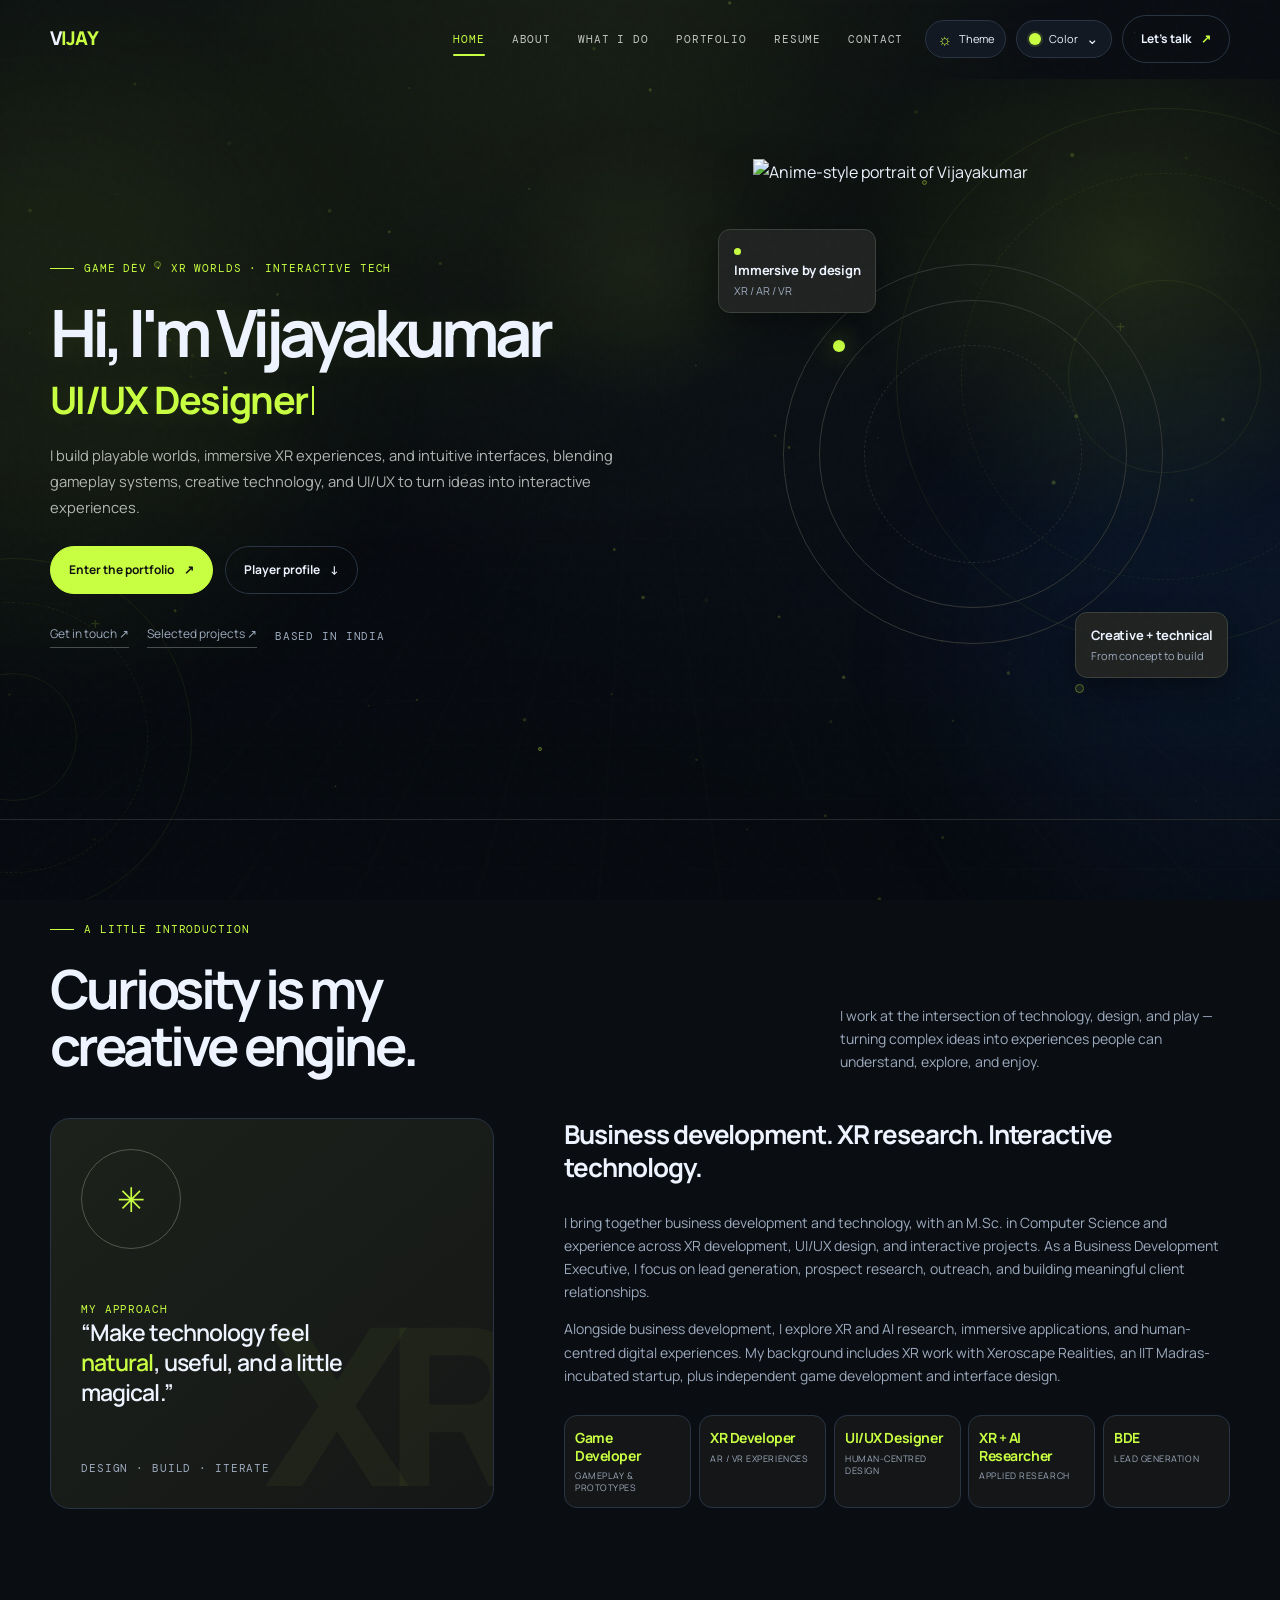
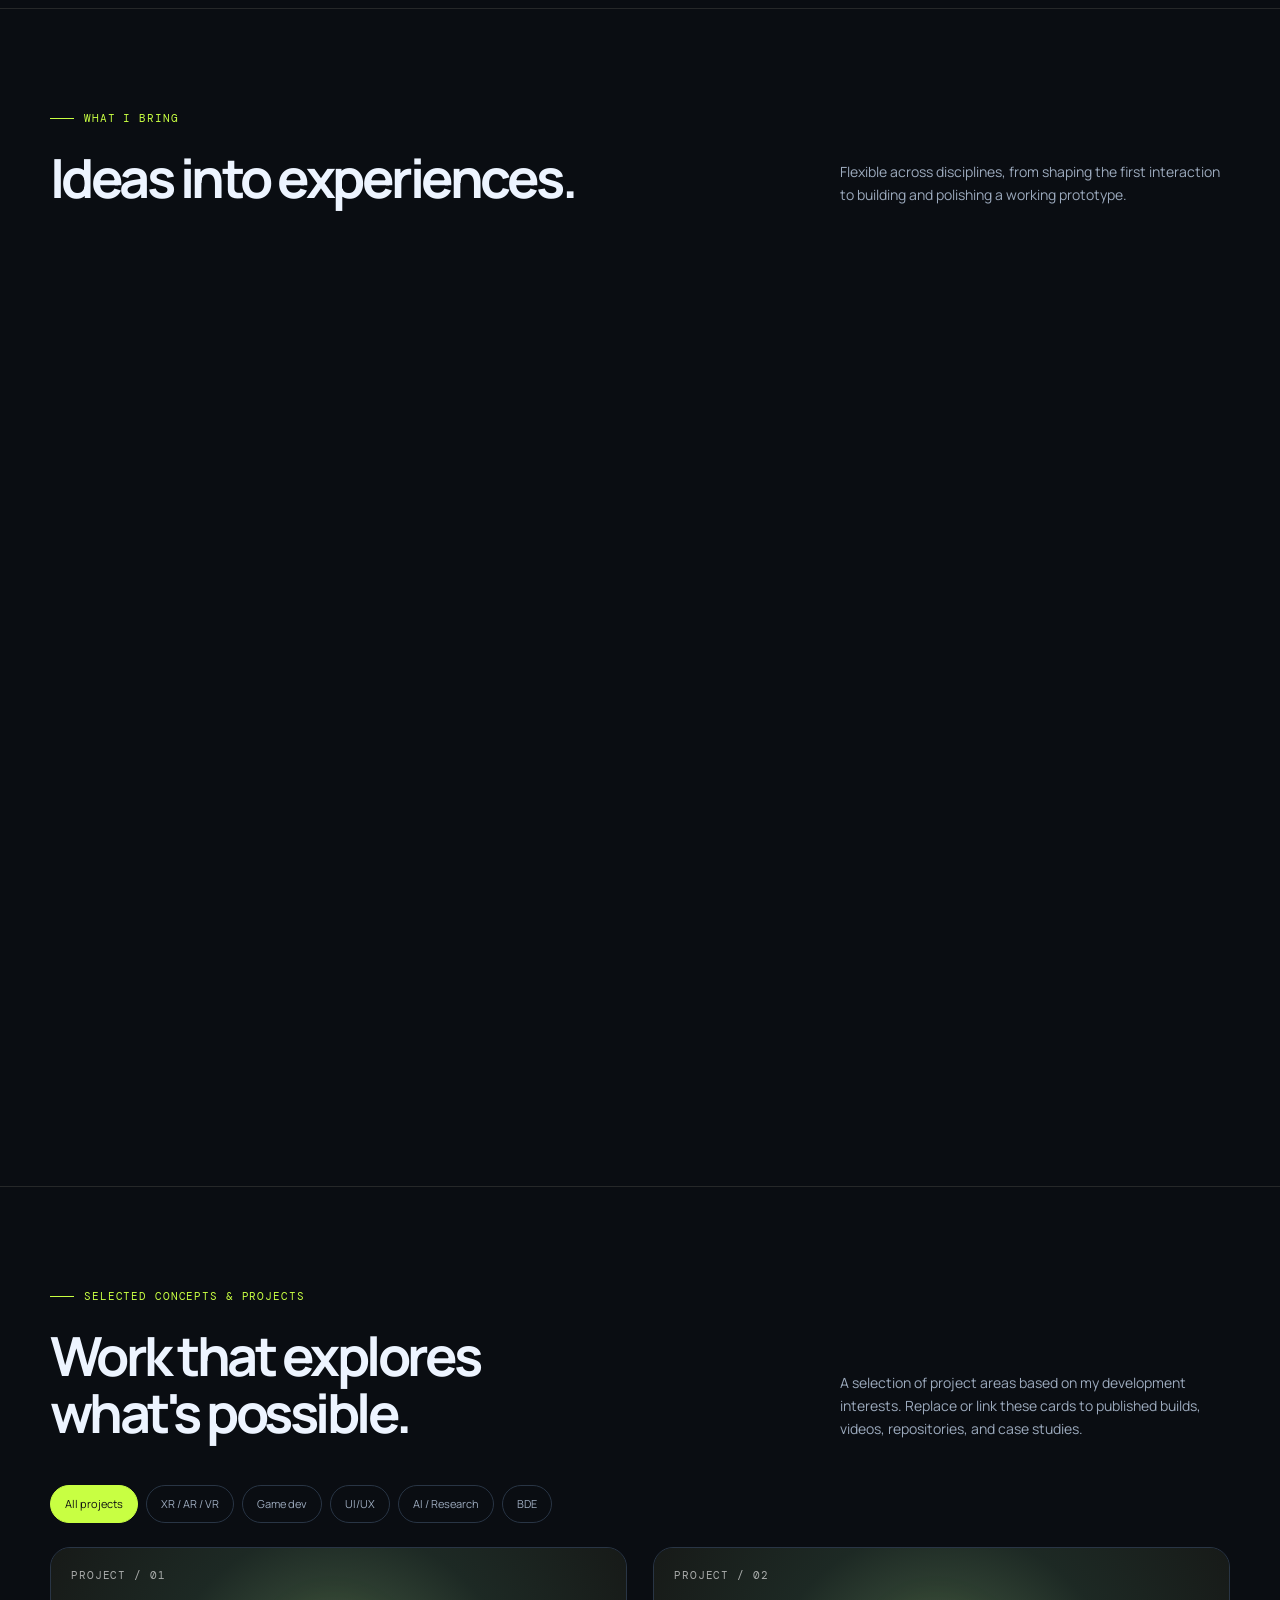
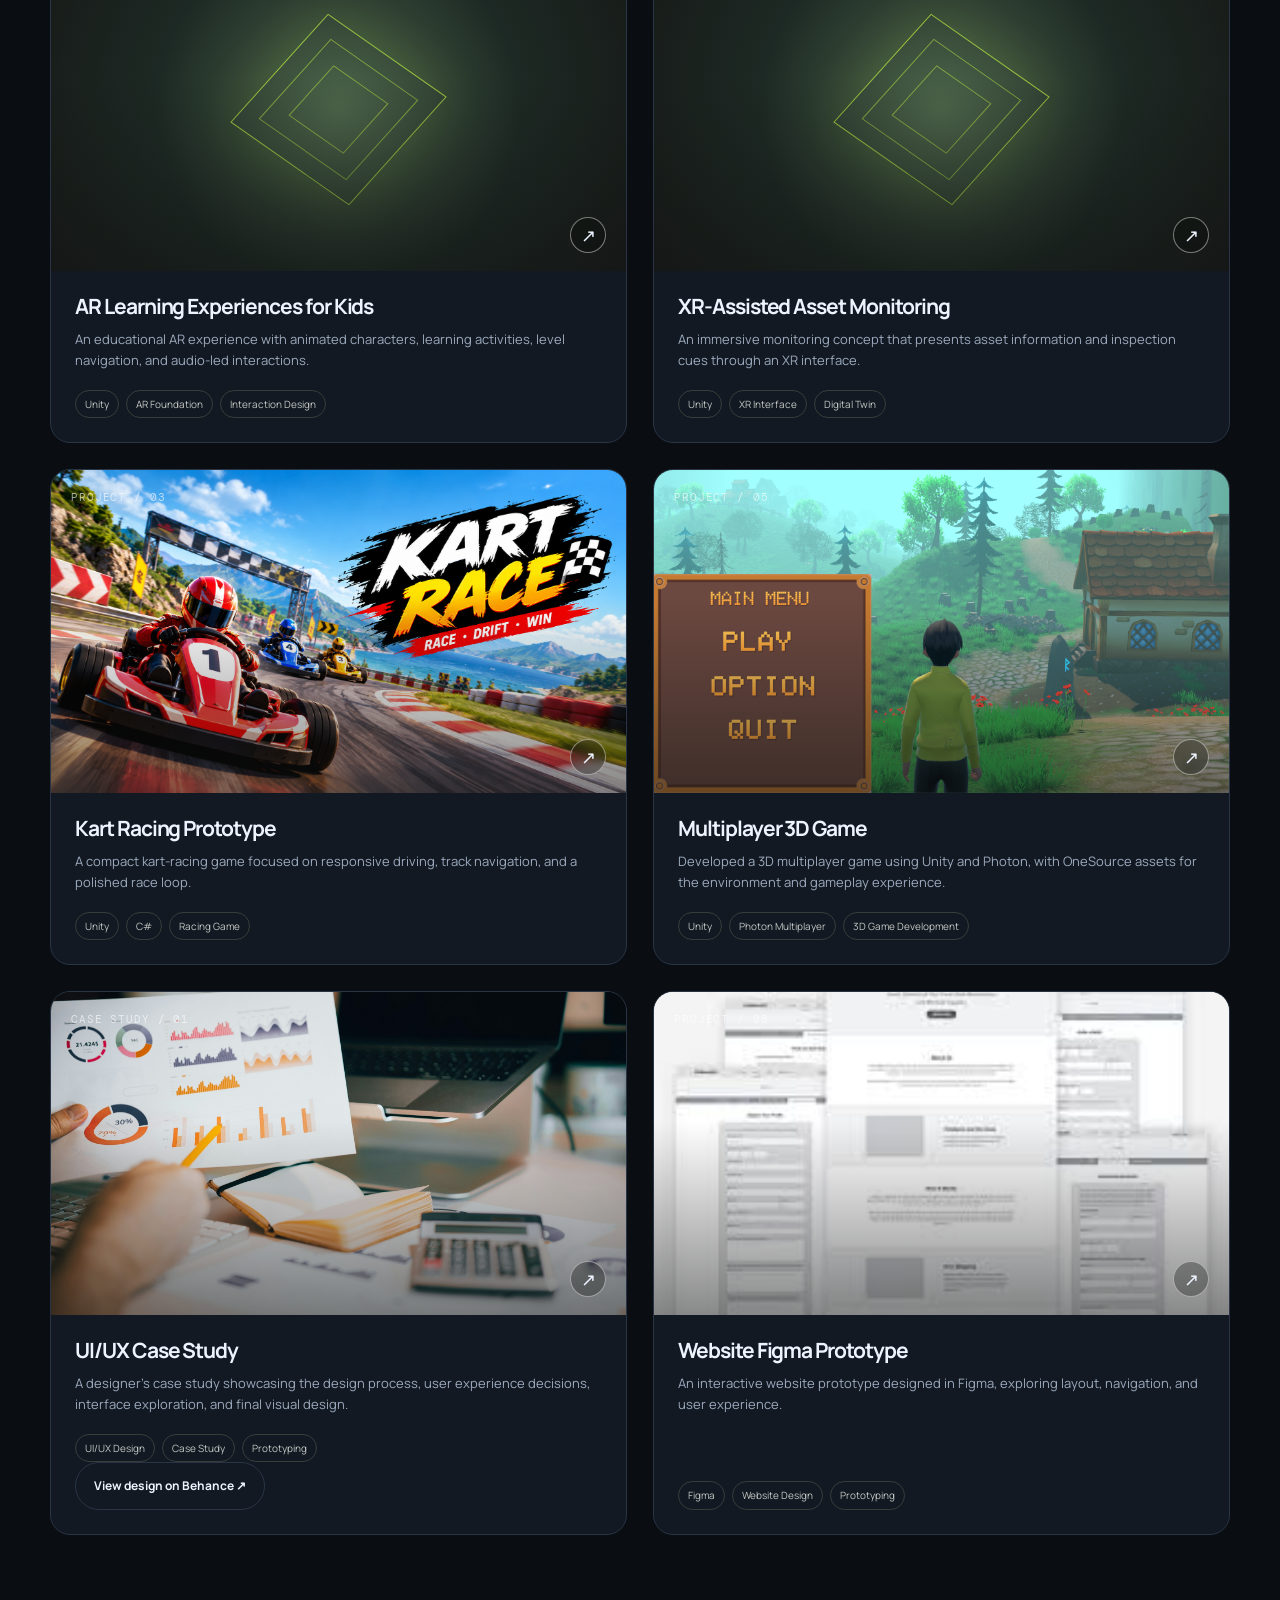
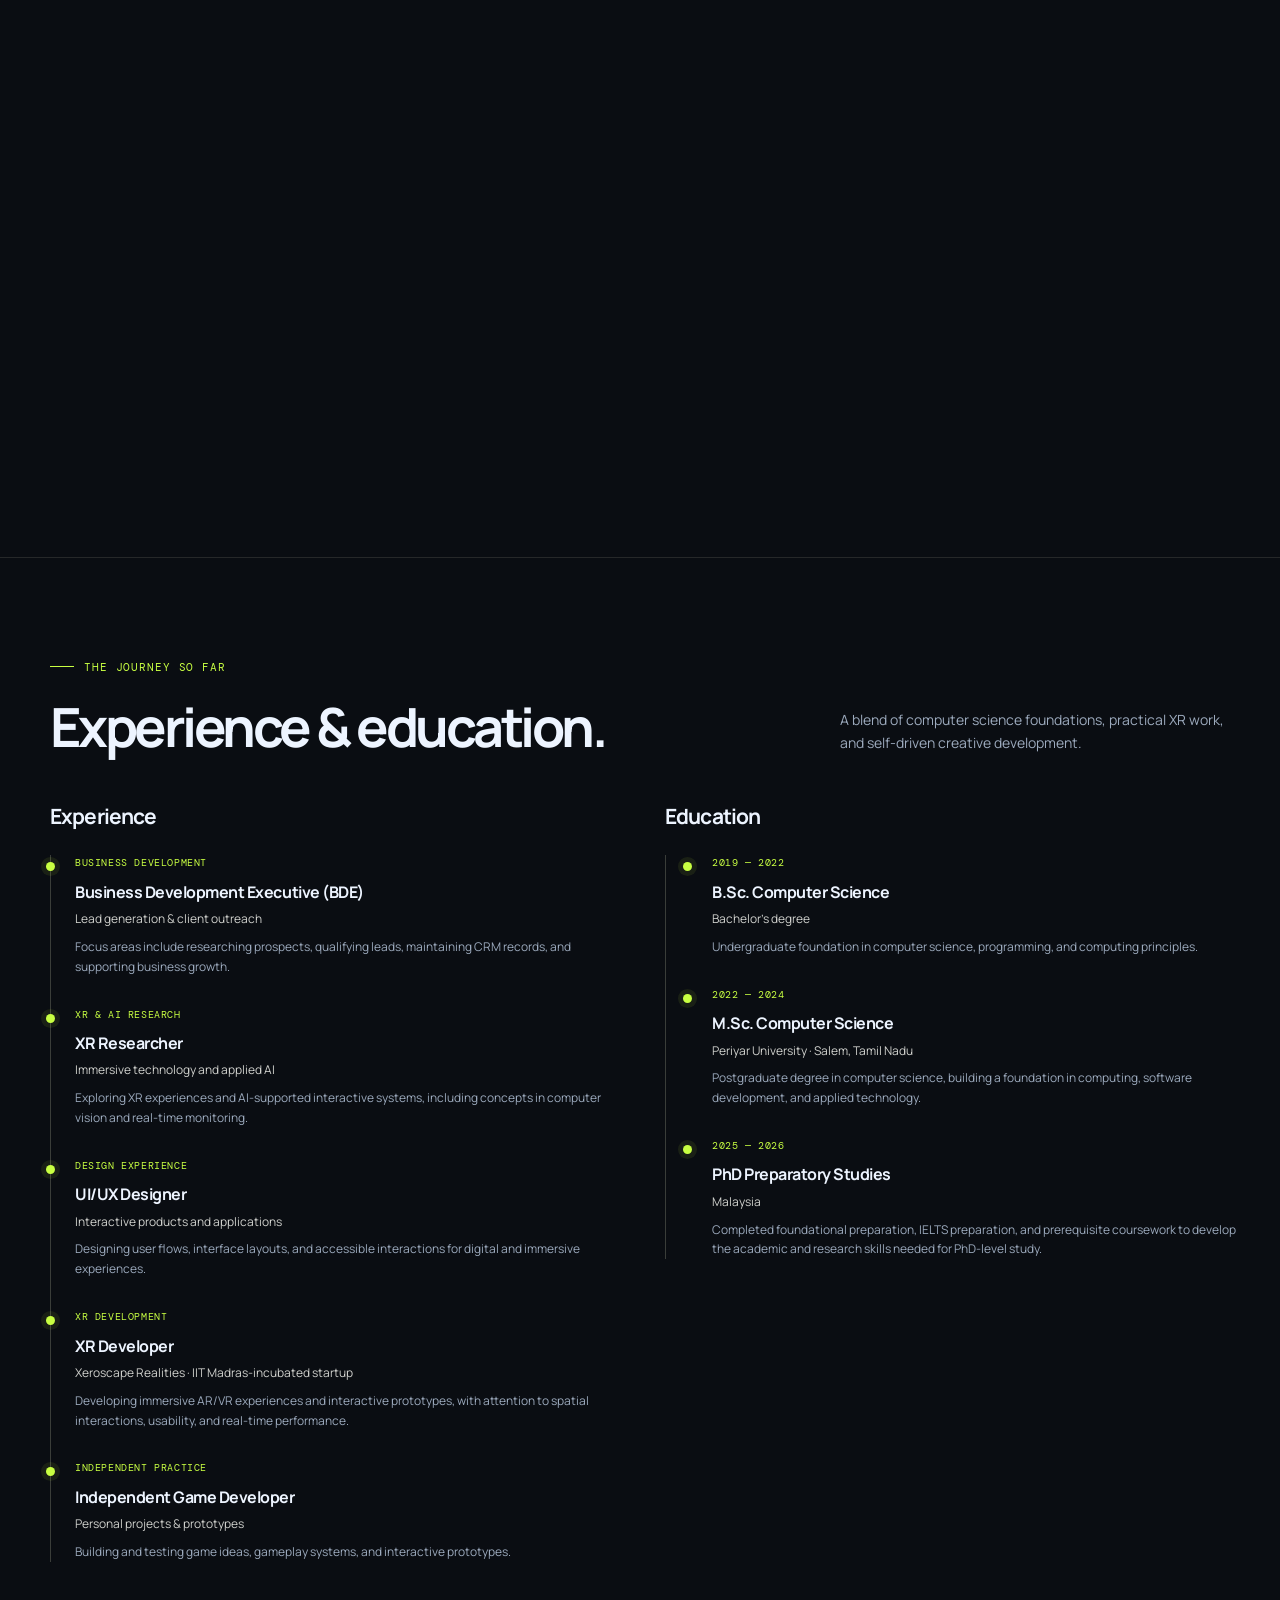
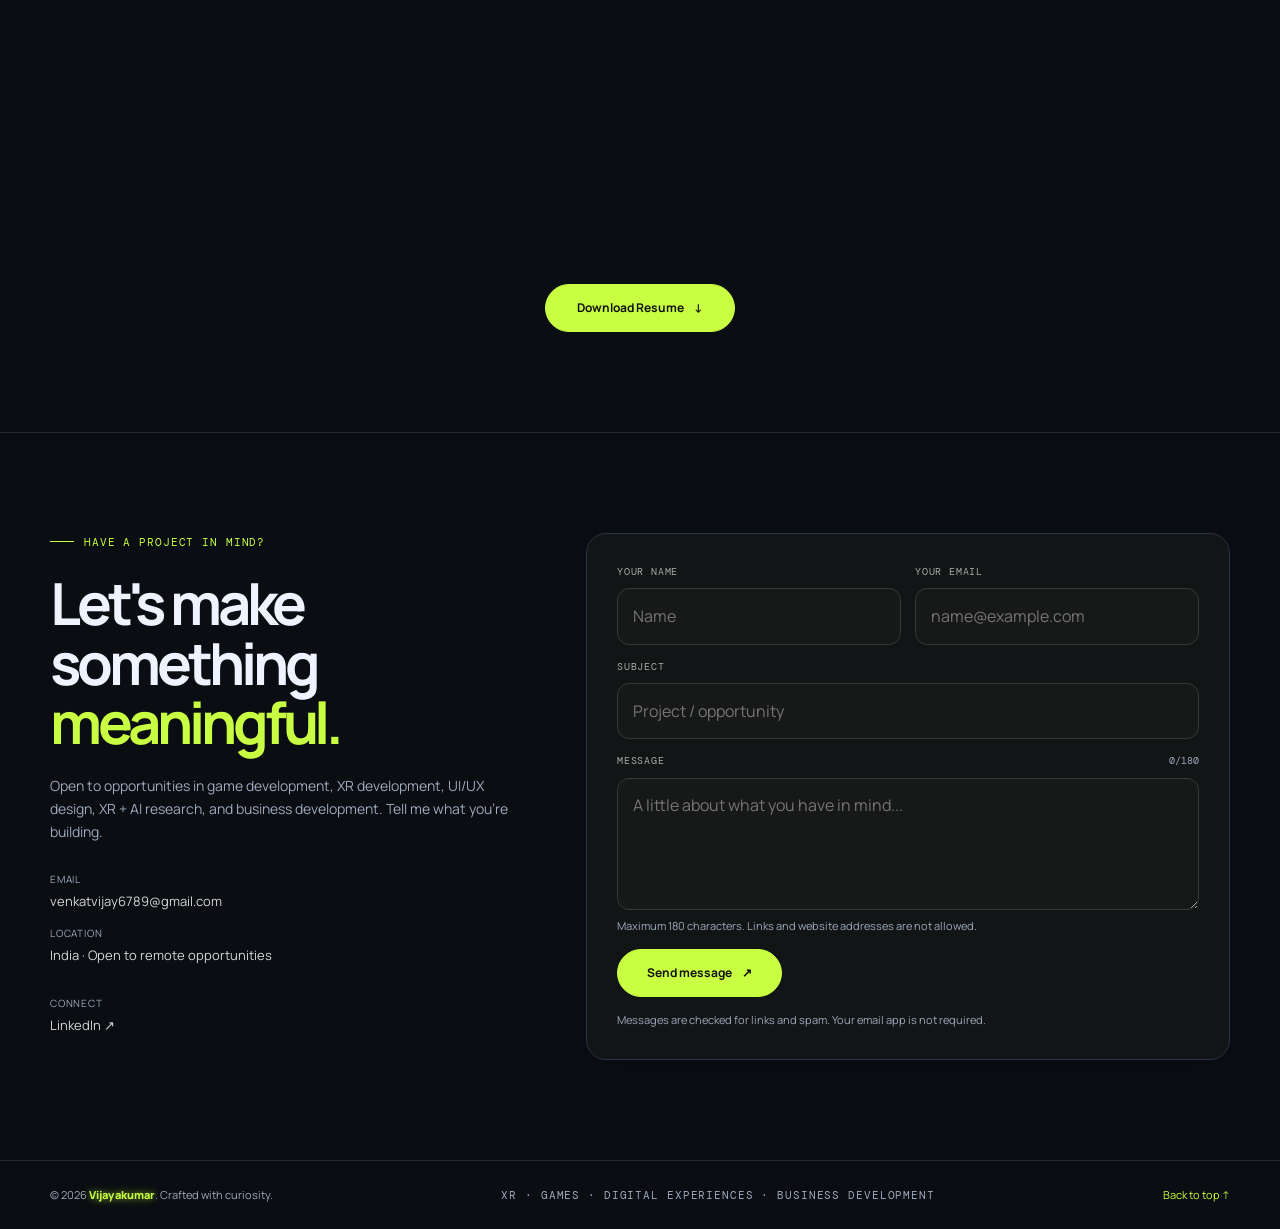
==== index.html @ 29096a4f "Add files via upload" ====
<!DOCTYPE html>
<html lang="en">
<head>
<meta charset="UTF-8">
<meta name="viewport" content="width=device-width, initial-scale=1.0">
<meta name="theme-color" content="#101112" id="themeColorMeta">
<meta name="description" content="Vijayakumar — Business Development Executive, XR Researcher, Game Developer and UI/UX Designer.">
<title>Vijayakumar — Game & XR Developer</title>
<link rel="preconnect" href="https://fonts.googleapis.com">
<link rel="dns-prefetch" href="https://fonts.googleapis.com">
<link rel="preconnect" href="https://fonts.gstatic.com" crossorigin>
<link href="https://fonts.googleapis.com/css2?family=DM+Mono:wght@400;500&family=Manrope:wght@400;500;600;700;800&display=swap" rel="stylesheet">



<link rel="stylesheet" href="style.css">
</head>
<body>
<div class="ambient-scene" aria-hidden="true">
  <canvas class="game-particles" id="gameParticles"></canvas>
  <div class="ambient-grid"></div>
  <div class="ambient-glow glow-a"></div><div class="ambient-glow glow-b"></div>
  <div class="hud-ring hud-ring-one"></div><div class="hud-ring hud-ring-two"></div>
  <div class="hud-scanline"></div>
  <span class="scene-node node-a"></span><span class="scene-node node-b"></span><span class="scene-node node-c"></span><span class="scene-node node-d"></span>
  <span class="scene-cross cross-a">+</span><span class="scene-cross cross-b">+</span>
</div>
<div class="scroll-progress" id="scrollProgress" aria-hidden="true"></div><div class="cursor-glow" aria-hidden="true"></div><div class="custom-cursor" id="customCursor" aria-hidden="true"></div><div class="custom-cursor-ring" id="customCursorRing" aria-hidden="true"></div>
<header class="topbar">
  <div class="wrap navrow">
    <a class="brand brand-wordmark" href="#home" aria-label="V. Vijayakumar home"><span>V<span class="accent">IJAY</span></span></a>
    <button class="menu-toggle" id="menuToggle" aria-label="Open navigation" aria-expanded="false">☰</button>
    <div class="nav-right">
    <nav class="nav" id="nav">
      <a href="#home" class="active">Home</a><a href="#about">About</a><a href="#services">What I do</a><a href="#work">Portfolio</a><a href="#resume">Resume</a><a href="#contact">Contact</a>
    </nav>
    <div class="appearance-tools" aria-label="Appearance controls">
      <button class="appearance-toggle" id="themeToggle" type="button" aria-label="Switch to light theme" title="Toggle dark and light theme"><span id="themeIcon">☼</span><span class="toggle-label">Theme</span></button>
      <div class="palette-menu" id="paletteMenu">
        <button class="palette-trigger" id="paletteTrigger" type="button" aria-expanded="false" aria-controls="paletteOptions"><span class="palette-current" id="paletteCurrent"></span><span>Color</span><span class="palette-chevron">⌄</span></button>
        <div class="palette-options" id="paletteOptions" role="group" aria-label="Choose accent colour" hidden>
          <button class="palette-option active" type="button" data-accent="#c8ff42" aria-pressed="true"><span class="palette-dot" style="--swatch:#c8ff42"></span>Lime</button>
          <button class="palette-option" type="button" data-accent="#55d6ff" aria-pressed="false"><span class="palette-dot" style="--swatch:#55d6ff"></span>Cyan</button>
          <button class="palette-option" type="button" data-accent="#b69cff" aria-pressed="false"><span class="palette-dot" style="--swatch:#b69cff"></span>Violet</button>
          <button class="palette-option" type="button" data-accent="#ff8b62" aria-pressed="false"><span class="palette-dot" style="--swatch:#ff8b62"></span>Orange</button>
        </div>
      </div>
      <a class="nav-cta" href="#contact">Let's talk <span class="accent">↗</span></a>
    </div>
    </div>
  </div>
</header>
<main>
<section class="hero" id="home"><div class="wrap hero-grid">
  <div class="hero-content">
    <div class="eyebrow">GAME DEV · XR WORLDS · INTERACTIVE TECH</div>
    <h1 class="hero-title"><span class="hero-intro">Hi, I'm Vijayakumar</span><span class="hero-role-line"><span id="typedRole" aria-live="polite">Game Developer</span><span class="typing-caret" aria-hidden="true"></span></span></h1>
    <p class="hero-copy"><span class="hero-copy-line">I build playable worlds, immersive XR experiences, and intuitive interfaces,</span> <span class="hero-copy-line">blending gameplay systems, creative technology, and UI/UX to turn ideas into interactive experiences.</span></p>
    <div class="hero-actions"><a class="button primary" href="#work">Enter the portfolio <span>↗</span></a><a class="button" href="#about">Player profile <span>↓</span></a></div>
    <div class="socials"><a href="#contact">Get in touch ↗</a><a href="#work">Selected projects ↗</a><span class="mono muted">Based in India</span></div>
  </div>
  <div class="hero-art" aria-label="Vijayakumar portrait">
    <div class="orbit"><span class="orbit-dot"></span></div>
    <div class="portrait-card anime-portrait-stage"><img class="anime-portrait-image" src="assets/vijayakumar-anime-portrait.png" alt="Anime-style portrait of Vijayakumar" /></div>
    <div class="float-label float-one"><span class="float-dot"></span><strong>Immersive by design</strong><span class="muted">XR / AR / VR</span></div>
    <div class="float-label float-two"><strong>Creative + technical</strong><span class="muted">From concept to build</span></div>
  </div>
</div></section>
<section class="section" id="about"><div class="wrap">
  <div class="section-head reveal"><div><div class="eyebrow">A little introduction</div><h2>Curiosity is my<br>creative engine.</h2></div><p>I work at the intersection of technology, design, and play — turning complex ideas into experiences people can understand, explore, and enjoy.</p></div>
  <div class="about-grid">
    <div class="about-stamp reveal"><div class="stamp-circle">✳</div><div><div class="mono accent">My approach</div><div class="quote">“Make technology feel <span class="accent">natural</span>, useful, and a little magical.”</div></div><div class="mono muted">DESIGN · BUILD · ITERATE</div></div>
    <div class="about-copy reveal"><h3>Business development. XR research. Interactive technology.</h3><p>I bring together business development and technology, with an M.Sc. in Computer Science and experience across XR development, UI/UX design, and interactive projects. As a Business Development Executive, I focus on lead generation, prospect research, outreach, and building meaningful client relationships.</p><p>Alongside business development, I explore XR and AI research, immersive applications, and human-centred digital experiences. My background includes XR work with Xeroscape Realities, an IIT Madras-incubated startup, plus independent game development and interface design.</p>
    <div class="facts about-roles"><div class="fact"><strong>Game Developer</strong><span>Gameplay & prototypes</span></div><div class="fact"><strong>XR Developer</strong><span>AR / VR experiences</span></div><div class="fact"><strong>UI/UX Designer</strong><span>Human-centred design</span></div><div class="fact"><strong>XR + AI Researcher</strong><span>Applied research</span></div><div class="fact"><strong>BDE</strong><span>Lead generation</span></div></div></div>
  </div>
</div></section>
<section class="section" id="services"><div class="wrap">
  <div class="section-head reveal"><div><div class="eyebrow">What I bring</div><h2>Ideas into experiences.</h2></div><p>Flexible across disciplines, from shaping the first interaction to building and polishing a working prototype.</p></div>
  <div class="services">
    <article class="service reveal"><div class="service-icon">⌘</div><h3>XR Development</h3><p>AR and VR applications, spatial interactions, immersive prototypes, and real-world overlays built around user needs.</p><span class="tag">Unity · AR Foundation · Vuforia</span></article>
    <article class="service reveal"><div class="service-icon">◈</div><h3>Game Development</h3><p>Gameplay systems, interactive mechanics, level concepts, prototyping, and hands-on iteration from a player's perspective.</p><span class="tag">Unity · C# · Unreal Engine</span></article>
    <article class="service reveal"><div class="service-icon">▦</div><h3>UI/UX Design</h3><p>Clear flows, wireframes, interface layouts, and visual systems that make digital products easier to understand and use.</p><span class="tag">User flows · Prototyping</span></article>
    <article class="service reveal"><div class="service-icon">〈/〉</div><h3>Frontend Development</h3><p>Responsive web interfaces that balance visual polish, accessible structure, and practical functionality.</p><span class="tag">HTML · CSS · JavaScript</span></article>
    <article class="service reveal"><div class="service-icon">✳</div><h3>AI & Interactive Research</h3><p>Exploring AI-assisted experiences, computer vision concepts, and data-driven systems for immersive applications.</p><span class="tag">Python · TensorFlow · PyTorch</span></article>
    <article class="service reveal"><div class="service-icon">◎</div><h3>Creative Prototyping</h3><p>Turning early ideas into testable demos, combining interaction design, 3D assets, and rapid development.</p><span class="tag">Concept → Prototype</span></article>
    <article class="service reveal"><div class="service-icon">↗</div><h3>BDE & Lead Generation</h3><p>Prospect research, lead generation, outreach, CRM updates, and relationship-building to support business growth.</p><span class="tag">CRM · Prospecting · Lead generation</span></article>
  </div>
</div></section>
<section class="section" id="work"><div class="wrap">
  <div class="section-head reveal"><div><div class="eyebrow">Selected concepts & projects</div><h2>Work that explores<br>what's possible.</h2></div><p>A selection of project areas based on my development interests. Replace or link these cards to published builds, videos, repositories, and case studies.</p></div>
  <div class="filters reveal" role="group" aria-label="Filter projects"><button class="filter active" data-filter="all">All projects</button><button class="filter" data-filter="xr">XR / AR / VR</button><button class="filter" data-filter="game">Game dev</button><button class="filter" data-filter="design">UI/UX</button><button class="filter" data-filter="ai">AI / Research</button><button class="filter" data-filter="bde">BDE</button></div>
  <div class="projects">
    <article class="project reveal" data-category="xr" data-project-url="" data-source-url=""><div class="project-visual visual-xr"><span class="project-number mono">PROJECT / 01</span><div class="cube"></div><span class="project-arrow">↗</span></div><div class="project-info"><h3>AR Learning Experiences for Kids</h3><p>An educational AR experience with animated characters, learning activities, level navigation, and audio-led interactions.</p><div class="project-tags"><span class="tag-chip">Unity</span><span class="tag-chip">AR Foundation</span><span class="tag-chip">Interaction Design</span></div></div></article>
    <article class="project reveal" data-category="xr" data-project-url="" data-source-url=""><div class="project-visual visual-xr"><span class="project-number mono">PROJECT / 02</span><div class="cube"></div><span class="project-arrow">↗</span></div><div class="project-info"><h3>XR-Assisted Asset Monitoring</h3><p>An immersive monitoring concept that presents asset information and inspection cues through an XR interface.</p><div class="project-tags"><span class="tag-chip">Unity</span><span class="tag-chip">XR Interface</span><span class="tag-chip">Digital Twin</span></div></div></article>
   <article
  class="project reveal"
  data-category="game"
  data-project-url="https://vijay-ghub.github.io/KART-RACE/"
  data-source-url=""
  onclick="if (!event.target.closest('.project-arrow')) window.open(this.dataset.projectUrl, '_blank', 'noopener,noreferrer')"
  style="cursor:pointer"
>
  <div class="project-visual project-visual-image">
    <span class="project-number mono">PROJECT / 03</span>
    <img
      src="./Kart%20Race_%20Drift%20to%20Win.png"
      alt="Kart Racing Prototype gameplay"
      class="project-thumbnail"
      loading="lazy"
    />
    <span class="project-arrow" title="View project details">↗</span>
  </div>
  <div class="project-info">
    <h3>Kart Racing Prototype</h3>
    <p>A compact kart-racing game focused on responsive driving, track navigation, and a polished race loop.</p>
    <div class="project-tags">
      <span class="tag-chip">Unity</span>
      <span class="tag-chip">C#</span>
      <span class="tag-chip">Racing Game</span>
    </div>
  </div>
</article>
    
    <article class="project reveal" data-category="game" data-project-url="" data-source-url=""><div class="project-visual project-visual-image"><span class="project-number mono">PROJECT / 05</span><img src="./multiplayer-3d-game-thumbnail.png" alt="3D multiplayer Unity game screenshot showing a character in a fantasy village" class="project-thumbnail" loading="lazy"><span class="project-arrow">↗</span></div><div class="project-info"><h3>Multiplayer 3D Game</h3><p>Developed a 3D multiplayer game using Unity and Photon, with OneSource assets for the environment and gameplay experience.</p><div class="project-tags"><span class="tag-chip">Unity</span><span class="tag-chip">Photon Multiplayer</span><span class="tag-chip">3D Game Development</span></div></div></article>
    <article class="project reveal" data-category="design" data-project-url="https://www.behance.net/" data-source-url=""><div class="project-visual project-visual-image"><span class="project-number mono">CASE STUDY / 01</span><img src="./uiux-case-study-thumbnail.jpg" alt="UI/UX case study thumbnail showing an analytics dashboard, charts, and design research" class="project-thumbnail" loading="lazy"><span class="project-arrow">↗</span></div><div class="project-info"><h3>UI/UX Case Study</h3><p>A designer’s case study showcasing the design process, user experience decisions, interface exploration, and final visual design.</p><div class="project-tags"><span class="tag-chip">UI/UX Design</span><span class="tag-chip">Case Study</span><span class="tag-chip">Prototyping</span></div><a class="button project-behance-link" href="https://www.behance.net/" target="_blank" rel="noopener noreferrer" onclick="event.stopPropagation()">View design on Behance ↗</a></div></article>
    
    <article class="project reveal" data-category="design" data-project-url="https://www.figma.com/proto/j4d7v8cXOemynWTQ1S3Pq7/Redesign--1-?node-id=1-7714&starting-point-node-id=1%3A82&t=SsVndFCGGFBSHom0-1" data-source-url=""><div class="project-visual visual-ui visual-figma"><img class="project-thumbnail" src="website-figma-prototype-thumbnail.jpg" alt="Website Figma prototype interface thumbnail"><span class="project-number mono">PROJECT / 08</span><span class="project-arrow">↗</span></div><div class="project-info"><h3>Website Figma Prototype</h3><p>An interactive website prototype designed in Figma, exploring layout, navigation, and user experience.</p><div class="project-tags"><span class="tag-chip">Figma</span><span class="tag-chip">Website Design</span><span class="tag-chip">Prototyping</span></div></div></article>
    <article class="project reveal" data-category="ai" data-project-url="" data-source-url=""><div class="project-visual project-visual-image"><img class="project-thumbnail" src="assets/ai-xr-offshore-wind-twin.png" alt="Autonomous drone inspecting an offshore wind turbine with a digital-twin holographic interface" /><span class="project-number mono">PROJECT / 09</span><span class="project-arrow">↗</span></div><div class="project-info"><h3>AI + XR Research Concepts</h3><p>Exploring how computer vision and intelligent systems can support immersive monitoring, interactive learning, and real-time decisions.</p><div class="project-tags"><span class="tag-chip">Python</span><span class="tag-chip">Computer Vision</span><span class="tag-chip">XR</span></div></div></article>
    <article class="project reveal" data-category="bde" data-project-url="" data-source-url=""><div class="project-visual visual-ai"><span class="project-number mono">PROJECT / 10</span><div class="ai-orb"></div><span class="project-arrow">↗</span></div><div class="project-info"><h3>BDE Lead Generation Workflow</h3><p>A business development workflow for prospect research, lead qualification, outreach tracking, and CRM follow-up.</p><div class="project-tags"><span class="tag-chip">Lead Generation</span><span class="tag-chip">Prospect Research</span><span class="tag-chip">CRM</span></div></div></article>
  </div>
</div></section>
<section class="section" id="resume"><div class="wrap">
  <div class="section-head reveal"><div><div class="eyebrow">The journey so far</div><h2>Experience & education.</h2></div><p>A blend of computer science foundations, practical XR work, and self-driven creative development.</p></div>
  <div class="resume-grid">
    <div class="resume-col reveal"><h3>Experience</h3><div class="timeline">
      <div class="timeline-item"><div class="date">Business development</div><h4>Business Development Executive (BDE)</h4><div class="place">Lead generation & client outreach</div><p>Focus areas include researching prospects, qualifying leads, maintaining CRM records, and supporting business growth.</p></div>
      <div class="timeline-item"><div class="date">XR & AI research</div><h4>XR Researcher</h4><div class="place">Immersive technology and applied AI</div><p>Exploring XR experiences and AI-supported interactive systems, including concepts in computer vision and real-time monitoring.</p></div>
      <div class="timeline-item"><div class="date">Design experience</div><h4>UI/UX Designer</h4><div class="place">Interactive products and applications</div><p>Designing user flows, interface layouts, and accessible interactions for digital and immersive experiences.</p></div>
      <div class="timeline-item"><div class="date">XR development</div><h4>XR Developer</h4><div class="place">Xeroscape Realities · IIT Madras-incubated startup</div><p>Developing immersive AR/VR experiences and interactive prototypes, with attention to spatial interactions, usability, and real-time performance.</p></div>
      <div class="timeline-item"><div class="date">Independent practice</div><h4>Independent Game Developer</h4><div class="place">Personal projects & prototypes</div><p>Building and testing game ideas, gameplay systems, and interactive prototypes.</p></div>
    </div></div>
    <div class="resume-col reveal"><h3>Education</h3><div class="timeline">
      <div class="timeline-item"><div class="date">2019 — 2022</div><h4>B.Sc. Computer Science</h4><div class="place">Bachelor’s degree</div><p>Undergraduate foundation in computer science, programming, and computing principles.</p></div>
      <div class="timeline-item"><div class="date">2022 — 2024</div><h4>M.Sc. Computer Science</h4><div class="place">Periyar University · Salem, Tamil Nadu</div><p>Postgraduate degree in computer science, building a foundation in computing, software development, and applied technology.</p></div>
      <div class="timeline-item"><div class="date">2025 — 2026</div><h4>PhD Preparatory Studies</h4><div class="place">Malaysia</div><p>Completed foundational preparation, IELTS preparation, and prerequisite coursework to develop the academic and research skills needed for PhD-level study.</p></div>
    </div></div>
    <div class="resume-col reveal toolkit-col"><h3>Technical toolkit</h3><div class="skills-grid">
      <div class="skill"><b>01</b> Unity</div><div class="skill"><b>02</b> C#</div><div class="skill"><b>03</b> Unreal</div><div class="skill"><b>04</b> AR / VR</div><div class="skill"><b>05</b> Vuforia</div><div class="skill"><b>06</b> C++</div><div class="skill"><b>07</b> Python</div><div class="skill"><b>08</b> HTML/CSS</div><div class="skill"><b>09</b> JavaScript</div><div class="skill"><b>10</b> UI/UX</div><div class="skill"><b>11</b> TensorFlow</div><div class="skill"><b>12</b> Git basics</div><div class="skill"><b>13</b> CRM tools</div><div class="skill"><b>14</b> Lead generation</div><div class="skill"><b>15</b> Prospect research</div>
    </div></div>
  </div>
 <div class="resume-download reveal">
  <a class="button primary" href="assets/Vijayakumar-Resume.pdf" download>Download Resume <span>↓</span></a>
</div>
</div></section>
<section class="section" id="contact"><div class="wrap contact-grid">
  <div class="contact-copy reveal"><div class="eyebrow">Have a project in mind?</div><h2>Let's make something <span class="accent">meaningful.</span></h2><p>Open to opportunities in game development, XR development, UI/UX design, XR + AI research, and business development. Tell me what you're building.</p><div class="contact-detail"><div><span>Email</span><a href="mailto:venkatvijay6789@gmail.com" id="emailLink">venkatvijay6789@gmail.com</a></div><div><span>Location</span>India · Open to remote opportunities</div><div><span></span></div><div><span>Connect</span><a href="https://www.linkedin.com/in/vijayakumar-v-81b284235/" target="_blank" rel="noreferrer">LinkedIn ↗</a></div></div></div>
  <form class="contact-form reveal" id="contactForm" action="https://formsubmit.co/venkatvijay6789@gmail.com" method="POST" accept-charset="UTF-8">
    <input type="hidden" name="_subject" id="formEmailSubject" value="New portfolio contact message">
    <input type="hidden" name="_template" value="table">
    <input type="text" name="_honey" class="form-honeypot" tabindex="-1" autocomplete="off" aria-hidden="true">
    <div class="field"><label for="name">Your name</label><input id="name" name="name" type="text" placeholder="Name" minlength="2" maxlength="60" autocomplete="name" required></div>
    <div class="field"><label for="email">Your email</label><input id="email" name="email" type="email" placeholder="name@example.com" maxlength="254" autocomplete="email" required></div>
    <div class="field full"><label for="subject">Subject</label><input id="subject" name="contact_subject" type="text" placeholder="Project / opportunity" minlength="3" maxlength="80" required></div>
    <div class="field full"><label for="message">Message <span class="message-count" id="messageCount">0/180</span></label><textarea id="message" name="message" placeholder="A little about what you have in mind..." minlength="5" maxlength="180" rows="4" aria-describedby="messageHelp messageCount" required></textarea><small class="field-help" id="messageHelp">Maximum 180 characters. Links and website addresses are not allowed.</small></div>
    <button class="button primary" id="contactSubmit" type="submit">Send message <span>↗</span></button>
    <p class="form-note" id="formNote" role="status" aria-live="polite">Messages are checked for links and spam. Your email app is not required.</p>
  </form>
</div></section>
</main>
<footer class="footer"><div class="wrap footer-row"><span>© <span id="year"></span> <strong class="footer-name">Vijayakumar</strong>. Crafted with curiosity.</span><span class="mono">XR · GAMES · DIGITAL EXPERIENCES · BUSINESS DEVELOPMENT </span><a class="backtop" href="#home">Back to top ↑</a></div></footer>

<script src="script.js" defer></script>
</body>
</html>







<div class="project-modal" id="projectModal" hidden role="dialog" aria-modal="true" aria-labelledby="projectModalTitle">
  <div class="project-modal-panel" role="document">
    <button class="project-modal-close" id="projectModalClose" type="button" aria-label="Close project details">×</button>
    <div class="project-modal-preview" id="projectModalPreview"></div>
    <div class="project-modal-body">
      <div class="project-modal-kicker" id="projectModalKicker">PROJECT DETAILS</div>
      <h2 id="projectModalTitle"></h2>
      <p class="project-modal-description" id="projectModalDescription"></p>
      <div class="project-modal-tags" id="projectModalTags"></div>
      <div class="project-modal-actions">
        <a class="button primary" id="projectDemoLink" href="#" target="_blank" rel="noopener noreferrer" hidden>Open Project ↗</a>
        <a class="button" id="projectSourceLink" href="#" target="_blank" rel="noopener noreferrer" hidden>View Source Code ↗</a>
      </div>
      <p class="project-modal-note" id="projectModalNote">Add the real project or repository URL in this card’s data-project-url or data-source-url attribute to enable redirection.</p>
    </div>
  </div>
</div>
---- style.css ----
:root{--bg:#101112;--panel:#171819;--panel2:#1d1f20;--line:#303233;--text:#f2f1ed;--muted:#a1a4a3;--accent:#c8ff42;--radius:20px;--max:1180px}
*{box-sizing:border-box}html{scroll-behavior:smooth;scroll-padding-top:100px}body{margin:0;background:var(--bg);color:var(--text);font-family:Manrope,Arial,sans-serif;line-height:1.65}a{color:inherit;text-decoration:none}button,input,textarea{font:inherit}button{cursor:pointer}.wrap{width:min(var(--max),calc(100% - 48px));margin:auto}.mono,.eyebrow,.nav a,.tag,.meta{font-family:"DM Mono",monospace;text-transform:uppercase;letter-spacing:.08em;font-size:11px}.muted{color:var(--muted)}.accent{color:var(--accent)}.topbar{position:sticky;top:0;z-index:50;background:rgba(16,17,18,.88);backdrop-filter:blur(18px);border-bottom:1px solid rgba(255,255,255,.07)}.navrow{height:78px;display:flex;align-items:center;justify-content:space-between;gap:24px}.brand{display:flex;align-items:center;gap:12px;font-weight:800;letter-spacing:-.04em}.brand-mark{display:grid;place-items:center;width:36px;height:36px;border-radius:50%;background:var(--accent);color:#101112;font-size:14px;font-weight:800}.nav{display:flex;align-items:center;gap:27px}.nav a{color:#c4c6c3;transition:.2s}.nav a:hover,.nav a.active{color:var(--accent)}.nav-cta,.button{display:inline-flex;align-items:center;justify-content:center;gap:10px;padding:13px 18px;border:1px solid var(--line);border-radius:999px;font-size:12px;font-weight:700;transition:transform .2s,background .2s,border-color .2s}.nav-cta:hover,.button:hover{transform:translateY(-2px);border-color:var(--accent)}.button.primary{background:var(--accent);color:#111;border-color:var(--accent)}.button.primary:hover{background:#d7ff75}.menu-toggle{display:none;background:none;border:1px solid var(--line);color:var(--text);border-radius:50%;width:42px;height:42px;font-size:20px}
.hero{padding:82px 0 66px;min-height:650px;display:flex;align-items:center;position:relative;overflow:hidden}.hero:before{content:"";position:absolute;width:600px;height:600px;right:-150px;top:-120px;border-radius:50%;background:radial-gradient(circle,rgba(200,255,66,.12),transparent 68%);pointer-events:none}.hero-grid{display:grid;grid-template-columns:1.15fr .85fr;gap:70px;align-items:center;position:relative}.eyebrow{display:flex;align-items:center;gap:10px;color:var(--accent);margin-bottom:22px}.eyebrow:before{content:"";width:24px;height:1px;background:var(--accent)}h1,h2,h3,p{margin-top:0}h1{font-size:clamp(48px,7vw,88px);line-height:.99;letter-spacing:-.075em;margin-bottom:25px;font-weight:700}h1 span{color:var(--accent)}.hero-copy{max-width:590px;font-size:16px;color:#b4b7b4}.hero-actions{display:flex;gap:12px;flex-wrap:wrap;margin:30px 0 36px}.socials{display:flex;gap:18px;align-items:center}.socials a{font-size:12px;color:var(--muted);border-bottom:1px solid #4b4d4c;padding-bottom:3px}.socials a:hover{color:var(--accent);border-color:var(--accent)}.hero-art{min-height:420px;position:relative;display:grid;place-items:center}.orbit{width:min(100%,420px);aspect-ratio:1;border:1px solid #343735;border-radius:50%;position:absolute;animation:spin 32s linear infinite}.orbit:before,.orbit:after{content:"";position:absolute;border:1px solid #343735;border-radius:50%;inset:35px}.orbit:after{inset:80px;border-style:dashed;opacity:.7}.orbit-dot{position:absolute;left:13%;top:20%;width:12px;height:12px;border-radius:50%;background:var(--accent);box-shadow:0 0 24px #c8ff4280}.portrait-card{width:270px;height:270px;border-radius:50%;background:linear-gradient(145deg,#333936,#171a18 65%);border:1px solid #444944;position:relative;overflow:hidden;display:flex;align-items:end;justify-content:center;box-shadow:0 30px 100px #0008}.portrait-card:before{content:"";position:absolute;width:240px;height:240px;border-radius:50%;background:var(--accent);opacity:.13;top:22px;filter:blur(4px)}.avatar{position:relative;width:190px;height:260px}.avatar .head{position:absolute;width:94px;height:112px;background:#b98561;border-radius:48% 48% 43% 43%;left:48px;top:18px;box-shadow:inset -10px -3px #976647}.avatar .hair{position:absolute;width:102px;height:62px;background:#171716;border-radius:55% 50% 24% 25%;left:44px;top:8px;z-index:2;transform:rotate(-5deg)}.avatar .neck{position:absolute;top:115px;left:79px;width:34px;height:40px;background:#a87554}.avatar .body{position:absolute;bottom:-8px;left:10px;width:174px;height:145px;background:#252b29;border-radius:75px 75px 0 0;border:1px solid #4c514d}.avatar .shirtline{position:absolute;z-index:3;left:91px;top:143px;width:2px;height:80px;background:#4b514c}.float-label{position:absolute;background:#202321;border:1px solid #3c423b;padding:12px 15px;border-radius:12px;box-shadow:0 12px 30px #0005;font-size:11px}.float-label strong{display:block;font-size:13px;color:var(--text);letter-spacing:-.02em}.float-one{left:-5px;top:78px}.float-two{right:-5px;bottom:70px}.float-dot{display:inline-block;width:7px;height:7px;border-radius:50%;background:var(--accent);margin-right:7px}
.section{padding:100px 0;border-top:1px solid #262829}.section-head{display:flex;align-items:end;justify-content:space-between;gap:28px;margin-bottom:44px}.section-head h2{font-size:clamp(34px,5vw,54px);line-height:1.05;letter-spacing:-.065em;margin:10px 0 0}.section-head p{max-width:390px;color:var(--muted);margin:0;font-size:14px}.about-grid{display:grid;grid-template-columns:.8fr 1.2fr;gap:70px}.about-stamp{min-height:340px;border-radius:var(--radius);background:linear-gradient(140deg,#1c211b,#151716);border:1px solid var(--line);padding:30px;display:flex;flex-direction:column;justify-content:space-between;position:relative;overflow:hidden}.about-stamp:after{content:"XR";position:absolute;right:-12px;bottom:-75px;font-size:220px;font-weight:800;letter-spacing:-.12em;color:#c8ff420b}.stamp-circle{width:100px;height:100px;border:1px solid #51584b;border-radius:50%;display:grid;place-items:center;color:var(--accent);font-size:34px}.about-stamp .quote{font-size:23px;font-weight:600;letter-spacing:-.04em;max-width:270px;line-height:1.3;position:relative;z-index:1}.about-copy h3{font-size:26px;letter-spacing:-.04em;line-height:1.3}.about-copy p{color:var(--muted);font-size:14px}.facts{display:grid;grid-template-columns:repeat(3,1fr);gap:10px;margin-top:28px}.fact{padding:17px;border:1px solid var(--line);border-radius:13px;background:#151617}.fact strong{display:block;color:var(--accent);font-size:21px;letter-spacing:-.05em}.fact span{font-size:10px;color:var(--muted);text-transform:uppercase;letter-spacing:.06em}
.services{display:grid;grid-template-columns:repeat(3,1fr);gap:14px}.service{padding:27px;border:1px solid var(--line);border-radius:var(--radius);background:var(--panel);min-height:245px;transition:.25s}.service:hover{transform:translateY(-5px);border-color:#68774a;background:#1a1d19}.service-icon{width:44px;height:44px;border:1px solid #43483d;border-radius:13px;display:grid;place-items:center;color:var(--accent);font-size:20px;margin-bottom:30px}.service h3{font-size:18px;letter-spacing:-.04em;margin-bottom:10px}.service p{font-size:13px;color:var(--muted);margin:0}.service .tag{display:inline-block;margin-top:18px;color:#8d918c;font-size:9px}
.filters{display:flex;gap:8px;flex-wrap:wrap;margin-bottom:24px}.filter{background:transparent;color:var(--muted);border:1px solid var(--line);border-radius:999px;padding:9px 14px;font-size:11px}.filter.active,.filter:hover{background:var(--accent);color:#101112;border-color:var(--accent)}.projects{display:grid;grid-template-columns:repeat(2,1fr);gap:18px}.project{border:1px solid var(--line);border-radius:var(--radius);overflow:hidden;background:var(--panel);transition:.25s}.project:hover{transform:translateY(-4px);border-color:#555b4a}.project[hidden]{display:none}.project-visual{height:260px;position:relative;overflow:hidden;display:grid;place-items:center;background:#202420}.project-visual:after{content:"";position:absolute;inset:0;background:linear-gradient(0deg,#12141380,transparent 60%)}.visual-xr{background:radial-gradient(circle at 50% 50%,#4e674b,#1d2924 55%,#171a18)}.visual-xr .cube{width:145px;height:145px;border:1px solid #c8ff42a8;transform:rotate(35deg) skew(-7deg);box-shadow:0 0 55px #c8ff4220;position:relative}.visual-xr .cube:before,.visual-xr .cube:after{content:"";position:absolute;inset:18px;border:1px solid #c8ff4275}.visual-xr .cube:after{inset:38px}.visual-game{background:radial-gradient(ellipse at 50% 100%,#725e45,#292522 65%)}.visual-game .gamepad{font-size:100px;color:#d8c6a5;filter:drop-shadow(0 15px 30px #0008);transform:rotate(-12deg)}.visual-ui{background:linear-gradient(135deg,#263c43,#182226)}.ui-window{width:72%;height:68%;background:#e7e9e3;border-radius:10px;padding:12px;transform:rotate(-4deg);box-shadow:0 20px 40px #0007}.ui-bar{height:10px;width:38%;background:#b8c4bb;border-radius:5px;margin-bottom:12px}.ui-tiles{display:grid;grid-template-columns:1fr 1fr;gap:8px;height:70%}.ui-tiles i{background:#b9c7b5;border-radius:6px}.ui-tiles i:nth-child(2){background:#c5d7e0}.ui-tiles i:nth-child(3){background:#d4c3a5}.visual-ai{background:radial-gradient(circle at 50% 40%,#51456b,#1e1a29 65%)}.ai-orb{width:155px;height:155px;border:1px solid #c3a9ff;border-radius:50%;box-shadow:inset 0 0 35px #ad8aff35,0 0 70px #ad8aff25;position:relative}.ai-orb:before,.ai-orb:after{content:"";position:absolute;inset:15px;border:1px dashed #c3a9ff;border-radius:50%;transform:rotate(35deg) scaleX(1.6)}.ai-orb:after{transform:rotate(-35deg) scaleX(1.6)}.project-number{position:absolute;left:20px;top:18px;z-index:2;color:#ffffffa0}.project-arrow{position:absolute;right:20px;bottom:18px;z-index:2;width:36px;height:36px;display:grid;place-items:center;border:1px solid #ffffff70;border-radius:50%;font-size:18px}.project-info{padding:22px 23px 24px}.project-info h3{font-size:21px;letter-spacing:-.05em;margin-bottom:7px}.project-info p{font-size:13px;color:var(--muted);margin-bottom:18px}.project-tags{display:flex;gap:7px;flex-wrap:wrap}.tag-chip{font-size:10px;border:1px solid #393d3a;color:#c4c7c2;border-radius:999px;padding:5px 9px}
.resume-grid{display:grid;grid-template-columns:1fr 1fr;gap:50px}.toolkit-col{grid-column:1/-1}.toolkit-col .skills-grid{grid-template-columns:repeat(6,minmax(0,1fr))}.resume-col h3{font-size:21px;letter-spacing:-.04em;margin-bottom:22px}.timeline{border-left:1px solid #3a3d39;padding-left:24px}.timeline-item{position:relative;padding:0 0 30px}.timeline-item:last-child{padding-bottom:0}.timeline-item:before{content:"";position:absolute;width:9px;height:9px;border-radius:50%;background:var(--accent);left:-29px;top:7px;box-shadow:0 0 0 5px #c8ff4215}.timeline-item .date{font-family:"DM Mono",monospace;font-size:10px;color:var(--accent);letter-spacing:.06em;text-transform:uppercase}.timeline-item h4{font-size:16px;margin:7px 0 4px;letter-spacing:-.03em}.timeline-item .place{font-size:12px;color:#d0d1cd;margin-bottom:8px}.timeline-item p{font-size:12px;color:var(--muted);margin:0}.skills-grid{display:grid;grid-template-columns:repeat(4,1fr);gap:10px}.skill{background:var(--panel);border:1px solid var(--line);border-radius:13px;padding:16px;display:flex;align-items:center;gap:10px;font-size:12px}.skill b{color:var(--accent);font-size:10px}
.contact-grid{display:grid;grid-template-columns:.85fr 1.15fr;gap:60px}.contact-copy h2{font-size:clamp(38px,5vw,58px);letter-spacing:-.07em;line-height:1.03;margin:14px 0 22px}.contact-copy p{color:var(--muted);font-size:14px}.contact-detail{margin-top:28px;display:grid;gap:13px}.contact-detail a,.contact-detail div{font-size:13px;color:#d4d6d1}.contact-detail span{display:block;color:var(--muted);font-size:10px;text-transform:uppercase;letter-spacing:.08em;margin-bottom:3px}.contact-form{display:grid;grid-template-columns:1fr 1fr;gap:14px}.field{display:grid;gap:8px}.field.full{grid-column:1/-1}.field label{font-family:"DM Mono",monospace;font-size:10px;text-transform:uppercase;letter-spacing:.08em;color:#a9ada7}.field input,.field textarea{width:100%;background:#171918;border:1px solid #363a36;color:var(--text);border-radius:12px;padding:14px 15px;outline:none}.field input:focus,.field textarea:focus{border-color:var(--accent)}.field textarea{min-height:140px;resize:vertical}.form-note{font-size:11px;color:var(--muted);grid-column:1/-1;margin:0}.footer{padding:25px 0;border-top:1px solid #262829;color:var(--muted);font-size:11px}.footer-row{display:flex;align-items:center;justify-content:space-between;gap:15px}.backtop{color:var(--accent)}.reveal{opacity:0;transform:translateY(22px);transition:opacity .7s ease,transform .7s ease}.reveal.visible{opacity:1;transform:none}@keyframes spin{to{transform:rotate(360deg)}}@media(prefers-reduced-motion:reduce){*,*:before,*:after{animation-duration:.01ms!important;scroll-behavior:auto!important;transition-duration:.01ms!important}.reveal{opacity:1;transform:none}}
@media(max-width:900px){.nav{gap:14px}.nav a{font-size:10px}.nav-cta{display:none}.hero-grid{gap:25px}.hero-art{min-height:350px}.portrait-card{transform:scale(.85)}.float-one{left:-20px}.float-two{right:-12px}.about-grid,.contact-grid{gap:28px}.services{grid-template-columns:repeat(2,1fr)}.skills-grid{grid-template-columns:repeat(3,1fr)}.toolkit-col .skills-grid{grid-template-columns:repeat(3,minmax(0,1fr))}}
@media(max-width:680px){.wrap{width:min(100% - 32px,var(--max))}.navrow{height:68px}.menu-toggle{display:block}.nav{display:none;position:absolute;top:68px;left:0;right:0;padding:18px 24px 24px;background:#151716;border-bottom:1px solid var(--line);flex-direction:column;align-items:flex-start;gap:18px}.nav.open{display:flex}.nav a{font-size:12px}.hero{padding:65px 0 50px}.hero-grid{grid-template-columns:1fr;gap:5px}.hero-art{min-height:340px;order:-1}.orbit{width:310px}.portrait-card{transform:scale(.78)}.float-one{left:4%;top:42px}.float-two{right:2%;bottom:40px}h1{font-size:clamp(48px,14vw,70px)}.hero-copy{font-size:14px}.section{padding:72px 0}.section-head{display:block;margin-bottom:30px}.section-head p{margin-top:16px}.about-grid,.contact-grid,.resume-grid{grid-template-columns:1fr;gap:24px}.about-stamp{min-height:270px}.facts{grid-template-columns:repeat(3,1fr)}.fact{padding:12px}.fact strong{font-size:18px}.fact span{font-size:8px}.services{grid-template-columns:1fr}.service{min-height:unset}.service-icon{margin-bottom:20px}.projects{grid-template-columns:1fr}.project-visual{height:230px}.skills-grid{grid-template-columns:repeat(2,1fr)}.toolkit-col .skills-grid{grid-template-columns:repeat(2,minmax(0,1fr))}.contact-form{grid-template-columns:1fr}.field.full,.form-note{grid-column:auto}.footer-row{align-items:flex-start;flex-direction:column}.section-head h2{font-size:40px}}

/* Enhanced motion layer */
:root{--pointer-x:50%;--pointer-y:30%;--scroll-progress:0}
html{scrollbar-color:#596348 #101112}
body{overflow-x:hidden}
body:before{content:"";position:fixed;inset:0;pointer-events:none;z-index:40;opacity:.12;background-image:url("data:image/svg+xml,%3Csvg viewBox='0 0 180 180' xmlns='http://www.w3.org/2000/svg'%3E%3Cfilter id='n'%3E%3CfeTurbulence type='fractalNoise' baseFrequency='.85' numOctaves='3' stitchTiles='stitch'/%3E%3C/filter%3E%3Crect width='100%25' height='100%25' filter='url(%23n)' opacity='.12'/%3E%3C/svg%3E")}
.scroll-progress{position:fixed;left:0;top:0;height:3px;width:0;z-index:100;background:var(--accent);box-shadow:0 0 12px #c8ff4280;transition:width .08s linear}
.cursor-glow{position:fixed;width:300px;height:300px;border-radius:50%;pointer-events:none;z-index:0;left:var(--pointer-x);top:var(--pointer-y);transform:translate(-50%,-50%);background:radial-gradient(circle,#c8ff420d,transparent 68%);mix-blend-mode:screen}
/* Custom cursor is enabled only for mouse/trackpad devices. */
.custom-cursor,.custom-cursor-ring{position:fixed;left:0;top:0;pointer-events:none;z-index:9999;border-radius:50%;opacity:0;transform:translate(-50%,-50%);will-change:transform;transition:opacity .2s, width .2s,height .2s,background .2s,border-color .2s}
.custom-cursor{width:7px;height:7px;background:var(--accent)}.custom-cursor-ring{width:34px;height:34px;border:1px solid #c8ff42a8;background:#c8ff4208;transition:opacity .2s,width .22s,height .22s,border-color .22s,background .22s}
body.cursor-ready,.cursor-ready a,.cursor-ready button,.cursor-ready input,.cursor-ready textarea{cursor:none}.custom-cursor.visible,.custom-cursor-ring.visible{opacity:1}.custom-cursor-ring.cursor-hover{width:52px;height:52px;background:#c8ff4218;border-color:var(--accent)}
@media(hover:none),(pointer:coarse){.custom-cursor,.custom-cursor-ring{display:none!important}}
main,.topbar,footer{position:relative;z-index:1}
.hero-content{animation:heroIn .85s cubic-bezier(.2,.8,.2,1) both}
.hero-art{animation:heroIn 1s .12s cubic-bezier(.2,.8,.2,1) both}
@keyframes heroIn{from{opacity:0;transform:translateY(24px)}to{opacity:1;transform:translateY(0)}}
.hero h1 span{display:inline-block;text-shadow:0 0 32px #c8ff4218;animation:accentPulse 4s ease-in-out infinite}
@keyframes accentPulse{0%,100%{text-shadow:0 0 8px #c8ff4208}50%{text-shadow:0 0 32px #c8ff4235}}
.orbit{animation:spin 32s linear infinite,orbitBreath 5s ease-in-out infinite}
@keyframes orbitBreath{0%,100%{border-color:#343735}50%{border-color:#596348}}
.portrait-card{animation:portraitFloat 6s ease-in-out infinite;transition:transform .35s ease,filter .35s}
@keyframes portraitFloat{0%,100%{translate:0 0}50%{translate:0 -10px}}
.float-label{animation:labelFloat 5s ease-in-out infinite}
.float-two{animation-delay:-2.2s}
@keyframes labelFloat{0%,100%{translate:0 0}50%{translate:0 -8px}}
.service,.project,.skill,.fact,.about-stamp{will-change:transform}
.service,.project{transform-style:preserve-3d}
.service:after{content:"";display:block;height:1px;width:0;background:var(--accent);position:absolute;bottom:0;left:0;transition:width .35s}
.service{position:relative;overflow:hidden}
.service:hover:after{width:100%}
.project-visual{isolation:isolate}
.project-visual:before{content:"";position:absolute;inset:-50%;background:linear-gradient(110deg,transparent 35%,#ffffff12 48%,transparent 60%);transform:translateX(-70%) rotate(12deg);transition:transform .8s;z-index:1}
.project:hover .project-visual:before{transform:translateX(70%) rotate(12deg)}
.project .project-arrow{transition:transform .25s,background .25s,color .25s}
.project:hover .project-arrow{transform:rotate(45deg);background:var(--accent);color:#111;border-color:var(--accent)}
.service-icon{transition:transform .35s cubic-bezier(.2,.8,.2,1),background .3s}
.service:hover .service-icon{transform:rotate(-8deg) scale(1.08);background:#c8ff4212}
.button.primary{box-shadow:0 0 0 0 #c8ff4230;animation:buttonGlow 4s ease-in-out infinite}
@keyframes buttonGlow{0%,100%{box-shadow:0 0 0 0 #c8ff4200}50%{box-shadow:0 0 0 7px #c8ff4208}}
.eyebrow:before{animation:lineGrow 2s ease-in-out infinite alternate}
@keyframes lineGrow{from{width:16px}to{width:32px}}
.section-head h2{ text-wrap:balance}
.reveal{transition:opacity .75s ease,transform .75s cubic-bezier(.2,.8,.2,1)}
.reveal.visible{animation:revealSettle .75s cubic-bezier(.2,.8,.2,1) both}
@keyframes revealSettle{from{filter:blur(3px)}to{filter:blur(0)}}
a,button{-webkit-tap-highlight-color:transparent}
:focus-visible{outline:2px solid var(--accent);outline-offset:4px}
@media(min-width:1400px){:root{--max:1240px}.hero{min-height:740px}.hero-art{min-height:500px}.portrait-card{transform:scale(1.08)}.section{padding:115px 0}}
@media(min-width:681px) and (max-width:1050px){.wrap{width:calc(100% - 56px)}.hero-grid{grid-template-columns:1.05fr .95fr;gap:24px}.hero-art{min-height:360px}.portrait-card{transform:scale(.82)}.float-one{left:-10px}.float-two{right:-8px}.nav{gap:12px}.nav a{font-size:9px}.about-grid{gap:28px}.skills-grid{grid-template-columns:repeat(3,1fr)}.toolkit-col .skills-grid{grid-template-columns:repeat(3,minmax(0,1fr))}}
@media(max-width:420px){.wrap{width:calc(100% - 28px)}.hero-art{min-height:300px}.orbit{width:270px}.portrait-card{transform:scale(.7)}.float-label{padding:9px 11px}.float-label strong{font-size:11px}.float-label span{font-size:9px}.float-one{left:0;top:35px}.float-two{right:0;bottom:30px}.hero-actions .button{padding:12px 14px;font-size:11px}.socials{gap:12px;flex-wrap:wrap}.facts{gap:6px}.fact{padding:10px 8px}.fact strong{font-size:16px}.project-visual{height:205px}.skills-grid{gap:7px}.skill{padding:12px 9px;font-size:11px;gap:7px}}
@media(max-width:680px){body:before{display:none}.cursor-glow{display:none}.service,.project,.skill,.fact,.about-stamp{will-change:auto}}
@media(hover:none),(pointer:coarse){.cursor-glow{display:none}.service:hover,.project:hover{transform:none}.portrait-card{animation:portraitFloat 7s ease-in-out infinite}}
@media(prefers-reduced-motion:reduce){body:before,.scroll-progress,.cursor-glow{display:none!important}.hero-content,.hero-art,.hero h1 span,.orbit,.portrait-card,.float-label,.button.primary,.eyebrow:before{animation:none!important}.reveal.visible{animation:none!important}}



/* Profile-inspired ambient scene: XR spatial grid, game-like particles and UI data marks. */
.ambient-scene{position:fixed;inset:0;z-index:0;overflow:hidden;pointer-events:none;isolation:isolate;background:radial-gradient(ellipse at 12% 18%,#26352238,transparent 38%),radial-gradient(ellipse at 86% 64%,#19363b30,transparent 42%),linear-gradient(180deg,#10111200,#0d1010a8)}
.ambient-grid{position:absolute;inset:-20% -15%;opacity:.18;background-image:linear-gradient(#8da76a18 1px,transparent 1px),linear-gradient(90deg,#8da76a18 1px,transparent 1px);background-size:64px 64px;transform:perspective(650px) rotateX(57deg) scale(1.35);transform-origin:center 70%;mask-image:linear-gradient(to bottom,transparent 4%,#000 35%,#000 85%,transparent 100%);animation:gridDrift 28s linear infinite}
.ambient-grid:after{content:"";position:absolute;inset:0;background-image:linear-gradient(#c8ff4210 1px,transparent 1px),linear-gradient(90deg,#c8ff4210 1px,transparent 1px);background-size:320px 320px}
.ambient-glow{position:absolute;width:42vw;height:42vw;min-width:280px;min-height:280px;border-radius:50%;filter:blur(70px);opacity:.13;will-change:transform}
.glow-a{left:-18vw;top:10vh;background:#a6e842;animation:glowDriftA 19s ease-in-out infinite alternate}
.glow-b{right:-18vw;top:44vh;background:#3d9b9b;animation:glowDriftB 23s ease-in-out infinite alternate}
.scene-node{position:absolute;display:block;width:7px;height:7px;border:1px solid #c8ff42a6;border-radius:50%;background:#c8ff4230;box-shadow:0 0 20px #c8ff4240;animation:nodeFloat 9s ease-in-out infinite}
.node-a{left:12%;top:29%}.node-b{left:72%;top:20%;width:5px;height:5px;animation-delay:-2s}.node-c{left:84%;top:76%;width:9px;height:9px;animation-delay:-5s}.node-d{left:42%;top:83%;width:4px;height:4px;animation-delay:-3.5s}
.scene-cross{position:absolute;color:#c8ff4260;font:18px 'DM Mono',monospace;animation:crossPulse 5s ease-in-out infinite}
.cross-a{left:7%;top:68%}.cross-b{right:12%;top:35%;animation-delay:-2.5s}
.scene-code{position:absolute;color:#c8ff422c;font:10px 'DM Mono',monospace;letter-spacing:.18em;animation:codeBlink 8s ease-in-out infinite}
.code-a{left:4%;top:43%;transform:rotate(-90deg)}.code-b{right:5%;top:82%;animation-delay:-4s}
@keyframes gridDrift{0%{background-position:0 0,0 0}100%{background-position:0 128px,128px 0}}
@keyframes glowDriftA{0%{transform:translate3d(0,0,0) scale(.9)}100%{transform:translate3d(12vw,8vh,0) scale(1.18)}}
@keyframes glowDriftB{0%{transform:translate3d(0,0,0) scale(1)}100%{transform:translate3d(-10vw,-9vh,0) scale(.82)}}
@keyframes nodeFloat{0%,100%{translate:0 0;opacity:.35}50%{translate:10px -18px;opacity:1}}
@keyframes crossPulse{0%,100%{opacity:.25;rotate:0deg}50%{opacity:.8;rotate:90deg}}
@keyframes codeBlink{0%,100%{opacity:.2}50%{opacity:.75}}
/* Content stays crisp above the decorative scene; effects simplify on small screens. */
@media(max-width:680px){.ambient-grid{opacity:.1;background-size:48px 48px}.ambient-glow{filter:blur(48px);opacity:.1}.scene-code{font-size:8px}.cross-a{left:3%}.cross-b{right:4%}}
@media(prefers-reduced-motion:reduce){.ambient-grid,.ambient-glow,.scene-node,.scene-cross,.scene-code{animation:none!important}.ambient-glow{opacity:.06}}

/* Accessible lightweight typewriter role animation */
.hero-title .hero-role-line{display:block;min-height:1.05em;margin-top:12px;color:var(--accent);font-size:.62em;letter-spacing:-.055em;line-height:1.15;white-space:normal}
.hero-title .hero-role-line #typedRole{display:inline;color:var(--accent);text-shadow:0 0 28px #c8ff4220}
.typing-caret{display:inline-block;width:2px;height:.78em;background:var(--accent);margin-left:5px;vertical-align:-.04em;animation:caretBlink .8s steps(2,start) infinite}
@keyframes caretBlink{to{visibility:hidden}}
@media(max-width:680px){.hero-title .hero-role-line{font-size:.58em;margin-top:14px;min-height:1.2em}}
@media(prefers-reduced-motion:reduce){.typing-caret{animation:none;opacity:1}}


/* Game-developer visual layer: responsive HUD, particles and theme controls. */
:root{--accent-rgb:200,255,66;--bg:#0a0d12;--panel:#121923;--panel2:#18222e;--line:#293545;--text:#edf4ff;--muted:#9caabd}
body{background:var(--bg);isolation:isolate}body:after{content:"";position:fixed;inset:0;z-index:-1;pointer-events:none;background:radial-gradient(ellipse at 50% -10%,rgba(var(--accent-rgb),.075),transparent 52%),linear-gradient(180deg,transparent 0%,rgba(4,7,12,.3) 100%)}
.ambient-scene{background:radial-gradient(ellipse at 18% 12%,rgba(var(--accent-rgb),.09),transparent 40%),radial-gradient(ellipse at 82% 55%,rgba(40,135,255,.09),transparent 42%),linear-gradient(180deg,transparent,#070a10b8);transition:background .35s}
.ambient-grid{opacity:.24;background-image:linear-gradient(rgba(var(--accent-rgb),.075) 1px,transparent 1px),linear-gradient(90deg,rgba(var(--accent-rgb),.075) 1px,transparent 1px);background-size:58px 58px;transform:perspective(700px) rotateX(59deg) scale(1.5);transform-origin:center 72%}
.ambient-grid:after{background-image:linear-gradient(rgba(var(--accent-rgb),.08) 1px,transparent 1px),linear-gradient(90deg,rgba(var(--accent-rgb),.08) 1px,transparent 1px);background-size:290px 290px}
.glow-a{background:var(--accent)}.glow-b{background:#287dff}.scene-node{border-color:var(--accent);background:rgba(var(--accent-rgb),.2);box-shadow:0 0 22px rgba(var(--accent-rgb),.25)}.scene-cross,.scene-code{color:rgba(var(--accent-rgb),.48)}
.game-particles{position:absolute;inset:0;width:100%;height:100%;opacity:.7}
.hud-ring{position:absolute;border:1px solid rgba(var(--accent-rgb),.13);border-radius:50%;width:min(42vw,560px);aspect-ratio:1;right:-12vw;top:12vh;animation:hudRotate 48s linear infinite}
.hud-ring:before,.hud-ring:after{content:"";position:absolute;inset:12%;border:1px dashed rgba(var(--accent-rgb),.14);border-radius:50%}.hud-ring:after{inset:32%;border-style:solid}
.hud-ring-two{width:min(28vw,360px);left:-13vw;right:auto;top:62vh;animation-direction:reverse;animation-duration:60s}
.hud-scanline{position:absolute;inset:0;opacity:.13;background:repeating-linear-gradient(0deg,transparent 0 4px,rgba(255,255,255,.025) 5px,transparent 6px);mask-image:linear-gradient(transparent,#000 20%,#000 80%,transparent)}
.code-c{right:5%;top:18%;animation-delay:-2s}
@keyframes hudRotate{to{transform:rotate(360deg)}}
.appearance-tools{display:flex;align-items:center;gap:10px}.appearance-toggle{display:inline-flex;align-items:center;gap:7px;background:var(--panel);color:var(--text);border:1px solid var(--line);border-radius:999px;padding:9px 11px;font-size:11px;white-space:nowrap;transition:border-color .2s}.appearance-toggle:hover{border-color:var(--accent)}#themeIcon{font-size:16px;color:var(--accent);line-height:1}.palette-picker{display:flex;align-items:center;gap:5px;padding:5px 7px;border:1px solid var(--line);border-radius:999px;background:var(--panel)}.palette-dot{width:14px;height:14px;border-radius:50%;border:2px solid transparent;padding:0;background:var(--swatch);box-shadow:0 0 0 1px #ffffff20;transition:transform .2s,box-shadow .2s}.palette-dot:hover{transform:scale(1.18)}.palette-dot.active{box-shadow:0 0 0 2px var(--panel),0 0 0 3px var(--swatch)}
[data-theme="light"]{--bg:#eef3f8;--panel:#ffffff;--panel2:#e5edf5;--line:#d0dbe7;--text:#172231;--muted:#5e6b7b}
[data-theme="light"] body{background:var(--bg);color:var(--text)}[data-theme="light"] .topbar{background:rgba(245,248,252,.9);border-color:#d6e0eb}[data-theme="light"] .nav a{color:#455365}[data-theme="light"] .nav a:hover,[data-theme="light"] .nav a.active{color:var(--accent)}[data-theme="light"] .hero-copy,[data-theme="light"] .section-head p,[data-theme="light"] .about-copy p,[data-theme="light"] .service p,[data-theme="light"] .project-info p{color:#5e6b7b}[data-theme="light"] .section{border-color:#d8e1eb}[data-theme="light"] .service,[data-theme="light"] .project,[data-theme="light"] .fact,[data-theme="light"] .contact-form{background:rgba(255,255,255,.86);border-color:#d4dee9}[data-theme="light"] .about-stamp{background:linear-gradient(140deg,#e1eddb,#f7fafc);border-color:#d4dee9}[data-theme="light"] .about-stamp:after{color:rgba(var(--accent-rgb),.12)}[data-theme="light"] .portrait-card{background:linear-gradient(145deg,#dce6e1,#f7fafc);border-color:#cad6df;box-shadow:0 30px 80px #283b4a20}[data-theme="light"] .float-label{background:#fff;border-color:#d3dde7;box-shadow:0 12px 30px #273a4a15}[data-theme="light"] .avatar .body{background:#6b7d86;border-color:#9eabb1}[data-theme="light"] .skill,[data-theme="light"] .timeline-item{border-color:#d4dee9}[data-theme="light"] .footer{border-color:#d4dee9}[data-theme="light"] .ambient-scene{background:radial-gradient(ellipse at 18% 12%,rgba(var(--accent-rgb),.11),transparent 40%),radial-gradient(ellipse at 82% 55%,rgba(40,135,255,.07),transparent 42%),linear-gradient(180deg,rgba(238,243,248,.15),rgba(238,243,248,.7))}[data-theme="light"] .ambient-grid{opacity:.14}[data-theme="light"] .hud-ring{border-color:rgba(var(--accent-rgb),.18)}[data-theme="light"] .float-label strong{color:#172231}[data-theme="light"] .socials a{color:#5e6b7b;border-color:#aebac8}[data-theme="light"] .tag-chip{color:#4b5b6a;border-color:#d2dce6}
@media(max-width:1100px){.navrow{gap:14px}.nav{gap:15px}.appearance-tools{gap:6px}.toggle-label{display:none}.nav-cta{padding:11px 13px}}
@media(max-width:850px){.navrow{height:auto;min-height:72px;flex-wrap:wrap;padding:12px 0}.nav{order:5;width:100%;display:none;padding:12px 0 4px;flex-wrap:wrap}.nav.open{display:flex}.appearance-tools{margin-left:auto}.nav-cta{display:none}.hero-grid{gap:34px}.hud-ring{width:60vw;right:-24vw}}
@media(max-width:560px){.wrap{width:min(var(--max),calc(100% - 30px))}.appearance-tools{gap:5px}.appearance-toggle{padding:8px 10px}.palette-picker{gap:4px;padding:5px}.palette-dot{width:12px;height:12px}.ambient-grid{opacity:.13;background-size:42px 42px}.ambient-glow{filter:blur(45px);opacity:.1}.hud-ring{width:78vw;right:-43vw;top:22vh}.hud-ring-two{width:52vw;left:-37vw;top:70vh}.scene-code{font-size:8px}.code-c{display:none}}
@media(prefers-reduced-motion:reduce){.hud-ring,.hud-scanline{animation:none!important}.game-particles{display:none}}


/* Home hero balance: reduce the empty center gap and keep text/artwork visually connected. */
.hero-grid{grid-template-columns:minmax(0,1.08fr) minmax(300px,.92fr);gap:clamp(12px,1.6vw,24px)}
.hero-content{max-width:100%;padding-right:0}
.hero-art{min-height:clamp(280px,46vh,410px)}
.orbit{width:min(100%,clamp(280px,31vw,380px))}
.float-one{left:2%}.float-two{right:2%}
@media (min-width:851px){.hero-grid{align-items:center}.hero-copy{max-width:640px}.hero-art{transform:translateX(-4px)}}
@media (max-width:850px){.hero-grid{gap:12px}.hero-art{min-height:clamp(250px,36vh,330px);margin-top:0}.orbit{width:min(78vw,320px)}}
@media (max-width:560px){.hero-grid{gap:8px}.hero-art{min-height:250px}.hero-actions{margin:18px 0 20px}}

/* Home section alignment refinement */
.hero-grid{grid-template-columns:minmax(0,1.05fr) minmax(300px,.95fr);gap:clamp(18px,3vw,42px);align-items:center}
.hero-content{min-width:0;display:flex;flex-direction:column;align-items:flex-start;justify-content:center}
.hero-title{width:100%;margin-bottom:22px}
.hero-title .hero-intro{white-space:nowrap}
.hero-copy{width:100%;max-width:620px;margin:0;text-align:justify;text-justify:inter-word;line-height:1.85;overflow-wrap:break-word}
.hero-copy-line{display:inline}
.hero-actions{align-self:flex-start;margin-top:26px}
.socials{margin-top:2px}
.hero-art{min-width:0;width:100%;justify-self:end;transform:none}
@media(min-width:851px){.hero-grid{grid-template-columns:minmax(0,1.04fr) minmax(320px,.96fr)}.hero-content{padding-right:clamp(0px,1vw,12px)}.hero-art{max-width:510px}}
@media(max-width:850px){.hero-grid{grid-template-columns:minmax(0,1fr) minmax(0,.9fr);gap:18px}.hero-copy{line-height:1.75}.hero-art{justify-self:center}}
@media(max-width:680px){.hero-grid{grid-template-columns:1fr;gap:8px}.hero-content{order:1}.hero-art{order:2;min-height:280px}.hero-title .hero-intro{white-space:normal}.hero-copy{text-align:justify;line-height:1.8;font-size:14px}.hero-actions{margin:20px 0 22px}.socials{flex-wrap:wrap}}

/* Calm the game-world backdrop so the content stays in focus. */
.ambient-scene{background:radial-gradient(ellipse at 16% 12%,rgba(var(--accent-rgb),.045),transparent 42%),radial-gradient(ellipse at 84% 58%,rgba(40,135,255,.035),transparent 44%),linear-gradient(180deg,transparent,#070a106b)!important}
.ambient-grid{opacity:.085!important}.ambient-grid:after{opacity:.45}.ambient-glow{opacity:.065!important;filter:blur(90px)}
.game-particles{opacity:.32!important}.hud-ring{border-color:rgba(var(--accent-rgb),.075);animation-duration:75s}.hud-ring:before,.hud-ring:after{border-color:rgba(var(--accent-rgb),.075)}
.hud-ring-two{animation-duration:90s}.hud-scanline{opacity:.035!important}.scene-node{opacity:.45;box-shadow:0 0 10px rgba(var(--accent-rgb),.12);animation-duration:14s}.scene-cross{opacity:.3;animation-duration:13s}.scene-code{display:none!important}
/* Transparent, sticky navigation with subtle motion as the page scrolls. */
.topbar{position:sticky!important;top:0;z-index:500!important;isolation:isolate;background:transparent!important;border-bottom:1px solid transparent!important;backdrop-filter:none!important;-webkit-backdrop-filter:none!important;transition:border-color .28s ease}
main,footer{position:relative;z-index:1}.topbar .navrow{position:relative;height:78px;transition:height .28s ease,padding .28s ease}
.topbar.is-scrolled{border-bottom-color:rgba(var(--accent-rgb),.18)!important}
.topbar.is-scrolled .navrow{height:64px}
.brand-mark{transition:transform .35s cubic-bezier(.2,.8,.2,1),box-shadow .35s ease}
.topbar.is-scrolled .brand-mark{transform:rotate(-8deg) scale(.92);box-shadow:0 0 0 4px rgba(var(--accent-rgb),.09)}
.nav a{position:relative;transition:color .22s ease,transform .22s ease}
.nav a:after{content:"";position:absolute;left:0;right:100%;bottom:-8px;height:2px;background:var(--accent);border-radius:2px;transition:right .28s ease}
.nav a:hover:after,.nav a.active:after{right:0}
.topbar.is-scrolled .nav a{transform:translateY(-1px)}
[data-theme="light"] .topbar{background:transparent!important;border-bottom-color:transparent!important}
[data-theme="light"] .topbar.is-scrolled{border-bottom-color:rgba(var(--accent-rgb),.22)!important}
/* Click-to-open accent colour dropdown. */
.palette-menu{position:relative;display:flex;align-items:center}
.palette-trigger{display:inline-flex;align-items:center;gap:8px;padding:9px 12px;border:1px solid var(--line);border-radius:999px;background:var(--panel);color:var(--text);font-size:11px;white-space:nowrap;transition:border-color .2s}
.palette-trigger:hover,.palette-trigger[aria-expanded="true"]{border-color:var(--accent)}
.palette-current{display:inline-block;width:12px;height:12px;border-radius:50%;background:var(--accent);box-shadow:0 0 0 2px rgba(var(--accent-rgb),.15)}
.palette-chevron{font-size:15px;line-height:10px;transition:transform .2s}.palette-trigger[aria-expanded="true"] .palette-chevron{transform:rotate(180deg)}
.palette-options{position:absolute;right:0;top:calc(100% + 10px);z-index:800;min-width:142px;padding:6px;border:1px solid var(--line);border-radius:14px;background:var(--panel);box-shadow:0 16px 42px #0005;display:grid;gap:3px}
.palette-options[hidden]{display:none!important}
.palette-option{display:flex;align-items:center;gap:10px;width:100%;padding:9px 10px;border:0;border-radius:9px;background:transparent;color:var(--text);text-align:left;font-size:12px}
.palette-option:hover,.palette-option.active{background:rgba(var(--accent-rgb),.11)}.palette-option .palette-dot{display:inline-block;flex:0 0 13px;width:13px;height:13px;border-radius:50%;background:var(--swatch);box-shadow:none}.palette-option.active .palette-dot{outline:2px solid var(--panel);box-shadow:0 0 0 3px var(--swatch)}
@media(max-width:850px){.topbar .navrow{flex-wrap:nowrap;height:auto;min-height:72px}.topbar.is-scrolled .navrow{min-height:64px}.nav{top:100%;background:var(--panel);border:1px solid var(--line);border-radius:0 0 14px 14px;padding:16px 20px}.appearance-tools{flex-shrink:0}.palette-options{right:0}}
@media(max-width:560px){.appearance-toggle{font-size:10px}.palette-trigger{padding:8px 9px;font-size:10px}.appearance-tools{gap:5px}.ambient-grid{opacity:.055!important}.game-particles{opacity:.22!important}.hud-ring-two,.hud-scanline,.scene-cross,.scene-code{display:none!important}}

/* Home hero balance: reduce the empty center gap and keep text/artwork visually connected. */
.hero-grid{grid-template-columns:minmax(0,1.08fr) minmax(300px,.92fr);gap:clamp(12px,1.6vw,24px)}
.hero-content{max-width:100%;padding-right:0}
.hero-art{min-height:clamp(280px,46vh,410px)}
.orbit{width:min(100%,clamp(280px,31vw,380px))}
.float-one{left:2%}.float-two{right:2%}
@media (min-width:851px){.hero-grid{align-items:center}.hero-copy{max-width:640px}.hero-art{transform:translateX(-4px)}}
@media (max-width:850px){.hero-grid{gap:12px}.hero-art{min-height:clamp(250px,36vh,330px);margin-top:0}.orbit{width:min(78vw,320px)}}
@media (max-width:560px){.hero-grid{gap:8px}.hero-art{min-height:250px}.hero-actions{margin:18px 0 20px}}

/* Keep the transparent header at the top, but give it a readable surface once content scrolls beneath it. */
html{scroll-padding-top:88px;scroll-behavior:smooth}
.topbar{background:transparent!important;backdrop-filter:none!important;-webkit-backdrop-filter:none!important;transition:background .25s ease,backdrop-filter .25s ease,border-color .25s ease;}
.topbar.is-scrolled{background:rgba(10,13,18,.93)!important;backdrop-filter:blur(14px)!important;-webkit-backdrop-filter:blur(14px)!important;border-bottom-color:rgba(var(--accent-rgb),.2)!important;box-shadow:0 8px 28px rgba(0,0,0,.12)}
[data-theme="light"] .topbar.is-scrolled{background:rgba(238,243,248,.94)!important;box-shadow:0 8px 28px rgba(23,34,49,.08)}
.topbar .navrow{position:relative;z-index:2}
/* Opposite-direction entrance animations for portfolio projects and the resume columns. */
#work .projects .project:nth-child(odd){transform:translateX(-48px) translateY(8px);opacity:0}
#work .projects .project:nth-child(even){transform:translateX(48px) translateY(8px);opacity:0}
#work .projects .project.visible{transform:translateX(0) translateY(0);opacity:1}
#resume .resume-grid>.resume-col:nth-child(1){transform:translateX(-48px);opacity:0}
#resume .resume-grid>.resume-col:nth-child(2){transform:translateX(48px);opacity:0}
#resume .resume-grid>.resume-col:nth-child(3){transform:translateY(26px);opacity:0}
#resume .resume-grid>.resume-col.visible{transform:none;opacity:1}
#resume .timeline-item{opacity:0;transform:translateX(-22px);transition:opacity .65s ease,transform .65s cubic-bezier(.2,.8,.2,1)}
#resume .resume-col:nth-child(even) .timeline-item{transform:translateX(22px)}
#resume .timeline-item.visible{opacity:1;transform:translateX(0)}
#resume .timeline-item:nth-child(2){transition-delay:.1s}
#resume .timeline-item:nth-child(3){transition-delay:.18s}
/* Small tactile pop on every interactive content box, only for pointer devices. */
.service,.project,.skill,.fact,.timeline-item,.about-stamp,.contact-form,.stamp-circle{transition:transform .28s cubic-bezier(.2,.8,.2,1),border-color .28s ease,box-shadow .28s ease,background-color .28s ease}
@media(hover:hover) and (pointer:fine){
 .service:hover,.skill:hover,.fact:hover,.timeline-item:hover,.about-stamp:hover,.contact-form:hover{transform:translateY(-4px) scale(1.012);border-color:rgba(var(--accent-rgb),.55);box-shadow:0 14px 32px rgba(0,0,0,.15)}
 .project:hover{box-shadow:0 18px 38px rgba(0,0,0,.2)}
 .skill:hover,.fact:hover{background:rgba(var(--accent-rgb),.055)}
 .stamp-circle:hover{transform:rotate(12deg) scale(1.06)}
}
.footer-name{font-weight:800;color:var(--accent);text-shadow:0 0 7px rgba(var(--accent-rgb),.65),0 0 20px rgba(var(--accent-rgb),.35);letter-spacing:.01em;animation:footerNeonPulse 3.2s ease-in-out infinite}
@keyframes footerNeonPulse{0%,100%{text-shadow:0 0 5px rgba(var(--accent-rgb),.45),0 0 14px rgba(var(--accent-rgb),.25)}50%{text-shadow:0 0 9px rgba(var(--accent-rgb),.8),0 0 24px rgba(var(--accent-rgb),.45)}}
@media(max-width:680px){#work .projects .project:nth-child(n),#resume .resume-grid>.resume-col:nth-child(n){transform:translateY(22px);opacity:0}#work .projects .project.visible,#resume .resume-grid>.resume-col.visible{transform:none;opacity:1}.footer-row{flex-wrap:wrap;justify-content:center;text-align:center;gap:10px}.footer-row>span:first-child{width:100%}}
@media(prefers-reduced-motion:reduce){.footer-name{animation:none!important;text-shadow:0 0 7px rgba(var(--accent-rgb),.4)}#work .projects .project:nth-child(n),#resume .resume-grid>.resume-col:nth-child(n),#resume .timeline-item{opacity:1!important;transform:none!important;transition:none!important}}

/* Home hero balance: reduce the empty center gap and keep text/artwork visually connected. */
.hero-grid{grid-template-columns:minmax(0,1.08fr) minmax(300px,.92fr);gap:clamp(12px,1.6vw,24px)}
.hero-content{max-width:100%;padding-right:0}
.hero-art{min-height:clamp(280px,46vh,410px)}
.orbit{width:min(100%,clamp(280px,31vw,380px))}
.float-one{left:2%}.float-two{right:2%}
@media (min-width:851px){.hero-grid{align-items:center}.hero-copy{max-width:640px}.hero-art{transform:translateX(-4px)}}
@media (max-width:850px){.hero-grid{gap:12px}.hero-art{min-height:clamp(250px,36vh,330px);margin-top:0}.orbit{width:min(78vw,320px)}}
@media (max-width:560px){.hero-grid{gap:8px}.hero-art{min-height:250px}.hero-actions{margin:18px 0 20px}}

/* Project detail showcase */
.project-arrow{cursor:pointer;color:inherit;background:rgba(12,14,12,.32);backdrop-filter:blur(5px);transition:transform .22s ease,background .22s ease,border-color .22s ease}
.project-arrow:hover,.project-arrow:focus-visible{transform:translate(2px,-2px) scale(1.08);background:var(--accent);color:#101112;border-color:var(--accent);outline:none}
.project-modal{position:fixed;inset:0;z-index:1200;display:grid;place-items:center;padding:22px;background:rgba(0,0,0,.76);backdrop-filter:blur(12px);opacity:0;visibility:hidden;transition:opacity .25s ease,visibility .25s ease}
.project-modal.open{opacity:1;visibility:visible}
.project-modal[hidden]{display:none}
.project-modal-panel{position:relative;width:min(960px,100%);max-height:min(88vh,900px);overflow:auto;border:1px solid var(--line);border-radius:22px;background:var(--panel);box-shadow:0 30px 100px #0009;transform:translateY(18px) scale(.985);transition:transform .28s cubic-bezier(.2,.8,.2,1)}
.project-modal.open .project-modal-panel{transform:translateY(0) scale(1)}
.project-modal-close{position:sticky;top:12px;float:right;z-index:5;margin:12px 12px -48px 0;width:38px;height:38px;border:1px solid var(--line);border-radius:50%;background:var(--panel);color:var(--text);font-size:22px;display:grid;place-items:center}
.project-modal-close:hover{border-color:var(--accent);color:var(--accent)}
.project-modal-preview{height:clamp(230px,38vw,390px);position:relative;overflow:hidden;display:grid;place-items:center;border-bottom:1px solid var(--line)}
.project-modal-preview .project-number,.project-modal-preview .project-arrow{display:none!important}
.project-modal-preview .cube{transform:rotate(35deg) skew(-7deg) scale(1.25)}
.project-modal-preview .gamepad{font-size:clamp(90px,15vw,150px)}
.project-modal-preview .ui-window{max-width:440px}
.project-modal-body{padding:clamp(22px,4vw,42px)}
.project-modal-kicker{font:11px "DM Mono",monospace;letter-spacing:.12em;text-transform:uppercase;color:var(--accent);margin-bottom:10px}
.project-modal-body h2{font-size:clamp(28px,5vw,44px);line-height:1.08;letter-spacing:-.055em;margin:0 48px 14px 0}
.project-modal-description{color:var(--muted);font-size:14px;max-width:760px}
.project-modal-tags{display:flex;gap:8px;flex-wrap:wrap;margin:22px 0}
.project-modal-actions{display:flex;align-items:center;gap:10px;flex-wrap:wrap}
.project-modal-actions .button[hidden]{display:none}
.project-modal-note{font-size:11px;color:var(--muted);margin:14px 0 0}
@media(max-width:600px){.project-modal{padding:10px}.project-modal-panel{max-height:92vh;border-radius:16px}.project-modal-body{padding:20px}.project-modal-preview{height:235px}.project-modal-actions .button{flex:1}}
@media(prefers-reduced-motion:reduce){.project-modal,.project-modal-panel{transition:none!important}}

/* Brand left; navigation and appearance controls grouped on the right. */
.topbar .navrow{display:flex;justify-content:space-between;gap:24px}
.brand-wordmark{flex-shrink:0;font-size:19px;letter-spacing:-.045em;white-space:nowrap}
.brand-wordmark .accent{color:var(--accent)}
.brand-wordmark:hover{filter:drop-shadow(0 0 10px rgba(var(--accent-rgb),.38))}
.nav-right{display:flex;align-items:center;justify-content:flex-end;gap:22px;margin-left:auto;min-width:0}
.nav-right .appearance-tools{flex-shrink:0}
@media(max-width:850px){.nav-right{gap:14px}.nav-right .nav{gap:12px}}
@media(max-width:680px){.topbar .navrow{justify-content:space-between}.nav-right{position:static;margin-left:0}.nav-right .nav{position:absolute;top:100%;left:0;right:0;width:100%;margin:0}.nav-right .appearance-tools{display:flex;gap:8px}.brand-wordmark{font-size:17px}.nav-cta{display:none}}


/* Viewport-aware layout: scale the first screen to the device without horizontal overflow. */
html,body{width:100%;max-width:100%;overflow-x:clip}
img,svg,video,canvas{max-width:100%}
.hero{min-height:calc(100vh - 78px);min-height:calc(100svh - 78px);padding:clamp(28px,5vh,64px) 0;}
.hero-grid{width:100%;grid-template-columns:minmax(0,1.12fr) minmax(0,.88fr);gap:clamp(24px,4vw,64px)}
.hero-content,.hero-art{min-width:0}
.hero-content{padding:10px 0}
.hero-art{min-height:clamp(290px,58vh,460px)}
.portrait-card{width:clamp(205px,22vw,270px);height:clamp(260px,44vh,340px)}
.orbit{width:min(100%,clamp(290px,34vw,420px))}
.float-one{left:0}.float-two{right:0}
@media (min-width:851px) and (max-height:760px){
 .hero{padding:24px 0;min-height:calc(100svh - 64px)}
 .hero-grid{gap:28px}
 h1{font-size:clamp(42px,5.4vw,68px);margin-bottom:16px}
 .hero-copy{font-size:14px;line-height:1.55}
 .hero-actions{margin:20px 0 24px}
 .hero-art{min-height:300px}
 .portrait-card{height:270px;width:220px}
 .orbit{width:310px}
}
@media(max-width:850px){
 .hero{min-height:calc(100vh - 72px);min-height:calc(100svh - 72px);padding:36px 0 42px}
 .hero-grid{grid-template-columns:minmax(0,1fr);gap:24px}
 .hero-art{min-height:clamp(270px,42vh,370px);grid-row:2}
 .hero-content{grid-row:1}
 h1{font-size:clamp(46px,8vw,72px)}
 .hero-copy{max-width:680px}
 .portrait-card{width:220px;height:280px}
 .orbit{width:min(82vw,340px)}
}
@media(max-width:560px){
 .wrap{width:calc(100% - 30px)}
 .hero{padding:30px 0 28px;min-height:calc(100svh - 68px)}
 .hero-grid{gap:12px}
 h1{font-size:clamp(42px,12vw,60px);line-height:1.02;margin-bottom:18px;overflow-wrap:anywhere}
 .hero-title .hero-role-line{font-size:.54em}
 .hero-copy{font-size:14px;line-height:1.6}
 .hero-actions{gap:9px;margin:22px 0 24px}
 .hero-actions .button{padding:11px 14px;font-size:11px}
 .socials{gap:14px;flex-wrap:wrap}
 .hero-art{min-height:270px;margin-top:2px}
 .portrait-card{width:190px;height:245px}
 .avatar{transform:scale(.86);transform-origin:bottom center}
 .orbit{width:260px}
 .float-label{padding:9px 11px;font-size:10px}
 .float-label strong{font-size:12px}
 .float-one{left:0;top:45px}.float-two{right:0;bottom:36px}
 .navrow{gap:8px}
 .brand-wordmark{font-size:15px}
 .appearance-toggle{padding:7px 8px}
}
@media(max-width:380px){
 .brand-wordmark{font-size:13px}
 .appearance-toggle{padding:6px 7px}
 .palette-trigger{padding:7px;font-size:9px}
 .hero-actions .button{padding:10px 11px}
 .hero-art{min-height:245px}
 .portrait-card{width:172px;height:225px}
 .orbit{width:230px}
}
/* Hero headline and intro spacing refinement */
.hero-grid{grid-template-columns:minmax(0,1.2fr) minmax(0,.8fr);gap:clamp(22px,3vw,42px)}
.hero-title{font-size:clamp(32px,5.15vw,64px);white-space:normal;line-height:1.02;letter-spacing:-.075em}
.hero-title .hero-intro{display:block;color:var(--text);white-space:nowrap;font-size:1em;letter-spacing:-.075em}
.hero-title .hero-role-line{margin-top:10px;font-size:.58em;line-height:1.15;min-height:1.15em}
.hero-copy{max-width:700px;font-size:14px;line-height:1.8;margin-bottom:0}
.hero-copy-line{display:block}
@media (min-width:851px){.hero-copy-line{white-space:normal}}
@media(max-width:850px){
 .hero-grid{grid-template-columns:minmax(0,1fr);gap:24px}
 .hero-title{font-size:clamp(32px,7vw,58px)}
 .hero-copy-line{display:inline}
 .hero-copy{max-width:680px;line-height:1.7}
}
@media(max-width:560px){
 .hero-title{font-size:clamp(22px,7.4vw,40px);line-height:1.06;margin-bottom:16px;overflow-wrap:normal}
 .hero-title .hero-intro{white-space:nowrap;font-size:1em;letter-spacing:-.07em}
 .hero-title .hero-role-line{font-size:.58em;margin-top:10px;min-height:1.15em}
 .hero-copy{font-size:13px;line-height:1.7}
 .hero-copy-line{display:inline}
}
@media(max-width:360px){.hero-title{font-size:clamp(20px,7vw,25px)}}

/* Home hero balance: reduce the empty center gap and keep text/artwork visually connected. */
.hero-grid{grid-template-columns:minmax(0,1.08fr) minmax(300px,.92fr);gap:clamp(12px,1.6vw,24px)}
.hero-content{max-width:100%;padding-right:0}
.hero-art{min-height:clamp(280px,46vh,410px)}
.orbit{width:min(100%,clamp(280px,31vw,380px))}
.float-one{left:2%}.float-two{right:2%}
@media (min-width:851px){.hero-grid{align-items:center}.hero-copy{max-width:640px}.hero-art{transform:translateX(-4px)}}
@media (max-width:850px){.hero-grid{gap:12px}.hero-art{min-height:clamp(250px,36vh,330px);margin-top:0}.orbit{width:min(78vw,320px)}}
@media (max-width:560px){.hero-grid{gap:8px}.hero-art{min-height:250px}.hero-actions{margin:18px 0 20px}}

/* V10-inspired home layout: balanced two-column hero, clear text alignment and responsive spacing. */
.hero { min-height: min(740px, calc(100svh - 78px)); padding: clamp(34px, 5vh, 58px) 0 clamp(32px, 4vh, 48px); }
.hero-grid { grid-template-columns: minmax(0, 1.08fr) minmax(300px, .92fr); gap: clamp(22px, 3.2vw, 46px); align-items: center; }
.hero-content { min-width: 0; max-width: 620px; padding: 0; }
.hero-title { width: 100%; margin-bottom: 22px; }
.hero-title .hero-intro { white-space: nowrap; }
.hero-title { font-size: clamp(42px, 5.3vw, 76px); }
.hero-copy { max-width: 610px; width: 100%; text-align: left; text-justify: auto; line-height: 1.8; font-size: clamp(14px, 1.15vw, 16px); overflow-wrap: normal; }
.hero-copy-line { display: inline; }
.hero-actions { margin: 26px 0 30px; }
.hero-art { min-width: 0; width: 100%; min-height: clamp(320px, 48vh, 440px); justify-self: end; transform: none; }
.scroll-progress { position: fixed; top: 0; left: 0; height: 3px; width: 0; z-index: 9999; pointer-events: none; transition: width .06s linear; }
@media (min-width: 1400px) { .hero-grid { gap: 50px; } .hero-art { min-height: 460px; } }
@media (min-width: 681px) and (max-width: 1050px) { .hero-grid { grid-template-columns: minmax(0, 1.02fr) minmax(270px, .98fr); gap: 20px; } .hero-title { font-size: clamp(40px, 5.2vw, 58px); } .hero-art { min-height: 340px; } }
@media (max-width: 680px) { .hero { min-height: auto; padding: 42px 0 40px; } .hero-grid { grid-template-columns: 1fr; gap: 8px; } .hero-content { order: 1; } .hero-title { font-size: clamp(38px, 10vw, 58px); margin-bottom: 18px; } .hero-title .hero-intro { white-space: normal; } .hero-copy { text-align: left; font-size: 14px; line-height: 1.75; } .hero-art { order: 2; min-height: 300px; margin-top: 4px; } .hero-actions { margin: 20px 0 24px; } }
@media (max-width: 390px) { .hero-title { font-size: clamp(34px, 9.5vw, 42px); } .hero-art { min-height: 270px; } }



/* v17 refinements: clean hero alignment and replace the CSS avatar with a real photo */
.hero { overflow: hidden; }
.hero-grid { width: min(100% - 48px, var(--max)); margin-inline: auto; grid-template-columns: minmax(0, 1.08fr) minmax(280px, .92fr); gap: clamp(28px, 4vw, 64px); align-items: center; }
.hero-content { min-width: 0; max-width: 100%; }
.hero-title { width: 100%; font-size: clamp(34px, 5.1vw, 70px); line-height: 1.02; margin-bottom: 22px; overflow-wrap: normal; }
.hero-title .hero-intro { display: block; color: var(--text); white-space: nowrap; letter-spacing: -.075em; }
.hero-title .hero-role-line { display: block; min-height: 1.15em; margin-top: 12px; color: var(--accent); font-size: .58em; line-height: 1.15; letter-spacing: -.045em; white-space: normal; }
.hero-title .hero-role-line #typedRole { display: inline; color: var(--accent); }
.hero-copy { max-width: 620px; width: 100%; text-align: left; line-height: 1.75; overflow-wrap: break-word; }
.hero-copy-line { display: inline; }
.hero-actions { margin: 26px 0 28px; }
.socials { gap: clamp(12px, 1.4vw, 20px); flex-wrap: wrap; }
.hero-art { min-width: 0; width: 100%; min-height: clamp(300px, 45vw, 450px); justify-self: center; transform: none; }
.portrait-card { width: clamp(220px, 24vw, 310px); height: clamp(260px, 28vw, 340px); overflow: hidden; position: relative; display: block; border-radius: 50%; background: linear-gradient(145deg, #252b29, #121513); }
.portrait-card:before { z-index: 1; pointer-events: none; }
.portrait-photo { position: absolute; inset: 0; width: 100%; height: 100%; object-fit: cover; object-position: center top; display: block; z-index: 2; }
.photo-placeholder { position: absolute; inset: 0; display: none; flex-direction: column; align-items: center; justify-content: center; gap: 9px; padding: 20px; text-align: center; color: var(--accent); background: radial-gradient(circle at 50% 35%, rgba(var(--accent-rgb), .14), transparent 45%), #171a18; font: 600 11px 'DM Mono', monospace; letter-spacing: .12em; }
.photo-placeholder small { color: var(--muted); font: 10px 'DM Mono', monospace; letter-spacing: 0; overflow-wrap: anywhere; }
.float-one { left: 0; }
.float-two { right: 0; }
@media (min-width: 1200px) { .hero-grid { gap: clamp(44px, 5vw, 76px); } }
@media (max-width: 850px) { .hero { min-height: auto; padding: 42px 0 50px; } .hero-grid { width: calc(100% - 44px); grid-template-columns: minmax(0, 1fr) minmax(230px, .82fr); gap: 20px; } .hero-title { font-size: clamp(30px, 5vw, 48px); } .hero-art { min-height: 320px; } .portrait-card { width: 220px; height: 285px; } .float-label { max-width: 155px; } }
@media (max-width: 680px) { .hero { padding: 34px 0 42px; } .hero-grid { width: calc(100% - 32px); grid-template-columns: minmax(0, 1fr); gap: 18px; } .hero-content { grid-row: 1; } .hero-title { font-size: clamp(29px, 8vw, 46px); margin-bottom: 16px; } .hero-title .hero-intro { white-space: nowrap; } .hero-title .hero-role-line { margin-top: 9px; font-size: .58em; } .hero-copy { font-size: 14px; line-height: 1.7; } .hero-copy-line { display: inline; } .hero-actions { margin: 20px 0 22px; } .socials { gap: 14px; } .hero-art { grid-row: 2; min-height: 310px; } .portrait-card { width: 215px; height: 275px; } .float-one { left: 1%; top: 35px; } .float-two { right: 1%; bottom: 32px; } }
@media (max-width: 380px) { .hero-grid { width: calc(100% - 28px); } .hero-title { font-size: clamp(25px, 7.5vw, 29px); } .hero-title .hero-intro { letter-spacing: -.07em; } .hero-actions .button { padding: 11px 12px; font-size: 10px; } .socials { gap: 10px; } .socials a, .socials .mono { font-size: 10px; } }

.resume-download{display:flex;justify-content:center;margin-top:34px}.resume-download .button{min-width:190px;justify-content:center}
@media(max-width:600px){.portrait-card{width:230px;height:230px}.resume-download{margin-top:26px}}

/* Ordered role list in the About section */
.about-roles{grid-template-columns:repeat(5,minmax(0,1fr));gap:8px}
.about-roles .fact{padding:13px 10px}
.about-roles .fact strong{font-size:14px;line-height:1.25;letter-spacing:-.03em}
.about-roles .fact span{font-size:9px;line-height:1.35;display:block;margin-top:6px}
@media(max-width:900px){.about-roles{grid-template-columns:repeat(3,minmax(0,1fr))}}
@media(max-width:520px){.about-roles{grid-template-columns:repeat(2,minmax(0,1fr))}.about-roles .fact strong{font-size:13px}}

.visual-game {
  position: relative;
  overflow: hidden;
}

.project-thumbnail {
  width: 100%;
  height: 100%;
  object-fit: cover;
  display: block;
}

/* Contact form validation, message limit, and spam-trap styling */
.form-honeypot{position:absolute!important;left:-10000px!important;top:auto!important;width:1px!important;height:1px!important;opacity:0!important;pointer-events:none!important}
.message-count{float:right;color:var(--muted);font-family:"DM Mono",monospace;font-size:10px;letter-spacing:0}
.message-count.limit-reached{color:#ff8b62}
.field-help{color:var(--muted);font-size:11px;line-height:1.5}
.field textarea{min-height:118px;max-height:220px;resize:vertical}
.contact-form button:disabled{opacity:.65;cursor:wait;transform:none}
.form-note{grid-column:1/-1}

/* Cleaner, responsive contact section */
.contact-form{padding:clamp(18px,3vw,30px);border:1px solid var(--line);border-radius:20px;background:rgba(23,25,24,.72);box-shadow:0 18px 48px rgba(0,0,0,.12)}
.contact-form .button{justify-self:start;min-width:165px}
.field input,.field textarea{min-width:0}
.field textarea{line-height:1.6}
[data-theme="light"] .contact-form{background:rgba(255,255,255,.9)}
@media(max-width:560px){.contact-form{grid-template-columns:minmax(0,1fr);padding:18px;gap:13px}.contact-form .field{grid-column:1/-1}.contact-form .button{width:100%}}

/* Project gallery layout polish: consistent two-column cards and aligned heights. */
#work .projects{display:grid;grid-template-columns:repeat(2,minmax(0,1fr));grid-auto-flow:row;align-items:stretch;gap:20px}
#work .projects > .project{grid-column:auto !important;width:100%;min-width:0;height:100%;display:flex;flex-direction:column;border:1px solid var(--line);border-radius:var(--radius);overflow:hidden;background:var(--panel)}
#work .projects > .project .project-visual{flex:0 0 auto;width:100%;height:clamp(170px,22vw,260px);border-radius:0}
#work .projects > .project .project-info{flex:1 1 auto;display:flex;flex-direction:column;align-items:flex-start;padding:20px 22px 22px}
#work .projects > .project .project-info p{flex:1 0 auto;margin-bottom:16px}
#work .projects > .project .project-thumbnail{width:100%;height:100%;object-fit:cover;object-position:center}
@media(max-width:680px){#work .projects{grid-template-columns:minmax(0,1fr);gap:16px}#work .projects > .project{grid-column:1 / -1 !important}#work .projects > .project .project-visual{height:clamp(190px,58vw,260px)}#work .projects > .project .project-info{padding:18px}}
@media(prefers-reduced-motion:reduce){#work .projects > .project{transform:none!important;opacity:1!important}}


/* === Project grid layout repair === */
#work .projects {
  display: grid;
  grid-template-columns: repeat(2, minmax(0, 1fr));
  align-items: stretch;
  gap: 24px;
  width: 100%;
}
#work .projects > .project {
  display: flex;
  flex-direction: column;
  align-self: stretch;
  min-width: 0;
  height: 100%;
  margin: 0;
  border: 1px solid var(--line);
  border-radius: var(--radius, 20px);
  overflow: hidden;
  background: var(--panel);
  isolation: isolate;
}
#work .projects > .project[hidden] { display: none !important; }
#work .projects > .project .project-visual {
  position: relative;
  display: grid;
  flex: 0 0 auto;
  place-items: center;
  width: 100%;
  height: auto;
  aspect-ratio: 16 / 10;
  min-height: 0;
  overflow: hidden;
  border-radius: 0;
}
#work .projects > .project .project-thumbnail {
  position: absolute;
  inset: 0;
  display: block;
  width: 100%;
  height: 100%;
  max-width: none;
  object-fit: cover;
  object-position: center;
}
#work .projects > .project .project-number {
  z-index: 2;
  pointer-events: none;
}
#work .projects > .project .project-arrow {
  z-index: 3;
  cursor: pointer;
}
#work .projects > .project .project-info {
  display: flex;
  flex: 1 1 auto;
  flex-direction: column;
  align-items: flex-start;
  min-width: 0;
  padding: 22px 24px 24px;
}
#work .projects > .project .project-info h3 {
  margin: 0 0 9px;
  line-height: 1.25;
  overflow-wrap: anywhere;
}
#work .projects > .project .project-info p {
  flex: 1 1 auto;
  margin: 0 0 18px;
  line-height: 1.65;
  overflow-wrap: anywhere;
}
#work .projects > .project .project-tags {
  margin-top: auto;
  width: 100%;
}
#work .projects > .project:hover {
  border-color: rgba(var(--accent-rgb, 200,255,66), .55);
}
#work .projects > .project .project-visual-image::after {
  z-index: 1;
  pointer-events: none;
}
@media (min-width: 1200px) {
  #work .projects { gap: 26px; }
  #work .projects > .project .project-visual { aspect-ratio: 16 / 9; }
}
@media (max-width: 760px) {
  #work .projects {
    grid-template-columns: minmax(0, 1fr);
    gap: 18px;
  }
  #work .projects > .project {
    grid-column: auto !important;
    height: auto;
  }
  #work .projects > .project .project-visual {
    aspect-ratio: 16 / 10;
  }
  #work .projects > .project .project-info {
    padding: 19px 20px 21px;
  }
  #work .projects > .project .project-info h3 { font-size: 19px; }
}
@media (max-width: 380px) {
  #work .projects > .project .project-info { padding: 16px; }
  #work .projects > .project .project-visual { aspect-ratio: 4 / 3; }
}


/* Website Figma Prototype thumbnail */
.project-visual.visual-figma{background:#f5f5f5}.project-visual.visual-figma .project-thumbnail{position:absolute;inset:0;width:100%;height:100%;object-fit:cover;object-position:center;display:block}.project-visual.visual-figma:after{pointer-events:none}

/* Animated anime avatar: transparent cutout, full-body presentation */
.portrait-card { width: min(100%, 360px); height: 440px; border: 0; border-radius: 0; background: transparent; overflow: visible; box-shadow: none; align-items: end; }
.portrait-card:before { display: none; }
.portrait-photo.anime-avatar { position: relative; inset: auto; display: block; width: 100%; height: 100%; object-fit: contain; object-position: center bottom; z-index: 3; filter: drop-shadow(0 18px 24px rgba(0,0,0,.24)); image-rendering: auto; }
.hero-art { min-height: 460px; }
@media (max-width: 850px) { .portrait-card { width: min(100%, 300px); height: 390px; } .hero-art { min-height: 400px; } }
@media (max-width: 680px) { .portrait-card { width: min(100%, 270px); height: 360px; } .hero-art { min-height: 380px; } }
@media (prefers-reduced-motion: reduce) { .orbit { animation: none; } }

/* Real-time 3D anime avatar stage — transparent, no image/GIF */
.hero-art{min-height:560px}
.portrait-card.avatar-3d-stage{width:min(100%,440px);height:560px;border:0;border-radius:0;background:transparent;overflow:visible;box-shadow:none;align-items:stretch;position:relative}
.portrait-card.avatar-3d-stage:before{display:none}
#vijayAvatar3D{width:100%;height:100%;display:block;background:transparent;outline:none}
.avatar-3d-stage .avatar-loading-note{bottom:2px}
@media(max-width:700px){.portrait-card.avatar-3d-stage{height:440px;width:min(100%,340px)}.hero-art{min-height:450px}}

/* Static transparent anime portrait supplied by Vijayakumar */
.portrait-card.anime-portrait-stage{
  width:min(100%,440px);height:590px;padding:0;margin:0 auto;
  display:flex;align-items:flex-end;justify-content:center;
  overflow:visible;border:0;border-radius:0;background:transparent;
  box-shadow:none;position:relative;
}
.portrait-card.anime-portrait-stage:before{display:none}
.anime-portrait-image{
  display:block;width:100%;height:100%;object-fit:contain;object-position:center bottom;
  background:transparent;filter:drop-shadow(0 18px 28px rgba(0,0,0,.24));
}
@media(max-width:700px){
 .portrait-card.anime-portrait-stage{height:470px;width:min(100%,330px)}
}

/* Hero floating labels stay anchored to the artwork instead of drifting into the page grid. */
.hero-art { position: relative; isolation: isolate; }
.hero-art > .float-label { z-index: 4; max-width: min(190px, 44%); }
.hero-art > .float-one { left: 0; top: 12%; }
.hero-art > .float-two { right: 0; bottom: 12%; }
#work .project-visual-image .project-thumbnail { object-position: center; }
@media (max-width: 560px) {
  .hero-art > .float-label { max-width: 46%; padding: 8px 10px; }
  .hero-art > .float-one { left: 0; top: 7%; }
  .hero-art > .float-two { right: 0; bottom: 6%; }
}
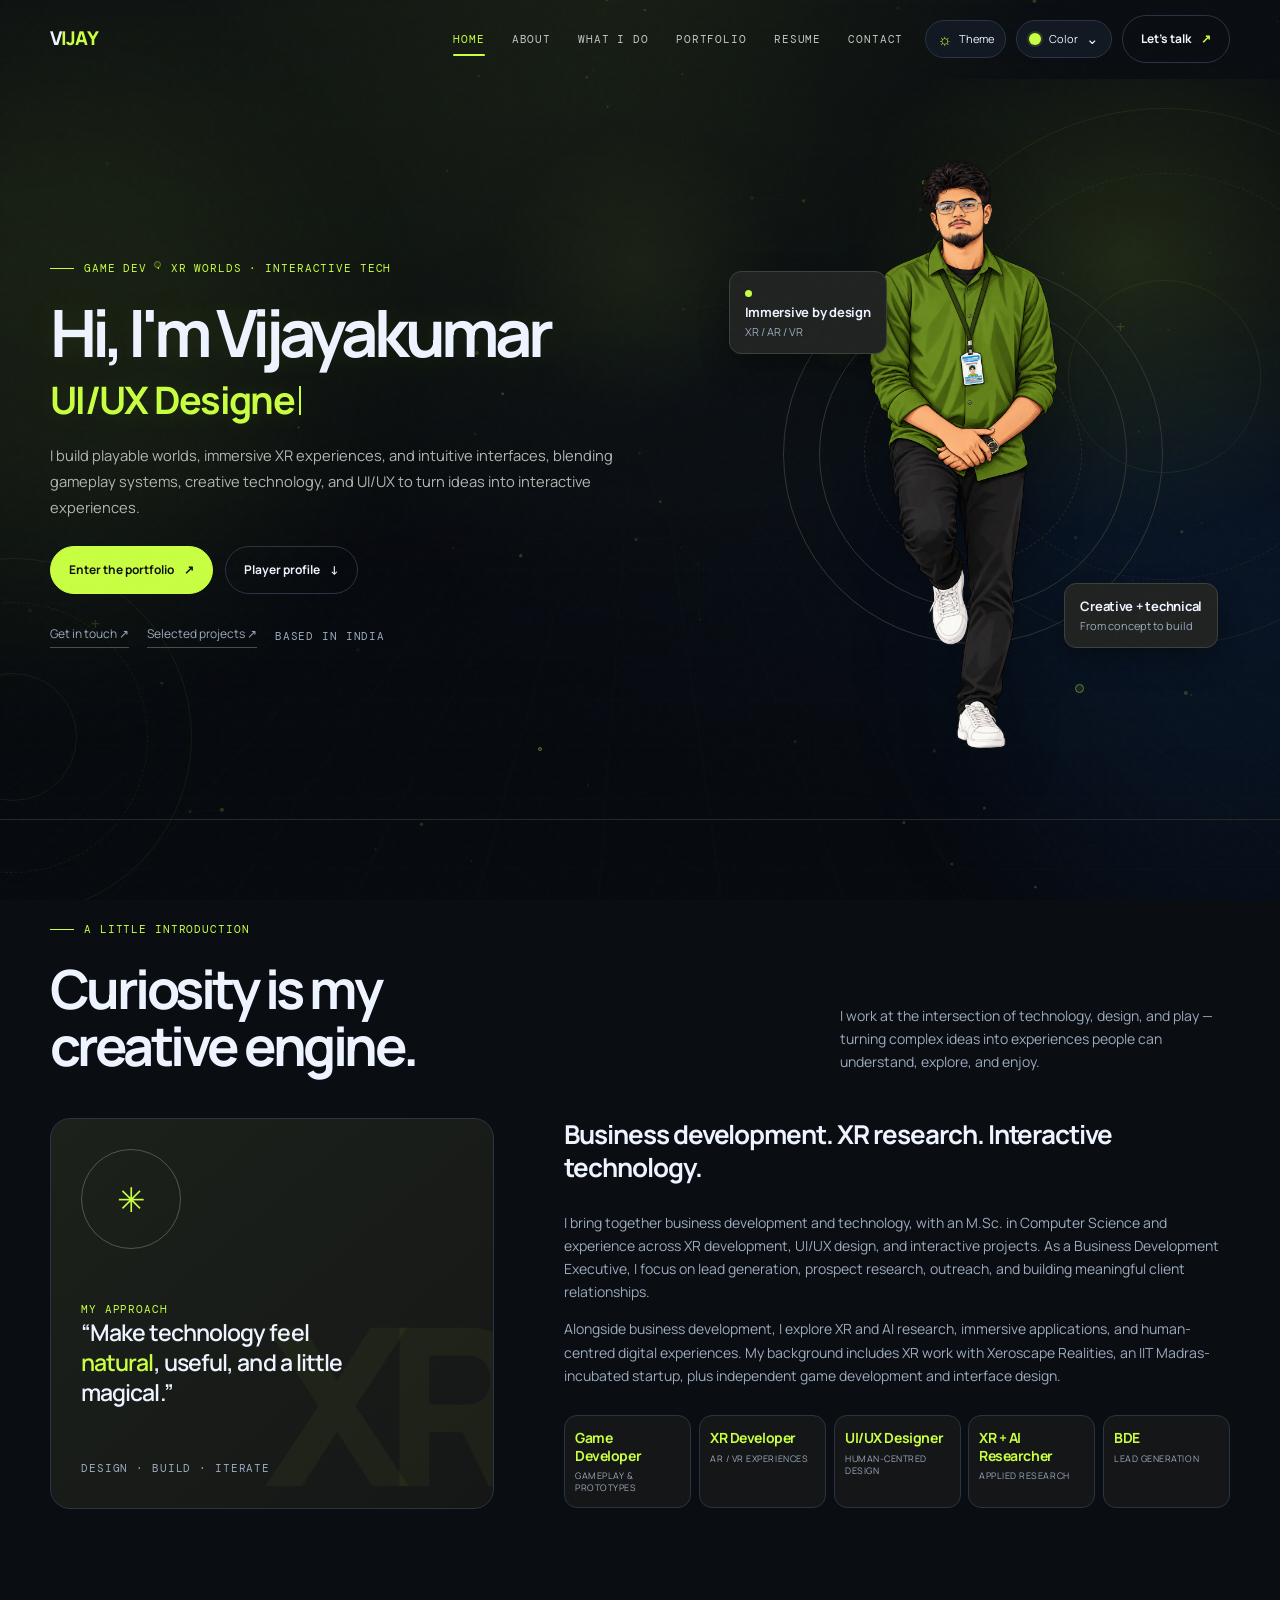
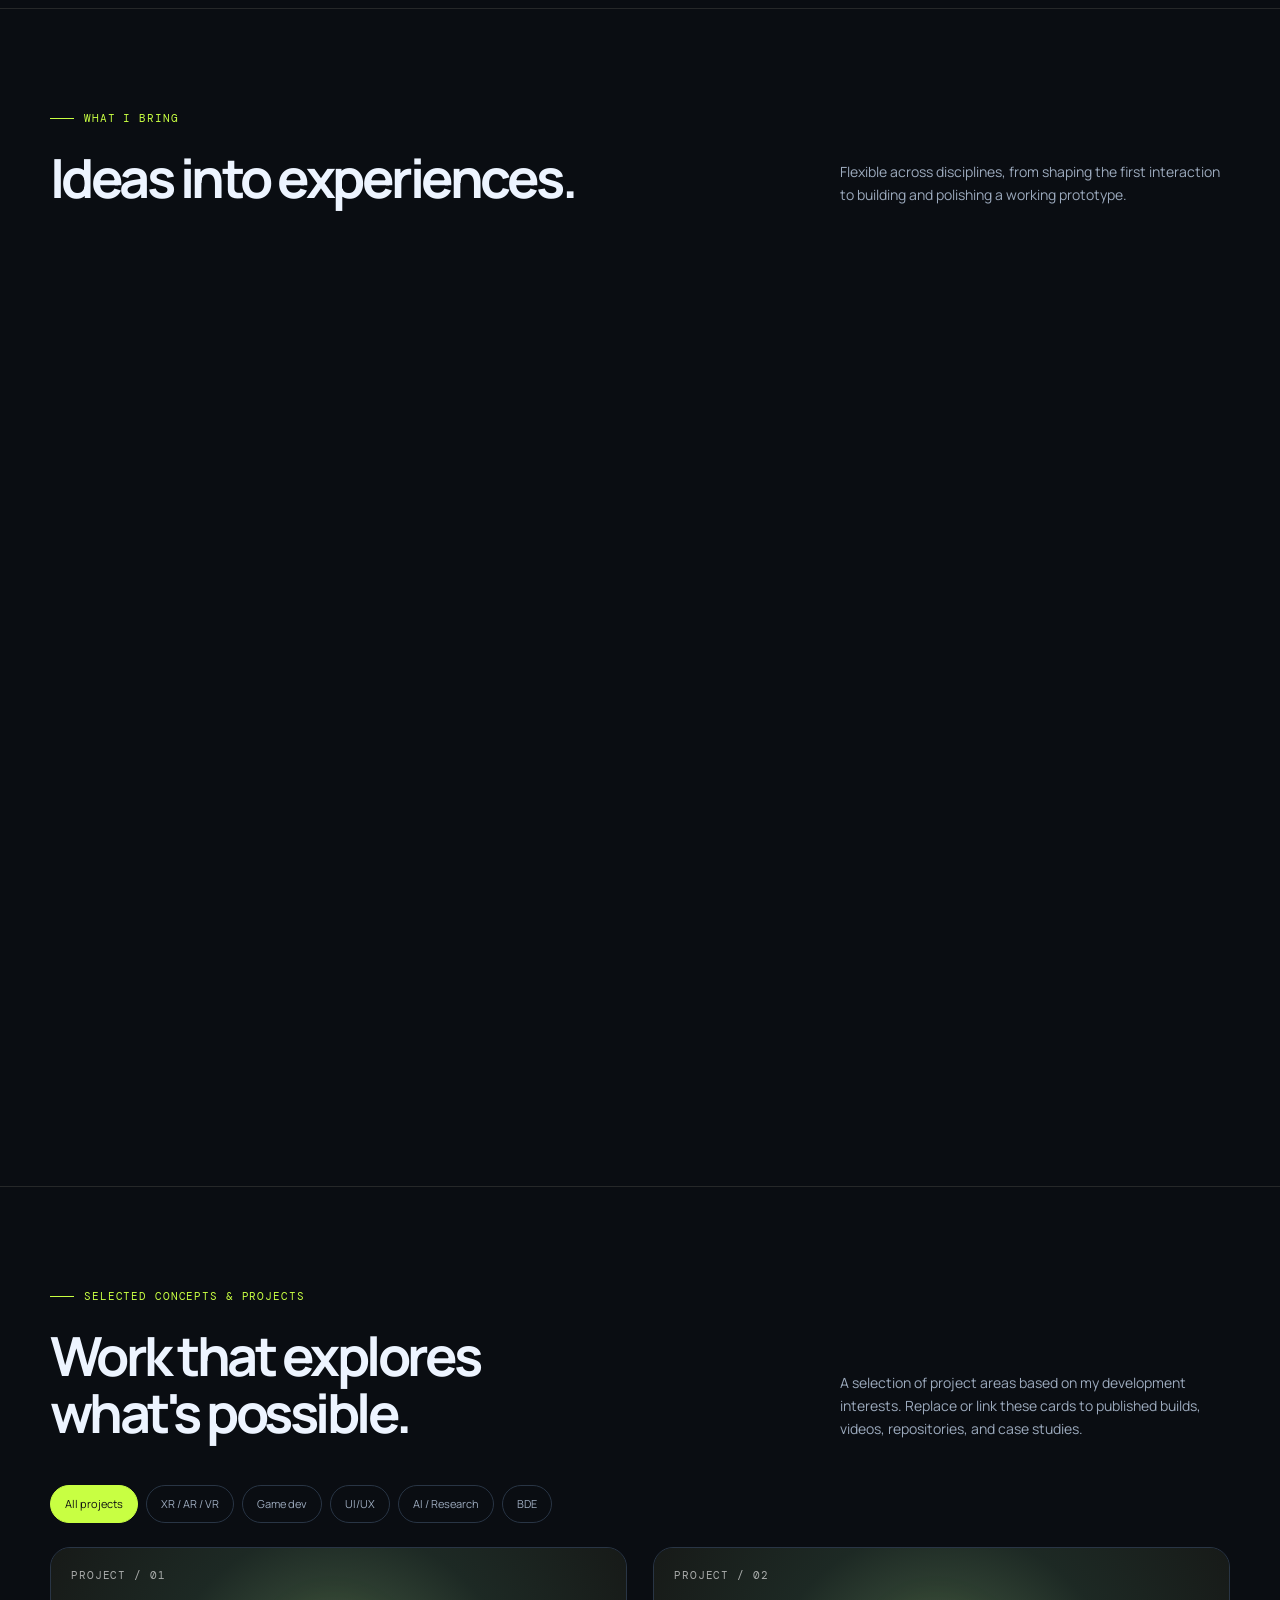
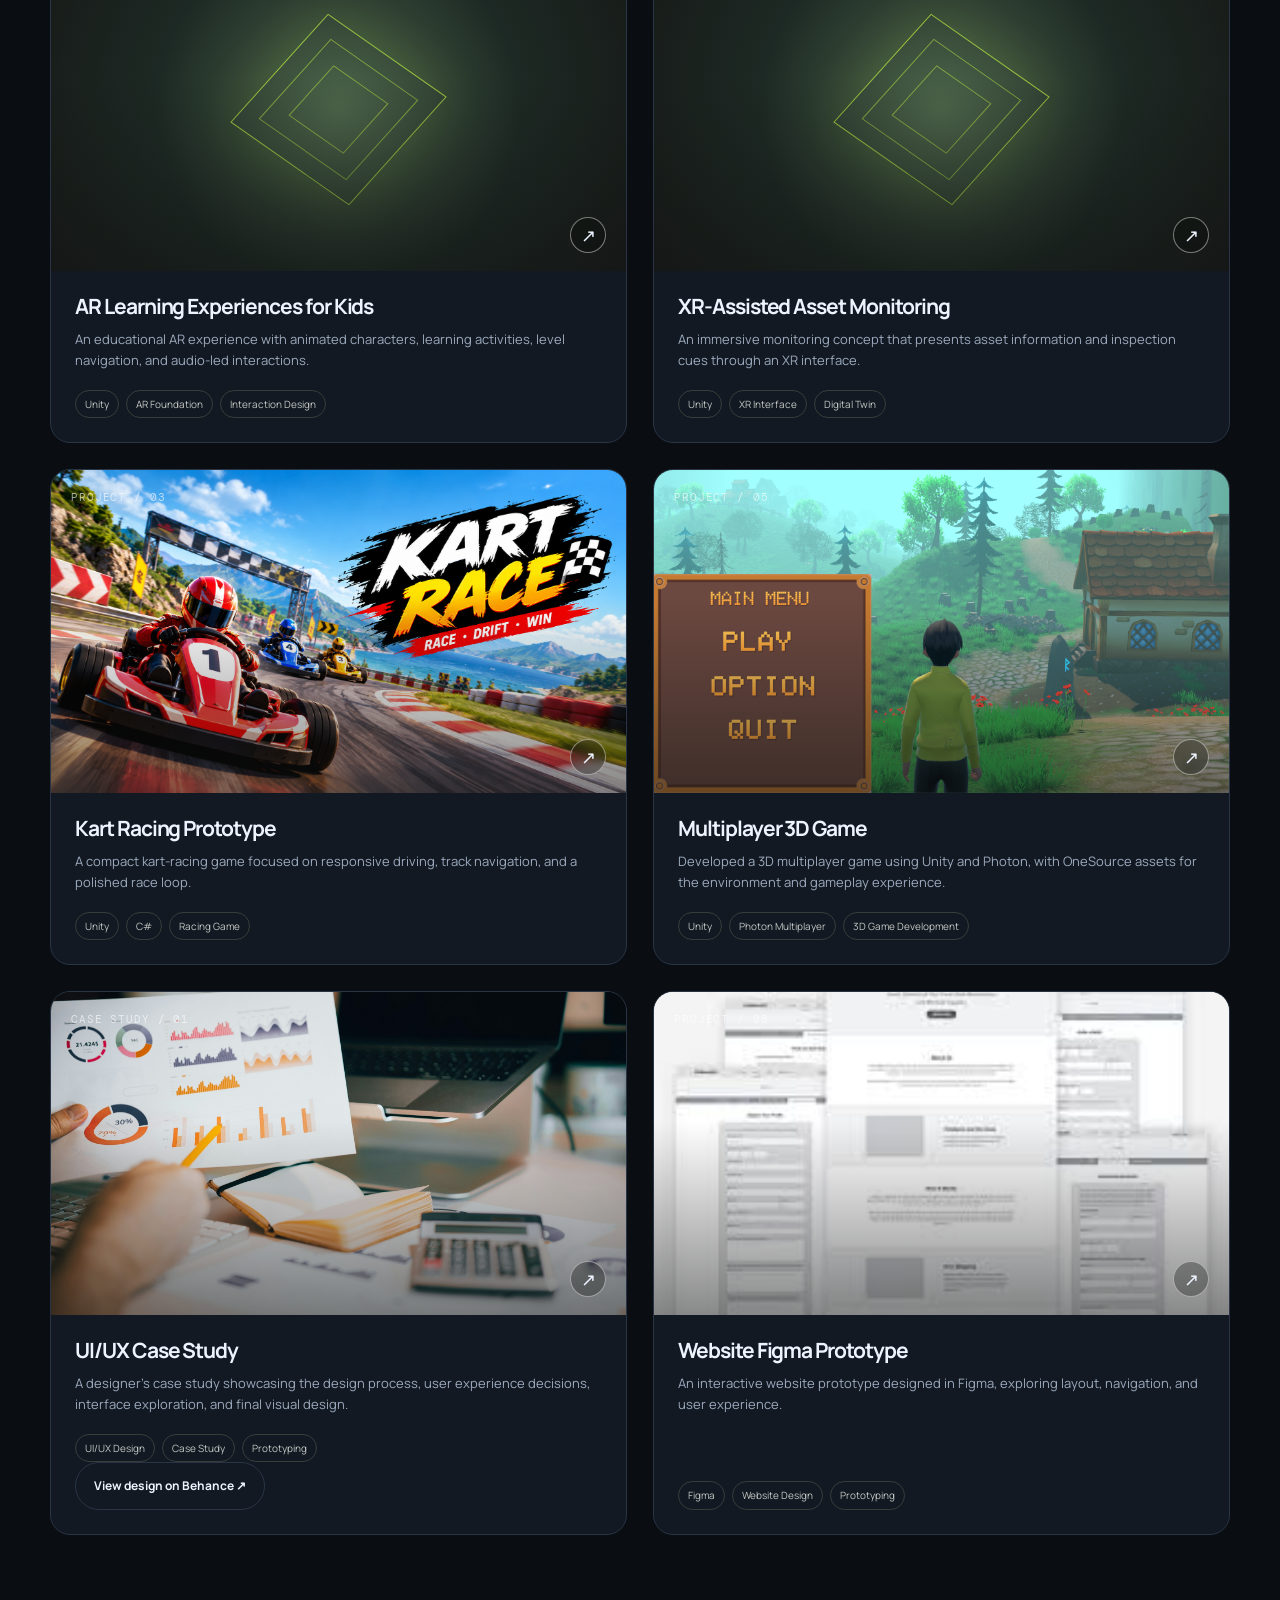
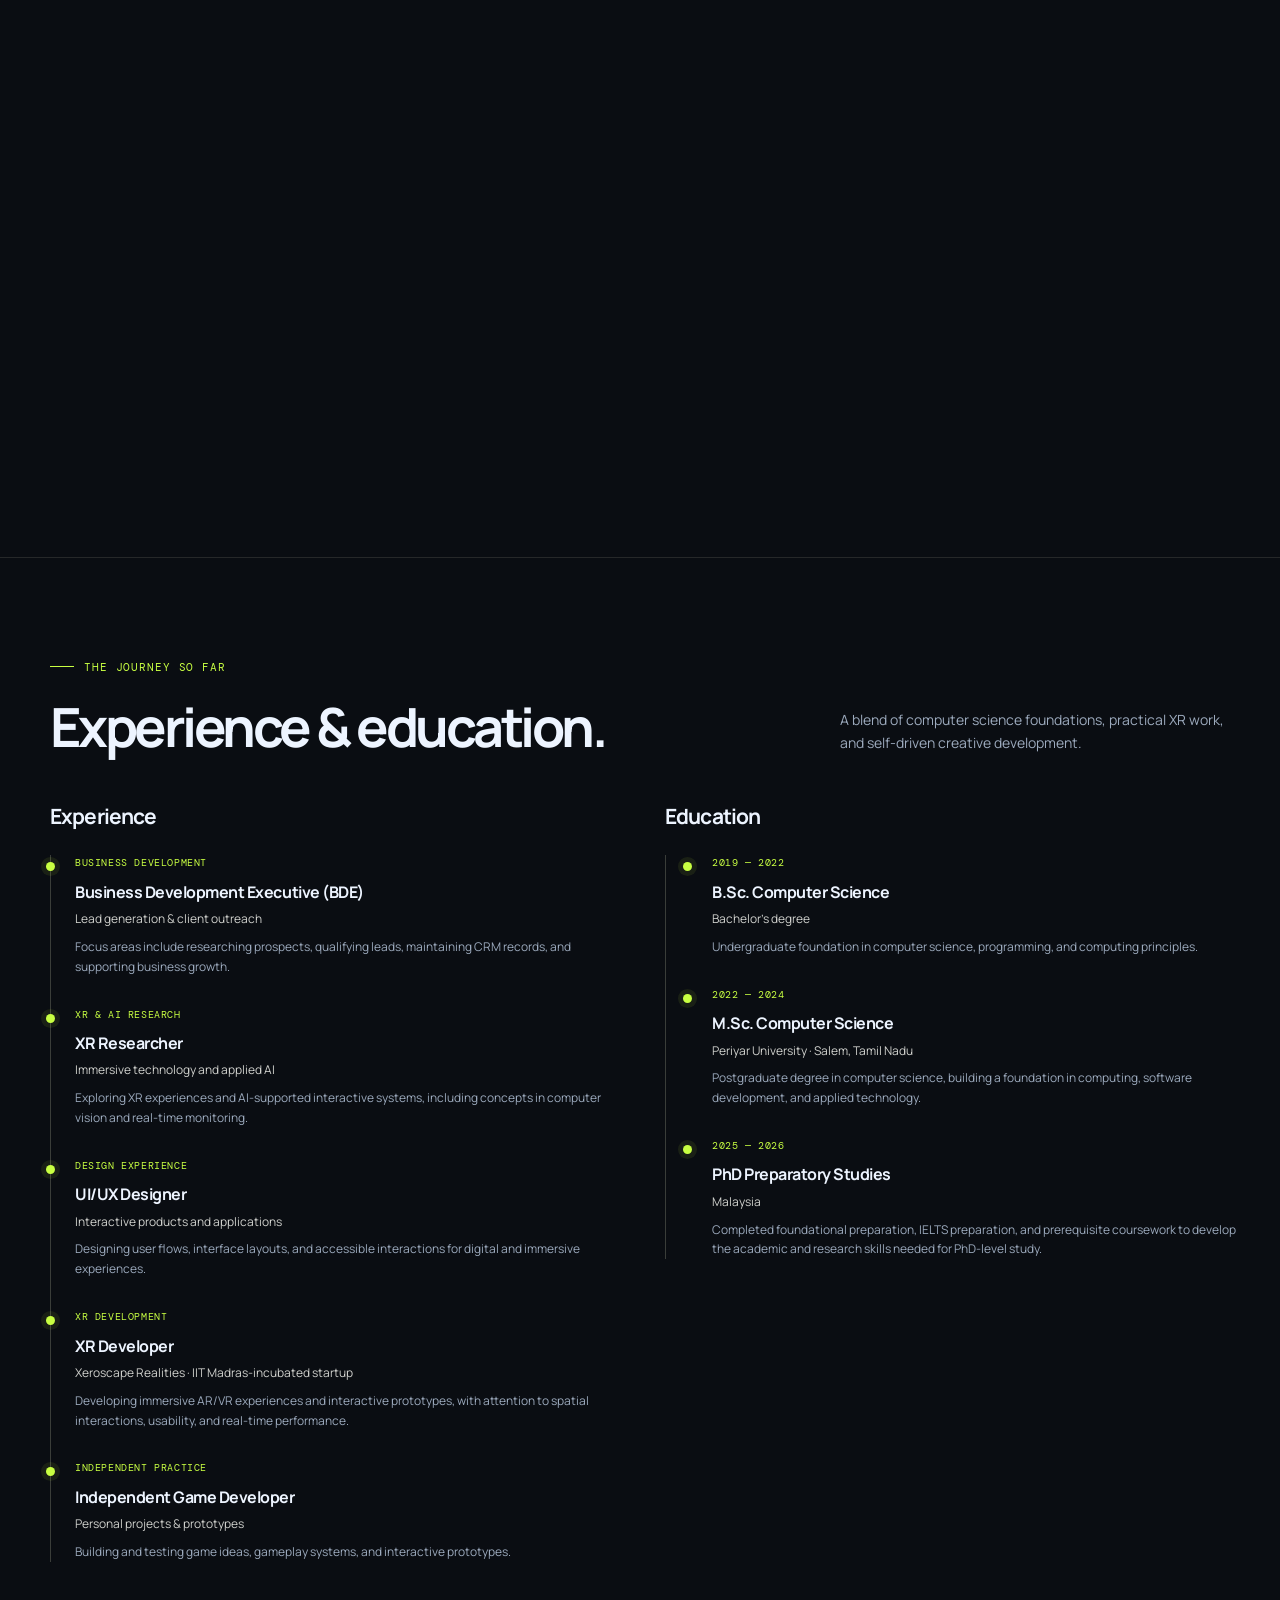
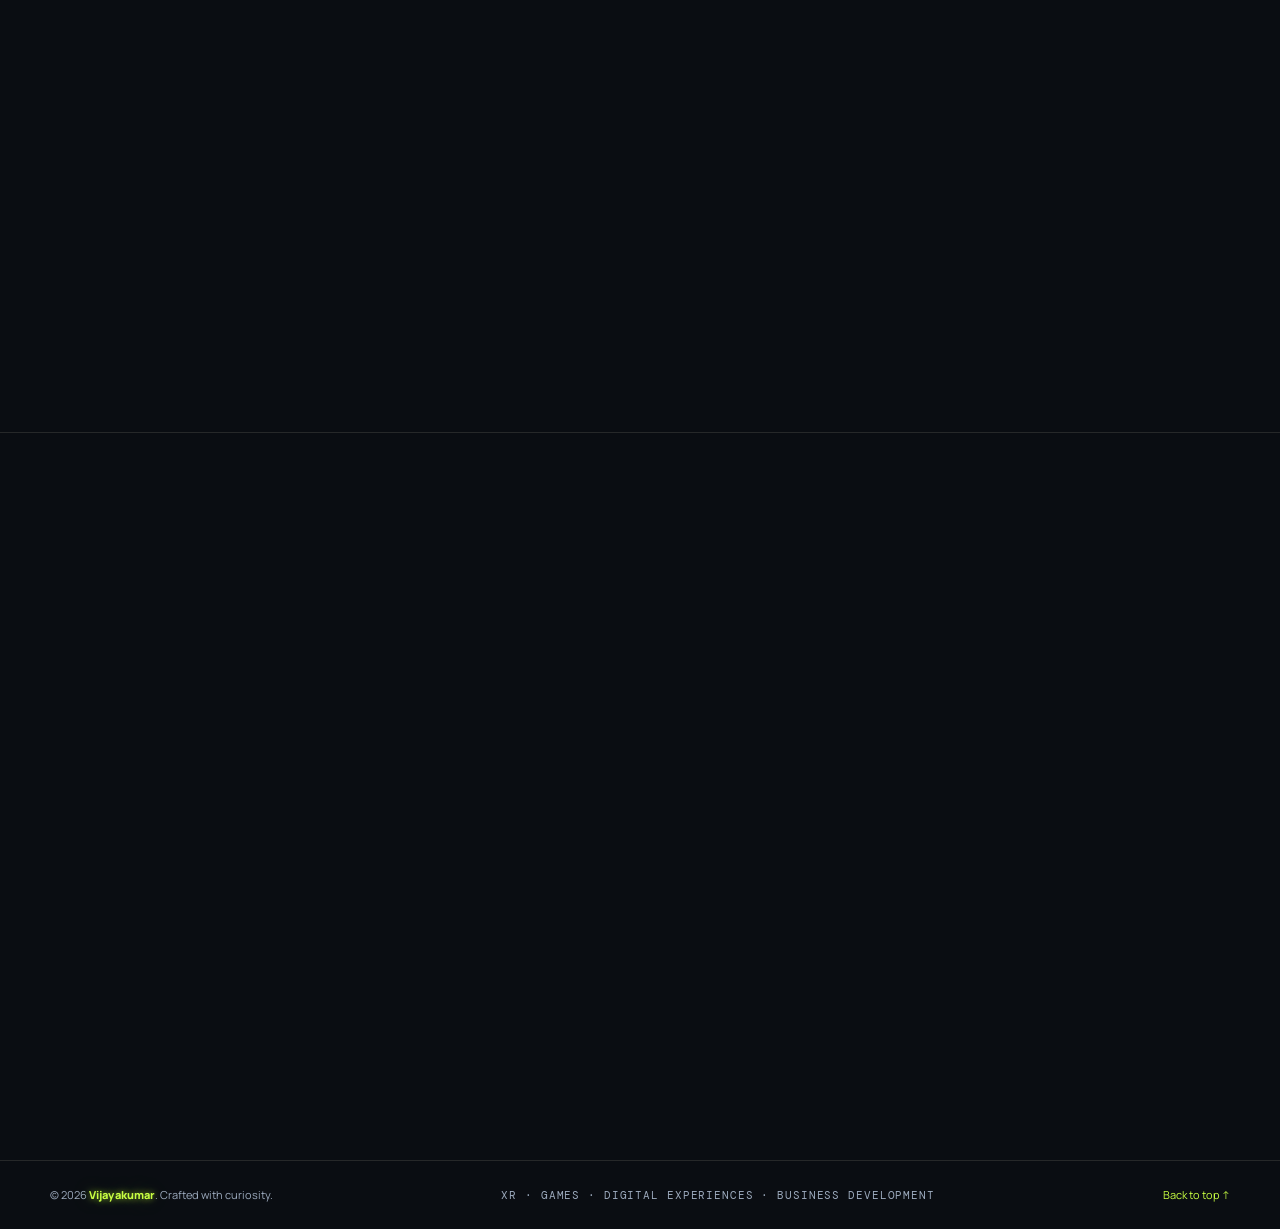
==== commit 34c554ad: "Add files via upload" ====
--- a/index.html
+++ b/index.html
@@ -149,7 +149,7 @@
     </div></div>
   </div>
  <div class="resume-download reveal">
-  <a class="button primary" href="assets/Vijayakumar-Resume.pdf" download>Download Resume <span>↓</span></a>
+  <a class="button primary" href="assets/Vijaya-kumar-V-2026-Resume.pdf" download="Vijaya-kumar-V-2026-Resume.pdf" type="application/pdf" aria-label="Download Vijaya Kumar V 2026 resume">Download Resume <span>↓</span></a>
 </div>
 </div></section>
 <section class="section" id="contact"><div class="wrap contact-grid">
--- a/style.css
+++ b/style.css
@@ -565,23 +565,6 @@
 /* Website Figma Prototype thumbnail */
 .project-visual.visual-figma{background:#f5f5f5}.project-visual.visual-figma .project-thumbnail{position:absolute;inset:0;width:100%;height:100%;object-fit:cover;object-position:center;display:block}.project-visual.visual-figma:after{pointer-events:none}
 
-/* Animated anime avatar: transparent cutout, full-body presentation */
-.portrait-card { width: min(100%, 360px); height: 440px; border: 0; border-radius: 0; background: transparent; overflow: visible; box-shadow: none; align-items: end; }
-.portrait-card:before { display: none; }
-.portrait-photo.anime-avatar { position: relative; inset: auto; display: block; width: 100%; height: 100%; object-fit: contain; object-position: center bottom; z-index: 3; filter: drop-shadow(0 18px 24px rgba(0,0,0,.24)); image-rendering: auto; }
-.hero-art { min-height: 460px; }
-@media (max-width: 850px) { .portrait-card { width: min(100%, 300px); height: 390px; } .hero-art { min-height: 400px; } }
-@media (max-width: 680px) { .portrait-card { width: min(100%, 270px); height: 360px; } .hero-art { min-height: 380px; } }
-@media (prefers-reduced-motion: reduce) { .orbit { animation: none; } }
-
-/* Real-time 3D anime avatar stage — transparent, no image/GIF */
-.hero-art{min-height:560px}
-.portrait-card.avatar-3d-stage{width:min(100%,440px);height:560px;border:0;border-radius:0;background:transparent;overflow:visible;box-shadow:none;align-items:stretch;position:relative}
-.portrait-card.avatar-3d-stage:before{display:none}
-#vijayAvatar3D{width:100%;height:100%;display:block;background:transparent;outline:none}
-.avatar-3d-stage .avatar-loading-note{bottom:2px}
-@media(max-width:700px){.portrait-card.avatar-3d-stage{height:440px;width:min(100%,340px)}.hero-art{min-height:450px}}
-
 /* Static transparent anime portrait supplied by Vijayakumar */
 .portrait-card.anime-portrait-stage{
   width:min(100%,440px);height:590px;padding:0;margin:0 auto;
@@ -598,14 +581,18 @@
  .portrait-card.anime-portrait-stage{height:470px;width:min(100%,330px)}
 }
 
-/* Hero floating labels stay anchored to the artwork instead of drifting into the page grid. */
+/* Keep hero labels neatly anchored beside the portrait at every breakpoint. */
 .hero-art { position: relative; isolation: isolate; }
-.hero-art > .float-label { z-index: 4; max-width: min(190px, 44%); }
-.hero-art > .float-one { left: 0; top: 12%; }
-.hero-art > .float-two { right: 0; bottom: 12%; }
+.hero-art > .float-label { z-index: 4; max-width: 180px; }
+.hero-art > .float-one { left: 2%; top: 19%; }
+.hero-art > .float-two { right: 2%; bottom: 17%; }
 #work .project-visual-image .project-thumbnail { object-position: center; }
+@media (max-width: 850px) {
+  .hero-art > .float-one { left: 0; top: 13%; }
+  .hero-art > .float-two { right: 0; bottom: 12%; }
+}
 @media (max-width: 560px) {
   .hero-art > .float-label { max-width: 46%; padding: 8px 10px; }
   .hero-art > .float-one { left: 0; top: 7%; }
-  .hero-art > .float-two { right: 0; bottom: 6%; }
-}
+  .hero-art > .float-two { right: 0; bottom: 7%; }
+}
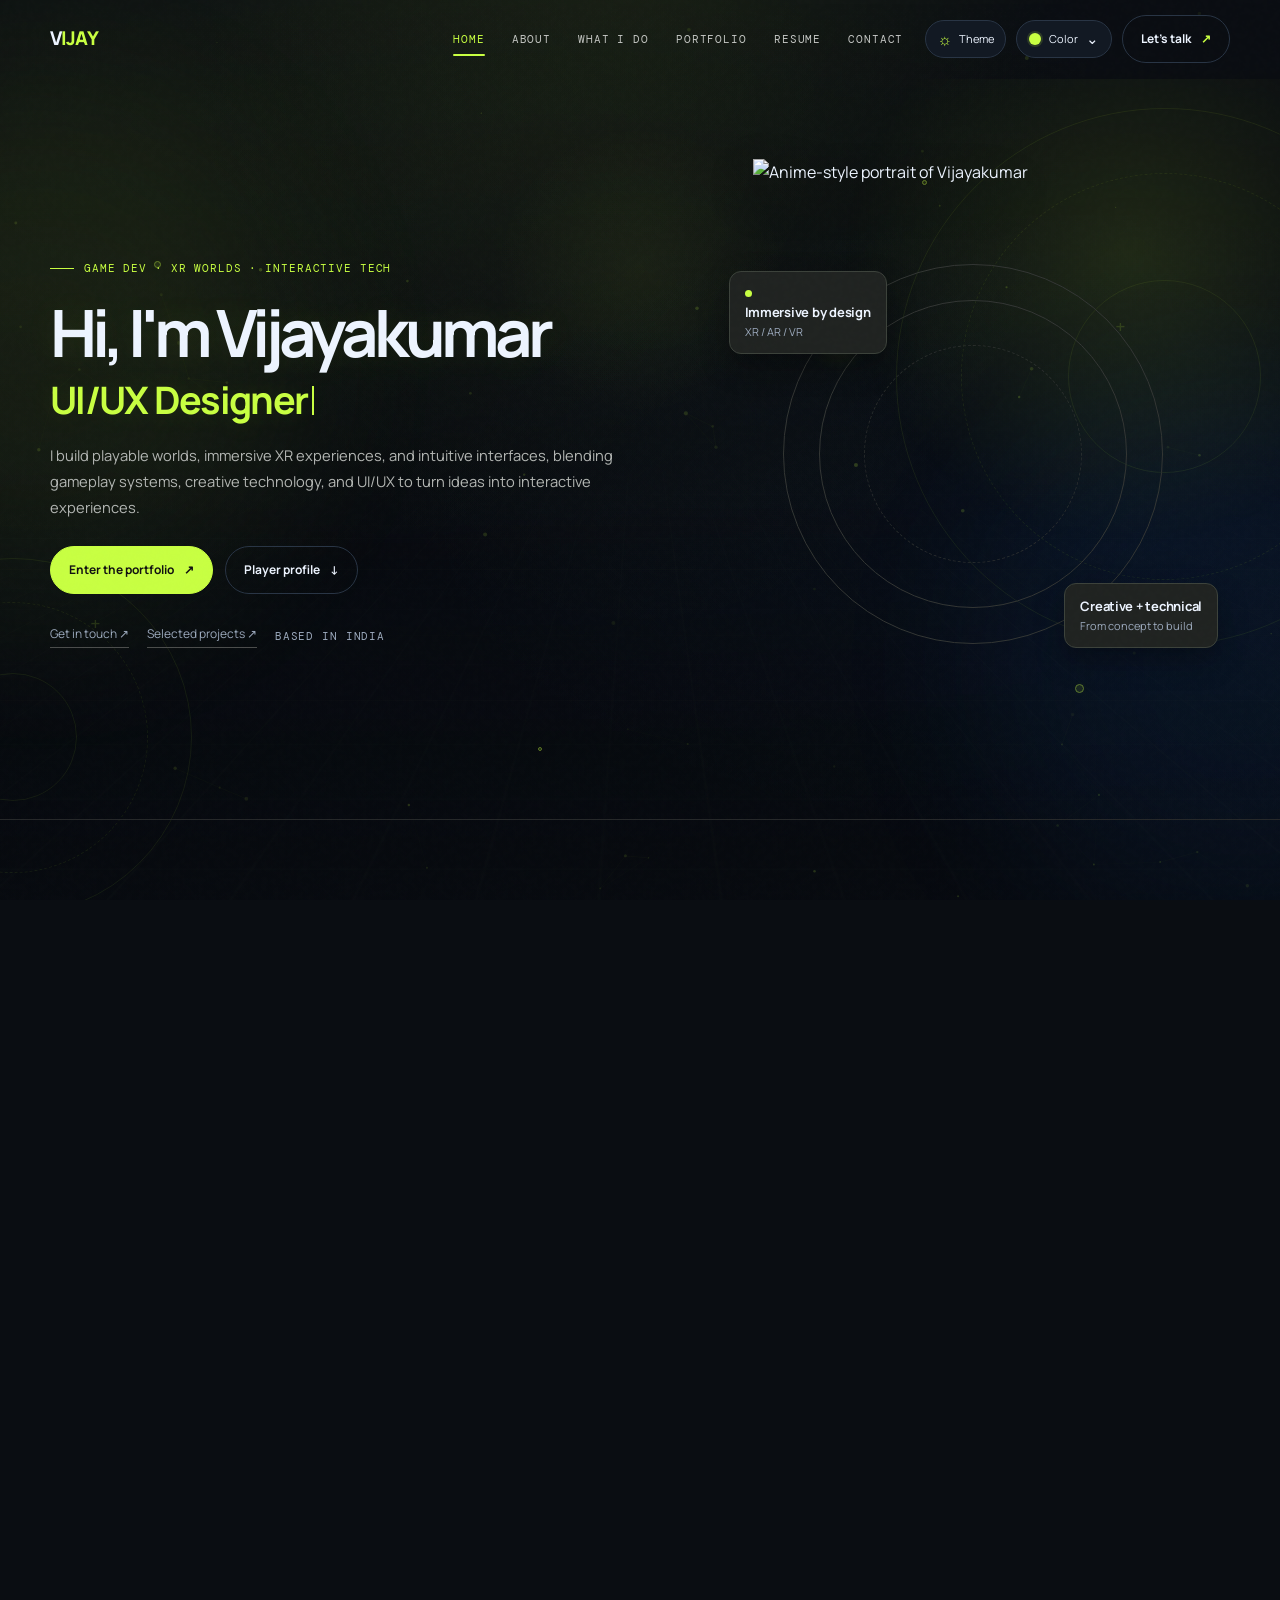
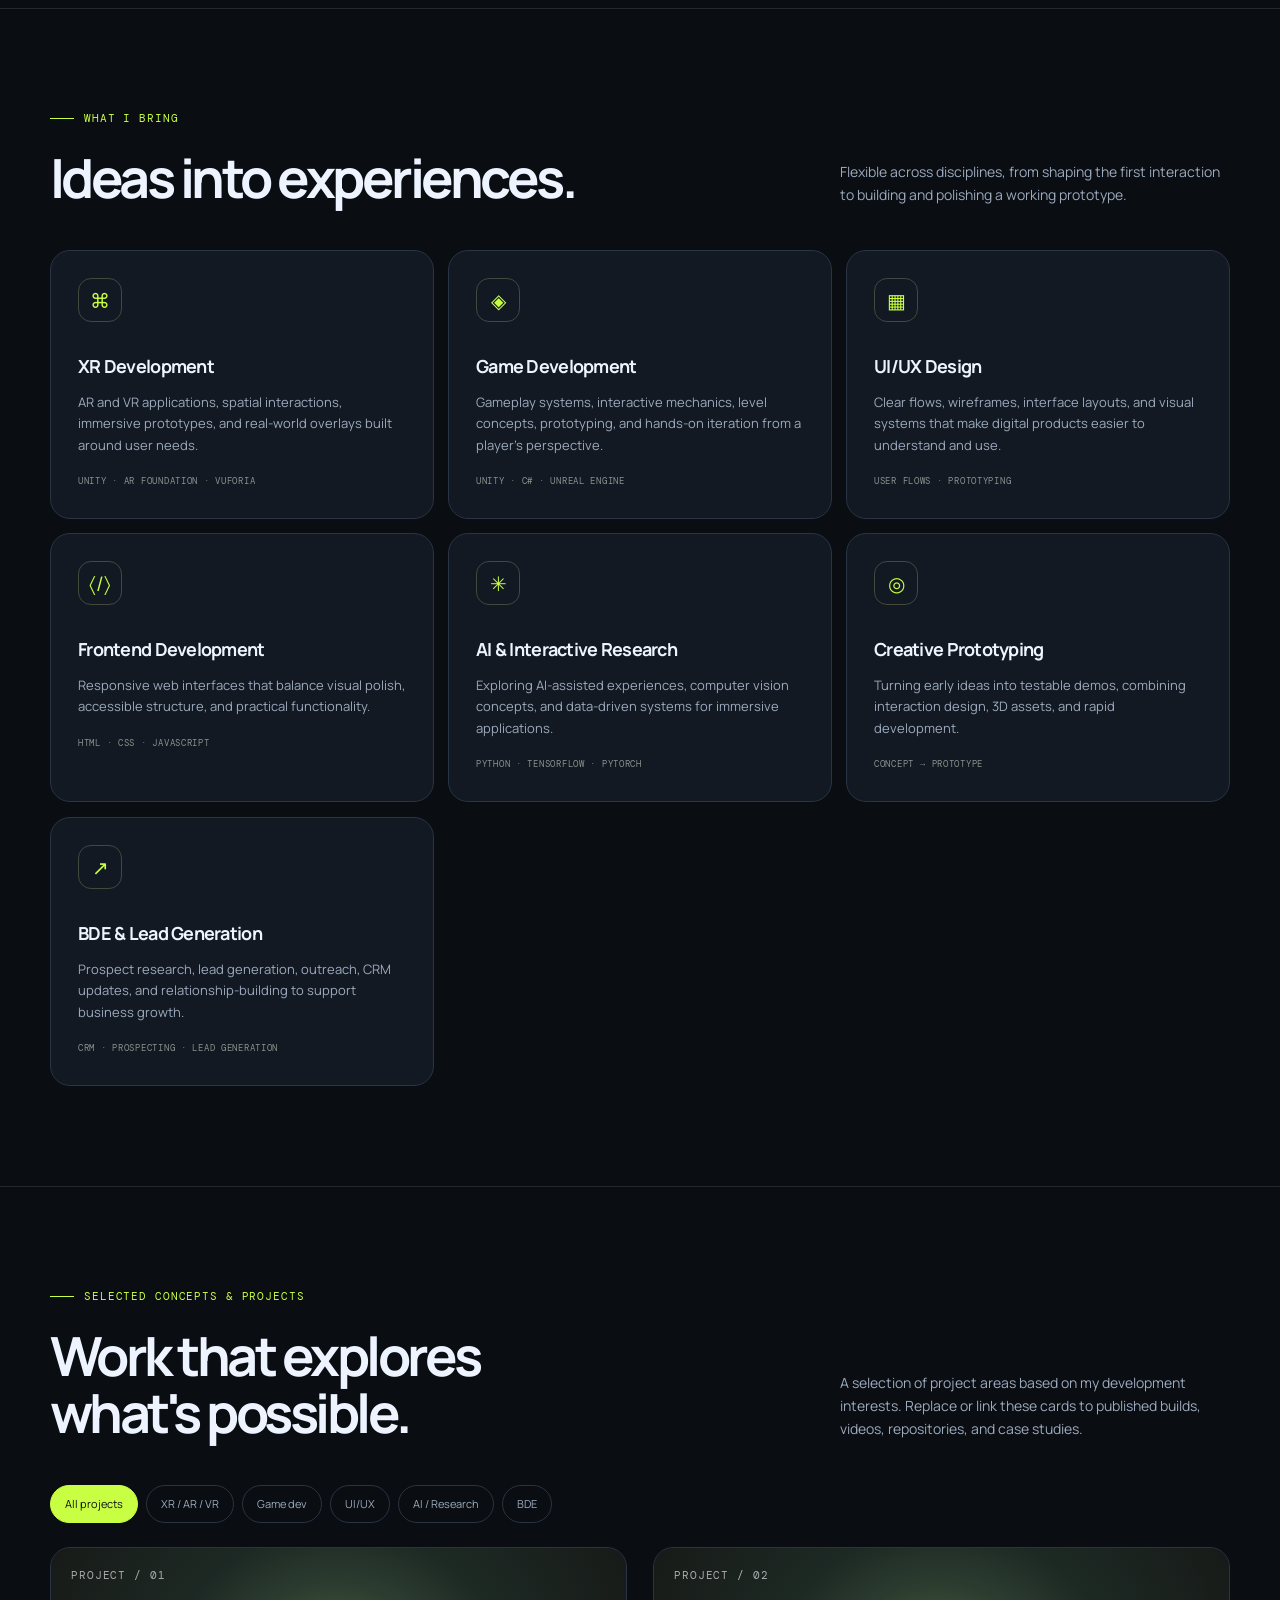
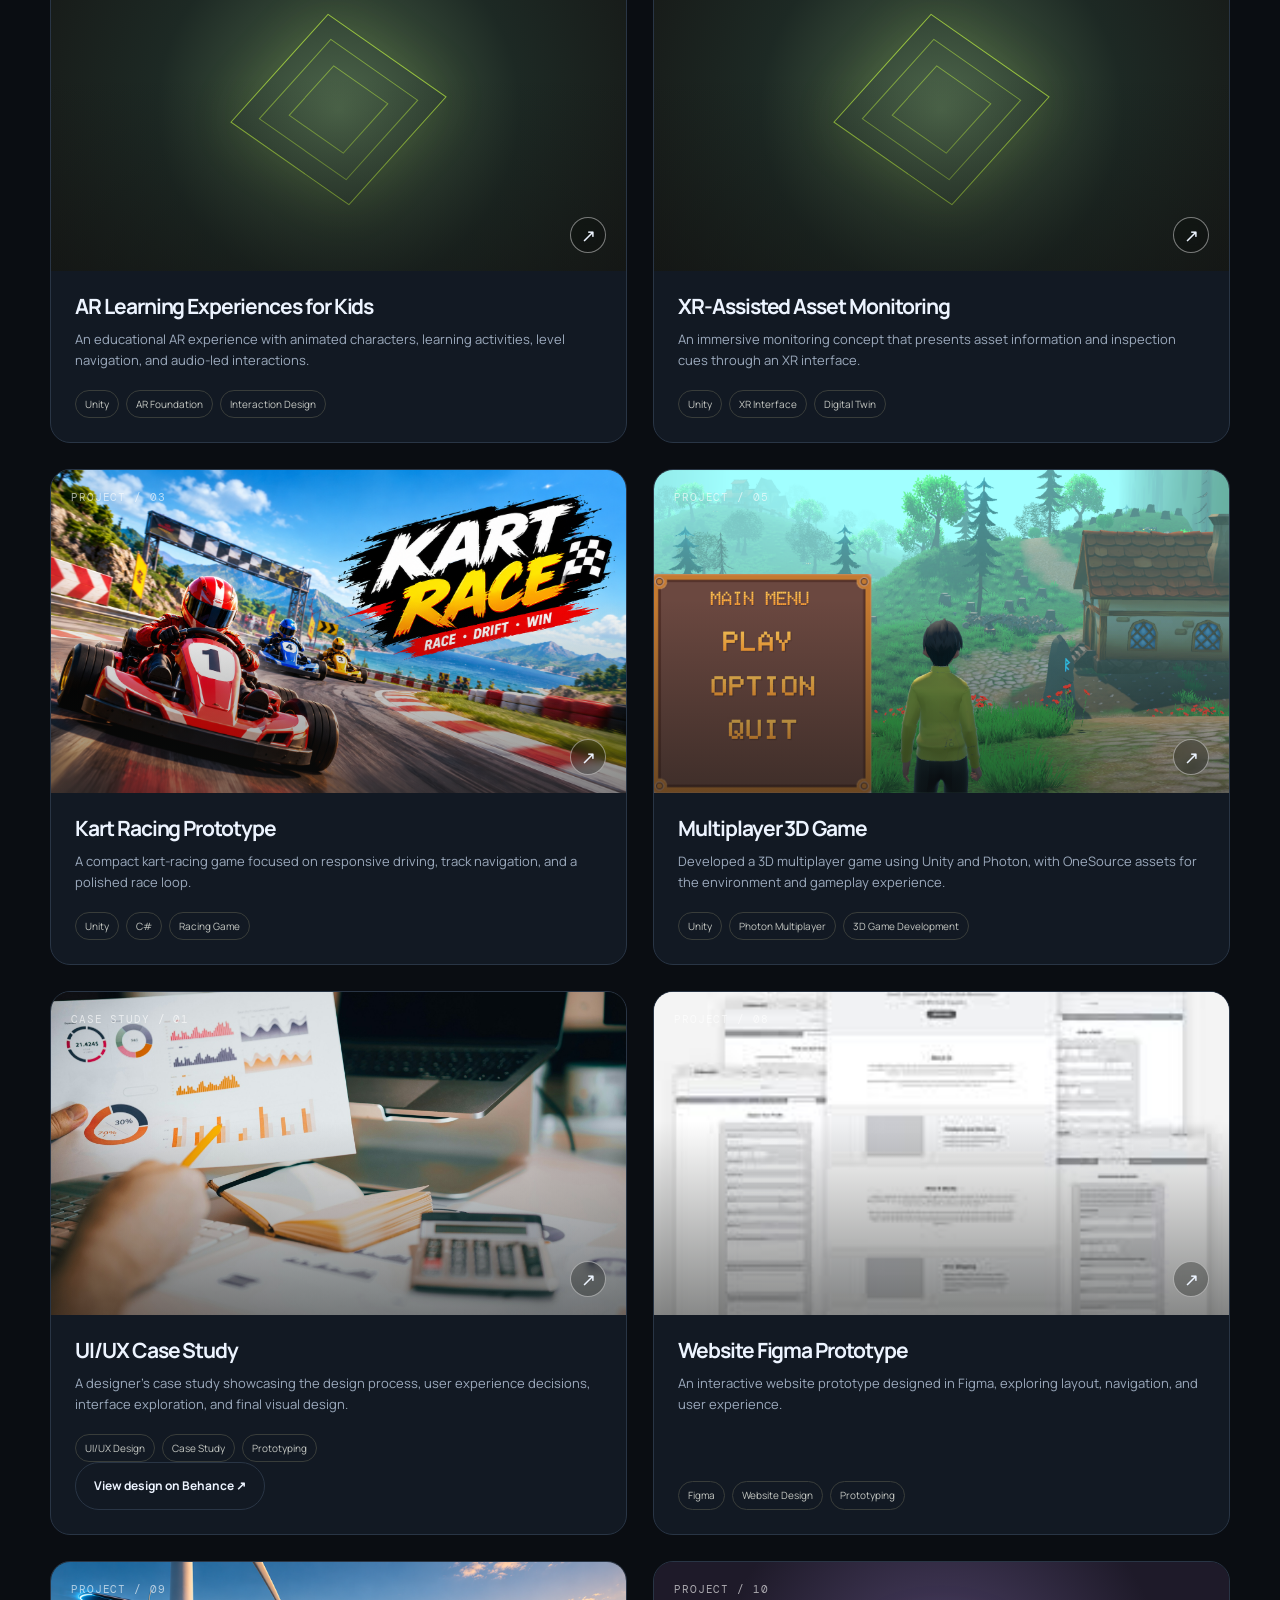
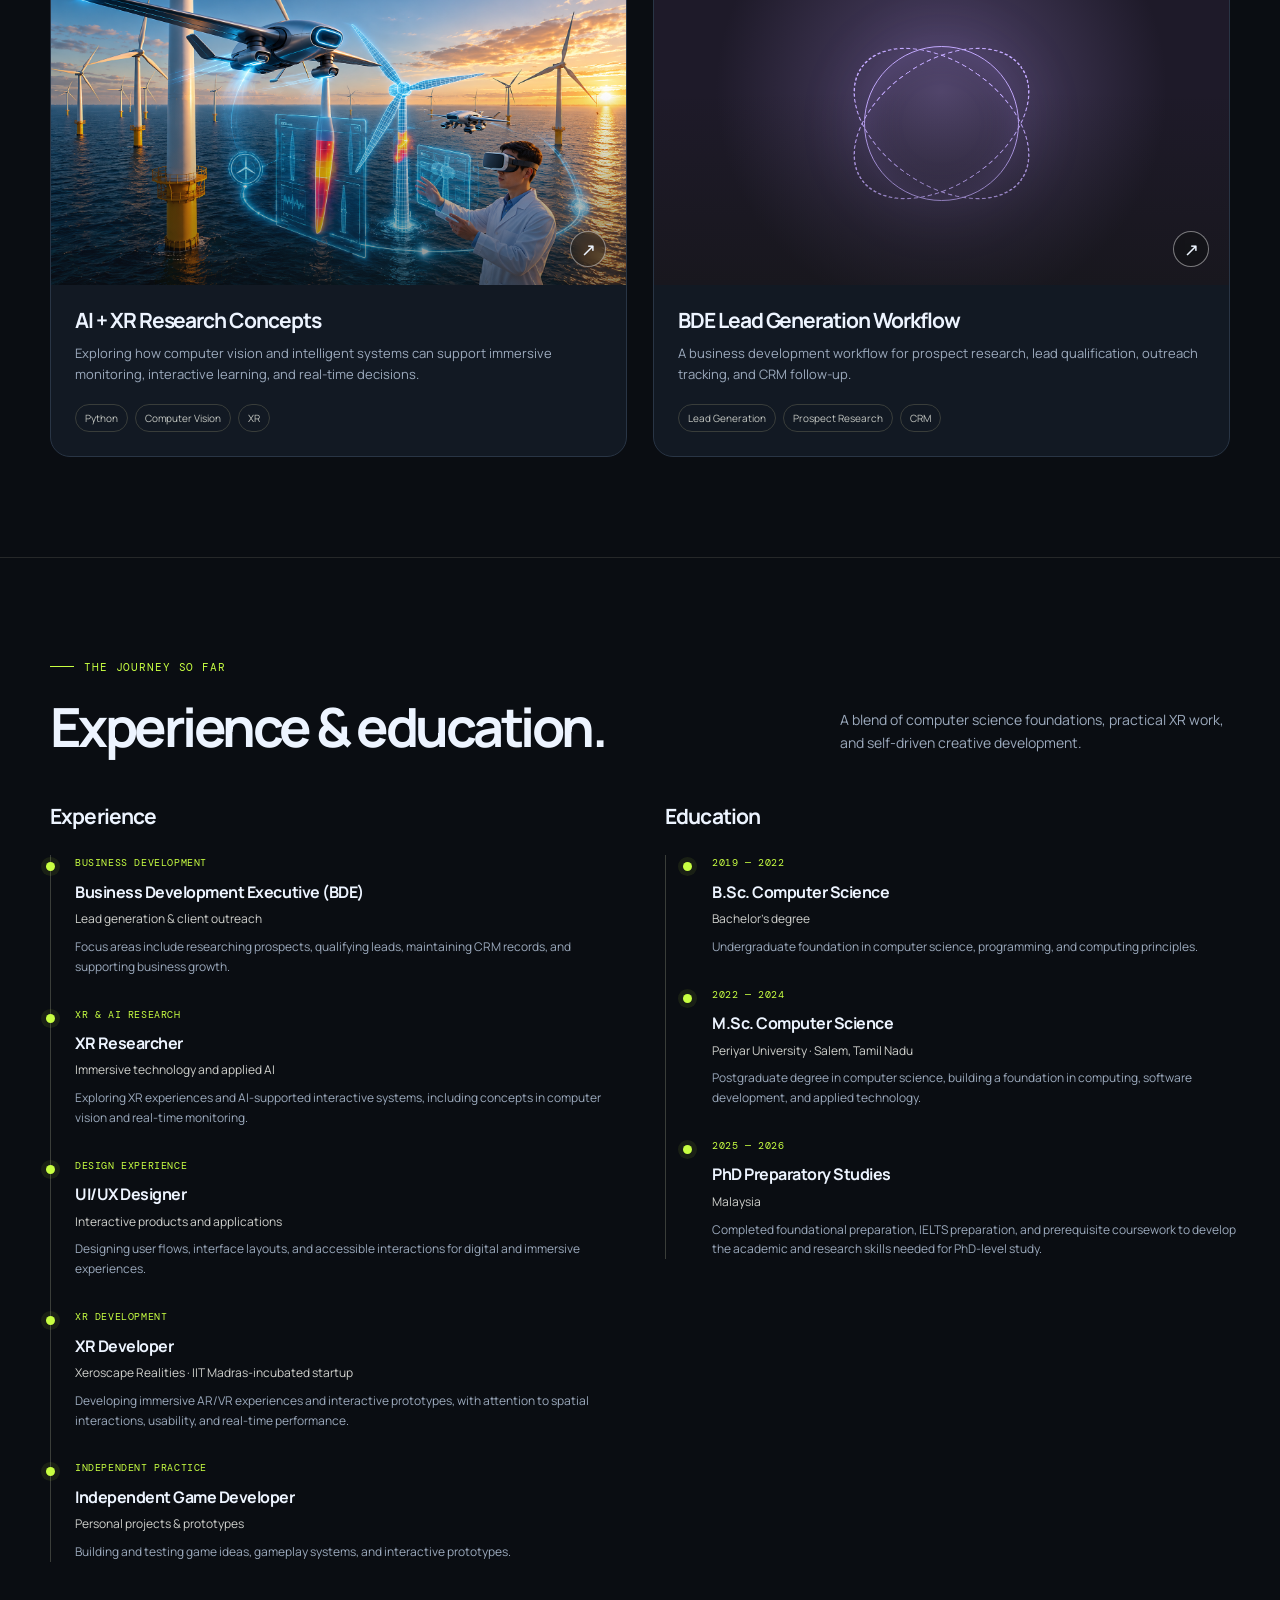
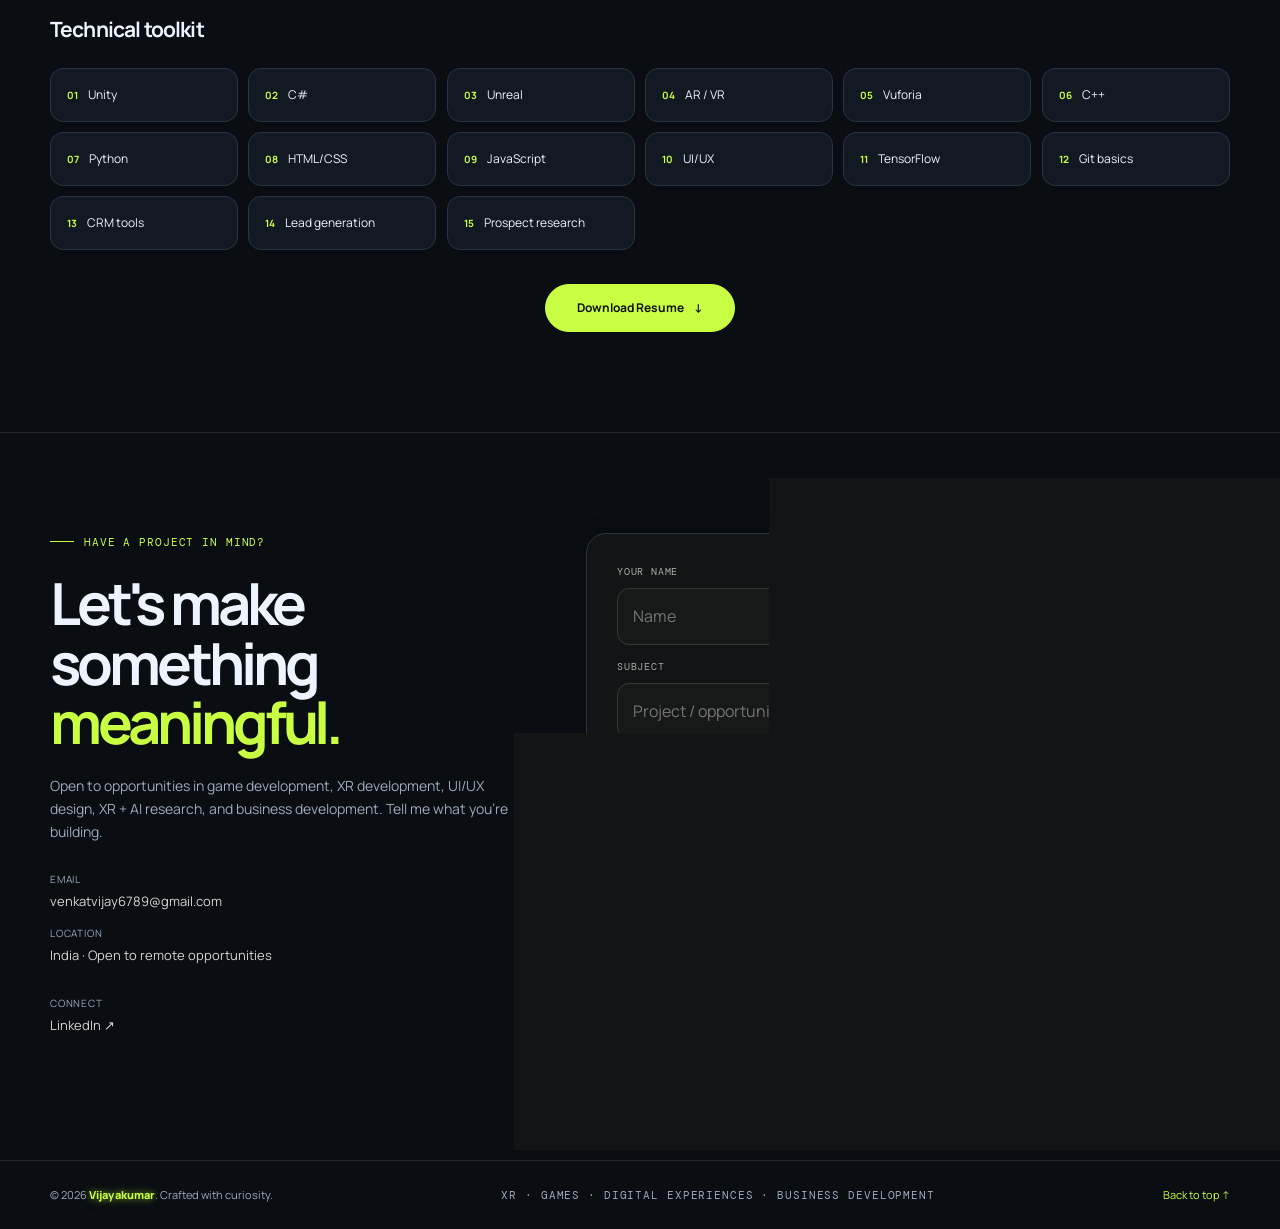
==== commit 5552ab3d: "Add files via upload" ====
--- a/index.html
+++ b/index.html
@@ -13,7 +13,7 @@
 
 
 
-<link rel="stylesheet" href="style.css">
+<link rel="stylesheet" href="assets/css/style.css">
 </head>
 <body>
 <div class="ambient-scene" aria-hidden="true">
@@ -61,7 +61,7 @@
   </div>
   <div class="hero-art" aria-label="Vijayakumar portrait">
     <div class="orbit"><span class="orbit-dot"></span></div>
-    <div class="portrait-card anime-portrait-stage"><img class="anime-portrait-image" src="assets/vijayakumar-anime-portrait.png" alt="Anime-style portrait of Vijayakumar" /></div>
+    <div class="portrait-card anime-portrait-stage"><img class="anime-portrait-image" src="assets/images/vijayakumar-anime-portrait.png" alt="Anime-style portrait of Vijayakumar" /></div>
     <div class="float-label float-one"><span class="float-dot"></span><strong>Immersive by design</strong><span class="muted">XR / AR / VR</span></div>
     <div class="float-label float-two"><strong>Creative + technical</strong><span class="muted">From concept to build</span></div>
   </div>
@@ -103,7 +103,7 @@
   <div class="project-visual project-visual-image">
     <span class="project-number mono">PROJECT / 03</span>
     <img
-      src="./Kart%20Race_%20Drift%20to%20Win.png"
+      src="assets/images/Kart%20Race_%20Drift%20to%20Win.png"
       alt="Kart Racing Prototype gameplay"
       class="project-thumbnail"
       loading="lazy"
@@ -121,11 +121,11 @@
   </div>
 </article>
     
-    <article class="project reveal" data-category="game" data-project-url="" data-source-url=""><div class="project-visual project-visual-image"><span class="project-number mono">PROJECT / 05</span><img src="./multiplayer-3d-game-thumbnail.png" alt="3D multiplayer Unity game screenshot showing a character in a fantasy village" class="project-thumbnail" loading="lazy"><span class="project-arrow">↗</span></div><div class="project-info"><h3>Multiplayer 3D Game</h3><p>Developed a 3D multiplayer game using Unity and Photon, with OneSource assets for the environment and gameplay experience.</p><div class="project-tags"><span class="tag-chip">Unity</span><span class="tag-chip">Photon Multiplayer</span><span class="tag-chip">3D Game Development</span></div></div></article>
-    <article class="project reveal" data-category="design" data-project-url="https://www.behance.net/" data-source-url=""><div class="project-visual project-visual-image"><span class="project-number mono">CASE STUDY / 01</span><img src="./uiux-case-study-thumbnail.jpg" alt="UI/UX case study thumbnail showing an analytics dashboard, charts, and design research" class="project-thumbnail" loading="lazy"><span class="project-arrow">↗</span></div><div class="project-info"><h3>UI/UX Case Study</h3><p>A designer’s case study showcasing the design process, user experience decisions, interface exploration, and final visual design.</p><div class="project-tags"><span class="tag-chip">UI/UX Design</span><span class="tag-chip">Case Study</span><span class="tag-chip">Prototyping</span></div><a class="button project-behance-link" href="https://www.behance.net/" target="_blank" rel="noopener noreferrer" onclick="event.stopPropagation()">View design on Behance ↗</a></div></article>
+    <article class="project reveal" data-category="game" data-project-url="" data-source-url=""><div class="project-visual project-visual-image"><span class="project-number mono">PROJECT / 05</span><img src="assets/images/multiplayer-3d-game-thumbnail.png" alt="3D multiplayer Unity game screenshot showing a character in a fantasy village" class="project-thumbnail" loading="lazy"><span class="project-arrow">↗</span></div><div class="project-info"><h3>Multiplayer 3D Game</h3><p>Developed a 3D multiplayer game using Unity and Photon, with OneSource assets for the environment and gameplay experience.</p><div class="project-tags"><span class="tag-chip">Unity</span><span class="tag-chip">Photon Multiplayer</span><span class="tag-chip">3D Game Development</span></div></div></article>
+    <article class="project reveal" data-category="design" data-project-url="https://www.behance.net/" data-source-url=""><div class="project-visual project-visual-image"><span class="project-number mono">CASE STUDY / 01</span><img src="assets/images/uiux-case-study-thumbnail.jpg" alt="UI/UX case study thumbnail showing an analytics dashboard, charts, and design research" class="project-thumbnail" loading="lazy"><span class="project-arrow">↗</span></div><div class="project-info"><h3>UI/UX Case Study</h3><p>A designer’s case study showcasing the design process, user experience decisions, interface exploration, and final visual design.</p><div class="project-tags"><span class="tag-chip">UI/UX Design</span><span class="tag-chip">Case Study</span><span class="tag-chip">Prototyping</span></div><a class="button project-behance-link" href="https://www.behance.net/" target="_blank" rel="noopener noreferrer" onclick="event.stopPropagation()">View design on Behance ↗</a></div></article>
     
-    <article class="project reveal" data-category="design" data-project-url="https://www.figma.com/proto/j4d7v8cXOemynWTQ1S3Pq7/Redesign--1-?node-id=1-7714&starting-point-node-id=1%3A82&t=SsVndFCGGFBSHom0-1" data-source-url=""><div class="project-visual visual-ui visual-figma"><img class="project-thumbnail" src="website-figma-prototype-thumbnail.jpg" alt="Website Figma prototype interface thumbnail"><span class="project-number mono">PROJECT / 08</span><span class="project-arrow">↗</span></div><div class="project-info"><h3>Website Figma Prototype</h3><p>An interactive website prototype designed in Figma, exploring layout, navigation, and user experience.</p><div class="project-tags"><span class="tag-chip">Figma</span><span class="tag-chip">Website Design</span><span class="tag-chip">Prototyping</span></div></div></article>
-    <article class="project reveal" data-category="ai" data-project-url="" data-source-url=""><div class="project-visual project-visual-image"><img class="project-thumbnail" src="assets/ai-xr-offshore-wind-twin.png" alt="Autonomous drone inspecting an offshore wind turbine with a digital-twin holographic interface" /><span class="project-number mono">PROJECT / 09</span><span class="project-arrow">↗</span></div><div class="project-info"><h3>AI + XR Research Concepts</h3><p>Exploring how computer vision and intelligent systems can support immersive monitoring, interactive learning, and real-time decisions.</p><div class="project-tags"><span class="tag-chip">Python</span><span class="tag-chip">Computer Vision</span><span class="tag-chip">XR</span></div></div></article>
+    <article class="project reveal" data-category="design" data-project-url="https://www.figma.com/proto/j4d7v8cXOemynWTQ1S3Pq7/Redesign--1-?node-id=1-7714&starting-point-node-id=1%3A82&t=SsVndFCGGFBSHom0-1" data-source-url=""><div class="project-visual visual-ui visual-figma"><img class="project-thumbnail" src="assets/images/website-figma-prototype-thumbnail.jpg" alt="Website Figma prototype interface thumbnail"><span class="project-number mono">PROJECT / 08</span><span class="project-arrow">↗</span></div><div class="project-info"><h3>Website Figma Prototype</h3><p>An interactive website prototype designed in Figma, exploring layout, navigation, and user experience.</p><div class="project-tags"><span class="tag-chip">Figma</span><span class="tag-chip">Website Design</span><span class="tag-chip">Prototyping</span></div></div></article>
+    <article class="project reveal" data-category="ai" data-project-url="" data-source-url=""><div class="project-visual project-visual-image"><img class="project-thumbnail" src="assets/images/ai-xr-offshore-wind-twin.png" alt="Autonomous drone inspecting an offshore wind turbine with a digital-twin holographic interface" /><span class="project-number mono">PROJECT / 09</span><span class="project-arrow">↗</span></div><div class="project-info"><h3>AI + XR Research Concepts</h3><p>Exploring how computer vision and intelligent systems can support immersive monitoring, interactive learning, and real-time decisions.</p><div class="project-tags"><span class="tag-chip">Python</span><span class="tag-chip">Computer Vision</span><span class="tag-chip">XR</span></div></div></article>
     <article class="project reveal" data-category="bde" data-project-url="" data-source-url=""><div class="project-visual visual-ai"><span class="project-number mono">PROJECT / 10</span><div class="ai-orb"></div><span class="project-arrow">↗</span></div><div class="project-info"><h3>BDE Lead Generation Workflow</h3><p>A business development workflow for prospect research, lead qualification, outreach tracking, and CRM follow-up.</p><div class="project-tags"><span class="tag-chip">Lead Generation</span><span class="tag-chip">Prospect Research</span><span class="tag-chip">CRM</span></div></div></article>
   </div>
 </div></section>
@@ -149,7 +149,7 @@
     </div></div>
   </div>
  <div class="resume-download reveal">
-  <a class="button primary" href="assets/Vijaya-kumar-V-2026-Resume.pdf" download="Vijaya-kumar-V-2026-Resume.pdf" type="application/pdf" aria-label="Download Vijaya Kumar V 2026 resume">Download Resume <span>↓</span></a>
+  <a class="button primary" href="assets/resume/Vijaya-kumar-V-2026-Resume.pdf" download="Vijaya-kumar-V-2026-Resume.pdf" type="application/pdf" aria-label="Download Vijaya Kumar V 2026 resume">Download Resume <span>↓</span></a>
 </div>
 </div></section>
 <section class="section" id="contact"><div class="wrap contact-grid">
@@ -169,7 +169,7 @@
 </main>
 <footer class="footer"><div class="wrap footer-row"><span>© <span id="year"></span> <strong class="footer-name">Vijayakumar</strong>. Crafted with curiosity.</span><span class="mono">XR · GAMES · DIGITAL EXPERIENCES · BUSINESS DEVELOPMENT </span><a class="backtop" href="#home">Back to top ↑</a></div></footer>
 
-<script src="script.js" defer></script>
+<script src="assets/js/script.js" defer></script>
 </body>
 </html>
 
--- a/assets/css/style.css
+++ b/assets/css/style.css
@@ -0,0 +1,598 @@
+:root{--bg:#101112;--panel:#171819;--panel2:#1d1f20;--line:#303233;--text:#f2f1ed;--muted:#a1a4a3;--accent:#c8ff42;--radius:20px;--max:1180px}
+*{box-sizing:border-box}html{scroll-behavior:smooth;scroll-padding-top:100px}body{margin:0;background:var(--bg);color:var(--text);font-family:Manrope,Arial,sans-serif;line-height:1.65}a{color:inherit;text-decoration:none}button,input,textarea{font:inherit}button{cursor:pointer}.wrap{width:min(var(--max),calc(100% - 48px));margin:auto}.mono,.eyebrow,.nav a,.tag,.meta{font-family:"DM Mono",monospace;text-transform:uppercase;letter-spacing:.08em;font-size:11px}.muted{color:var(--muted)}.accent{color:var(--accent)}.topbar{position:sticky;top:0;z-index:50;background:rgba(16,17,18,.88);backdrop-filter:blur(18px);border-bottom:1px solid rgba(255,255,255,.07)}.navrow{height:78px;display:flex;align-items:center;justify-content:space-between;gap:24px}.brand{display:flex;align-items:center;gap:12px;font-weight:800;letter-spacing:-.04em}.brand-mark{display:grid;place-items:center;width:36px;height:36px;border-radius:50%;background:var(--accent);color:#101112;font-size:14px;font-weight:800}.nav{display:flex;align-items:center;gap:27px}.nav a{color:#c4c6c3;transition:.2s}.nav a:hover,.nav a.active{color:var(--accent)}.nav-cta,.button{display:inline-flex;align-items:center;justify-content:center;gap:10px;padding:13px 18px;border:1px solid var(--line);border-radius:999px;font-size:12px;font-weight:700;transition:transform .2s,background .2s,border-color .2s}.nav-cta:hover,.button:hover{transform:translateY(-2px);border-color:var(--accent)}.button.primary{background:var(--accent);color:#111;border-color:var(--accent)}.button.primary:hover{background:#d7ff75}.menu-toggle{display:none;background:none;border:1px solid var(--line);color:var(--text);border-radius:50%;width:42px;height:42px;font-size:20px}
+.hero{padding:82px 0 66px;min-height:650px;display:flex;align-items:center;position:relative;overflow:hidden}.hero:before{content:"";position:absolute;width:600px;height:600px;right:-150px;top:-120px;border-radius:50%;background:radial-gradient(circle,rgba(200,255,66,.12),transparent 68%);pointer-events:none}.hero-grid{display:grid;grid-template-columns:1.15fr .85fr;gap:70px;align-items:center;position:relative}.eyebrow{display:flex;align-items:center;gap:10px;color:var(--accent);margin-bottom:22px}.eyebrow:before{content:"";width:24px;height:1px;background:var(--accent)}h1,h2,h3,p{margin-top:0}h1{font-size:clamp(48px,7vw,88px);line-height:.99;letter-spacing:-.075em;margin-bottom:25px;font-weight:700}h1 span{color:var(--accent)}.hero-copy{max-width:590px;font-size:16px;color:#b4b7b4}.hero-actions{display:flex;gap:12px;flex-wrap:wrap;margin:30px 0 36px}.socials{display:flex;gap:18px;align-items:center}.socials a{font-size:12px;color:var(--muted);border-bottom:1px solid #4b4d4c;padding-bottom:3px}.socials a:hover{color:var(--accent);border-color:var(--accent)}.hero-art{min-height:420px;position:relative;display:grid;place-items:center}.orbit{width:min(100%,420px);aspect-ratio:1;border:1px solid #343735;border-radius:50%;position:absolute;animation:spin 32s linear infinite}.orbit:before,.orbit:after{content:"";position:absolute;border:1px solid #343735;border-radius:50%;inset:35px}.orbit:after{inset:80px;border-style:dashed;opacity:.7}.orbit-dot{position:absolute;left:13%;top:20%;width:12px;height:12px;border-radius:50%;background:var(--accent);box-shadow:0 0 24px #c8ff4280}.portrait-card{width:270px;height:270px;border-radius:50%;background:linear-gradient(145deg,#333936,#171a18 65%);border:1px solid #444944;position:relative;overflow:hidden;display:flex;align-items:end;justify-content:center;box-shadow:0 30px 100px #0008}.portrait-card:before{content:"";position:absolute;width:240px;height:240px;border-radius:50%;background:var(--accent);opacity:.13;top:22px;filter:blur(4px)}.avatar{position:relative;width:190px;height:260px}.avatar .head{position:absolute;width:94px;height:112px;background:#b98561;border-radius:48% 48% 43% 43%;left:48px;top:18px;box-shadow:inset -10px -3px #976647}.avatar .hair{position:absolute;width:102px;height:62px;background:#171716;border-radius:55% 50% 24% 25%;left:44px;top:8px;z-index:2;transform:rotate(-5deg)}.avatar .neck{position:absolute;top:115px;left:79px;width:34px;height:40px;background:#a87554}.avatar .body{position:absolute;bottom:-8px;left:10px;width:174px;height:145px;background:#252b29;border-radius:75px 75px 0 0;border:1px solid #4c514d}.avatar .shirtline{position:absolute;z-index:3;left:91px;top:143px;width:2px;height:80px;background:#4b514c}.float-label{position:absolute;background:#202321;border:1px solid #3c423b;padding:12px 15px;border-radius:12px;box-shadow:0 12px 30px #0005;font-size:11px}.float-label strong{display:block;font-size:13px;color:var(--text);letter-spacing:-.02em}.float-one{left:-5px;top:78px}.float-two{right:-5px;bottom:70px}.float-dot{display:inline-block;width:7px;height:7px;border-radius:50%;background:var(--accent);margin-right:7px}
+.section{padding:100px 0;border-top:1px solid #262829}.section-head{display:flex;align-items:end;justify-content:space-between;gap:28px;margin-bottom:44px}.section-head h2{font-size:clamp(34px,5vw,54px);line-height:1.05;letter-spacing:-.065em;margin:10px 0 0}.section-head p{max-width:390px;color:var(--muted);margin:0;font-size:14px}.about-grid{display:grid;grid-template-columns:.8fr 1.2fr;gap:70px}.about-stamp{min-height:340px;border-radius:var(--radius);background:linear-gradient(140deg,#1c211b,#151716);border:1px solid var(--line);padding:30px;display:flex;flex-direction:column;justify-content:space-between;position:relative;overflow:hidden}.about-stamp:after{content:"XR";position:absolute;right:-12px;bottom:-75px;font-size:220px;font-weight:800;letter-spacing:-.12em;color:#c8ff420b}.stamp-circle{width:100px;height:100px;border:1px solid #51584b;border-radius:50%;display:grid;place-items:center;color:var(--accent);font-size:34px}.about-stamp .quote{font-size:23px;font-weight:600;letter-spacing:-.04em;max-width:270px;line-height:1.3;position:relative;z-index:1}.about-copy h3{font-size:26px;letter-spacing:-.04em;line-height:1.3}.about-copy p{color:var(--muted);font-size:14px}.facts{display:grid;grid-template-columns:repeat(3,1fr);gap:10px;margin-top:28px}.fact{padding:17px;border:1px solid var(--line);border-radius:13px;background:#151617}.fact strong{display:block;color:var(--accent);font-size:21px;letter-spacing:-.05em}.fact span{font-size:10px;color:var(--muted);text-transform:uppercase;letter-spacing:.06em}
+.services{display:grid;grid-template-columns:repeat(3,1fr);gap:14px}.service{padding:27px;border:1px solid var(--line);border-radius:var(--radius);background:var(--panel);min-height:245px;transition:.25s}.service:hover{transform:translateY(-5px);border-color:#68774a;background:#1a1d19}.service-icon{width:44px;height:44px;border:1px solid #43483d;border-radius:13px;display:grid;place-items:center;color:var(--accent);font-size:20px;margin-bottom:30px}.service h3{font-size:18px;letter-spacing:-.04em;margin-bottom:10px}.service p{font-size:13px;color:var(--muted);margin:0}.service .tag{display:inline-block;margin-top:18px;color:#8d918c;font-size:9px}
+.filters{display:flex;gap:8px;flex-wrap:wrap;margin-bottom:24px}.filter{background:transparent;color:var(--muted);border:1px solid var(--line);border-radius:999px;padding:9px 14px;font-size:11px}.filter.active,.filter:hover{background:var(--accent);color:#101112;border-color:var(--accent)}.projects{display:grid;grid-template-columns:repeat(2,1fr);gap:18px}.project{border:1px solid var(--line);border-radius:var(--radius);overflow:hidden;background:var(--panel);transition:.25s}.project:hover{transform:translateY(-4px);border-color:#555b4a}.project[hidden]{display:none}.project-visual{height:260px;position:relative;overflow:hidden;display:grid;place-items:center;background:#202420}.project-visual:after{content:"";position:absolute;inset:0;background:linear-gradient(0deg,#12141380,transparent 60%)}.visual-xr{background:radial-gradient(circle at 50% 50%,#4e674b,#1d2924 55%,#171a18)}.visual-xr .cube{width:145px;height:145px;border:1px solid #c8ff42a8;transform:rotate(35deg) skew(-7deg);box-shadow:0 0 55px #c8ff4220;position:relative}.visual-xr .cube:before,.visual-xr .cube:after{content:"";position:absolute;inset:18px;border:1px solid #c8ff4275}.visual-xr .cube:after{inset:38px}.visual-game{background:radial-gradient(ellipse at 50% 100%,#725e45,#292522 65%)}.visual-game .gamepad{font-size:100px;color:#d8c6a5;filter:drop-shadow(0 15px 30px #0008);transform:rotate(-12deg)}.visual-ui{background:linear-gradient(135deg,#263c43,#182226)}.ui-window{width:72%;height:68%;background:#e7e9e3;border-radius:10px;padding:12px;transform:rotate(-4deg);box-shadow:0 20px 40px #0007}.ui-bar{height:10px;width:38%;background:#b8c4bb;border-radius:5px;margin-bottom:12px}.ui-tiles{display:grid;grid-template-columns:1fr 1fr;gap:8px;height:70%}.ui-tiles i{background:#b9c7b5;border-radius:6px}.ui-tiles i:nth-child(2){background:#c5d7e0}.ui-tiles i:nth-child(3){background:#d4c3a5}.visual-ai{background:radial-gradient(circle at 50% 40%,#51456b,#1e1a29 65%)}.ai-orb{width:155px;height:155px;border:1px solid #c3a9ff;border-radius:50%;box-shadow:inset 0 0 35px #ad8aff35,0 0 70px #ad8aff25;position:relative}.ai-orb:before,.ai-orb:after{content:"";position:absolute;inset:15px;border:1px dashed #c3a9ff;border-radius:50%;transform:rotate(35deg) scaleX(1.6)}.ai-orb:after{transform:rotate(-35deg) scaleX(1.6)}.project-number{position:absolute;left:20px;top:18px;z-index:2;color:#ffffffa0}.project-arrow{position:absolute;right:20px;bottom:18px;z-index:2;width:36px;height:36px;display:grid;place-items:center;border:1px solid #ffffff70;border-radius:50%;font-size:18px}.project-info{padding:22px 23px 24px}.project-info h3{font-size:21px;letter-spacing:-.05em;margin-bottom:7px}.project-info p{font-size:13px;color:var(--muted);margin-bottom:18px}.project-tags{display:flex;gap:7px;flex-wrap:wrap}.tag-chip{font-size:10px;border:1px solid #393d3a;color:#c4c7c2;border-radius:999px;padding:5px 9px}
+.resume-grid{display:grid;grid-template-columns:1fr 1fr;gap:50px}.toolkit-col{grid-column:1/-1}.toolkit-col .skills-grid{grid-template-columns:repeat(6,minmax(0,1fr))}.resume-col h3{font-size:21px;letter-spacing:-.04em;margin-bottom:22px}.timeline{border-left:1px solid #3a3d39;padding-left:24px}.timeline-item{position:relative;padding:0 0 30px}.timeline-item:last-child{padding-bottom:0}.timeline-item:before{content:"";position:absolute;width:9px;height:9px;border-radius:50%;background:var(--accent);left:-29px;top:7px;box-shadow:0 0 0 5px #c8ff4215}.timeline-item .date{font-family:"DM Mono",monospace;font-size:10px;color:var(--accent);letter-spacing:.06em;text-transform:uppercase}.timeline-item h4{font-size:16px;margin:7px 0 4px;letter-spacing:-.03em}.timeline-item .place{font-size:12px;color:#d0d1cd;margin-bottom:8px}.timeline-item p{font-size:12px;color:var(--muted);margin:0}.skills-grid{display:grid;grid-template-columns:repeat(4,1fr);gap:10px}.skill{background:var(--panel);border:1px solid var(--line);border-radius:13px;padding:16px;display:flex;align-items:center;gap:10px;font-size:12px}.skill b{color:var(--accent);font-size:10px}
+.contact-grid{display:grid;grid-template-columns:.85fr 1.15fr;gap:60px}.contact-copy h2{font-size:clamp(38px,5vw,58px);letter-spacing:-.07em;line-height:1.03;margin:14px 0 22px}.contact-copy p{color:var(--muted);font-size:14px}.contact-detail{margin-top:28px;display:grid;gap:13px}.contact-detail a,.contact-detail div{font-size:13px;color:#d4d6d1}.contact-detail span{display:block;color:var(--muted);font-size:10px;text-transform:uppercase;letter-spacing:.08em;margin-bottom:3px}.contact-form{display:grid;grid-template-columns:1fr 1fr;gap:14px}.field{display:grid;gap:8px}.field.full{grid-column:1/-1}.field label{font-family:"DM Mono",monospace;font-size:10px;text-transform:uppercase;letter-spacing:.08em;color:#a9ada7}.field input,.field textarea{width:100%;background:#171918;border:1px solid #363a36;color:var(--text);border-radius:12px;padding:14px 15px;outline:none}.field input:focus,.field textarea:focus{border-color:var(--accent)}.field textarea{min-height:140px;resize:vertical}.form-note{font-size:11px;color:var(--muted);grid-column:1/-1;margin:0}.footer{padding:25px 0;border-top:1px solid #262829;color:var(--muted);font-size:11px}.footer-row{display:flex;align-items:center;justify-content:space-between;gap:15px}.backtop{color:var(--accent)}.reveal{opacity:0;transform:translateY(22px);transition:opacity .7s ease,transform .7s ease}.reveal.visible{opacity:1;transform:none}@keyframes spin{to{transform:rotate(360deg)}}@media(prefers-reduced-motion:reduce){*,*:before,*:after{animation-duration:.01ms!important;scroll-behavior:auto!important;transition-duration:.01ms!important}.reveal{opacity:1;transform:none}}
+@media(max-width:900px){.nav{gap:14px}.nav a{font-size:10px}.nav-cta{display:none}.hero-grid{gap:25px}.hero-art{min-height:350px}.portrait-card{transform:scale(.85)}.float-one{left:-20px}.float-two{right:-12px}.about-grid,.contact-grid{gap:28px}.services{grid-template-columns:repeat(2,1fr)}.skills-grid{grid-template-columns:repeat(3,1fr)}.toolkit-col .skills-grid{grid-template-columns:repeat(3,minmax(0,1fr))}}
+@media(max-width:680px){.wrap{width:min(100% - 32px,var(--max))}.navrow{height:68px}.menu-toggle{display:block}.nav{display:none;position:absolute;top:68px;left:0;right:0;padding:18px 24px 24px;background:#151716;border-bottom:1px solid var(--line);flex-direction:column;align-items:flex-start;gap:18px}.nav.open{display:flex}.nav a{font-size:12px}.hero{padding:65px 0 50px}.hero-grid{grid-template-columns:1fr;gap:5px}.hero-art{min-height:340px;order:-1}.orbit{width:310px}.portrait-card{transform:scale(.78)}.float-one{left:4%;top:42px}.float-two{right:2%;bottom:40px}h1{font-size:clamp(48px,14vw,70px)}.hero-copy{font-size:14px}.section{padding:72px 0}.section-head{display:block;margin-bottom:30px}.section-head p{margin-top:16px}.about-grid,.contact-grid,.resume-grid{grid-template-columns:1fr;gap:24px}.about-stamp{min-height:270px}.facts{grid-template-columns:repeat(3,1fr)}.fact{padding:12px}.fact strong{font-size:18px}.fact span{font-size:8px}.services{grid-template-columns:1fr}.service{min-height:unset}.service-icon{margin-bottom:20px}.projects{grid-template-columns:1fr}.project-visual{height:230px}.skills-grid{grid-template-columns:repeat(2,1fr)}.toolkit-col .skills-grid{grid-template-columns:repeat(2,minmax(0,1fr))}.contact-form{grid-template-columns:1fr}.field.full,.form-note{grid-column:auto}.footer-row{align-items:flex-start;flex-direction:column}.section-head h2{font-size:40px}}
+
+/* Enhanced motion layer */
+:root{--pointer-x:50%;--pointer-y:30%;--scroll-progress:0}
+html{scrollbar-color:#596348 #101112}
+body{overflow-x:hidden}
+body:before{content:"";position:fixed;inset:0;pointer-events:none;z-index:40;opacity:.12;background-image:url("data:image/svg+xml,%3Csvg viewBox='0 0 180 180' xmlns='http://www.w3.org/2000/svg'%3E%3Cfilter id='n'%3E%3CfeTurbulence type='fractalNoise' baseFrequency='.85' numOctaves='3' stitchTiles='stitch'/%3E%3C/filter%3E%3Crect width='100%25' height='100%25' filter='url(%23n)' opacity='.12'/%3E%3C/svg%3E")}
+.scroll-progress{position:fixed;left:0;top:0;height:3px;width:0;z-index:100;background:var(--accent);box-shadow:0 0 12px #c8ff4280;transition:width .08s linear}
+.cursor-glow{position:fixed;width:300px;height:300px;border-radius:50%;pointer-events:none;z-index:0;left:var(--pointer-x);top:var(--pointer-y);transform:translate(-50%,-50%);background:radial-gradient(circle,#c8ff420d,transparent 68%);mix-blend-mode:screen}
+/* Custom cursor is enabled only for mouse/trackpad devices. */
+.custom-cursor,.custom-cursor-ring{position:fixed;left:0;top:0;pointer-events:none;z-index:9999;border-radius:50%;opacity:0;transform:translate(-50%,-50%);will-change:transform;transition:opacity .2s, width .2s,height .2s,background .2s,border-color .2s}
+.custom-cursor{width:7px;height:7px;background:var(--accent)}.custom-cursor-ring{width:34px;height:34px;border:1px solid #c8ff42a8;background:#c8ff4208;transition:opacity .2s,width .22s,height .22s,border-color .22s,background .22s}
+body.cursor-ready,.cursor-ready a,.cursor-ready button,.cursor-ready input,.cursor-ready textarea{cursor:none}.custom-cursor.visible,.custom-cursor-ring.visible{opacity:1}.custom-cursor-ring.cursor-hover{width:52px;height:52px;background:#c8ff4218;border-color:var(--accent)}
+@media(hover:none),(pointer:coarse){.custom-cursor,.custom-cursor-ring{display:none!important}}
+main,.topbar,footer{position:relative;z-index:1}
+.hero-content{animation:heroIn .85s cubic-bezier(.2,.8,.2,1) both}
+.hero-art{animation:heroIn 1s .12s cubic-bezier(.2,.8,.2,1) both}
+@keyframes heroIn{from{opacity:0;transform:translateY(24px)}to{opacity:1;transform:translateY(0)}}
+.hero h1 span{display:inline-block;text-shadow:0 0 32px #c8ff4218;animation:accentPulse 4s ease-in-out infinite}
+@keyframes accentPulse{0%,100%{text-shadow:0 0 8px #c8ff4208}50%{text-shadow:0 0 32px #c8ff4235}}
+.orbit{animation:spin 32s linear infinite,orbitBreath 5s ease-in-out infinite}
+@keyframes orbitBreath{0%,100%{border-color:#343735}50%{border-color:#596348}}
+.portrait-card{animation:portraitFloat 6s ease-in-out infinite;transition:transform .35s ease,filter .35s}
+@keyframes portraitFloat{0%,100%{translate:0 0}50%{translate:0 -10px}}
+.float-label{animation:labelFloat 5s ease-in-out infinite}
+.float-two{animation-delay:-2.2s}
+@keyframes labelFloat{0%,100%{translate:0 0}50%{translate:0 -8px}}
+.service,.project,.skill,.fact,.about-stamp{will-change:transform}
+.service,.project{transform-style:preserve-3d}
+.service:after{content:"";display:block;height:1px;width:0;background:var(--accent);position:absolute;bottom:0;left:0;transition:width .35s}
+.service{position:relative;overflow:hidden}
+.service:hover:after{width:100%}
+.project-visual{isolation:isolate}
+.project-visual:before{content:"";position:absolute;inset:-50%;background:linear-gradient(110deg,transparent 35%,#ffffff12 48%,transparent 60%);transform:translateX(-70%) rotate(12deg);transition:transform .8s;z-index:1}
+.project:hover .project-visual:before{transform:translateX(70%) rotate(12deg)}
+.project .project-arrow{transition:transform .25s,background .25s,color .25s}
+.project:hover .project-arrow{transform:rotate(45deg);background:var(--accent);color:#111;border-color:var(--accent)}
+.service-icon{transition:transform .35s cubic-bezier(.2,.8,.2,1),background .3s}
+.service:hover .service-icon{transform:rotate(-8deg) scale(1.08);background:#c8ff4212}
+.button.primary{box-shadow:0 0 0 0 #c8ff4230;animation:buttonGlow 4s ease-in-out infinite}
+@keyframes buttonGlow{0%,100%{box-shadow:0 0 0 0 #c8ff4200}50%{box-shadow:0 0 0 7px #c8ff4208}}
+.eyebrow:before{animation:lineGrow 2s ease-in-out infinite alternate}
+@keyframes lineGrow{from{width:16px}to{width:32px}}
+.section-head h2{ text-wrap:balance}
+.reveal{transition:opacity .75s ease,transform .75s cubic-bezier(.2,.8,.2,1)}
+.reveal.visible{animation:revealSettle .75s cubic-bezier(.2,.8,.2,1) both}
+@keyframes revealSettle{from{filter:blur(3px)}to{filter:blur(0)}}
+a,button{-webkit-tap-highlight-color:transparent}
+:focus-visible{outline:2px solid var(--accent);outline-offset:4px}
+@media(min-width:1400px){:root{--max:1240px}.hero{min-height:740px}.hero-art{min-height:500px}.portrait-card{transform:scale(1.08)}.section{padding:115px 0}}
+@media(min-width:681px) and (max-width:1050px){.wrap{width:calc(100% - 56px)}.hero-grid{grid-template-columns:1.05fr .95fr;gap:24px}.hero-art{min-height:360px}.portrait-card{transform:scale(.82)}.float-one{left:-10px}.float-two{right:-8px}.nav{gap:12px}.nav a{font-size:9px}.about-grid{gap:28px}.skills-grid{grid-template-columns:repeat(3,1fr)}.toolkit-col .skills-grid{grid-template-columns:repeat(3,minmax(0,1fr))}}
+@media(max-width:420px){.wrap{width:calc(100% - 28px)}.hero-art{min-height:300px}.orbit{width:270px}.portrait-card{transform:scale(.7)}.float-label{padding:9px 11px}.float-label strong{font-size:11px}.float-label span{font-size:9px}.float-one{left:0;top:35px}.float-two{right:0;bottom:30px}.hero-actions .button{padding:12px 14px;font-size:11px}.socials{gap:12px;flex-wrap:wrap}.facts{gap:6px}.fact{padding:10px 8px}.fact strong{font-size:16px}.project-visual{height:205px}.skills-grid{gap:7px}.skill{padding:12px 9px;font-size:11px;gap:7px}}
+@media(max-width:680px){body:before{display:none}.cursor-glow{display:none}.service,.project,.skill,.fact,.about-stamp{will-change:auto}}
+@media(hover:none),(pointer:coarse){.cursor-glow{display:none}.service:hover,.project:hover{transform:none}.portrait-card{animation:portraitFloat 7s ease-in-out infinite}}
+@media(prefers-reduced-motion:reduce){body:before,.scroll-progress,.cursor-glow{display:none!important}.hero-content,.hero-art,.hero h1 span,.orbit,.portrait-card,.float-label,.button.primary,.eyebrow:before{animation:none!important}.reveal.visible{animation:none!important}}
+
+
+
+/* Profile-inspired ambient scene: XR spatial grid, game-like particles and UI data marks. */
+.ambient-scene{position:fixed;inset:0;z-index:0;overflow:hidden;pointer-events:none;isolation:isolate;background:radial-gradient(ellipse at 12% 18%,#26352238,transparent 38%),radial-gradient(ellipse at 86% 64%,#19363b30,transparent 42%),linear-gradient(180deg,#10111200,#0d1010a8)}
+.ambient-grid{position:absolute;inset:-20% -15%;opacity:.18;background-image:linear-gradient(#8da76a18 1px,transparent 1px),linear-gradient(90deg,#8da76a18 1px,transparent 1px);background-size:64px 64px;transform:perspective(650px) rotateX(57deg) scale(1.35);transform-origin:center 70%;mask-image:linear-gradient(to bottom,transparent 4%,#000 35%,#000 85%,transparent 100%);animation:gridDrift 28s linear infinite}
+.ambient-grid:after{content:"";position:absolute;inset:0;background-image:linear-gradient(#c8ff4210 1px,transparent 1px),linear-gradient(90deg,#c8ff4210 1px,transparent 1px);background-size:320px 320px}
+.ambient-glow{position:absolute;width:42vw;height:42vw;min-width:280px;min-height:280px;border-radius:50%;filter:blur(70px);opacity:.13;will-change:transform}
+.glow-a{left:-18vw;top:10vh;background:#a6e842;animation:glowDriftA 19s ease-in-out infinite alternate}
+.glow-b{right:-18vw;top:44vh;background:#3d9b9b;animation:glowDriftB 23s ease-in-out infinite alternate}
+.scene-node{position:absolute;display:block;width:7px;height:7px;border:1px solid #c8ff42a6;border-radius:50%;background:#c8ff4230;box-shadow:0 0 20px #c8ff4240;animation:nodeFloat 9s ease-in-out infinite}
+.node-a{left:12%;top:29%}.node-b{left:72%;top:20%;width:5px;height:5px;animation-delay:-2s}.node-c{left:84%;top:76%;width:9px;height:9px;animation-delay:-5s}.node-d{left:42%;top:83%;width:4px;height:4px;animation-delay:-3.5s}
+.scene-cross{position:absolute;color:#c8ff4260;font:18px 'DM Mono',monospace;animation:crossPulse 5s ease-in-out infinite}
+.cross-a{left:7%;top:68%}.cross-b{right:12%;top:35%;animation-delay:-2.5s}
+.scene-code{position:absolute;color:#c8ff422c;font:10px 'DM Mono',monospace;letter-spacing:.18em;animation:codeBlink 8s ease-in-out infinite}
+.code-a{left:4%;top:43%;transform:rotate(-90deg)}.code-b{right:5%;top:82%;animation-delay:-4s}
+@keyframes gridDrift{0%{background-position:0 0,0 0}100%{background-position:0 128px,128px 0}}
+@keyframes glowDriftA{0%{transform:translate3d(0,0,0) scale(.9)}100%{transform:translate3d(12vw,8vh,0) scale(1.18)}}
+@keyframes glowDriftB{0%{transform:translate3d(0,0,0) scale(1)}100%{transform:translate3d(-10vw,-9vh,0) scale(.82)}}
+@keyframes nodeFloat{0%,100%{translate:0 0;opacity:.35}50%{translate:10px -18px;opacity:1}}
+@keyframes crossPulse{0%,100%{opacity:.25;rotate:0deg}50%{opacity:.8;rotate:90deg}}
+@keyframes codeBlink{0%,100%{opacity:.2}50%{opacity:.75}}
+/* Content stays crisp above the decorative scene; effects simplify on small screens. */
+@media(max-width:680px){.ambient-grid{opacity:.1;background-size:48px 48px}.ambient-glow{filter:blur(48px);opacity:.1}.scene-code{font-size:8px}.cross-a{left:3%}.cross-b{right:4%}}
+@media(prefers-reduced-motion:reduce){.ambient-grid,.ambient-glow,.scene-node,.scene-cross,.scene-code{animation:none!important}.ambient-glow{opacity:.06}}
+
+/* Accessible lightweight typewriter role animation */
+.hero-title .hero-role-line{display:block;min-height:1.05em;margin-top:12px;color:var(--accent);font-size:.62em;letter-spacing:-.055em;line-height:1.15;white-space:normal}
+.hero-title .hero-role-line #typedRole{display:inline;color:var(--accent);text-shadow:0 0 28px #c8ff4220}
+.typing-caret{display:inline-block;width:2px;height:.78em;background:var(--accent);margin-left:5px;vertical-align:-.04em;animation:caretBlink .8s steps(2,start) infinite}
+@keyframes caretBlink{to{visibility:hidden}}
+@media(max-width:680px){.hero-title .hero-role-line{font-size:.58em;margin-top:14px;min-height:1.2em}}
+@media(prefers-reduced-motion:reduce){.typing-caret{animation:none;opacity:1}}
+
+
+/* Game-developer visual layer: responsive HUD, particles and theme controls. */
+:root{--accent-rgb:200,255,66;--bg:#0a0d12;--panel:#121923;--panel2:#18222e;--line:#293545;--text:#edf4ff;--muted:#9caabd}
+body{background:var(--bg);isolation:isolate}body:after{content:"";position:fixed;inset:0;z-index:-1;pointer-events:none;background:radial-gradient(ellipse at 50% -10%,rgba(var(--accent-rgb),.075),transparent 52%),linear-gradient(180deg,transparent 0%,rgba(4,7,12,.3) 100%)}
+.ambient-scene{background:radial-gradient(ellipse at 18% 12%,rgba(var(--accent-rgb),.09),transparent 40%),radial-gradient(ellipse at 82% 55%,rgba(40,135,255,.09),transparent 42%),linear-gradient(180deg,transparent,#070a10b8);transition:background .35s}
+.ambient-grid{opacity:.24;background-image:linear-gradient(rgba(var(--accent-rgb),.075) 1px,transparent 1px),linear-gradient(90deg,rgba(var(--accent-rgb),.075) 1px,transparent 1px);background-size:58px 58px;transform:perspective(700px) rotateX(59deg) scale(1.5);transform-origin:center 72%}
+.ambient-grid:after{background-image:linear-gradient(rgba(var(--accent-rgb),.08) 1px,transparent 1px),linear-gradient(90deg,rgba(var(--accent-rgb),.08) 1px,transparent 1px);background-size:290px 290px}
+.glow-a{background:var(--accent)}.glow-b{background:#287dff}.scene-node{border-color:var(--accent);background:rgba(var(--accent-rgb),.2);box-shadow:0 0 22px rgba(var(--accent-rgb),.25)}.scene-cross,.scene-code{color:rgba(var(--accent-rgb),.48)}
+.game-particles{position:absolute;inset:0;width:100%;height:100%;opacity:.7}
+.hud-ring{position:absolute;border:1px solid rgba(var(--accent-rgb),.13);border-radius:50%;width:min(42vw,560px);aspect-ratio:1;right:-12vw;top:12vh;animation:hudRotate 48s linear infinite}
+.hud-ring:before,.hud-ring:after{content:"";position:absolute;inset:12%;border:1px dashed rgba(var(--accent-rgb),.14);border-radius:50%}.hud-ring:after{inset:32%;border-style:solid}
+.hud-ring-two{width:min(28vw,360px);left:-13vw;right:auto;top:62vh;animation-direction:reverse;animation-duration:60s}
+.hud-scanline{position:absolute;inset:0;opacity:.13;background:repeating-linear-gradient(0deg,transparent 0 4px,rgba(255,255,255,.025) 5px,transparent 6px);mask-image:linear-gradient(transparent,#000 20%,#000 80%,transparent)}
+.code-c{right:5%;top:18%;animation-delay:-2s}
+@keyframes hudRotate{to{transform:rotate(360deg)}}
+.appearance-tools{display:flex;align-items:center;gap:10px}.appearance-toggle{display:inline-flex;align-items:center;gap:7px;background:var(--panel);color:var(--text);border:1px solid var(--line);border-radius:999px;padding:9px 11px;font-size:11px;white-space:nowrap;transition:border-color .2s}.appearance-toggle:hover{border-color:var(--accent)}#themeIcon{font-size:16px;color:var(--accent);line-height:1}.palette-picker{display:flex;align-items:center;gap:5px;padding:5px 7px;border:1px solid var(--line);border-radius:999px;background:var(--panel)}.palette-dot{width:14px;height:14px;border-radius:50%;border:2px solid transparent;padding:0;background:var(--swatch);box-shadow:0 0 0 1px #ffffff20;transition:transform .2s,box-shadow .2s}.palette-dot:hover{transform:scale(1.18)}.palette-dot.active{box-shadow:0 0 0 2px var(--panel),0 0 0 3px var(--swatch)}
+[data-theme="light"]{--bg:#eef3f8;--panel:#ffffff;--panel2:#e5edf5;--line:#d0dbe7;--text:#172231;--muted:#5e6b7b}
+[data-theme="light"] body{background:var(--bg);color:var(--text)}[data-theme="light"] .topbar{background:rgba(245,248,252,.9);border-color:#d6e0eb}[data-theme="light"] .nav a{color:#455365}[data-theme="light"] .nav a:hover,[data-theme="light"] .nav a.active{color:var(--accent)}[data-theme="light"] .hero-copy,[data-theme="light"] .section-head p,[data-theme="light"] .about-copy p,[data-theme="light"] .service p,[data-theme="light"] .project-info p{color:#5e6b7b}[data-theme="light"] .section{border-color:#d8e1eb}[data-theme="light"] .service,[data-theme="light"] .project,[data-theme="light"] .fact,[data-theme="light"] .contact-form{background:rgba(255,255,255,.86);border-color:#d4dee9}[data-theme="light"] .about-stamp{background:linear-gradient(140deg,#e1eddb,#f7fafc);border-color:#d4dee9}[data-theme="light"] .about-stamp:after{color:rgba(var(--accent-rgb),.12)}[data-theme="light"] .portrait-card{background:linear-gradient(145deg,#dce6e1,#f7fafc);border-color:#cad6df;box-shadow:0 30px 80px #283b4a20}[data-theme="light"] .float-label{background:#fff;border-color:#d3dde7;box-shadow:0 12px 30px #273a4a15}[data-theme="light"] .avatar .body{background:#6b7d86;border-color:#9eabb1}[data-theme="light"] .skill,[data-theme="light"] .timeline-item{border-color:#d4dee9}[data-theme="light"] .footer{border-color:#d4dee9}[data-theme="light"] .ambient-scene{background:radial-gradient(ellipse at 18% 12%,rgba(var(--accent-rgb),.11),transparent 40%),radial-gradient(ellipse at 82% 55%,rgba(40,135,255,.07),transparent 42%),linear-gradient(180deg,rgba(238,243,248,.15),rgba(238,243,248,.7))}[data-theme="light"] .ambient-grid{opacity:.14}[data-theme="light"] .hud-ring{border-color:rgba(var(--accent-rgb),.18)}[data-theme="light"] .float-label strong{color:#172231}[data-theme="light"] .socials a{color:#5e6b7b;border-color:#aebac8}[data-theme="light"] .tag-chip{color:#4b5b6a;border-color:#d2dce6}
+@media(max-width:1100px){.navrow{gap:14px}.nav{gap:15px}.appearance-tools{gap:6px}.toggle-label{display:none}.nav-cta{padding:11px 13px}}
+@media(max-width:850px){.navrow{height:auto;min-height:72px;flex-wrap:wrap;padding:12px 0}.nav{order:5;width:100%;display:none;padding:12px 0 4px;flex-wrap:wrap}.nav.open{display:flex}.appearance-tools{margin-left:auto}.nav-cta{display:none}.hero-grid{gap:34px}.hud-ring{width:60vw;right:-24vw}}
+@media(max-width:560px){.wrap{width:min(var(--max),calc(100% - 30px))}.appearance-tools{gap:5px}.appearance-toggle{padding:8px 10px}.palette-picker{gap:4px;padding:5px}.palette-dot{width:12px;height:12px}.ambient-grid{opacity:.13;background-size:42px 42px}.ambient-glow{filter:blur(45px);opacity:.1}.hud-ring{width:78vw;right:-43vw;top:22vh}.hud-ring-two{width:52vw;left:-37vw;top:70vh}.scene-code{font-size:8px}.code-c{display:none}}
+@media(prefers-reduced-motion:reduce){.hud-ring,.hud-scanline{animation:none!important}.game-particles{display:none}}
+
+
+/* Home hero balance: reduce the empty center gap and keep text/artwork visually connected. */
+.hero-grid{grid-template-columns:minmax(0,1.08fr) minmax(300px,.92fr);gap:clamp(12px,1.6vw,24px)}
+.hero-content{max-width:100%;padding-right:0}
+.hero-art{min-height:clamp(280px,46vh,410px)}
+.orbit{width:min(100%,clamp(280px,31vw,380px))}
+.float-one{left:2%}.float-two{right:2%}
+@media (min-width:851px){.hero-grid{align-items:center}.hero-copy{max-width:640px}.hero-art{transform:translateX(-4px)}}
+@media (max-width:850px){.hero-grid{gap:12px}.hero-art{min-height:clamp(250px,36vh,330px);margin-top:0}.orbit{width:min(78vw,320px)}}
+@media (max-width:560px){.hero-grid{gap:8px}.hero-art{min-height:250px}.hero-actions{margin:18px 0 20px}}
+
+/* Home section alignment refinement */
+.hero-grid{grid-template-columns:minmax(0,1.05fr) minmax(300px,.95fr);gap:clamp(18px,3vw,42px);align-items:center}
+.hero-content{min-width:0;display:flex;flex-direction:column;align-items:flex-start;justify-content:center}
+.hero-title{width:100%;margin-bottom:22px}
+.hero-title .hero-intro{white-space:nowrap}
+.hero-copy{width:100%;max-width:620px;margin:0;text-align:justify;text-justify:inter-word;line-height:1.85;overflow-wrap:break-word}
+.hero-copy-line{display:inline}
+.hero-actions{align-self:flex-start;margin-top:26px}
+.socials{margin-top:2px}
+.hero-art{min-width:0;width:100%;justify-self:end;transform:none}
+@media(min-width:851px){.hero-grid{grid-template-columns:minmax(0,1.04fr) minmax(320px,.96fr)}.hero-content{padding-right:clamp(0px,1vw,12px)}.hero-art{max-width:510px}}
+@media(max-width:850px){.hero-grid{grid-template-columns:minmax(0,1fr) minmax(0,.9fr);gap:18px}.hero-copy{line-height:1.75}.hero-art{justify-self:center}}
+@media(max-width:680px){.hero-grid{grid-template-columns:1fr;gap:8px}.hero-content{order:1}.hero-art{order:2;min-height:280px}.hero-title .hero-intro{white-space:normal}.hero-copy{text-align:justify;line-height:1.8;font-size:14px}.hero-actions{margin:20px 0 22px}.socials{flex-wrap:wrap}}
+
+/* Calm the game-world backdrop so the content stays in focus. */
+.ambient-scene{background:radial-gradient(ellipse at 16% 12%,rgba(var(--accent-rgb),.045),transparent 42%),radial-gradient(ellipse at 84% 58%,rgba(40,135,255,.035),transparent 44%),linear-gradient(180deg,transparent,#070a106b)!important}
+.ambient-grid{opacity:.085!important}.ambient-grid:after{opacity:.45}.ambient-glow{opacity:.065!important;filter:blur(90px)}
+.game-particles{opacity:.32!important}.hud-ring{border-color:rgba(var(--accent-rgb),.075);animation-duration:75s}.hud-ring:before,.hud-ring:after{border-color:rgba(var(--accent-rgb),.075)}
+.hud-ring-two{animation-duration:90s}.hud-scanline{opacity:.035!important}.scene-node{opacity:.45;box-shadow:0 0 10px rgba(var(--accent-rgb),.12);animation-duration:14s}.scene-cross{opacity:.3;animation-duration:13s}.scene-code{display:none!important}
+/* Transparent, sticky navigation with subtle motion as the page scrolls. */
+.topbar{position:sticky!important;top:0;z-index:500!important;isolation:isolate;background:transparent!important;border-bottom:1px solid transparent!important;backdrop-filter:none!important;-webkit-backdrop-filter:none!important;transition:border-color .28s ease}
+main,footer{position:relative;z-index:1}.topbar .navrow{position:relative;height:78px;transition:height .28s ease,padding .28s ease}
+.topbar.is-scrolled{border-bottom-color:rgba(var(--accent-rgb),.18)!important}
+.topbar.is-scrolled .navrow{height:64px}
+.brand-mark{transition:transform .35s cubic-bezier(.2,.8,.2,1),box-shadow .35s ease}
+.topbar.is-scrolled .brand-mark{transform:rotate(-8deg) scale(.92);box-shadow:0 0 0 4px rgba(var(--accent-rgb),.09)}
+.nav a{position:relative;transition:color .22s ease,transform .22s ease}
+.nav a:after{content:"";position:absolute;left:0;right:100%;bottom:-8px;height:2px;background:var(--accent);border-radius:2px;transition:right .28s ease}
+.nav a:hover:after,.nav a.active:after{right:0}
+.topbar.is-scrolled .nav a{transform:translateY(-1px)}
+[data-theme="light"] .topbar{background:transparent!important;border-bottom-color:transparent!important}
+[data-theme="light"] .topbar.is-scrolled{border-bottom-color:rgba(var(--accent-rgb),.22)!important}
+/* Click-to-open accent colour dropdown. */
+.palette-menu{position:relative;display:flex;align-items:center}
+.palette-trigger{display:inline-flex;align-items:center;gap:8px;padding:9px 12px;border:1px solid var(--line);border-radius:999px;background:var(--panel);color:var(--text);font-size:11px;white-space:nowrap;transition:border-color .2s}
+.palette-trigger:hover,.palette-trigger[aria-expanded="true"]{border-color:var(--accent)}
+.palette-current{display:inline-block;width:12px;height:12px;border-radius:50%;background:var(--accent);box-shadow:0 0 0 2px rgba(var(--accent-rgb),.15)}
+.palette-chevron{font-size:15px;line-height:10px;transition:transform .2s}.palette-trigger[aria-expanded="true"] .palette-chevron{transform:rotate(180deg)}
+.palette-options{position:absolute;right:0;top:calc(100% + 10px);z-index:800;min-width:142px;padding:6px;border:1px solid var(--line);border-radius:14px;background:var(--panel);box-shadow:0 16px 42px #0005;display:grid;gap:3px}
+.palette-options[hidden]{display:none!important}
+.palette-option{display:flex;align-items:center;gap:10px;width:100%;padding:9px 10px;border:0;border-radius:9px;background:transparent;color:var(--text);text-align:left;font-size:12px}
+.palette-option:hover,.palette-option.active{background:rgba(var(--accent-rgb),.11)}.palette-option .palette-dot{display:inline-block;flex:0 0 13px;width:13px;height:13px;border-radius:50%;background:var(--swatch);box-shadow:none}.palette-option.active .palette-dot{outline:2px solid var(--panel);box-shadow:0 0 0 3px var(--swatch)}
+@media(max-width:850px){.topbar .navrow{flex-wrap:nowrap;height:auto;min-height:72px}.topbar.is-scrolled .navrow{min-height:64px}.nav{top:100%;background:var(--panel);border:1px solid var(--line);border-radius:0 0 14px 14px;padding:16px 20px}.appearance-tools{flex-shrink:0}.palette-options{right:0}}
+@media(max-width:560px){.appearance-toggle{font-size:10px}.palette-trigger{padding:8px 9px;font-size:10px}.appearance-tools{gap:5px}.ambient-grid{opacity:.055!important}.game-particles{opacity:.22!important}.hud-ring-two,.hud-scanline,.scene-cross,.scene-code{display:none!important}}
+
+/* Home hero balance: reduce the empty center gap and keep text/artwork visually connected. */
+.hero-grid{grid-template-columns:minmax(0,1.08fr) minmax(300px,.92fr);gap:clamp(12px,1.6vw,24px)}
+.hero-content{max-width:100%;padding-right:0}
+.hero-art{min-height:clamp(280px,46vh,410px)}
+.orbit{width:min(100%,clamp(280px,31vw,380px))}
+.float-one{left:2%}.float-two{right:2%}
+@media (min-width:851px){.hero-grid{align-items:center}.hero-copy{max-width:640px}.hero-art{transform:translateX(-4px)}}
+@media (max-width:850px){.hero-grid{gap:12px}.hero-art{min-height:clamp(250px,36vh,330px);margin-top:0}.orbit{width:min(78vw,320px)}}
+@media (max-width:560px){.hero-grid{gap:8px}.hero-art{min-height:250px}.hero-actions{margin:18px 0 20px}}
+
+/* Keep the transparent header at the top, but give it a readable surface once content scrolls beneath it. */
+html{scroll-padding-top:88px;scroll-behavior:smooth}
+.topbar{background:transparent!important;backdrop-filter:none!important;-webkit-backdrop-filter:none!important;transition:background .25s ease,backdrop-filter .25s ease,border-color .25s ease;}
+.topbar.is-scrolled{background:rgba(10,13,18,.93)!important;backdrop-filter:blur(14px)!important;-webkit-backdrop-filter:blur(14px)!important;border-bottom-color:rgba(var(--accent-rgb),.2)!important;box-shadow:0 8px 28px rgba(0,0,0,.12)}
+[data-theme="light"] .topbar.is-scrolled{background:rgba(238,243,248,.94)!important;box-shadow:0 8px 28px rgba(23,34,49,.08)}
+.topbar .navrow{position:relative;z-index:2}
+/* Opposite-direction entrance animations for portfolio projects and the resume columns. */
+#work .projects .project:nth-child(odd){transform:translateX(-48px) translateY(8px);opacity:0}
+#work .projects .project:nth-child(even){transform:translateX(48px) translateY(8px);opacity:0}
+#work .projects .project.visible{transform:translateX(0) translateY(0);opacity:1}
+#resume .resume-grid>.resume-col:nth-child(1){transform:translateX(-48px);opacity:0}
+#resume .resume-grid>.resume-col:nth-child(2){transform:translateX(48px);opacity:0}
+#resume .resume-grid>.resume-col:nth-child(3){transform:translateY(26px);opacity:0}
+#resume .resume-grid>.resume-col.visible{transform:none;opacity:1}
+#resume .timeline-item{opacity:0;transform:translateX(-22px);transition:opacity .65s ease,transform .65s cubic-bezier(.2,.8,.2,1)}
+#resume .resume-col:nth-child(even) .timeline-item{transform:translateX(22px)}
+#resume .timeline-item.visible{opacity:1;transform:translateX(0)}
+#resume .timeline-item:nth-child(2){transition-delay:.1s}
+#resume .timeline-item:nth-child(3){transition-delay:.18s}
+/* Small tactile pop on every interactive content box, only for pointer devices. */
+.service,.project,.skill,.fact,.timeline-item,.about-stamp,.contact-form,.stamp-circle{transition:transform .28s cubic-bezier(.2,.8,.2,1),border-color .28s ease,box-shadow .28s ease,background-color .28s ease}
+@media(hover:hover) and (pointer:fine){
+ .service:hover,.skill:hover,.fact:hover,.timeline-item:hover,.about-stamp:hover,.contact-form:hover{transform:translateY(-4px) scale(1.012);border-color:rgba(var(--accent-rgb),.55);box-shadow:0 14px 32px rgba(0,0,0,.15)}
+ .project:hover{box-shadow:0 18px 38px rgba(0,0,0,.2)}
+ .skill:hover,.fact:hover{background:rgba(var(--accent-rgb),.055)}
+ .stamp-circle:hover{transform:rotate(12deg) scale(1.06)}
+}
+.footer-name{font-weight:800;color:var(--accent);text-shadow:0 0 7px rgba(var(--accent-rgb),.65),0 0 20px rgba(var(--accent-rgb),.35);letter-spacing:.01em;animation:footerNeonPulse 3.2s ease-in-out infinite}
+@keyframes footerNeonPulse{0%,100%{text-shadow:0 0 5px rgba(var(--accent-rgb),.45),0 0 14px rgba(var(--accent-rgb),.25)}50%{text-shadow:0 0 9px rgba(var(--accent-rgb),.8),0 0 24px rgba(var(--accent-rgb),.45)}}
+@media(max-width:680px){#work .projects .project:nth-child(n),#resume .resume-grid>.resume-col:nth-child(n){transform:translateY(22px);opacity:0}#work .projects .project.visible,#resume .resume-grid>.resume-col.visible{transform:none;opacity:1}.footer-row{flex-wrap:wrap;justify-content:center;text-align:center;gap:10px}.footer-row>span:first-child{width:100%}}
+@media(prefers-reduced-motion:reduce){.footer-name{animation:none!important;text-shadow:0 0 7px rgba(var(--accent-rgb),.4)}#work .projects .project:nth-child(n),#resume .resume-grid>.resume-col:nth-child(n),#resume .timeline-item{opacity:1!important;transform:none!important;transition:none!important}}
+
+/* Home hero balance: reduce the empty center gap and keep text/artwork visually connected. */
+.hero-grid{grid-template-columns:minmax(0,1.08fr) minmax(300px,.92fr);gap:clamp(12px,1.6vw,24px)}
+.hero-content{max-width:100%;padding-right:0}
+.hero-art{min-height:clamp(280px,46vh,410px)}
+.orbit{width:min(100%,clamp(280px,31vw,380px))}
+.float-one{left:2%}.float-two{right:2%}
+@media (min-width:851px){.hero-grid{align-items:center}.hero-copy{max-width:640px}.hero-art{transform:translateX(-4px)}}
+@media (max-width:850px){.hero-grid{gap:12px}.hero-art{min-height:clamp(250px,36vh,330px);margin-top:0}.orbit{width:min(78vw,320px)}}
+@media (max-width:560px){.hero-grid{gap:8px}.hero-art{min-height:250px}.hero-actions{margin:18px 0 20px}}
+
+/* Project detail showcase */
+.project-arrow{cursor:pointer;color:inherit;background:rgba(12,14,12,.32);backdrop-filter:blur(5px);transition:transform .22s ease,background .22s ease,border-color .22s ease}
+.project-arrow:hover,.project-arrow:focus-visible{transform:translate(2px,-2px) scale(1.08);background:var(--accent);color:#101112;border-color:var(--accent);outline:none}
+.project-modal{position:fixed;inset:0;z-index:1200;display:grid;place-items:center;padding:22px;background:rgba(0,0,0,.76);backdrop-filter:blur(12px);opacity:0;visibility:hidden;transition:opacity .25s ease,visibility .25s ease}
+.project-modal.open{opacity:1;visibility:visible}
+.project-modal[hidden]{display:none}
+.project-modal-panel{position:relative;width:min(960px,100%);max-height:min(88vh,900px);overflow:auto;border:1px solid var(--line);border-radius:22px;background:var(--panel);box-shadow:0 30px 100px #0009;transform:translateY(18px) scale(.985);transition:transform .28s cubic-bezier(.2,.8,.2,1)}
+.project-modal.open .project-modal-panel{transform:translateY(0) scale(1)}
+.project-modal-close{position:sticky;top:12px;float:right;z-index:5;margin:12px 12px -48px 0;width:38px;height:38px;border:1px solid var(--line);border-radius:50%;background:var(--panel);color:var(--text);font-size:22px;display:grid;place-items:center}
+.project-modal-close:hover{border-color:var(--accent);color:var(--accent)}
+.project-modal-preview{height:clamp(230px,38vw,390px);position:relative;overflow:hidden;display:grid;place-items:center;border-bottom:1px solid var(--line)}
+.project-modal-preview .project-number,.project-modal-preview .project-arrow{display:none!important}
+.project-modal-preview .cube{transform:rotate(35deg) skew(-7deg) scale(1.25)}
+.project-modal-preview .gamepad{font-size:clamp(90px,15vw,150px)}
+.project-modal-preview .ui-window{max-width:440px}
+.project-modal-body{padding:clamp(22px,4vw,42px)}
+.project-modal-kicker{font:11px "DM Mono",monospace;letter-spacing:.12em;text-transform:uppercase;color:var(--accent);margin-bottom:10px}
+.project-modal-body h2{font-size:clamp(28px,5vw,44px);line-height:1.08;letter-spacing:-.055em;margin:0 48px 14px 0}
+.project-modal-description{color:var(--muted);font-size:14px;max-width:760px}
+.project-modal-tags{display:flex;gap:8px;flex-wrap:wrap;margin:22px 0}
+.project-modal-actions{display:flex;align-items:center;gap:10px;flex-wrap:wrap}
+.project-modal-actions .button[hidden]{display:none}
+.project-modal-note{font-size:11px;color:var(--muted);margin:14px 0 0}
+@media(max-width:600px){.project-modal{padding:10px}.project-modal-panel{max-height:92vh;border-radius:16px}.project-modal-body{padding:20px}.project-modal-preview{height:235px}.project-modal-actions .button{flex:1}}
+@media(prefers-reduced-motion:reduce){.project-modal,.project-modal-panel{transition:none!important}}
+
+/* Brand left; navigation and appearance controls grouped on the right. */
+.topbar .navrow{display:flex;justify-content:space-between;gap:24px}
+.brand-wordmark{flex-shrink:0;font-size:19px;letter-spacing:-.045em;white-space:nowrap}
+.brand-wordmark .accent{color:var(--accent)}
+.brand-wordmark:hover{filter:drop-shadow(0 0 10px rgba(var(--accent-rgb),.38))}
+.nav-right{display:flex;align-items:center;justify-content:flex-end;gap:22px;margin-left:auto;min-width:0}
+.nav-right .appearance-tools{flex-shrink:0}
+@media(max-width:850px){.nav-right{gap:14px}.nav-right .nav{gap:12px}}
+@media(max-width:680px){.topbar .navrow{justify-content:space-between}.nav-right{position:static;margin-left:0}.nav-right .nav{position:absolute;top:100%;left:0;right:0;width:100%;margin:0}.nav-right .appearance-tools{display:flex;gap:8px}.brand-wordmark{font-size:17px}.nav-cta{display:none}}
+
+
+/* Viewport-aware layout: scale the first screen to the device without horizontal overflow. */
+html,body{width:100%;max-width:100%;overflow-x:clip}
+img,svg,video,canvas{max-width:100%}
+.hero{min-height:calc(100vh - 78px);min-height:calc(100svh - 78px);padding:clamp(28px,5vh,64px) 0;}
+.hero-grid{width:100%;grid-template-columns:minmax(0,1.12fr) minmax(0,.88fr);gap:clamp(24px,4vw,64px)}
+.hero-content,.hero-art{min-width:0}
+.hero-content{padding:10px 0}
+.hero-art{min-height:clamp(290px,58vh,460px)}
+.portrait-card{width:clamp(205px,22vw,270px);height:clamp(260px,44vh,340px)}
+.orbit{width:min(100%,clamp(290px,34vw,420px))}
+.float-one{left:0}.float-two{right:0}
+@media (min-width:851px) and (max-height:760px){
+ .hero{padding:24px 0;min-height:calc(100svh - 64px)}
+ .hero-grid{gap:28px}
+ h1{font-size:clamp(42px,5.4vw,68px);margin-bottom:16px}
+ .hero-copy{font-size:14px;line-height:1.55}
+ .hero-actions{margin:20px 0 24px}
+ .hero-art{min-height:300px}
+ .portrait-card{height:270px;width:220px}
+ .orbit{width:310px}
+}
+@media(max-width:850px){
+ .hero{min-height:calc(100vh - 72px);min-height:calc(100svh - 72px);padding:36px 0 42px}
+ .hero-grid{grid-template-columns:minmax(0,1fr);gap:24px}
+ .hero-art{min-height:clamp(270px,42vh,370px);grid-row:2}
+ .hero-content{grid-row:1}
+ h1{font-size:clamp(46px,8vw,72px)}
+ .hero-copy{max-width:680px}
+ .portrait-card{width:220px;height:280px}
+ .orbit{width:min(82vw,340px)}
+}
+@media(max-width:560px){
+ .wrap{width:calc(100% - 30px)}
+ .hero{padding:30px 0 28px;min-height:calc(100svh - 68px)}
+ .hero-grid{gap:12px}
+ h1{font-size:clamp(42px,12vw,60px);line-height:1.02;margin-bottom:18px;overflow-wrap:anywhere}
+ .hero-title .hero-role-line{font-size:.54em}
+ .hero-copy{font-size:14px;line-height:1.6}
+ .hero-actions{gap:9px;margin:22px 0 24px}
+ .hero-actions .button{padding:11px 14px;font-size:11px}
+ .socials{gap:14px;flex-wrap:wrap}
+ .hero-art{min-height:270px;margin-top:2px}
+ .portrait-card{width:190px;height:245px}
+ .avatar{transform:scale(.86);transform-origin:bottom center}
+ .orbit{width:260px}
+ .float-label{padding:9px 11px;font-size:10px}
+ .float-label strong{font-size:12px}
+ .float-one{left:0;top:45px}.float-two{right:0;bottom:36px}
+ .navrow{gap:8px}
+ .brand-wordmark{font-size:15px}
+ .appearance-toggle{padding:7px 8px}
+}
+@media(max-width:380px){
+ .brand-wordmark{font-size:13px}
+ .appearance-toggle{padding:6px 7px}
+ .palette-trigger{padding:7px;font-size:9px}
+ .hero-actions .button{padding:10px 11px}
+ .hero-art{min-height:245px}
+ .portrait-card{width:172px;height:225px}
+ .orbit{width:230px}
+}
+/* Hero headline and intro spacing refinement */
+.hero-grid{grid-template-columns:minmax(0,1.2fr) minmax(0,.8fr);gap:clamp(22px,3vw,42px)}
+.hero-title{font-size:clamp(32px,5.15vw,64px);white-space:normal;line-height:1.02;letter-spacing:-.075em}
+.hero-title .hero-intro{display:block;color:var(--text);white-space:nowrap;font-size:1em;letter-spacing:-.075em}
+.hero-title .hero-role-line{margin-top:10px;font-size:.58em;line-height:1.15;min-height:1.15em}
+.hero-copy{max-width:700px;font-size:14px;line-height:1.8;margin-bottom:0}
+.hero-copy-line{display:block}
+@media (min-width:851px){.hero-copy-line{white-space:normal}}
+@media(max-width:850px){
+ .hero-grid{grid-template-columns:minmax(0,1fr);gap:24px}
+ .hero-title{font-size:clamp(32px,7vw,58px)}
+ .hero-copy-line{display:inline}
+ .hero-copy{max-width:680px;line-height:1.7}
+}
+@media(max-width:560px){
+ .hero-title{font-size:clamp(22px,7.4vw,40px);line-height:1.06;margin-bottom:16px;overflow-wrap:normal}
+ .hero-title .hero-intro{white-space:nowrap;font-size:1em;letter-spacing:-.07em}
+ .hero-title .hero-role-line{font-size:.58em;margin-top:10px;min-height:1.15em}
+ .hero-copy{font-size:13px;line-height:1.7}
+ .hero-copy-line{display:inline}
+}
+@media(max-width:360px){.hero-title{font-size:clamp(20px,7vw,25px)}}
+
+/* Home hero balance: reduce the empty center gap and keep text/artwork visually connected. */
+.hero-grid{grid-template-columns:minmax(0,1.08fr) minmax(300px,.92fr);gap:clamp(12px,1.6vw,24px)}
+.hero-content{max-width:100%;padding-right:0}
+.hero-art{min-height:clamp(280px,46vh,410px)}
+.orbit{width:min(100%,clamp(280px,31vw,380px))}
+.float-one{left:2%}.float-two{right:2%}
+@media (min-width:851px){.hero-grid{align-items:center}.hero-copy{max-width:640px}.hero-art{transform:translateX(-4px)}}
+@media (max-width:850px){.hero-grid{gap:12px}.hero-art{min-height:clamp(250px,36vh,330px);margin-top:0}.orbit{width:min(78vw,320px)}}
+@media (max-width:560px){.hero-grid{gap:8px}.hero-art{min-height:250px}.hero-actions{margin:18px 0 20px}}
+
+/* V10-inspired home layout: balanced two-column hero, clear text alignment and responsive spacing. */
+.hero { min-height: min(740px, calc(100svh - 78px)); padding: clamp(34px, 5vh, 58px) 0 clamp(32px, 4vh, 48px); }
+.hero-grid { grid-template-columns: minmax(0, 1.08fr) minmax(300px, .92fr); gap: clamp(22px, 3.2vw, 46px); align-items: center; }
+.hero-content { min-width: 0; max-width: 620px; padding: 0; }
+.hero-title { width: 100%; margin-bottom: 22px; }
+.hero-title .hero-intro { white-space: nowrap; }
+.hero-title { font-size: clamp(42px, 5.3vw, 76px); }
+.hero-copy { max-width: 610px; width: 100%; text-align: left; text-justify: auto; line-height: 1.8; font-size: clamp(14px, 1.15vw, 16px); overflow-wrap: normal; }
+.hero-copy-line { display: inline; }
+.hero-actions { margin: 26px 0 30px; }
+.hero-art { min-width: 0; width: 100%; min-height: clamp(320px, 48vh, 440px); justify-self: end; transform: none; }
+.scroll-progress { position: fixed; top: 0; left: 0; height: 3px; width: 0; z-index: 9999; pointer-events: none; transition: width .06s linear; }
+@media (min-width: 1400px) { .hero-grid { gap: 50px; } .hero-art { min-height: 460px; } }
+@media (min-width: 681px) and (max-width: 1050px) { .hero-grid { grid-template-columns: minmax(0, 1.02fr) minmax(270px, .98fr); gap: 20px; } .hero-title { font-size: clamp(40px, 5.2vw, 58px); } .hero-art { min-height: 340px; } }
+@media (max-width: 680px) { .hero { min-height: auto; padding: 42px 0 40px; } .hero-grid { grid-template-columns: 1fr; gap: 8px; } .hero-content { order: 1; } .hero-title { font-size: clamp(38px, 10vw, 58px); margin-bottom: 18px; } .hero-title .hero-intro { white-space: normal; } .hero-copy { text-align: left; font-size: 14px; line-height: 1.75; } .hero-art { order: 2; min-height: 300px; margin-top: 4px; } .hero-actions { margin: 20px 0 24px; } }
+@media (max-width: 390px) { .hero-title { font-size: clamp(34px, 9.5vw, 42px); } .hero-art { min-height: 270px; } }
+
+
+
+/* v17 refinements: clean hero alignment and replace the CSS avatar with a real photo */
+.hero { overflow: hidden; }
+.hero-grid { width: min(100% - 48px, var(--max)); margin-inline: auto; grid-template-columns: minmax(0, 1.08fr) minmax(280px, .92fr); gap: clamp(28px, 4vw, 64px); align-items: center; }
+.hero-content { min-width: 0; max-width: 100%; }
+.hero-title { width: 100%; font-size: clamp(34px, 5.1vw, 70px); line-height: 1.02; margin-bottom: 22px; overflow-wrap: normal; }
+.hero-title .hero-intro { display: block; color: var(--text); white-space: nowrap; letter-spacing: -.075em; }
+.hero-title .hero-role-line { display: block; min-height: 1.15em; margin-top: 12px; color: var(--accent); font-size: .58em; line-height: 1.15; letter-spacing: -.045em; white-space: normal; }
+.hero-title .hero-role-line #typedRole { display: inline; color: var(--accent); }
+.hero-copy { max-width: 620px; width: 100%; text-align: left; line-height: 1.75; overflow-wrap: break-word; }
+.hero-copy-line { display: inline; }
+.hero-actions { margin: 26px 0 28px; }
+.socials { gap: clamp(12px, 1.4vw, 20px); flex-wrap: wrap; }
+.hero-art { min-width: 0; width: 100%; min-height: clamp(300px, 45vw, 450px); justify-self: center; transform: none; }
+.portrait-card { width: clamp(220px, 24vw, 310px); height: clamp(260px, 28vw, 340px); overflow: hidden; position: relative; display: block; border-radius: 50%; background: linear-gradient(145deg, #252b29, #121513); }
+.portrait-card:before { z-index: 1; pointer-events: none; }
+.portrait-photo { position: absolute; inset: 0; width: 100%; height: 100%; object-fit: cover; object-position: center top; display: block; z-index: 2; }
+.photo-placeholder { position: absolute; inset: 0; display: none; flex-direction: column; align-items: center; justify-content: center; gap: 9px; padding: 20px; text-align: center; color: var(--accent); background: radial-gradient(circle at 50% 35%, rgba(var(--accent-rgb), .14), transparent 45%), #171a18; font: 600 11px 'DM Mono', monospace; letter-spacing: .12em; }
+.photo-placeholder small { color: var(--muted); font: 10px 'DM Mono', monospace; letter-spacing: 0; overflow-wrap: anywhere; }
+.float-one { left: 0; }
+.float-two { right: 0; }
+@media (min-width: 1200px) { .hero-grid { gap: clamp(44px, 5vw, 76px); } }
+@media (max-width: 850px) { .hero { min-height: auto; padding: 42px 0 50px; } .hero-grid { width: calc(100% - 44px); grid-template-columns: minmax(0, 1fr) minmax(230px, .82fr); gap: 20px; } .hero-title { font-size: clamp(30px, 5vw, 48px); } .hero-art { min-height: 320px; } .portrait-card { width: 220px; height: 285px; } .float-label { max-width: 155px; } }
+@media (max-width: 680px) { .hero { padding: 34px 0 42px; } .hero-grid { width: calc(100% - 32px); grid-template-columns: minmax(0, 1fr); gap: 18px; } .hero-content { grid-row: 1; } .hero-title { font-size: clamp(29px, 8vw, 46px); margin-bottom: 16px; } .hero-title .hero-intro { white-space: nowrap; } .hero-title .hero-role-line { margin-top: 9px; font-size: .58em; } .hero-copy { font-size: 14px; line-height: 1.7; } .hero-copy-line { display: inline; } .hero-actions { margin: 20px 0 22px; } .socials { gap: 14px; } .hero-art { grid-row: 2; min-height: 310px; } .portrait-card { width: 215px; height: 275px; } .float-one { left: 1%; top: 35px; } .float-two { right: 1%; bottom: 32px; } }
+@media (max-width: 380px) { .hero-grid { width: calc(100% - 28px); } .hero-title { font-size: clamp(25px, 7.5vw, 29px); } .hero-title .hero-intro { letter-spacing: -.07em; } .hero-actions .button { padding: 11px 12px; font-size: 10px; } .socials { gap: 10px; } .socials a, .socials .mono { font-size: 10px; } }
+
+.resume-download{display:flex;justify-content:center;margin-top:34px}.resume-download .button{min-width:190px;justify-content:center}
+@media(max-width:600px){.portrait-card{width:230px;height:230px}.resume-download{margin-top:26px}}
+
+/* Ordered role list in the About section */
+.about-roles{grid-template-columns:repeat(5,minmax(0,1fr));gap:8px}
+.about-roles .fact{padding:13px 10px}
+.about-roles .fact strong{font-size:14px;line-height:1.25;letter-spacing:-.03em}
+.about-roles .fact span{font-size:9px;line-height:1.35;display:block;margin-top:6px}
+@media(max-width:900px){.about-roles{grid-template-columns:repeat(3,minmax(0,1fr))}}
+@media(max-width:520px){.about-roles{grid-template-columns:repeat(2,minmax(0,1fr))}.about-roles .fact strong{font-size:13px}}
+
+.visual-game {
+  position: relative;
+  overflow: hidden;
+}
+
+.project-thumbnail {
+  width: 100%;
+  height: 100%;
+  object-fit: cover;
+  display: block;
+}
+
+/* Contact form validation, message limit, and spam-trap styling */
+.form-honeypot{position:absolute!important;left:-10000px!important;top:auto!important;width:1px!important;height:1px!important;opacity:0!important;pointer-events:none!important}
+.message-count{float:right;color:var(--muted);font-family:"DM Mono",monospace;font-size:10px;letter-spacing:0}
+.message-count.limit-reached{color:#ff8b62}
+.field-help{color:var(--muted);font-size:11px;line-height:1.5}
+.field textarea{min-height:118px;max-height:220px;resize:vertical}
+.contact-form button:disabled{opacity:.65;cursor:wait;transform:none}
+.form-note{grid-column:1/-1}
+
+/* Cleaner, responsive contact section */
+.contact-form{padding:clamp(18px,3vw,30px);border:1px solid var(--line);border-radius:20px;background:rgba(23,25,24,.72);box-shadow:0 18px 48px rgba(0,0,0,.12)}
+.contact-form .button{justify-self:start;min-width:165px}
+.field input,.field textarea{min-width:0}
+.field textarea{line-height:1.6}
+[data-theme="light"] .contact-form{background:rgba(255,255,255,.9)}
+@media(max-width:560px){.contact-form{grid-template-columns:minmax(0,1fr);padding:18px;gap:13px}.contact-form .field{grid-column:1/-1}.contact-form .button{width:100%}}
+
+/* Project gallery layout polish: consistent two-column cards and aligned heights. */
+#work .projects{display:grid;grid-template-columns:repeat(2,minmax(0,1fr));grid-auto-flow:row;align-items:stretch;gap:20px}
+#work .projects > .project{grid-column:auto !important;width:100%;min-width:0;height:100%;display:flex;flex-direction:column;border:1px solid var(--line);border-radius:var(--radius);overflow:hidden;background:var(--panel)}
+#work .projects > .project .project-visual{flex:0 0 auto;width:100%;height:clamp(170px,22vw,260px);border-radius:0}
+#work .projects > .project .project-info{flex:1 1 auto;display:flex;flex-direction:column;align-items:flex-start;padding:20px 22px 22px}
+#work .projects > .project .project-info p{flex:1 0 auto;margin-bottom:16px}
+#work .projects > .project .project-thumbnail{width:100%;height:100%;object-fit:cover;object-position:center}
+@media(max-width:680px){#work .projects{grid-template-columns:minmax(0,1fr);gap:16px}#work .projects > .project{grid-column:1 / -1 !important}#work .projects > .project .project-visual{height:clamp(190px,58vw,260px)}#work .projects > .project .project-info{padding:18px}}
+@media(prefers-reduced-motion:reduce){#work .projects > .project{transform:none!important;opacity:1!important}}
+
+
+/* === Project grid layout repair === */
+#work .projects {
+  display: grid;
+  grid-template-columns: repeat(2, minmax(0, 1fr));
+  align-items: stretch;
+  gap: 24px;
+  width: 100%;
+}
+#work .projects > .project {
+  display: flex;
+  flex-direction: column;
+  align-self: stretch;
+  min-width: 0;
+  height: 100%;
+  margin: 0;
+  border: 1px solid var(--line);
+  border-radius: var(--radius, 20px);
+  overflow: hidden;
+  background: var(--panel);
+  isolation: isolate;
+}
+#work .projects > .project[hidden] { display: none !important; }
+#work .projects > .project .project-visual {
+  position: relative;
+  display: grid;
+  flex: 0 0 auto;
+  place-items: center;
+  width: 100%;
+  height: auto;
+  aspect-ratio: 16 / 10;
+  min-height: 0;
+  overflow: hidden;
+  border-radius: 0;
+}
+#work .projects > .project .project-thumbnail {
+  position: absolute;
+  inset: 0;
+  display: block;
+  width: 100%;
+  height: 100%;
+  max-width: none;
+  object-fit: cover;
+  object-position: center;
+}
+#work .projects > .project .project-number {
+  z-index: 2;
+  pointer-events: none;
+}
+#work .projects > .project .project-arrow {
+  z-index: 3;
+  cursor: pointer;
+}
+#work .projects > .project .project-info {
+  display: flex;
+  flex: 1 1 auto;
+  flex-direction: column;
+  align-items: flex-start;
+  min-width: 0;
+  padding: 22px 24px 24px;
+}
+#work .projects > .project .project-info h3 {
+  margin: 0 0 9px;
+  line-height: 1.25;
+  overflow-wrap: anywhere;
+}
+#work .projects > .project .project-info p {
+  flex: 1 1 auto;
+  margin: 0 0 18px;
+  line-height: 1.65;
+  overflow-wrap: anywhere;
+}
+#work .projects > .project .project-tags {
+  margin-top: auto;
+  width: 100%;
+}
+#work .projects > .project:hover {
+  border-color: rgba(var(--accent-rgb, 200,255,66), .55);
+}
+#work .projects > .project .project-visual-image::after {
+  z-index: 1;
+  pointer-events: none;
+}
+@media (min-width: 1200px) {
+  #work .projects { gap: 26px; }
+  #work .projects > .project .project-visual { aspect-ratio: 16 / 9; }
+}
+@media (max-width: 760px) {
+  #work .projects {
+    grid-template-columns: minmax(0, 1fr);
+    gap: 18px;
+  }
+  #work .projects > .project {
+    grid-column: auto !important;
+    height: auto;
+  }
+  #work .projects > .project .project-visual {
+    aspect-ratio: 16 / 10;
+  }
+  #work .projects > .project .project-info {
+    padding: 19px 20px 21px;
+  }
+  #work .projects > .project .project-info h3 { font-size: 19px; }
+}
+@media (max-width: 380px) {
+  #work .projects > .project .project-info { padding: 16px; }
+  #work .projects > .project .project-visual { aspect-ratio: 4 / 3; }
+}
+
+
+/* Website Figma Prototype thumbnail */
+.project-visual.visual-figma{background:#f5f5f5}.project-visual.visual-figma .project-thumbnail{position:absolute;inset:0;width:100%;height:100%;object-fit:cover;object-position:center;display:block}.project-visual.visual-figma:after{pointer-events:none}
+
+/* Static transparent anime portrait supplied by Vijayakumar */
+.portrait-card.anime-portrait-stage{
+  width:min(100%,440px);height:590px;padding:0;margin:0 auto;
+  display:flex;align-items:flex-end;justify-content:center;
+  overflow:visible;border:0;border-radius:0;background:transparent;
+  box-shadow:none;position:relative;
+}
+.portrait-card.anime-portrait-stage:before{display:none}
+.anime-portrait-image{
+  display:block;width:100%;height:100%;object-fit:contain;object-position:center bottom;
+  background:transparent;filter:drop-shadow(0 18px 28px rgba(0,0,0,.24));
+}
+@media(max-width:700px){
+ .portrait-card.anime-portrait-stage{height:470px;width:min(100%,330px)}
+}
+
+/* Keep hero labels neatly anchored beside the portrait at every breakpoint. */
+.hero-art { position: relative; isolation: isolate; }
+.hero-art > .float-label { z-index: 4; max-width: 180px; }
+.hero-art > .float-one { left: 2%; top: 19%; }
+.hero-art > .float-two { right: 2%; bottom: 17%; }
+#work .project-visual-image .project-thumbnail { object-position: center; }
+@media (max-width: 850px) {
+  .hero-art > .float-one { left: 0; top: 13%; }
+  .hero-art > .float-two { right: 0; bottom: 12%; }
+}
+@media (max-width: 560px) {
+  .hero-art > .float-label { max-width: 46%; padding: 8px 10px; }
+  .hero-art > .float-one { left: 0; top: 7%; }
+  .hero-art > .float-two { right: 0; bottom: 7%; }
+}
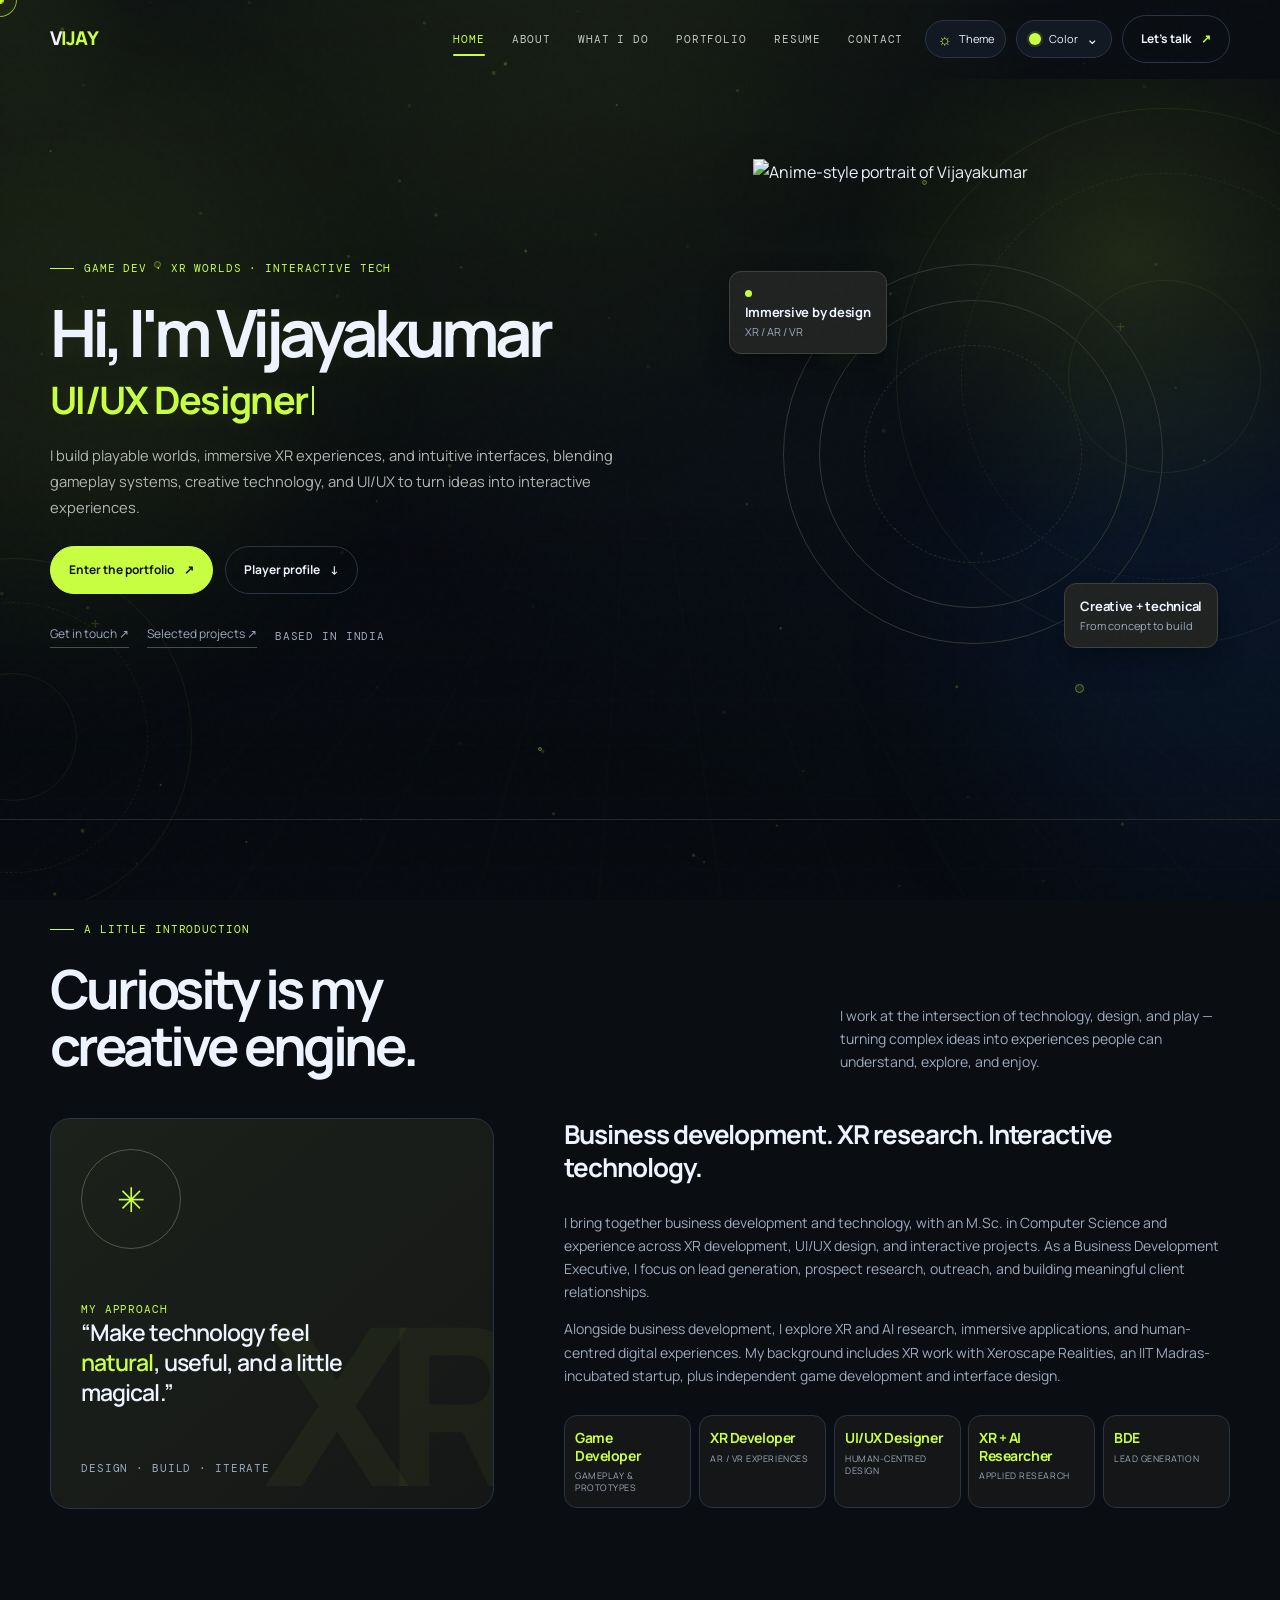
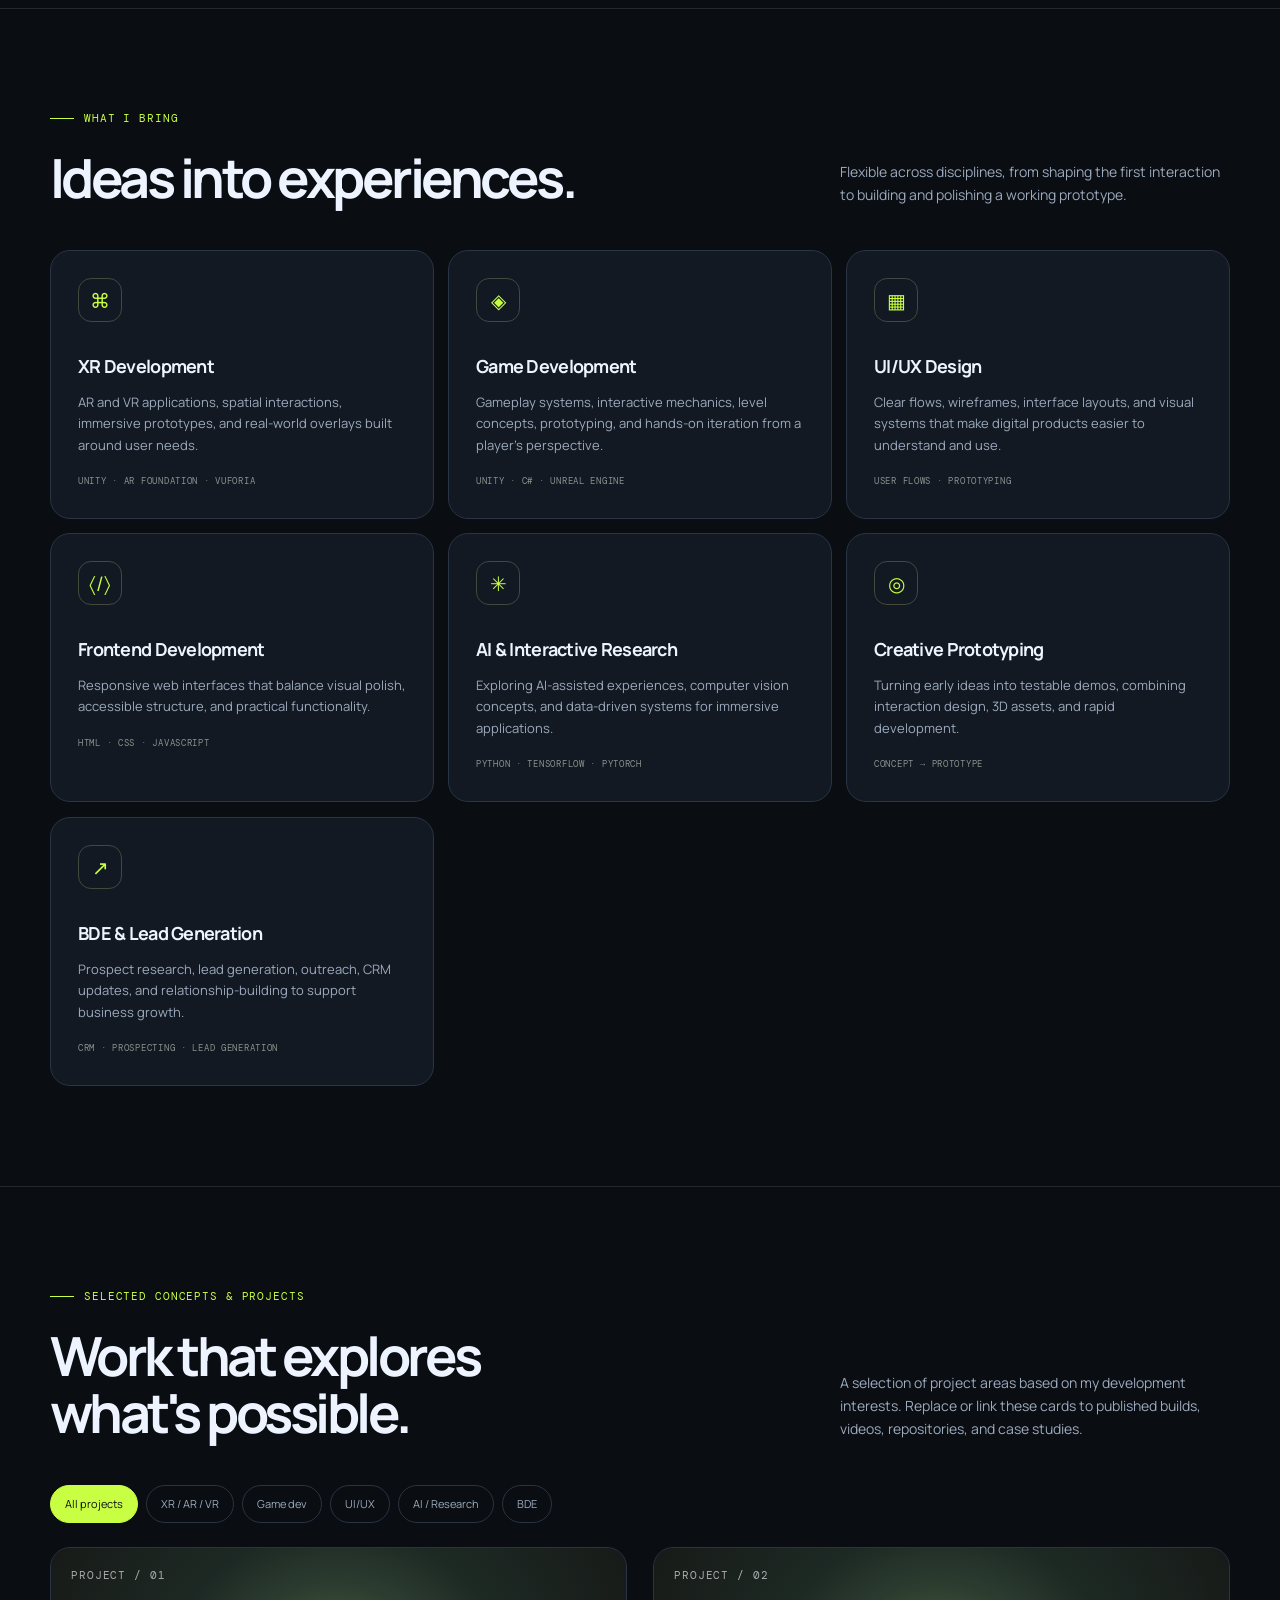
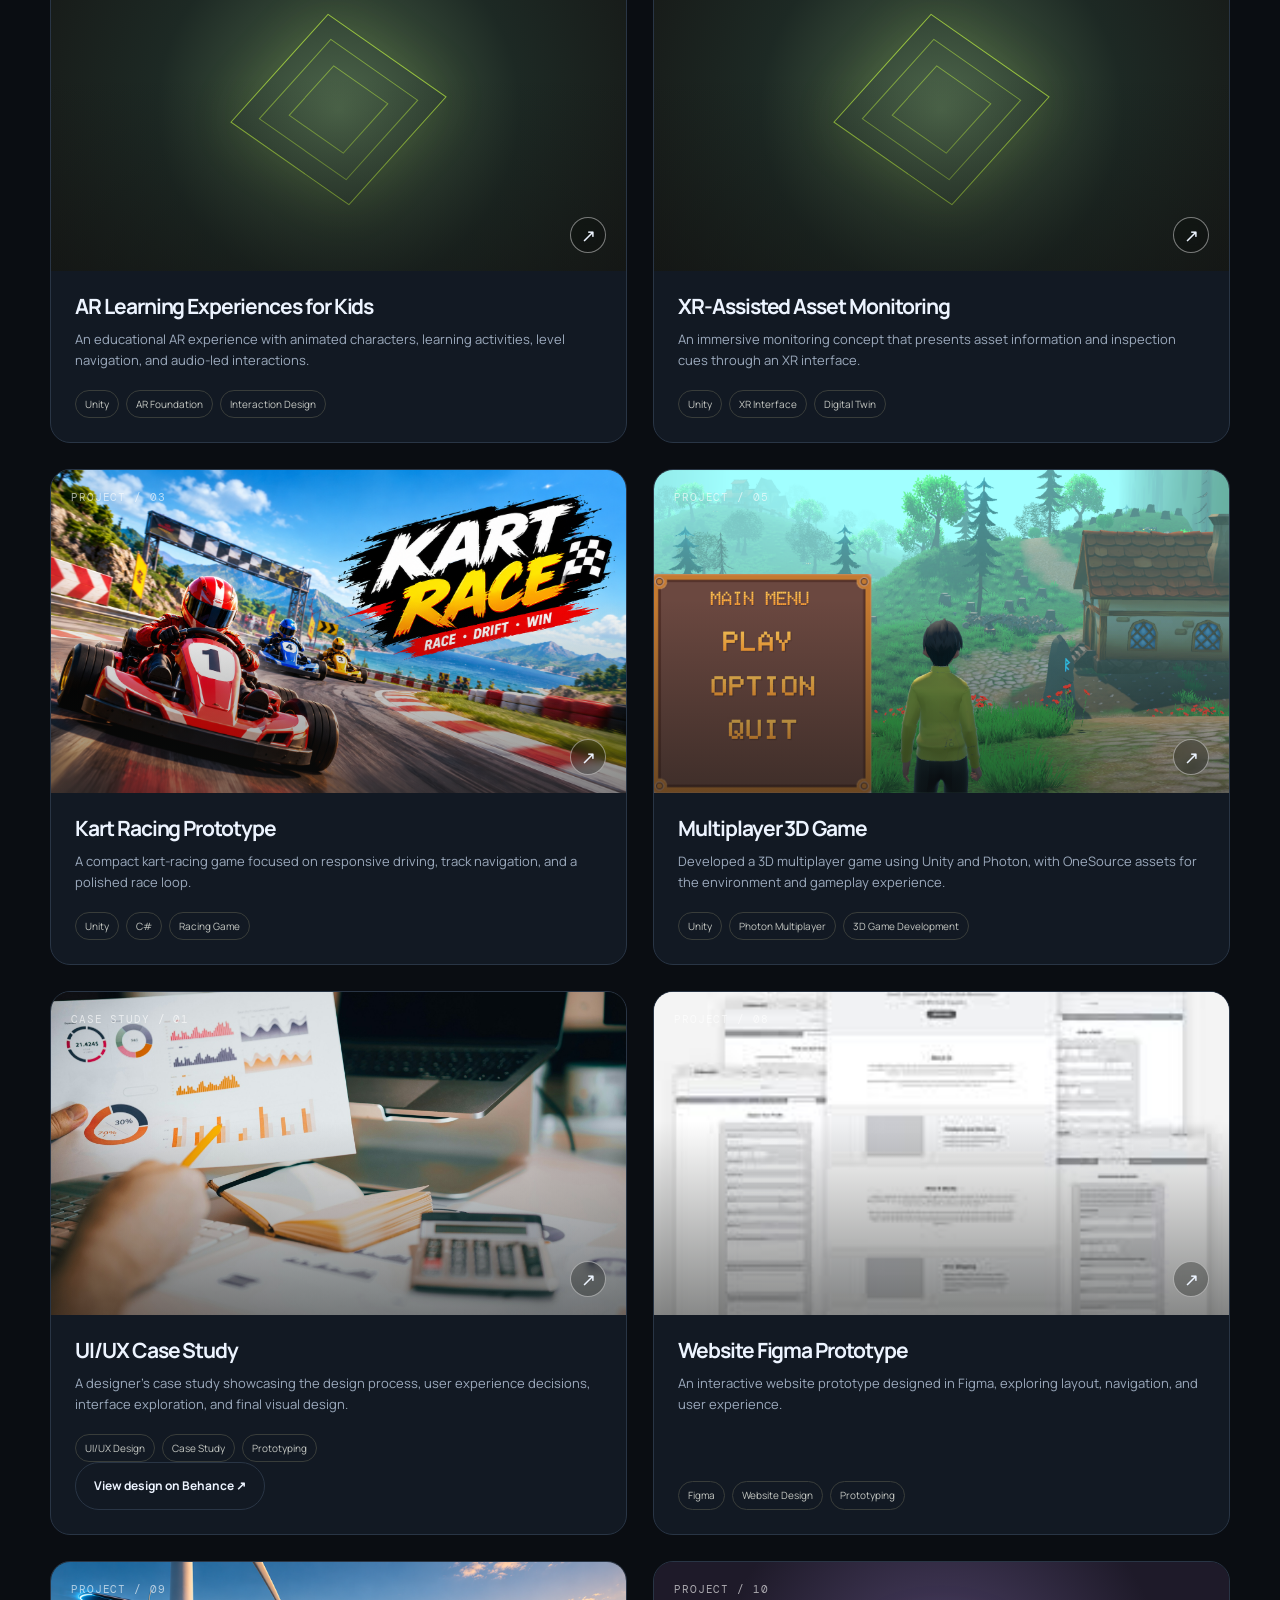
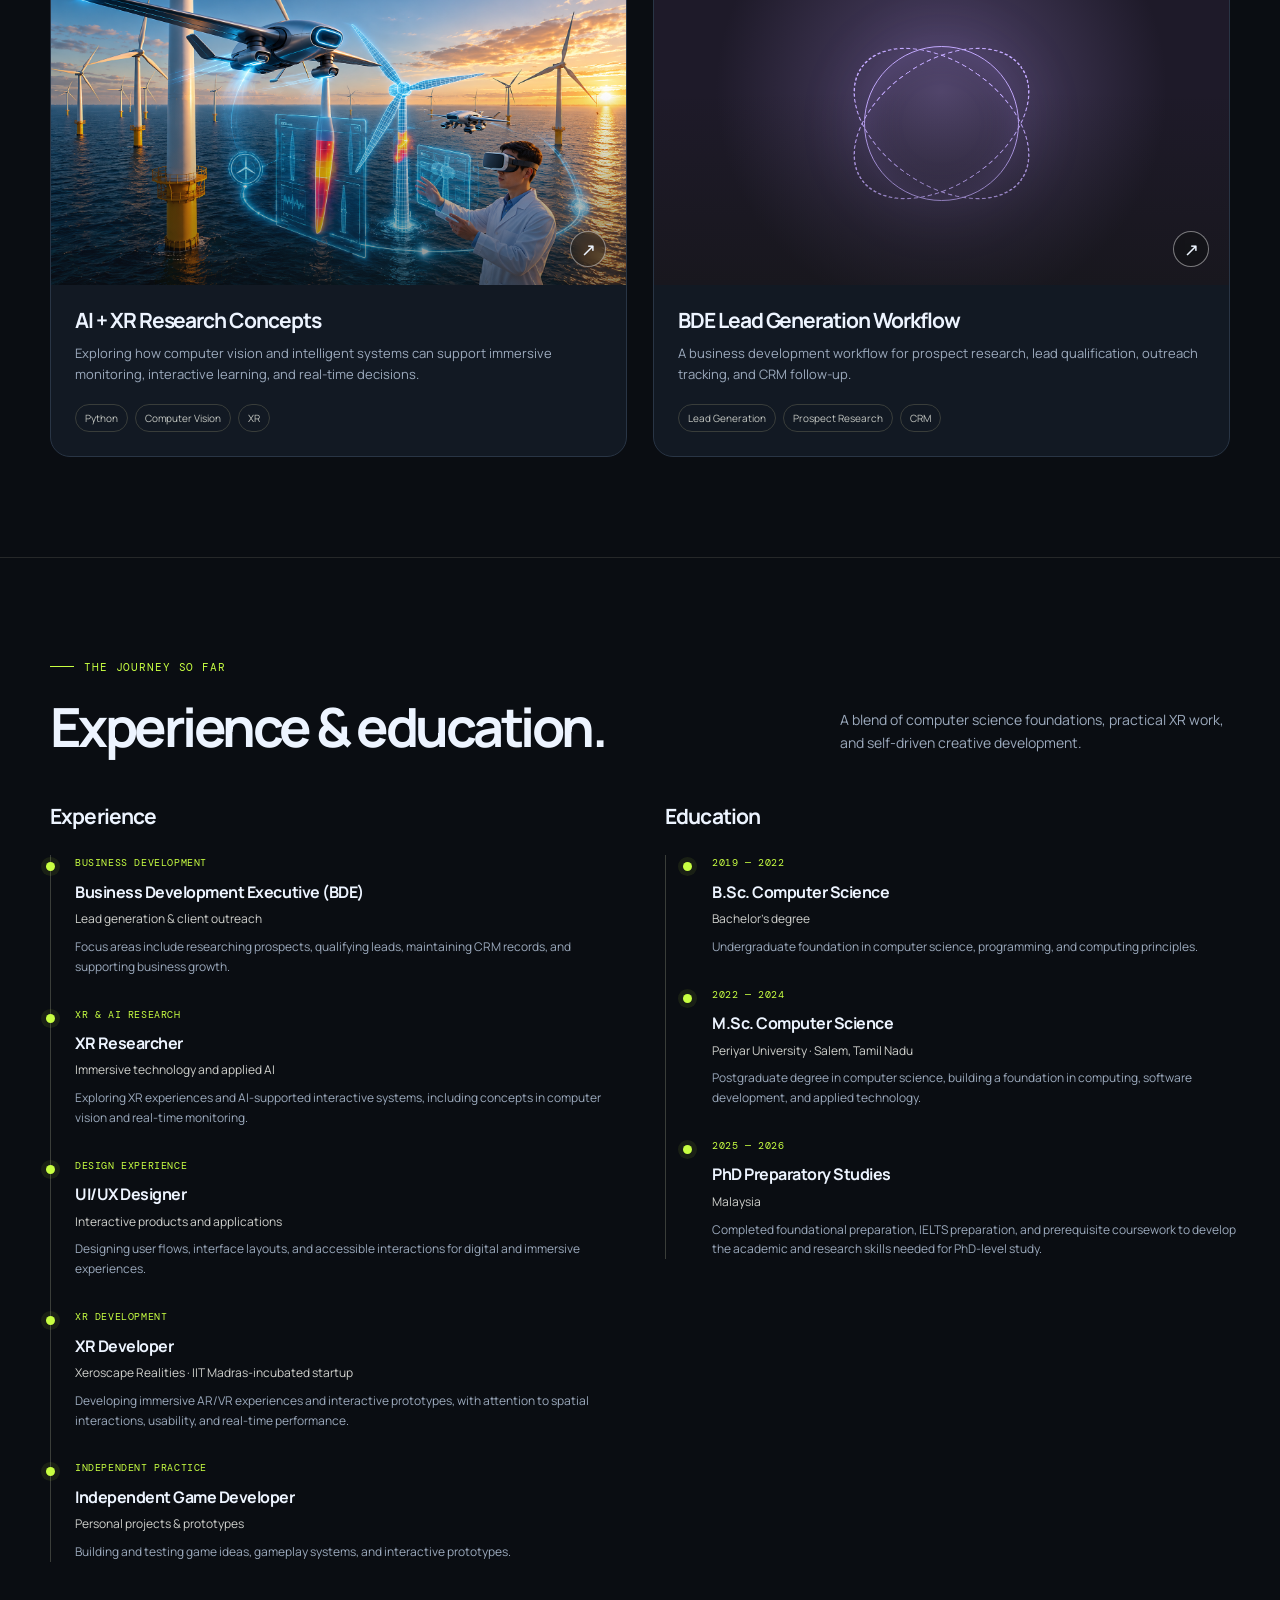
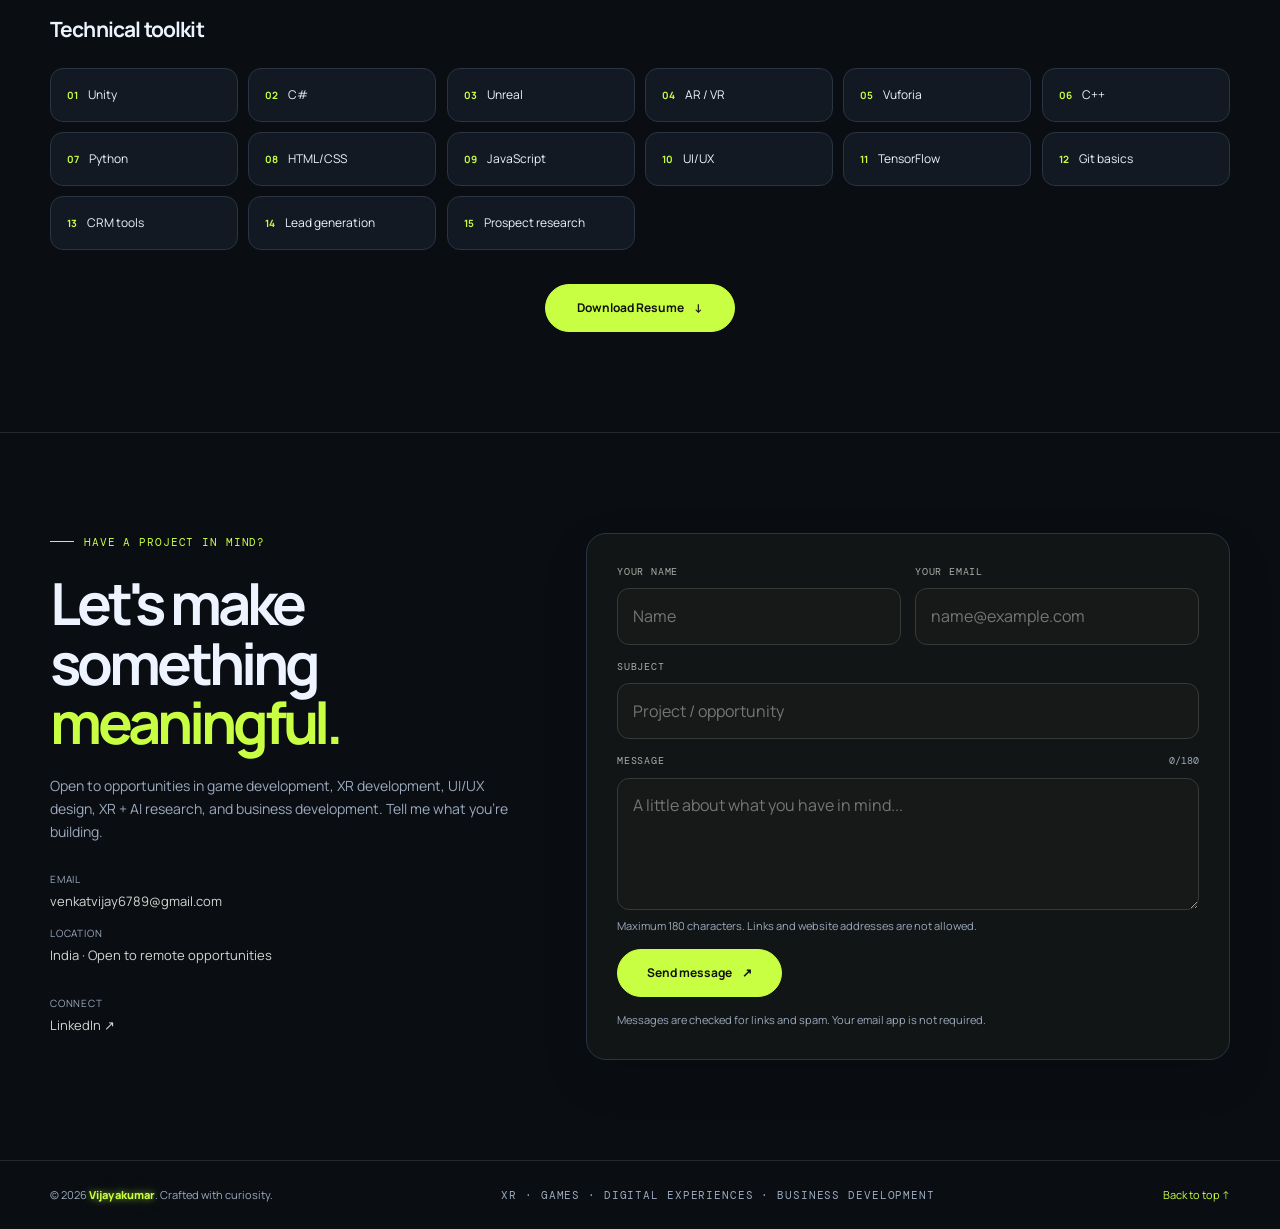
==== commit 44b7cac6: "Add files via upload" ====
--- a/index.html
+++ b/index.html
@@ -149,7 +149,7 @@
     </div></div>
   </div>
  <div class="resume-download reveal">
-  <a class="button primary" href="assets/resume/Vijaya-kumar-V-2026-Resume.pdf" download="Vijaya-kumar-V-2026-Resume.pdf" type="application/pdf" aria-label="Download Vijaya Kumar V 2026 resume">Download Resume <span>↓</span></a>
+  <a class="button primary" href="./assets/resume/Vijaya-kumar-V-2026-Resume.pdf" download="Vijaya-kumar-V-2026-Resume.pdf" type="application/pdf" aria-label="Download Vijaya Kumar V 2026 resume">Download Resume <span>↓</span></a>
 </div>
 </div></section>
 <section class="section" id="contact"><div class="wrap contact-grid">
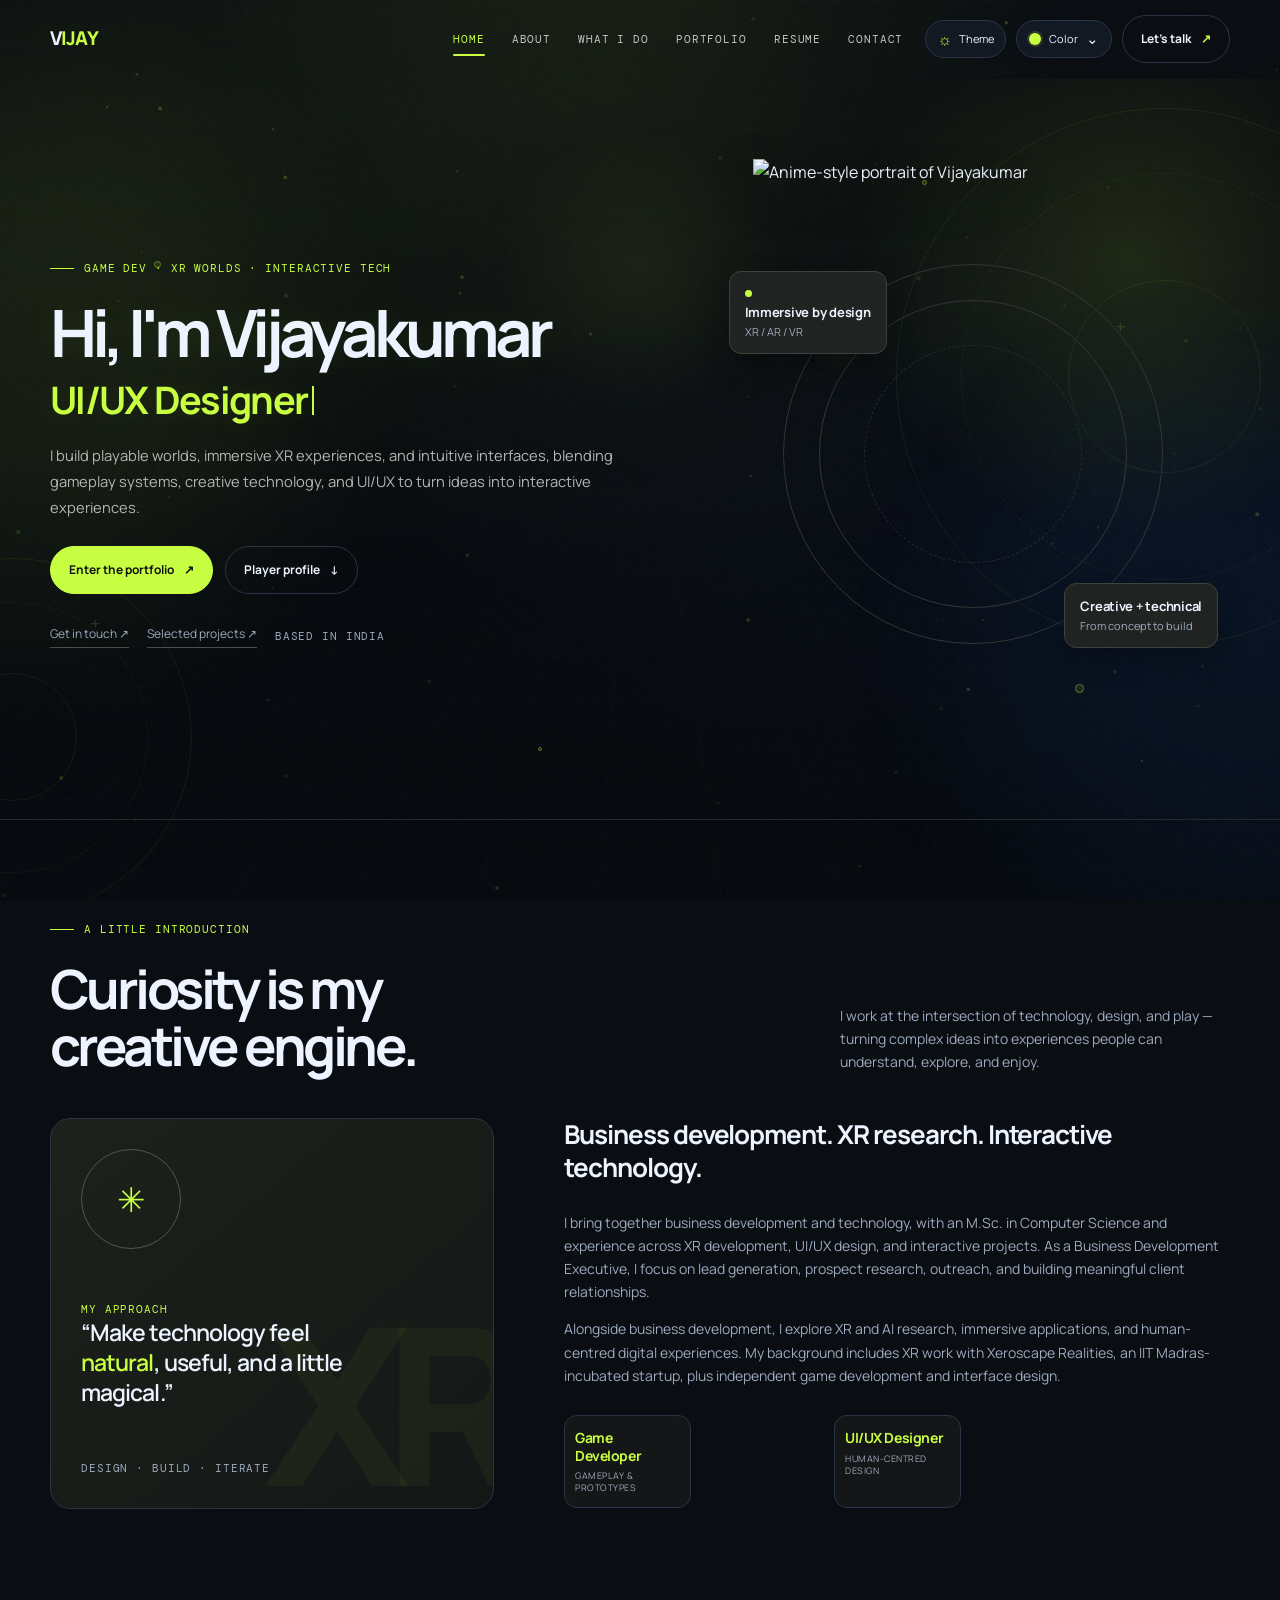
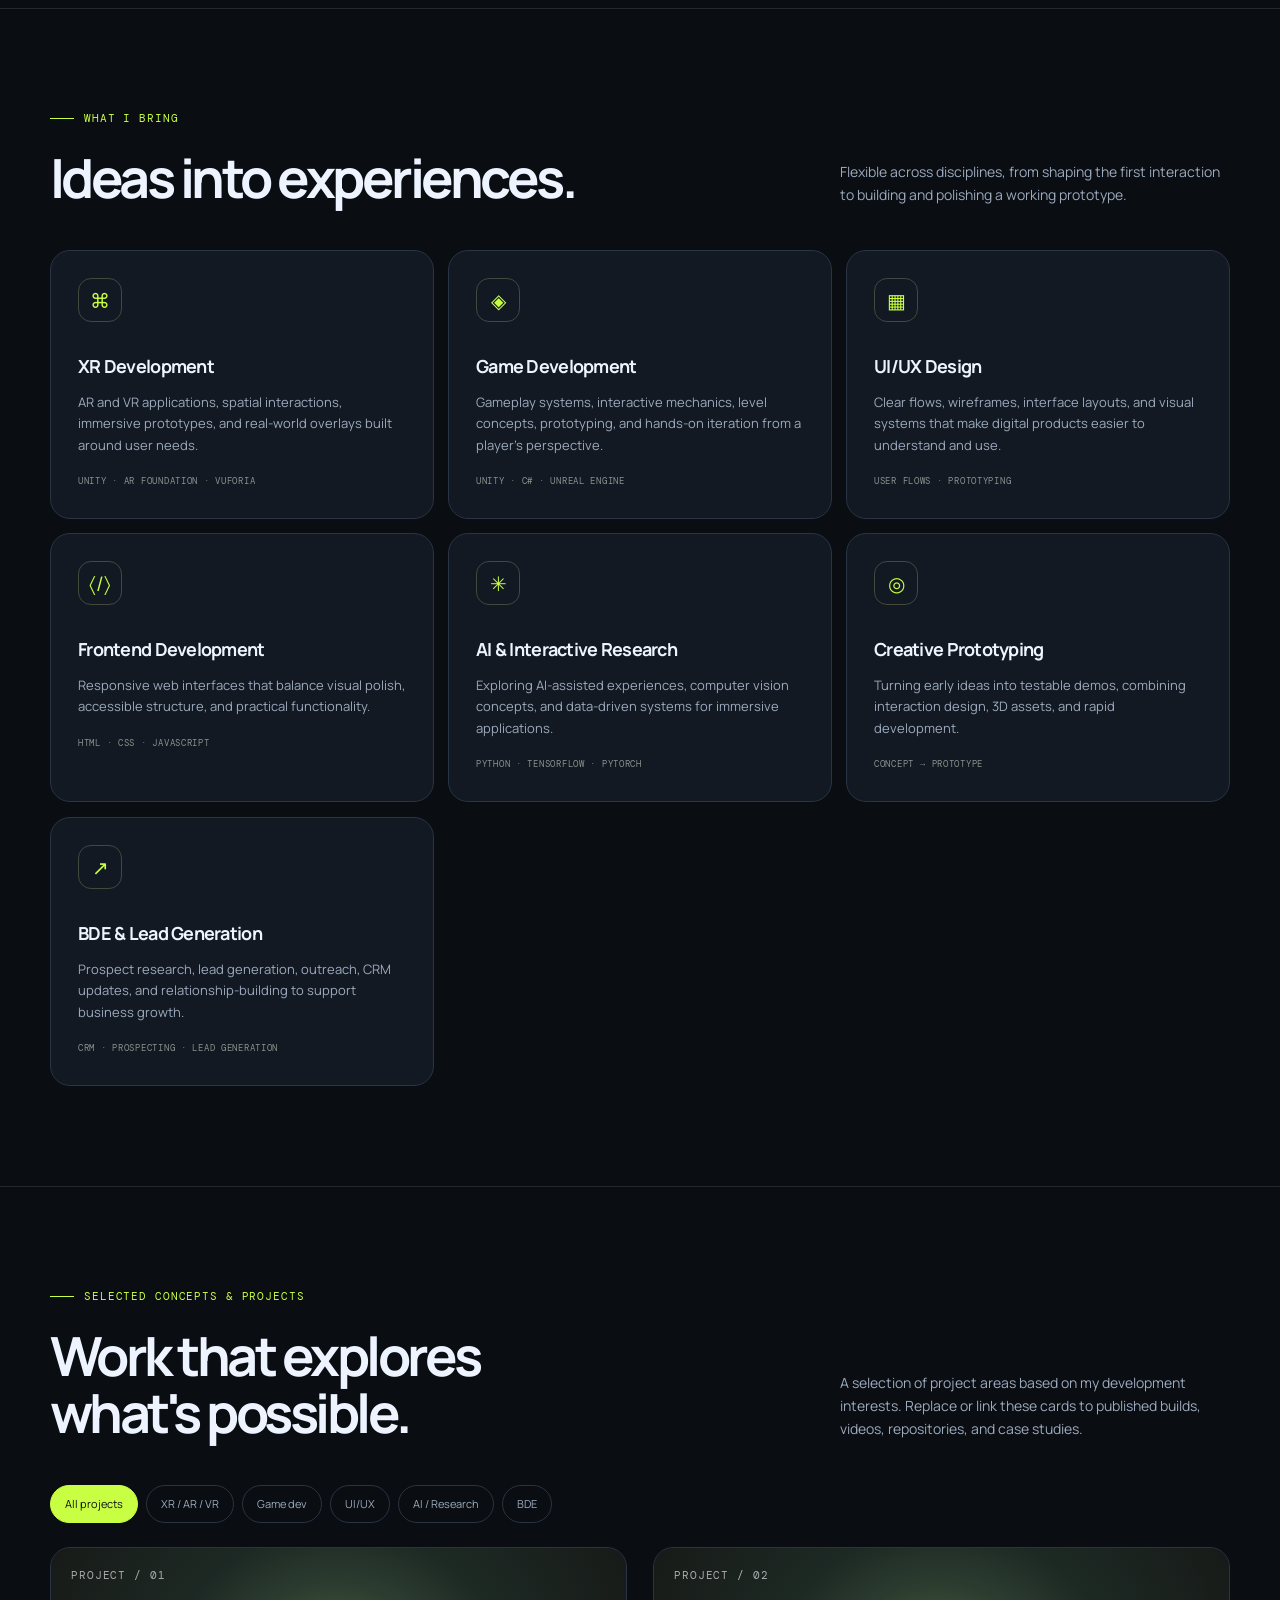
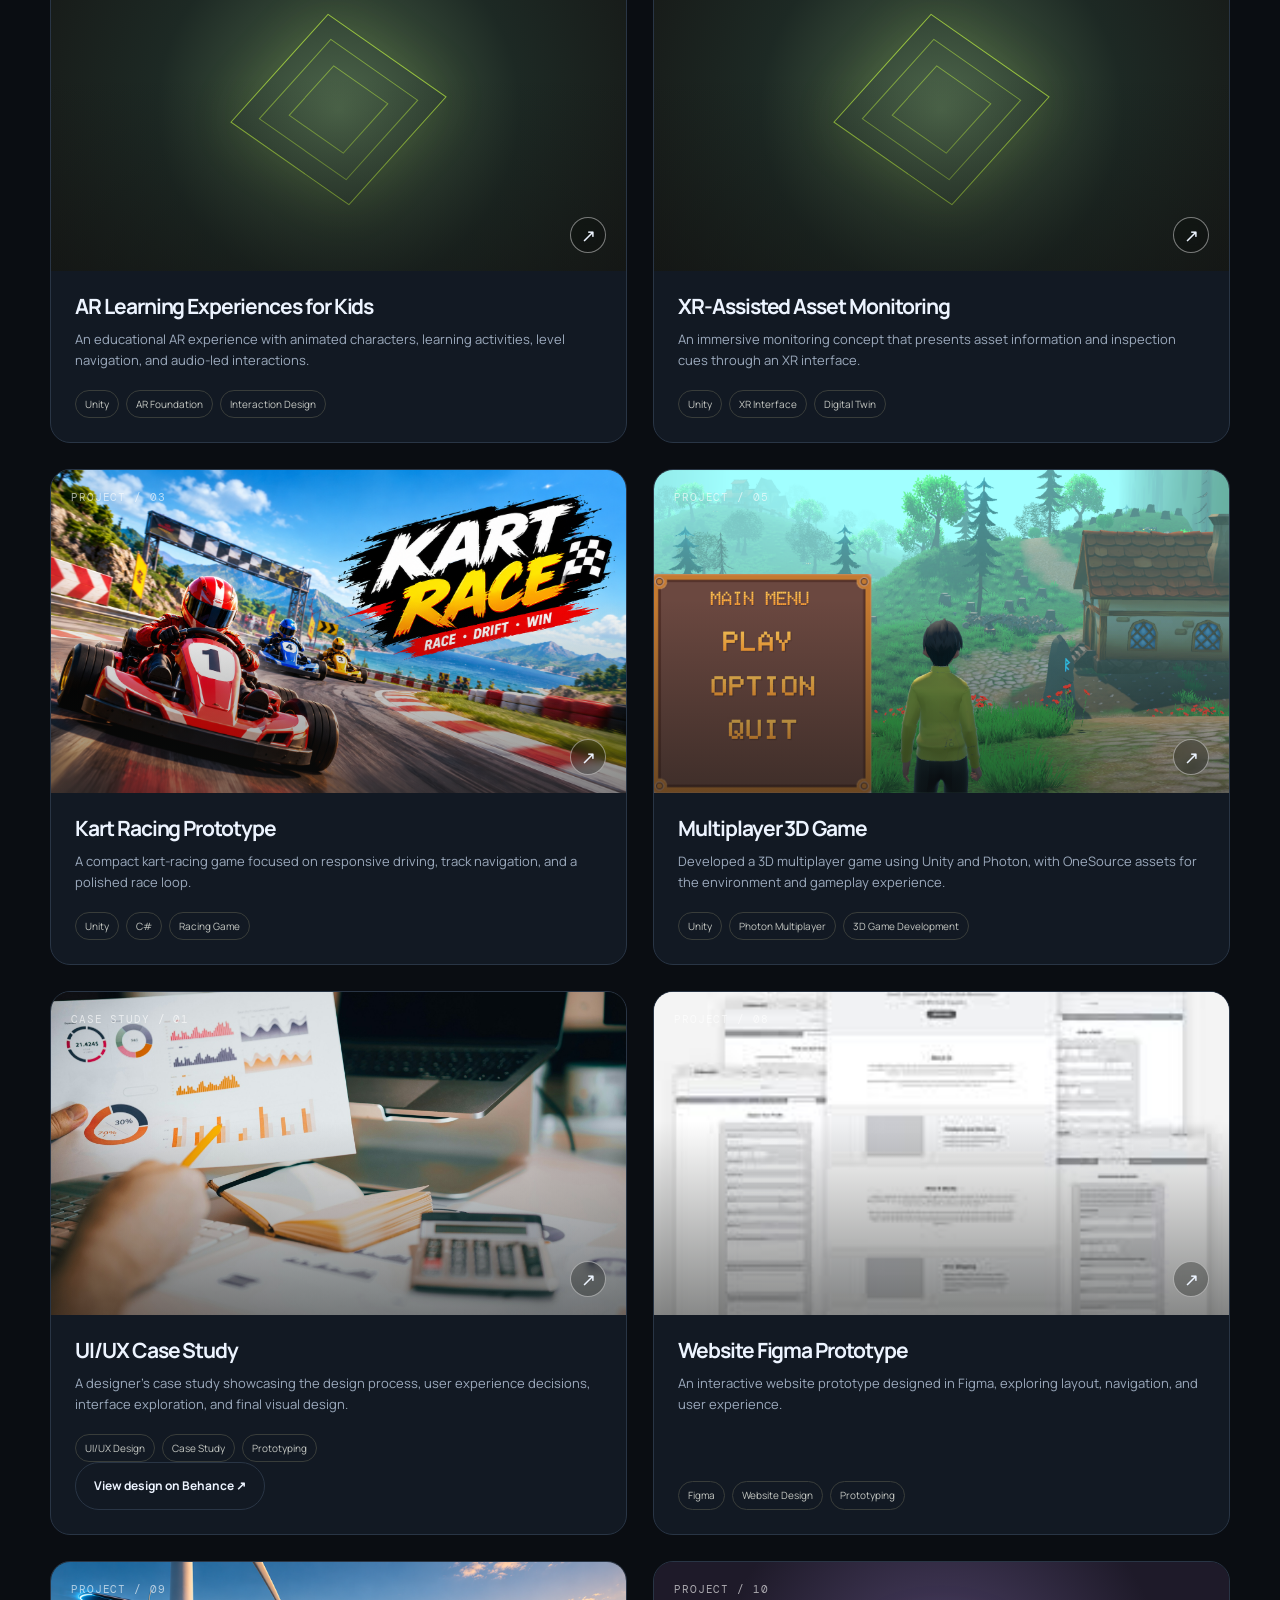
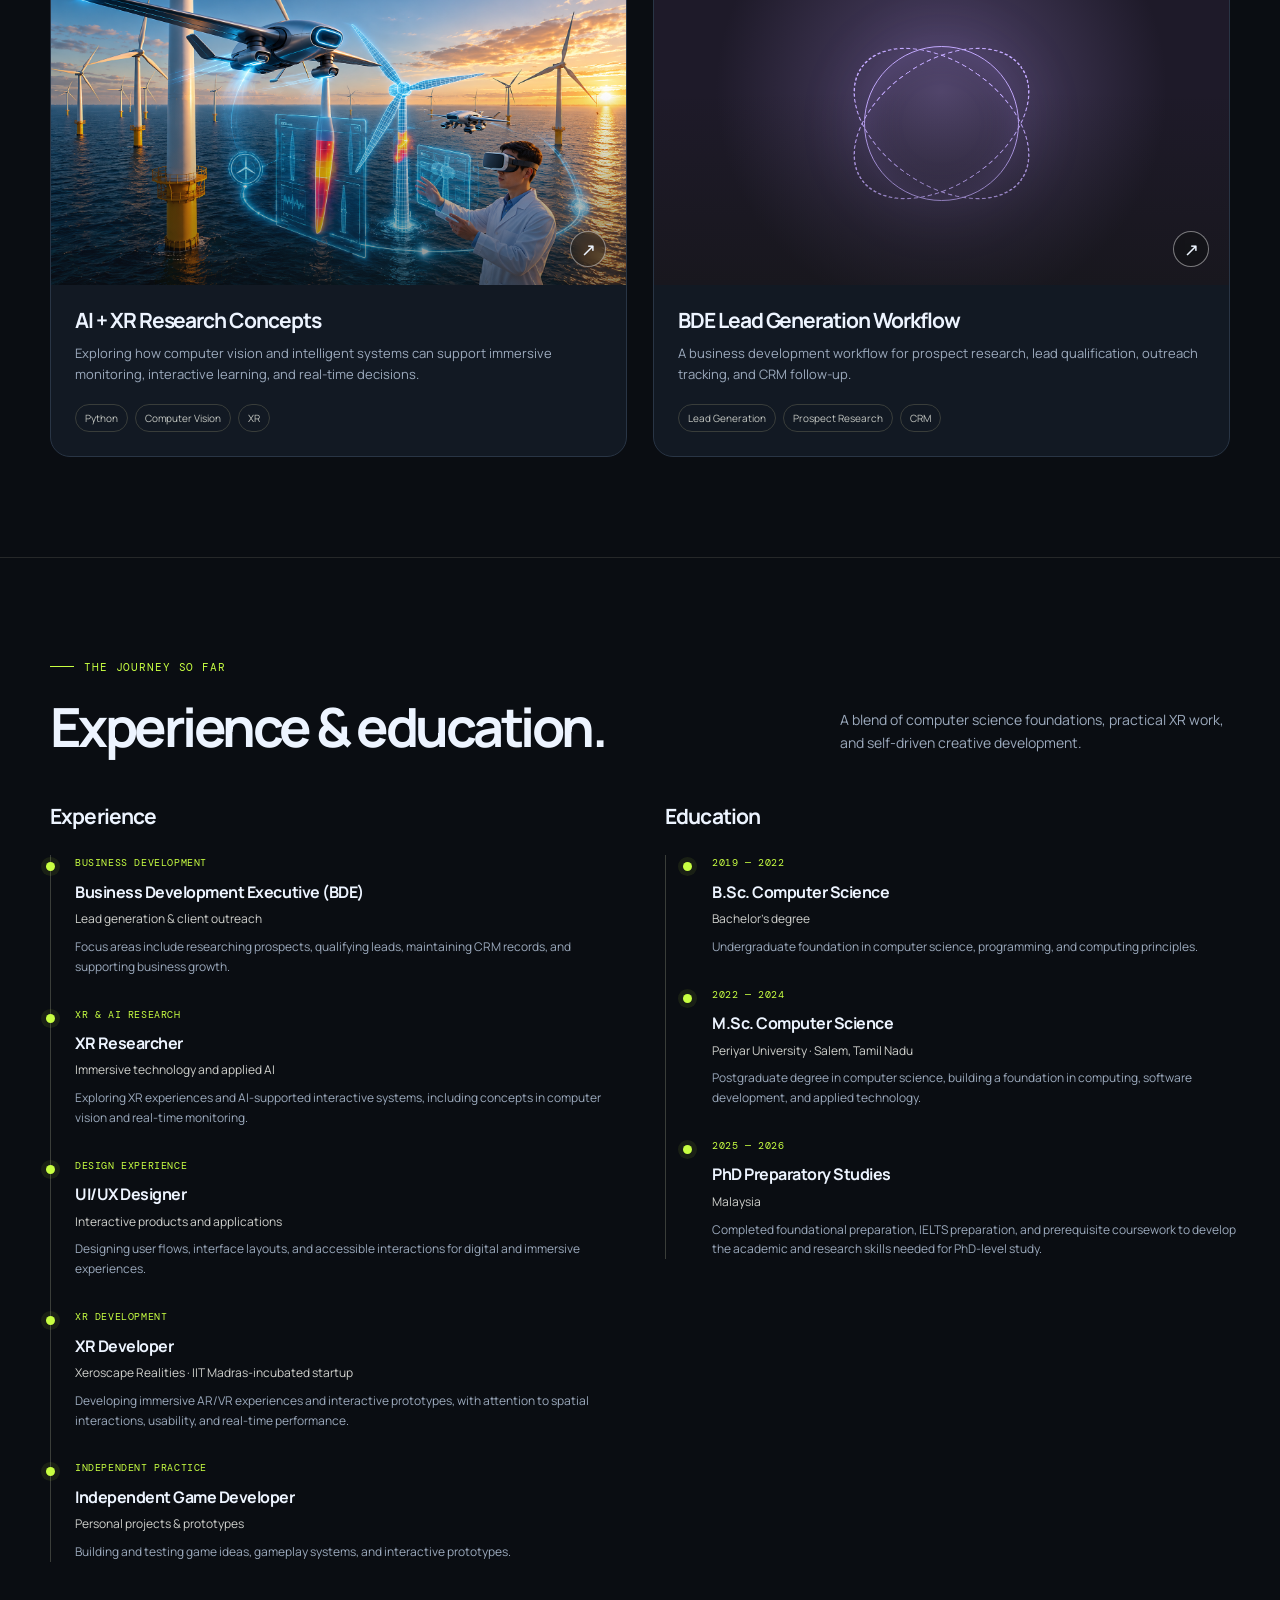
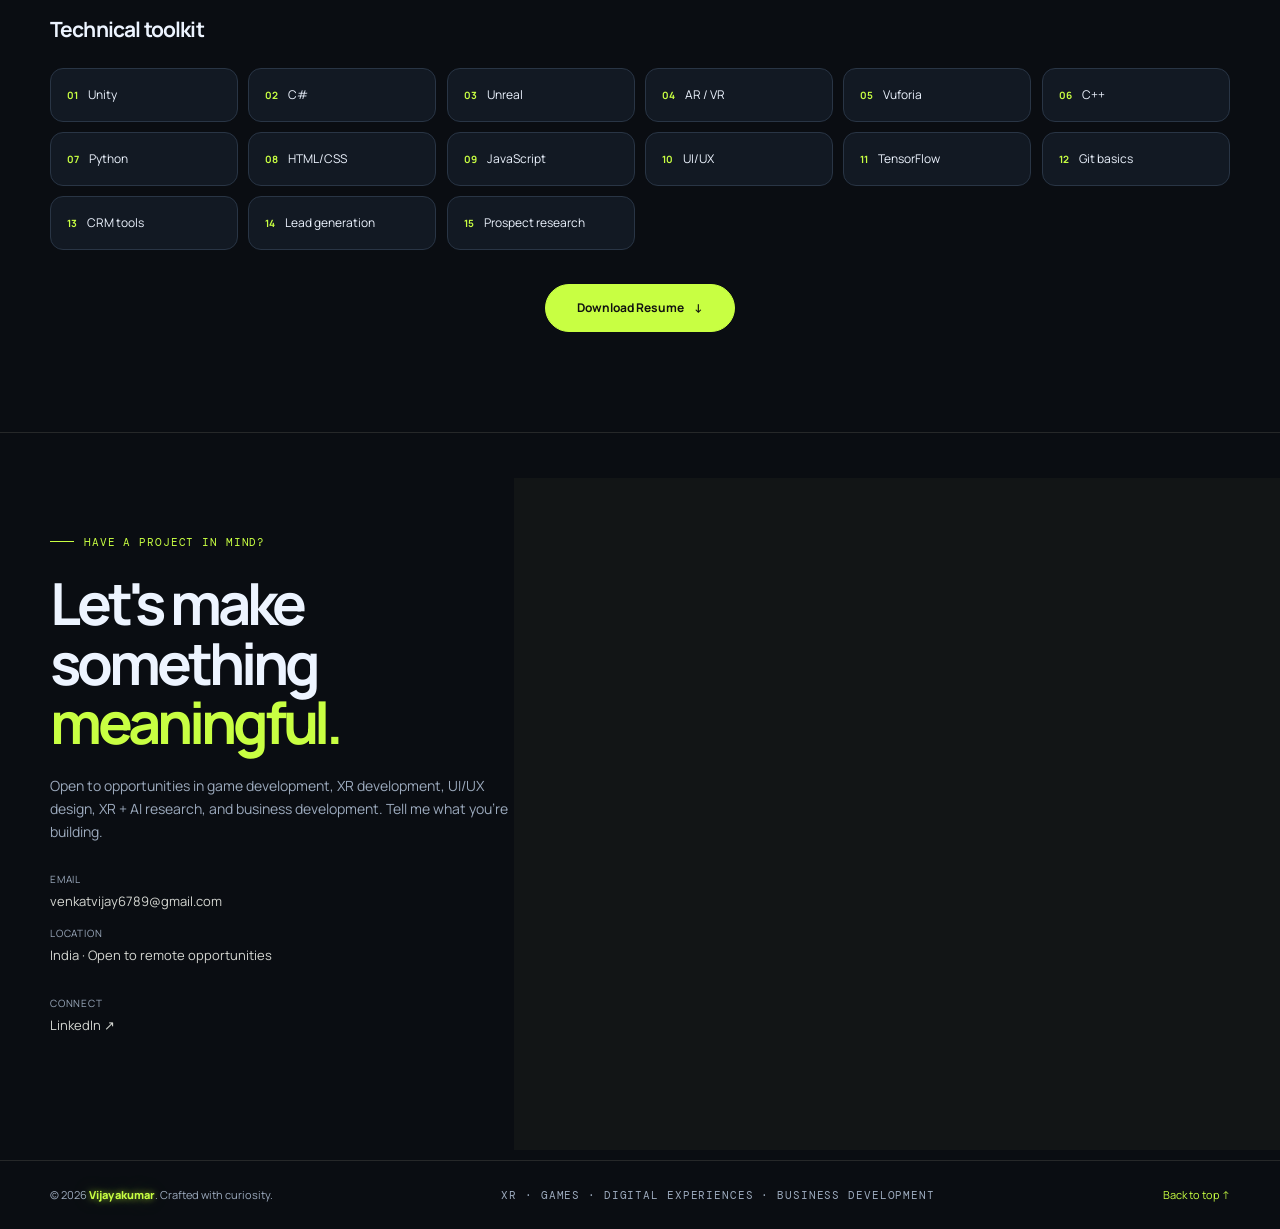
==== commit cb1ffcca: "Add files via upload" ====
--- a/index.html
+++ b/index.html
@@ -13,7 +13,7 @@
 
 
 
-<link rel="stylesheet" href="assets/css/style.css">
+<link rel="stylesheet" href="./assets/css/style.css">
 </head>
 <body>
 <div class="ambient-scene" aria-hidden="true">
@@ -61,7 +61,7 @@
   </div>
   <div class="hero-art" aria-label="Vijayakumar portrait">
     <div class="orbit"><span class="orbit-dot"></span></div>
-    <div class="portrait-card anime-portrait-stage"><img class="anime-portrait-image" src="assets/images/vijayakumar-anime-portrait.png" alt="Anime-style portrait of Vijayakumar" /></div>
+    <div class="portrait-card anime-portrait-stage"><img class="anime-portrait-image" src="./assets/images/vijayakumar-anime-portrait.png" alt="Anime-style portrait of Vijayakumar" /></div>
     <div class="float-label float-one"><span class="float-dot"></span><strong>Immersive by design</strong><span class="muted">XR / AR / VR</span></div>
     <div class="float-label float-two"><strong>Creative + technical</strong><span class="muted">From concept to build</span></div>
   </div>
@@ -103,7 +103,7 @@
   <div class="project-visual project-visual-image">
     <span class="project-number mono">PROJECT / 03</span>
     <img
-      src="assets/images/Kart%20Race_%20Drift%20to%20Win.png"
+      src="./assets/images/Kart%20Race_%20Drift%20to%20Win.png"
       alt="Kart Racing Prototype gameplay"
       class="project-thumbnail"
       loading="lazy"
@@ -121,11 +121,11 @@
   </div>
 </article>
     
-    <article class="project reveal" data-category="game" data-project-url="" data-source-url=""><div class="project-visual project-visual-image"><span class="project-number mono">PROJECT / 05</span><img src="assets/images/multiplayer-3d-game-thumbnail.png" alt="3D multiplayer Unity game screenshot showing a character in a fantasy village" class="project-thumbnail" loading="lazy"><span class="project-arrow">↗</span></div><div class="project-info"><h3>Multiplayer 3D Game</h3><p>Developed a 3D multiplayer game using Unity and Photon, with OneSource assets for the environment and gameplay experience.</p><div class="project-tags"><span class="tag-chip">Unity</span><span class="tag-chip">Photon Multiplayer</span><span class="tag-chip">3D Game Development</span></div></div></article>
-    <article class="project reveal" data-category="design" data-project-url="https://www.behance.net/" data-source-url=""><div class="project-visual project-visual-image"><span class="project-number mono">CASE STUDY / 01</span><img src="assets/images/uiux-case-study-thumbnail.jpg" alt="UI/UX case study thumbnail showing an analytics dashboard, charts, and design research" class="project-thumbnail" loading="lazy"><span class="project-arrow">↗</span></div><div class="project-info"><h3>UI/UX Case Study</h3><p>A designer’s case study showcasing the design process, user experience decisions, interface exploration, and final visual design.</p><div class="project-tags"><span class="tag-chip">UI/UX Design</span><span class="tag-chip">Case Study</span><span class="tag-chip">Prototyping</span></div><a class="button project-behance-link" href="https://www.behance.net/" target="_blank" rel="noopener noreferrer" onclick="event.stopPropagation()">View design on Behance ↗</a></div></article>
+    <article class="project reveal" data-category="game" data-project-url="" data-source-url=""><div class="project-visual project-visual-image"><span class="project-number mono">PROJECT / 05</span><img src="./assets/images/multiplayer-3d-game-thumbnail.png" alt="3D multiplayer Unity game screenshot showing a character in a fantasy village" class="project-thumbnail" loading="lazy"><span class="project-arrow">↗</span></div><div class="project-info"><h3>Multiplayer 3D Game</h3><p>Developed a 3D multiplayer game using Unity and Photon, with OneSource assets for the environment and gameplay experience.</p><div class="project-tags"><span class="tag-chip">Unity</span><span class="tag-chip">Photon Multiplayer</span><span class="tag-chip">3D Game Development</span></div></div></article>
+    <article class="project reveal" data-category="design" data-project-url="https://www.behance.net/" data-source-url=""><div class="project-visual project-visual-image"><span class="project-number mono">CASE STUDY / 01</span><img src="./assets/images/uiux-case-study-thumbnail.jpg" alt="UI/UX case study thumbnail showing an analytics dashboard, charts, and design research" class="project-thumbnail" loading="lazy"><span class="project-arrow">↗</span></div><div class="project-info"><h3>UI/UX Case Study</h3><p>A designer’s case study showcasing the design process, user experience decisions, interface exploration, and final visual design.</p><div class="project-tags"><span class="tag-chip">UI/UX Design</span><span class="tag-chip">Case Study</span><span class="tag-chip">Prototyping</span></div><a class="button project-behance-link" href="https://www.behance.net/" target="_blank" rel="noopener noreferrer" onclick="event.stopPropagation()">View design on Behance ↗</a></div></article>
     
-    <article class="project reveal" data-category="design" data-project-url="https://www.figma.com/proto/j4d7v8cXOemynWTQ1S3Pq7/Redesign--1-?node-id=1-7714&starting-point-node-id=1%3A82&t=SsVndFCGGFBSHom0-1" data-source-url=""><div class="project-visual visual-ui visual-figma"><img class="project-thumbnail" src="assets/images/website-figma-prototype-thumbnail.jpg" alt="Website Figma prototype interface thumbnail"><span class="project-number mono">PROJECT / 08</span><span class="project-arrow">↗</span></div><div class="project-info"><h3>Website Figma Prototype</h3><p>An interactive website prototype designed in Figma, exploring layout, navigation, and user experience.</p><div class="project-tags"><span class="tag-chip">Figma</span><span class="tag-chip">Website Design</span><span class="tag-chip">Prototyping</span></div></div></article>
-    <article class="project reveal" data-category="ai" data-project-url="" data-source-url=""><div class="project-visual project-visual-image"><img class="project-thumbnail" src="assets/images/ai-xr-offshore-wind-twin.png" alt="Autonomous drone inspecting an offshore wind turbine with a digital-twin holographic interface" /><span class="project-number mono">PROJECT / 09</span><span class="project-arrow">↗</span></div><div class="project-info"><h3>AI + XR Research Concepts</h3><p>Exploring how computer vision and intelligent systems can support immersive monitoring, interactive learning, and real-time decisions.</p><div class="project-tags"><span class="tag-chip">Python</span><span class="tag-chip">Computer Vision</span><span class="tag-chip">XR</span></div></div></article>
+    <article class="project reveal" data-category="design" data-project-url="https://www.figma.com/proto/j4d7v8cXOemynWTQ1S3Pq7/Redesign--1-?node-id=1-7714&starting-point-node-id=1%3A82&t=SsVndFCGGFBSHom0-1" data-source-url=""><div class="project-visual visual-ui visual-figma"><img class="project-thumbnail" src="./assets/images/website-figma-prototype-thumbnail.jpg" alt="Website Figma prototype interface thumbnail"><span class="project-number mono">PROJECT / 08</span><span class="project-arrow">↗</span></div><div class="project-info"><h3>Website Figma Prototype</h3><p>An interactive website prototype designed in Figma, exploring layout, navigation, and user experience.</p><div class="project-tags"><span class="tag-chip">Figma</span><span class="tag-chip">Website Design</span><span class="tag-chip">Prototyping</span></div></div></article>
+    <article class="project reveal" data-category="ai" data-project-url="" data-source-url=""><div class="project-visual project-visual-image"><img class="project-thumbnail" src="./assets/images/ai-xr-offshore-wind-twin.png" alt="Autonomous drone inspecting an offshore wind turbine with a digital-twin holographic interface" /><span class="project-number mono">PROJECT / 09</span><span class="project-arrow">↗</span></div><div class="project-info"><h3>AI + XR Research Concepts</h3><p>Exploring how computer vision and intelligent systems can support immersive monitoring, interactive learning, and real-time decisions.</p><div class="project-tags"><span class="tag-chip">Python</span><span class="tag-chip">Computer Vision</span><span class="tag-chip">XR</span></div></div></article>
     <article class="project reveal" data-category="bde" data-project-url="" data-source-url=""><div class="project-visual visual-ai"><span class="project-number mono">PROJECT / 10</span><div class="ai-orb"></div><span class="project-arrow">↗</span></div><div class="project-info"><h3>BDE Lead Generation Workflow</h3><p>A business development workflow for prospect research, lead qualification, outreach tracking, and CRM follow-up.</p><div class="project-tags"><span class="tag-chip">Lead Generation</span><span class="tag-chip">Prospect Research</span><span class="tag-chip">CRM</span></div></div></article>
   </div>
 </div></section>
@@ -169,7 +169,7 @@
 </main>
 <footer class="footer"><div class="wrap footer-row"><span>© <span id="year"></span> <strong class="footer-name">Vijayakumar</strong>. Crafted with curiosity.</span><span class="mono">XR · GAMES · DIGITAL EXPERIENCES · BUSINESS DEVELOPMENT </span><a class="backtop" href="#home">Back to top ↑</a></div></footer>
 
-<script src="assets/js/script.js" defer></script>
+<script src="./assets/js/script.js" defer></script>
 </body>
 </html>
 
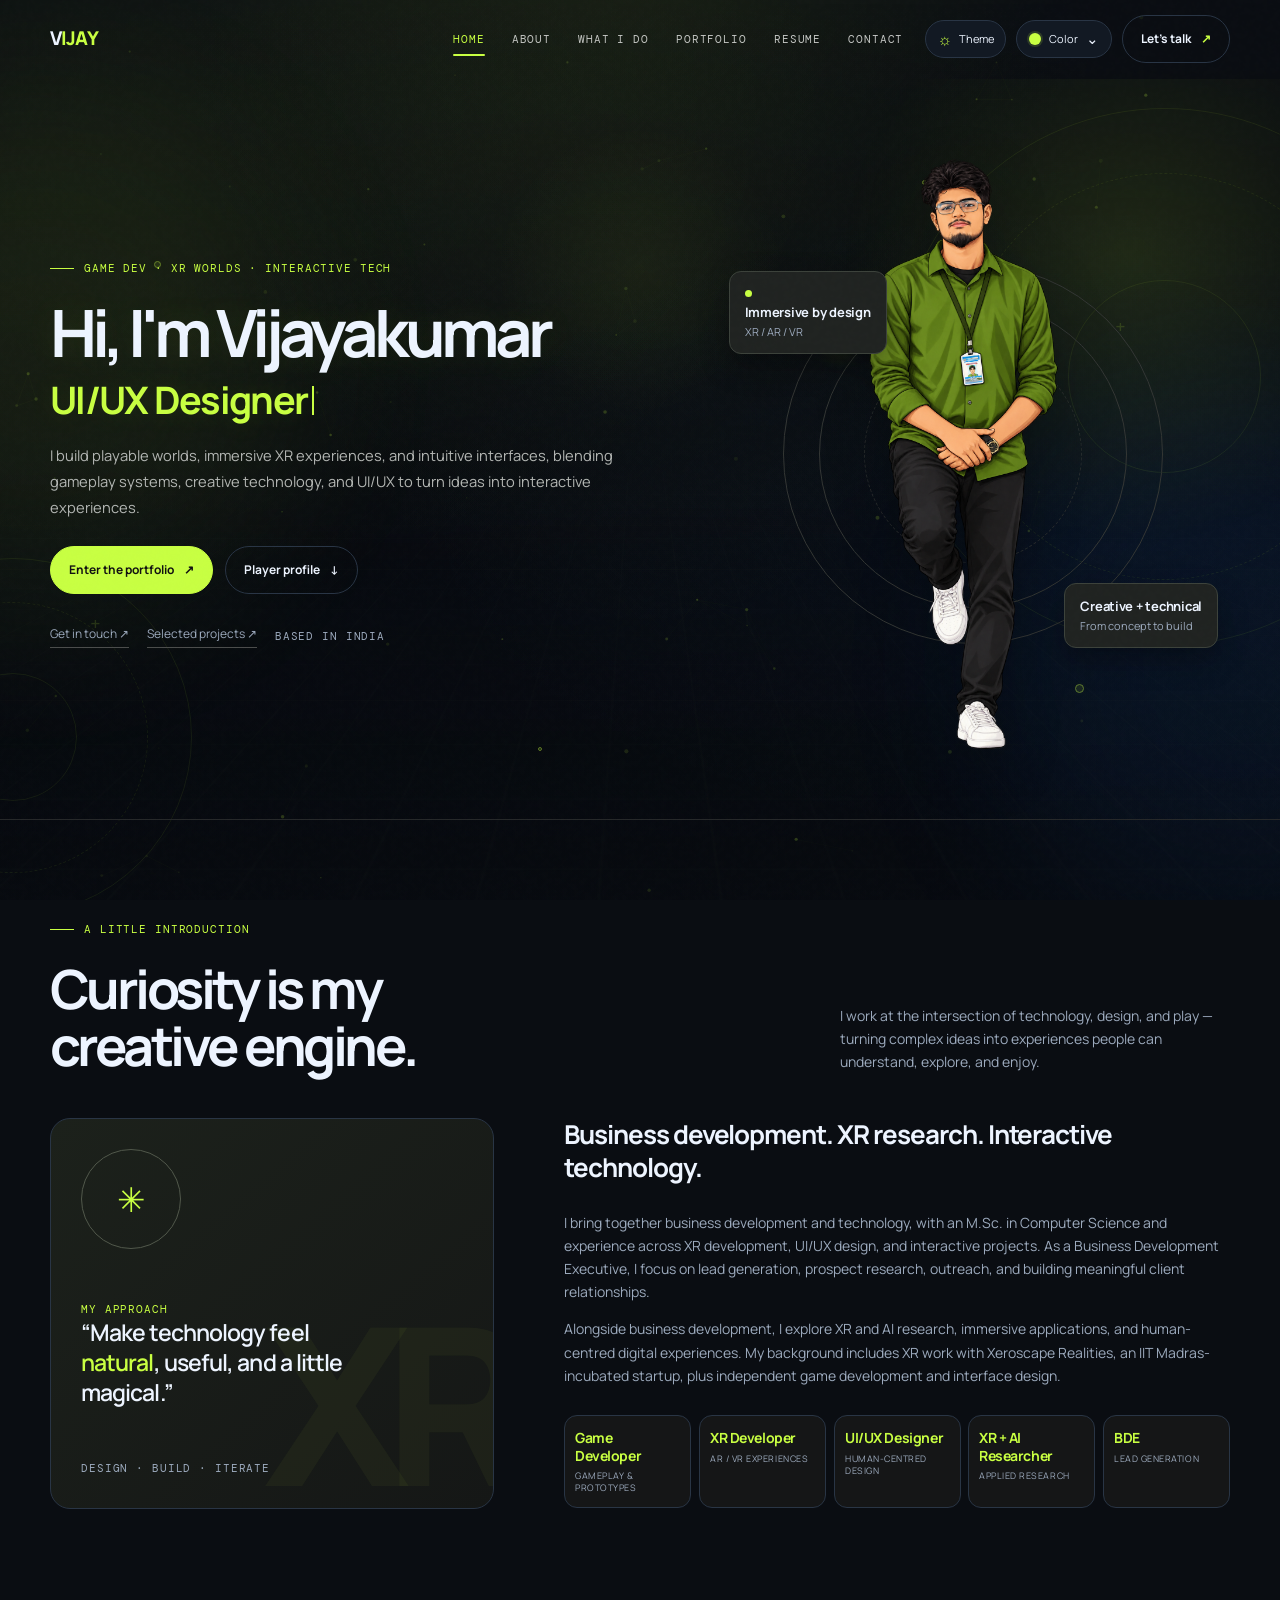
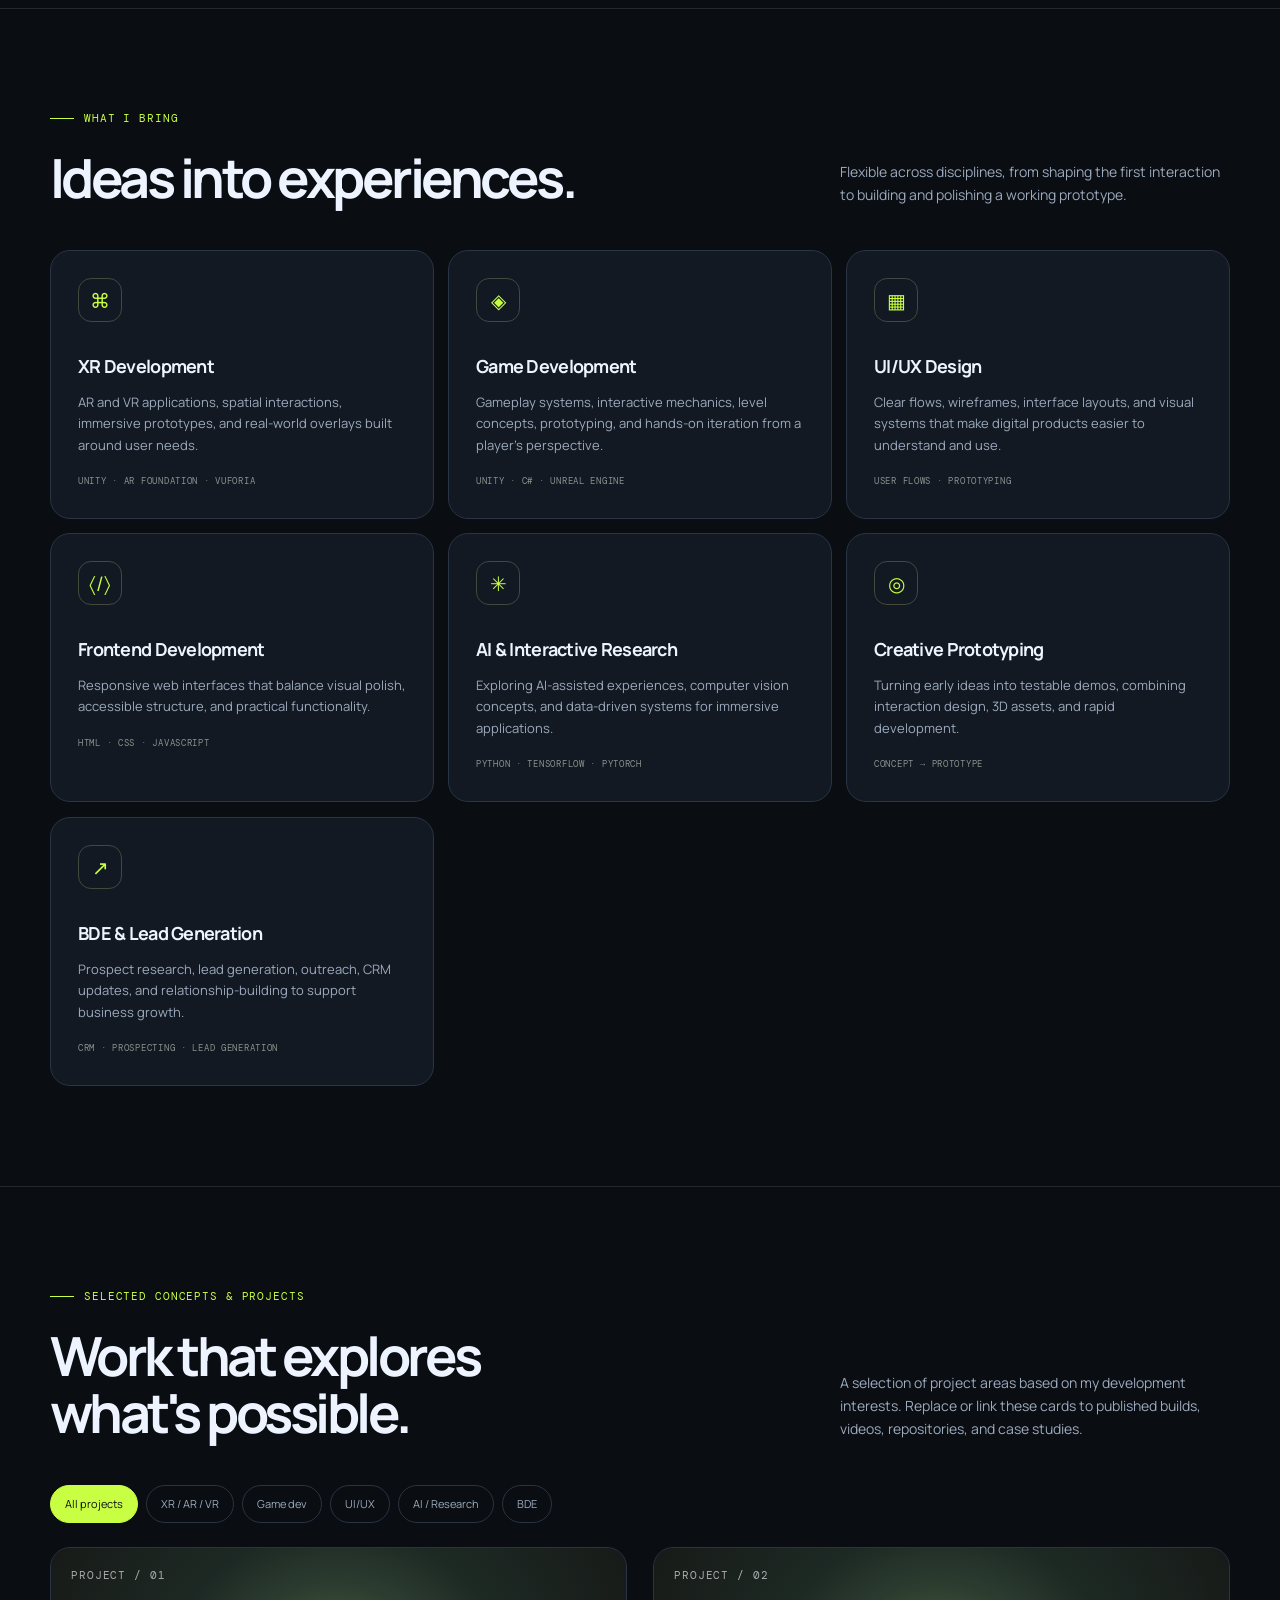
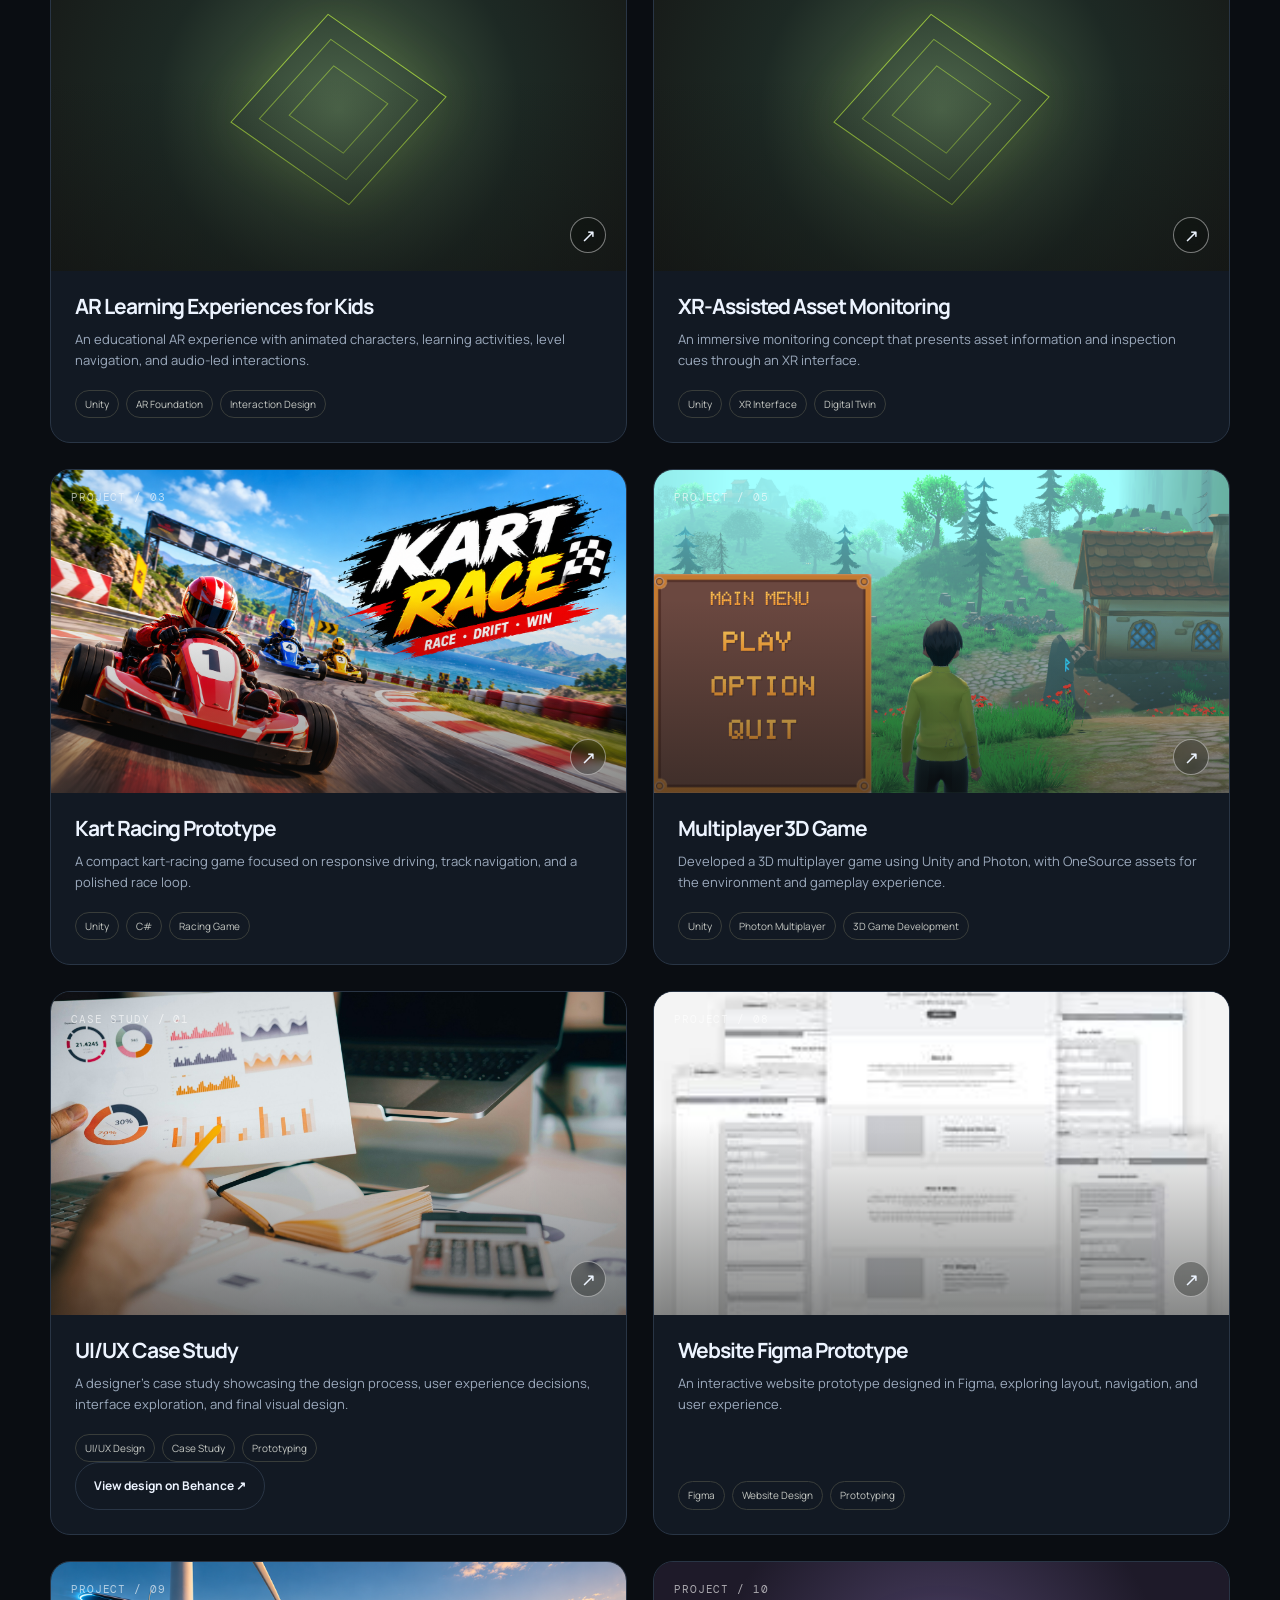
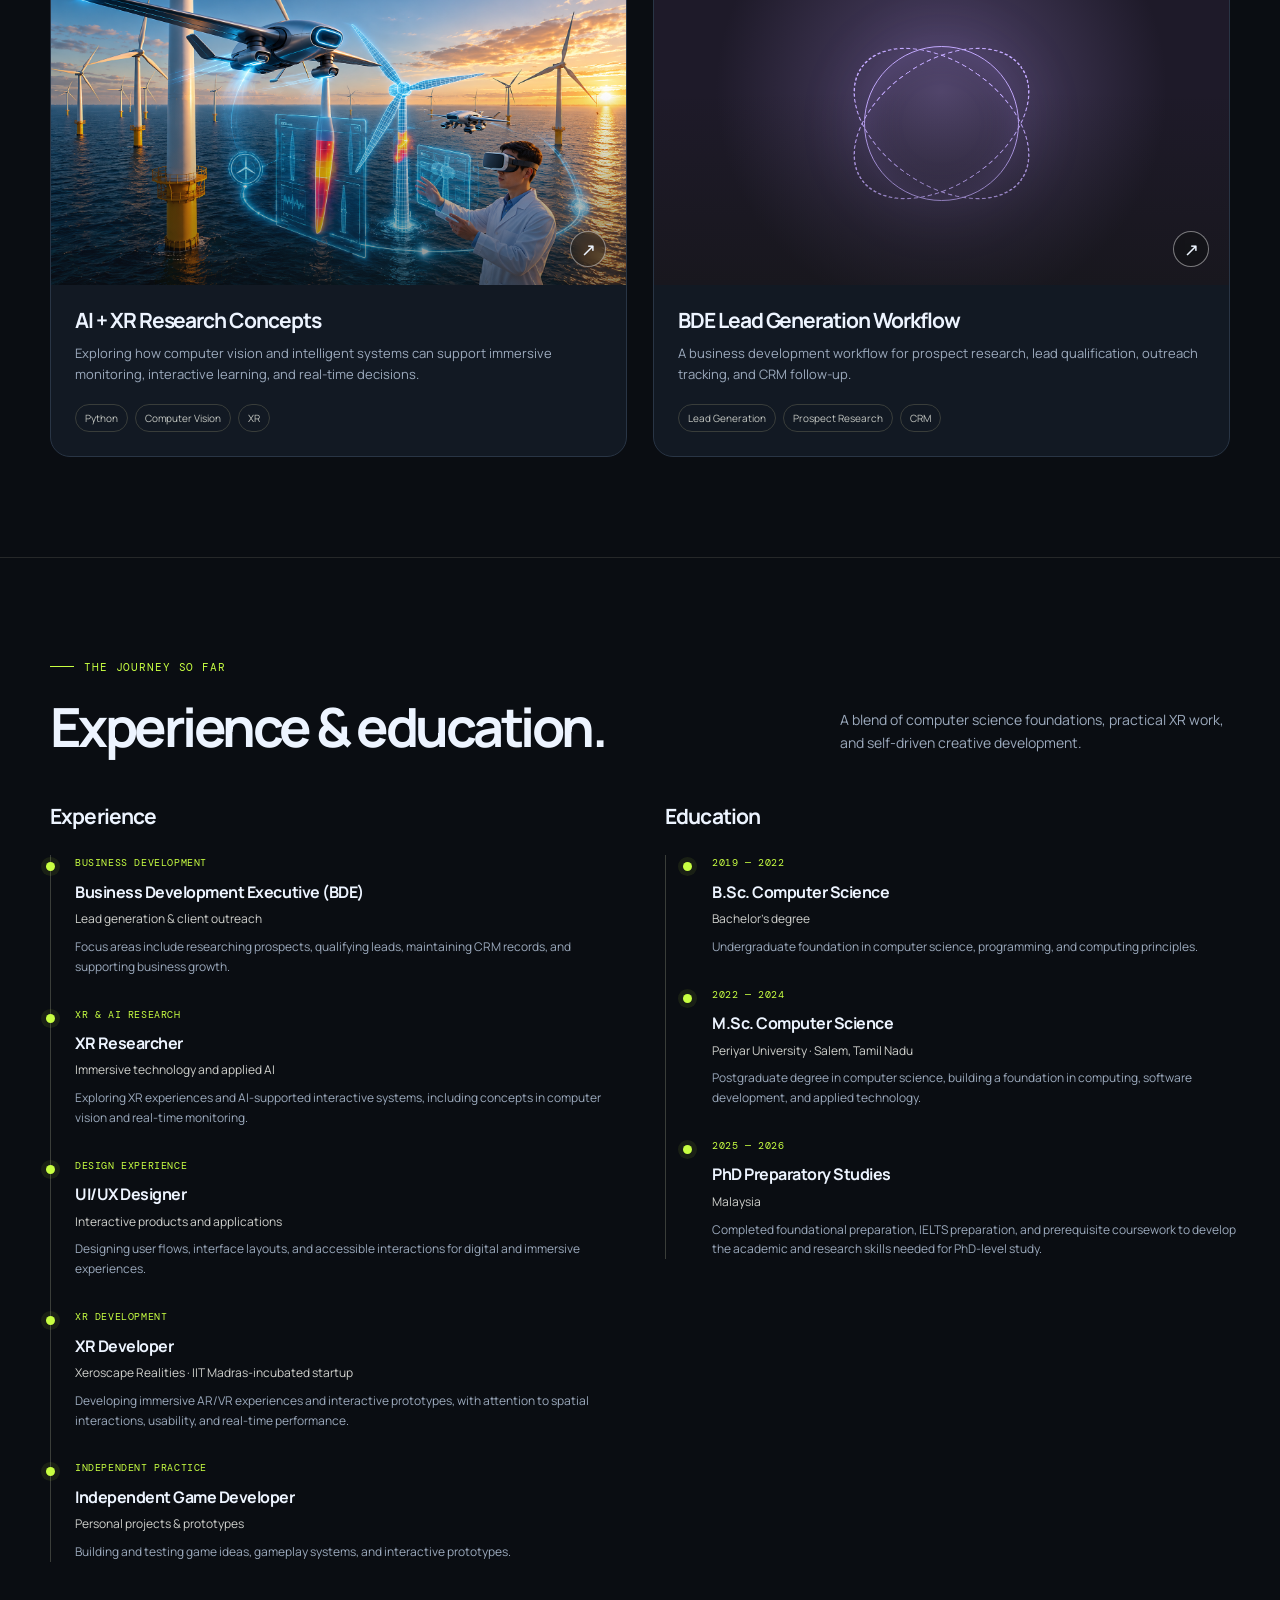
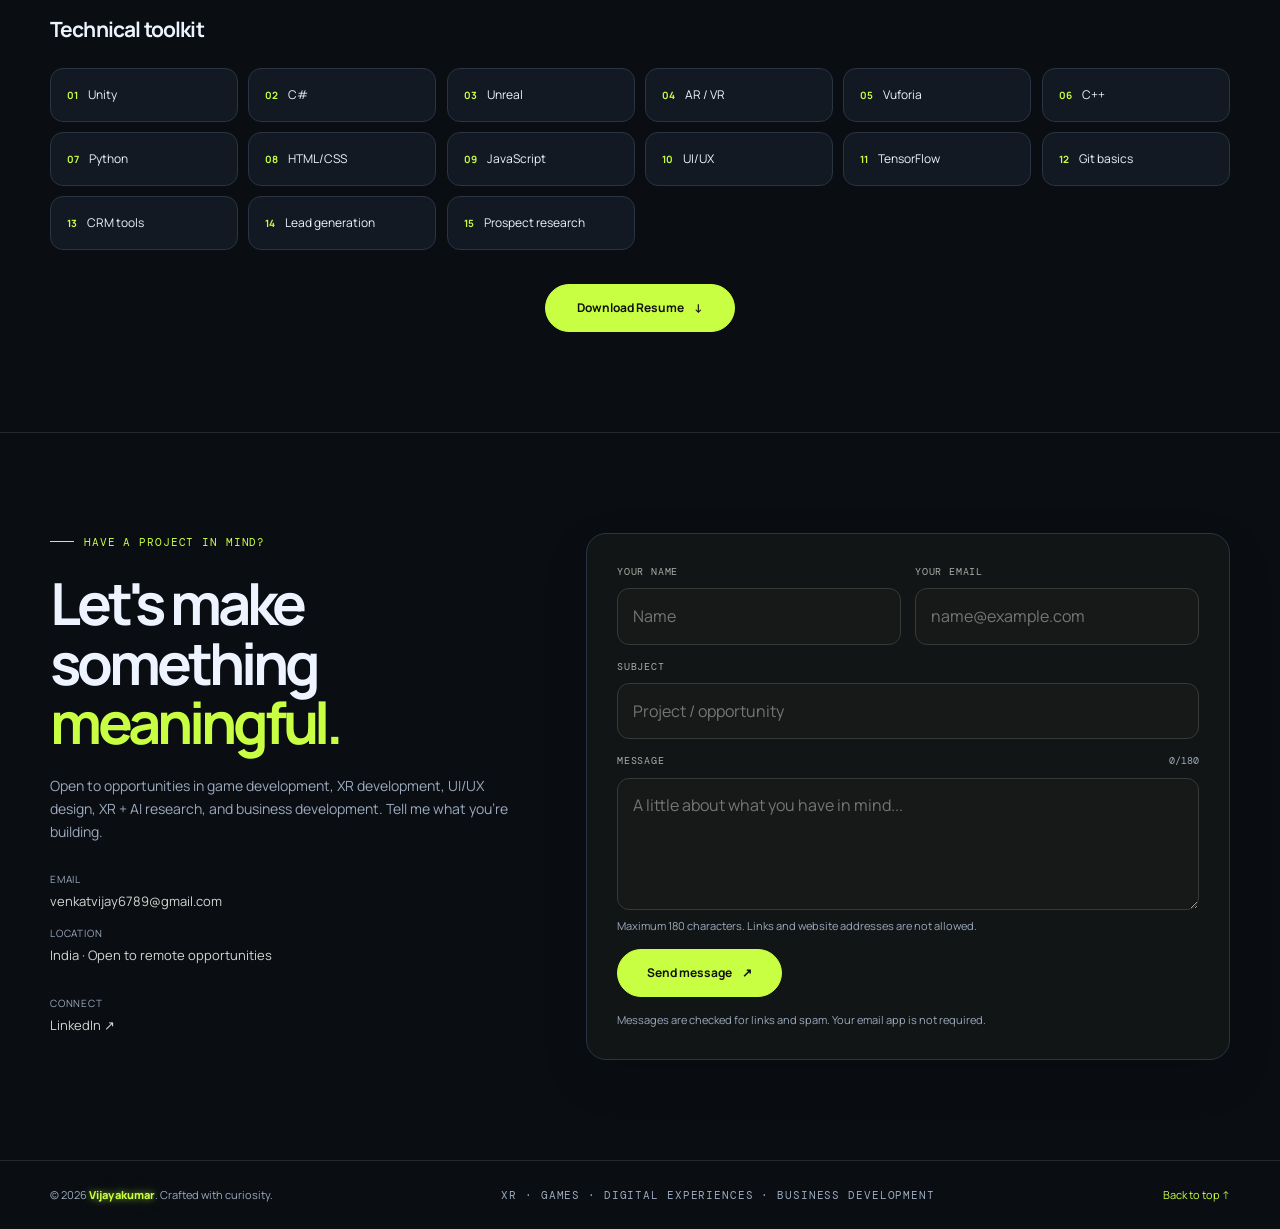
==== commit ca29e739: "Add files via upload" ====
--- a/index.html
+++ b/index.html
@@ -61,7 +61,7 @@
   </div>
   <div class="hero-art" aria-label="Vijayakumar portrait">
     <div class="orbit"><span class="orbit-dot"></span></div>
-    <div class="portrait-card anime-portrait-stage"><img class="anime-portrait-image" src="./assets/images/vijayakumar-anime-portrait.png" alt="Anime-style portrait of Vijayakumar" /></div>
+    <div class="portrait-card anime-portrait-stage"><img class="anime-portrait-image" src="./assets/images/vijayakumar-anime-portrait.png" alt="Anime-style portrait of Vijayakumar" loading="eager" fetchpriority="high" decoding="async" /></div>
     <div class="float-label float-one"><span class="float-dot"></span><strong>Immersive by design</strong><span class="muted">XR / AR / VR</span></div>
     <div class="float-label float-two"><strong>Creative + technical</strong><span class="muted">From concept to build</span></div>
   </div>
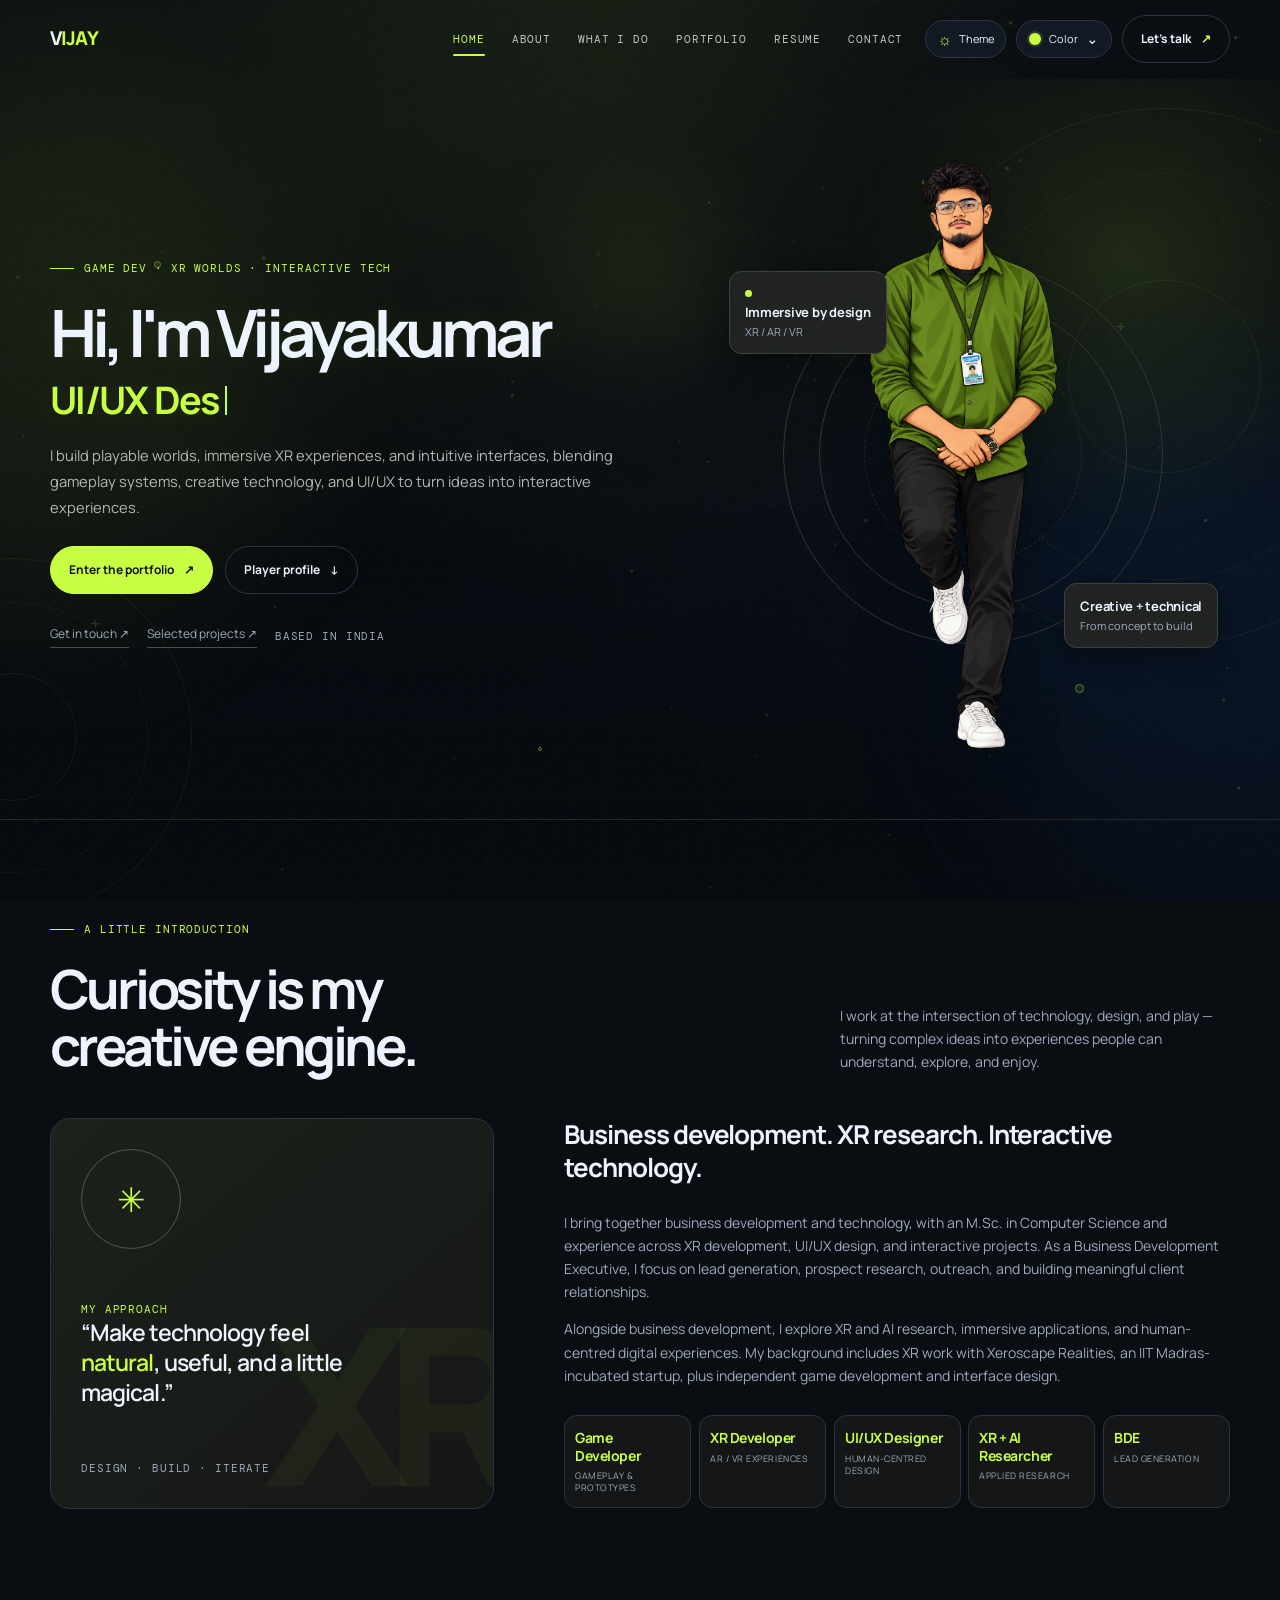
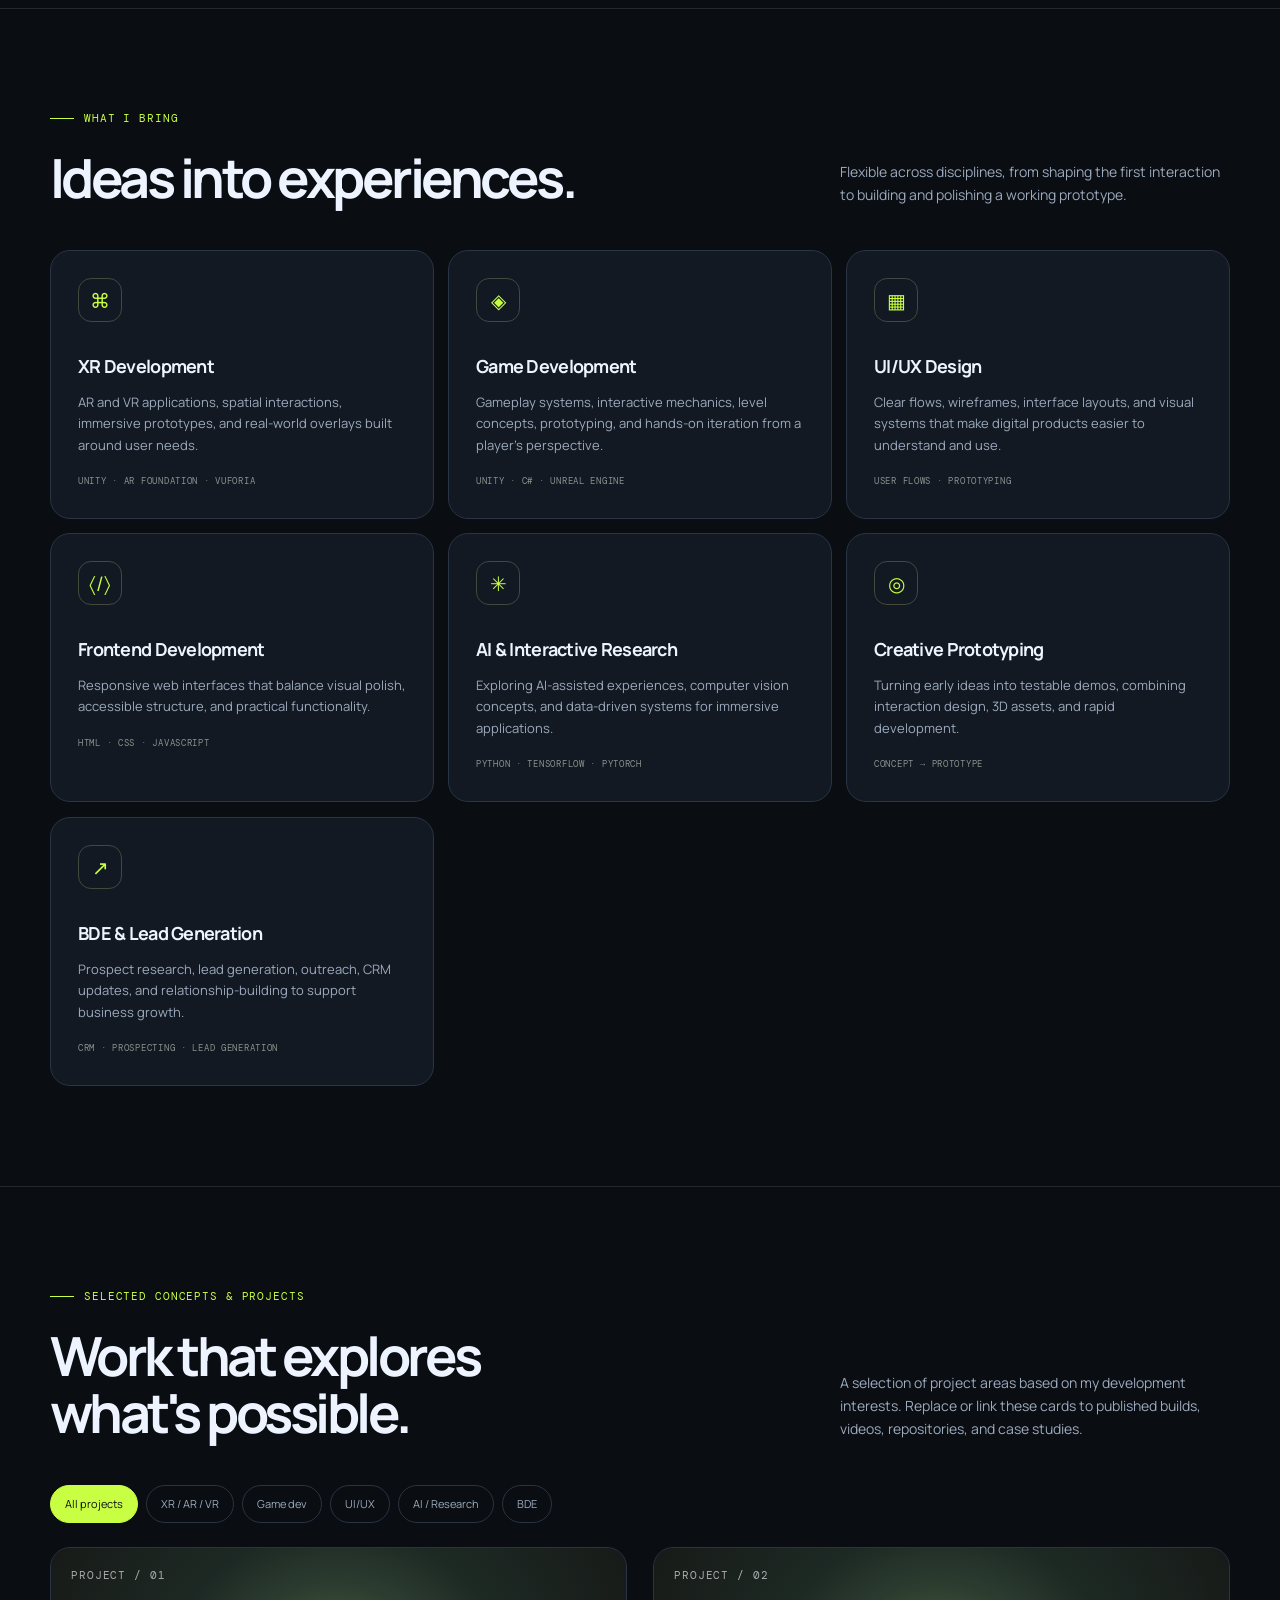
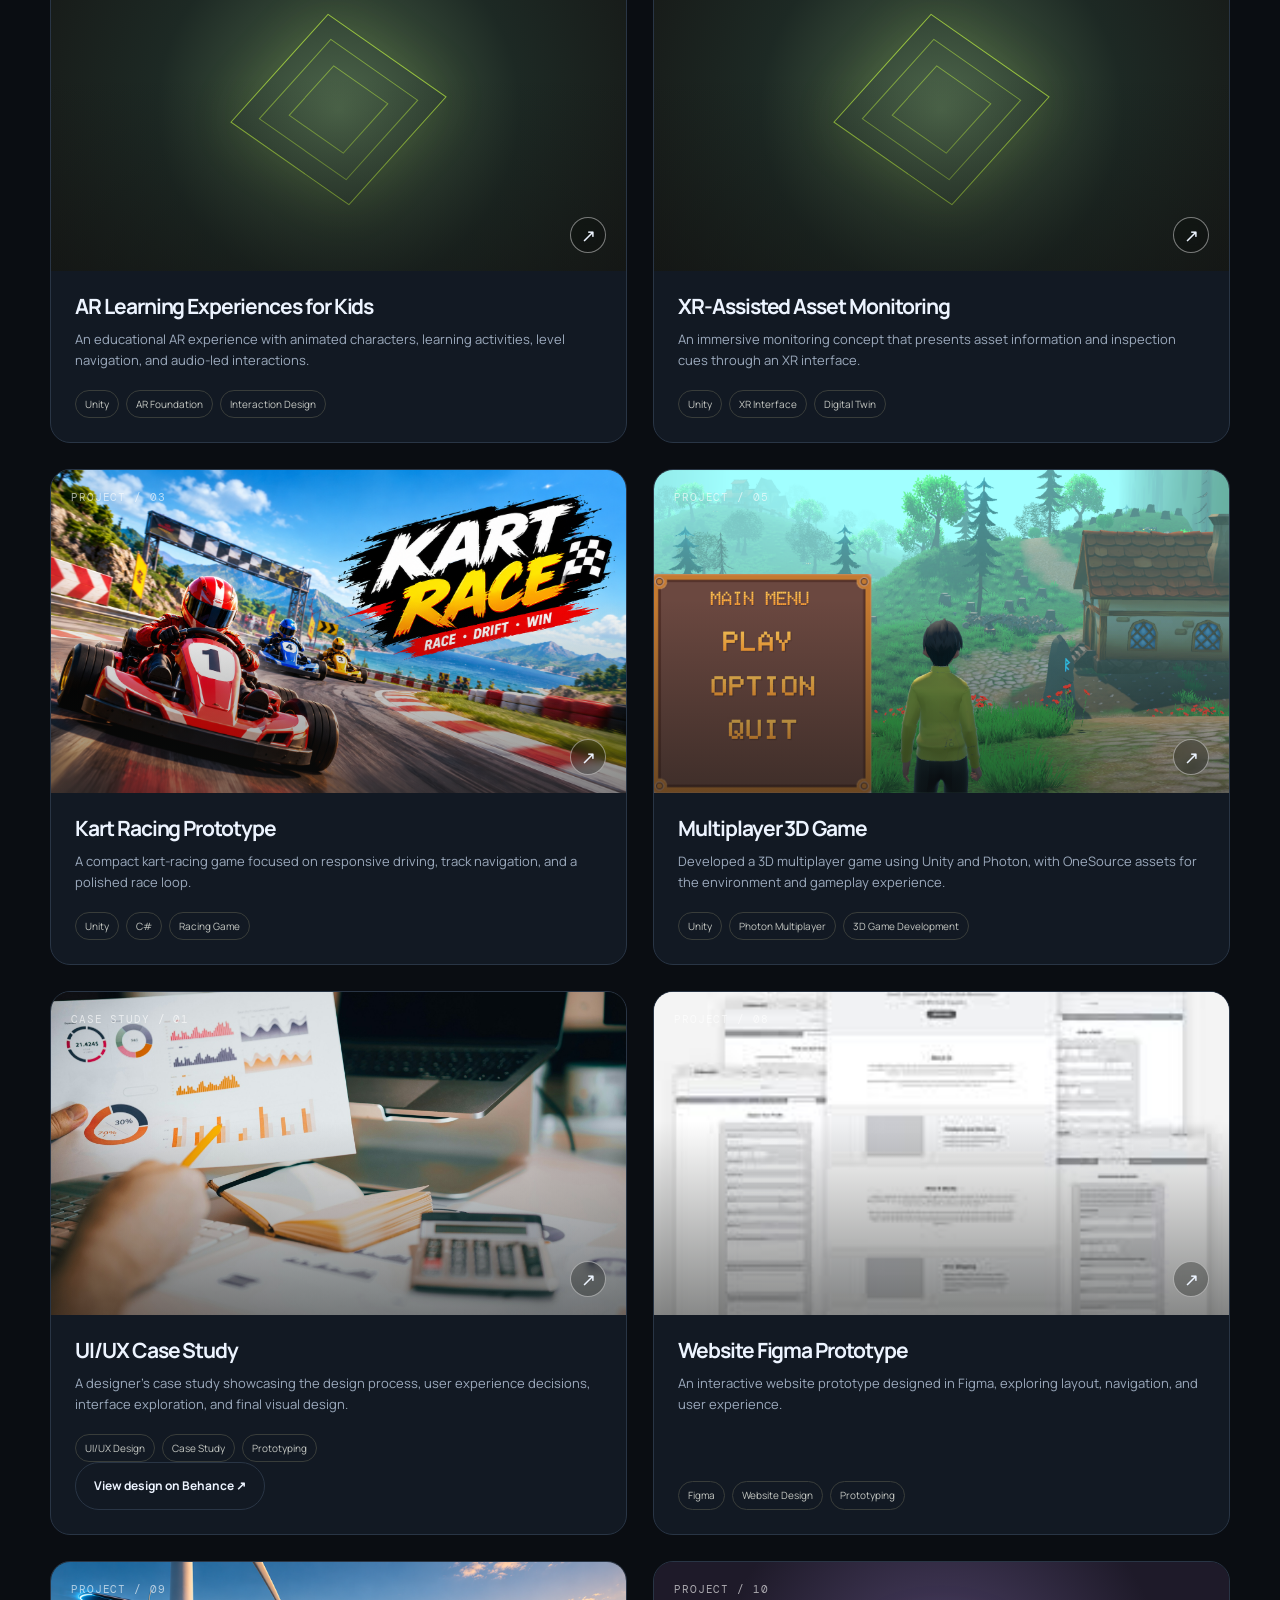
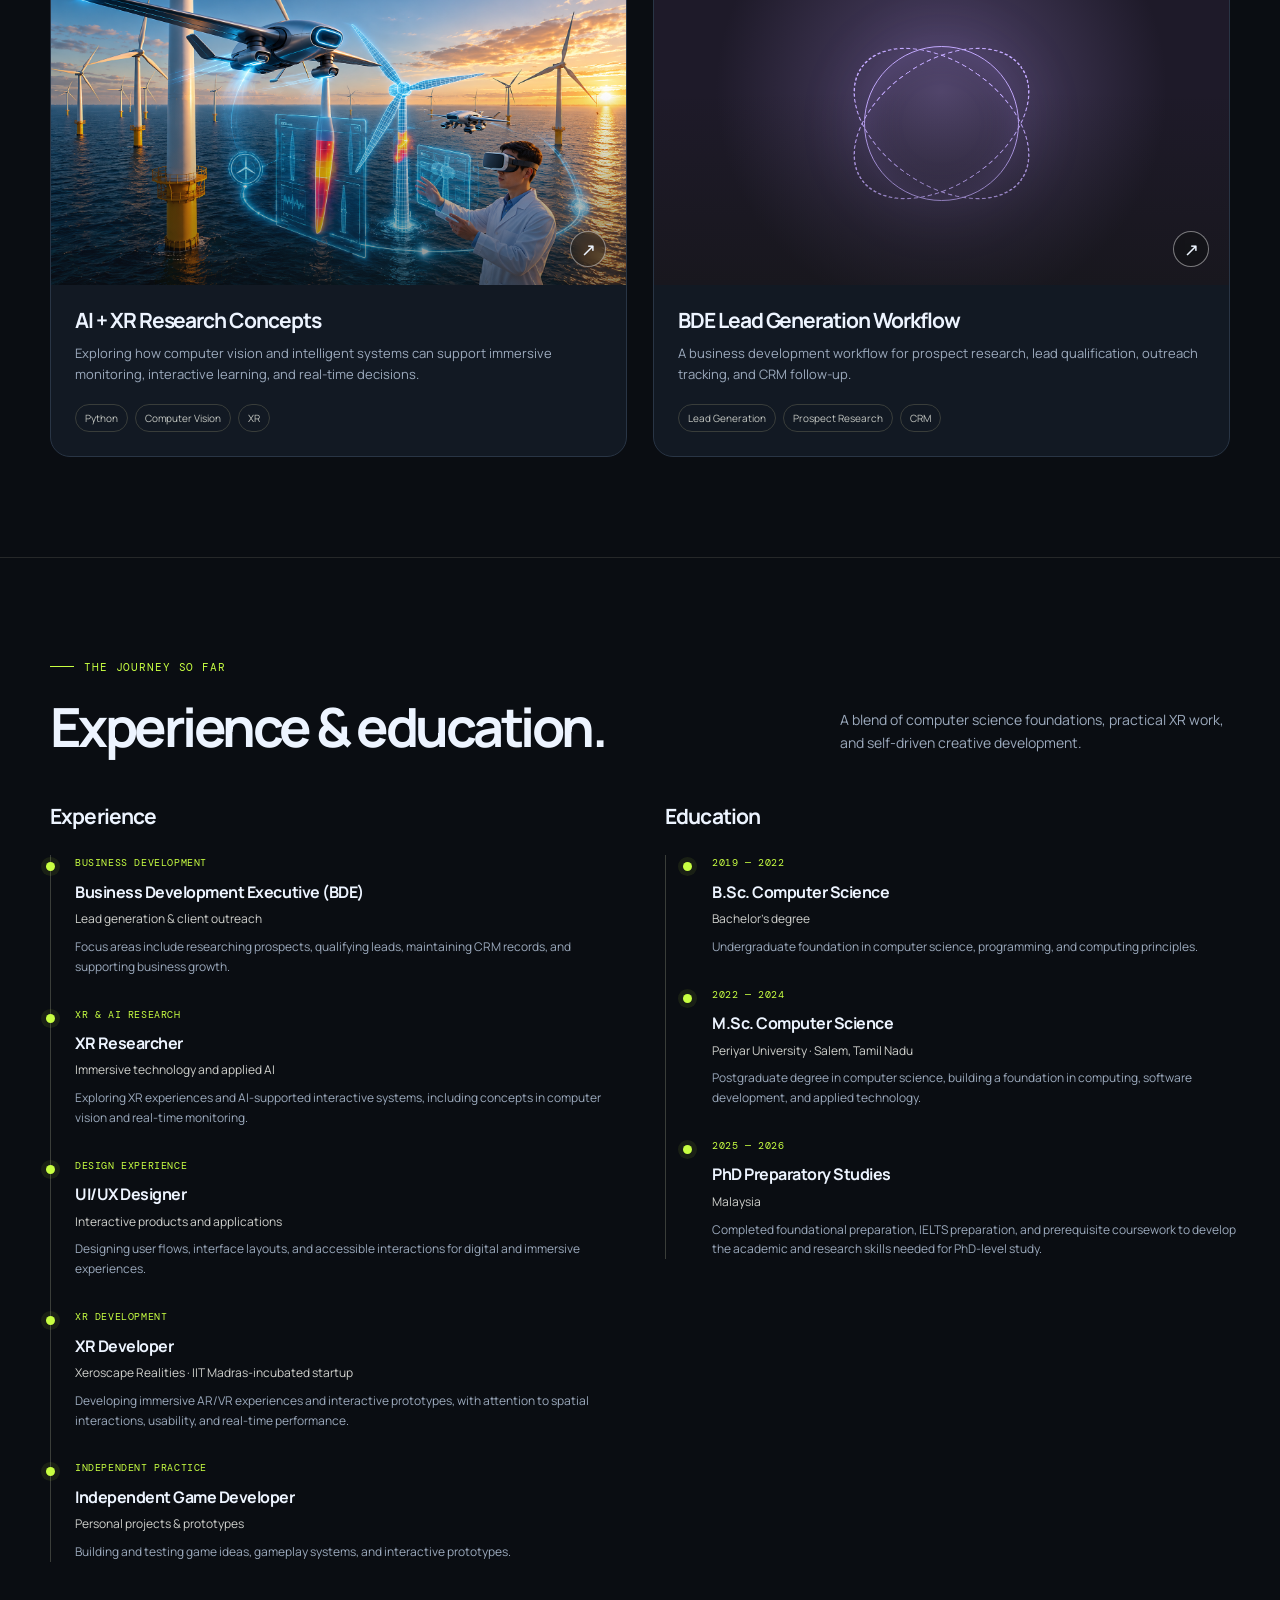
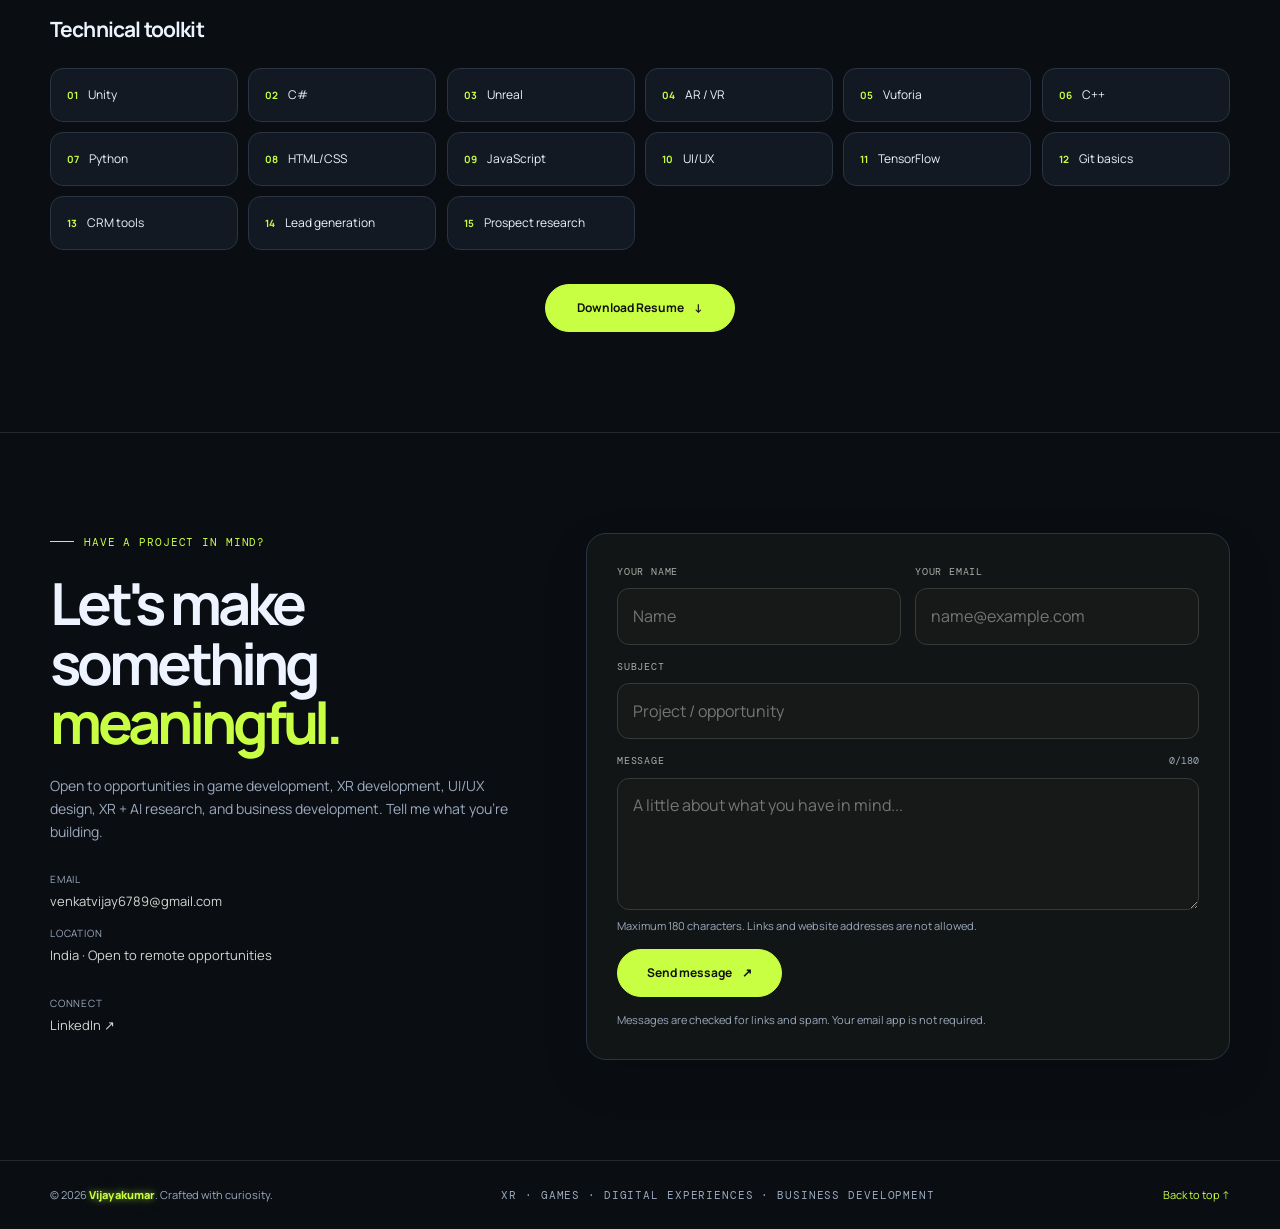
==== commit d7db97b7: "Add files via upload" ====
--- a/index.html
+++ b/index.html
@@ -169,15 +169,6 @@
 </main>
 <footer class="footer"><div class="wrap footer-row"><span>© <span id="year"></span> <strong class="footer-name">Vijayakumar</strong>. Crafted with curiosity.</span><span class="mono">XR · GAMES · DIGITAL EXPERIENCES · BUSINESS DEVELOPMENT </span><a class="backtop" href="#home">Back to top ↑</a></div></footer>
 
-<script src="./assets/js/script.js" defer></script>
-</body>
-</html>
-
-
-
-
-
-
 
 <div class="project-modal" id="projectModal" hidden role="dialog" aria-modal="true" aria-labelledby="projectModalTitle">
   <div class="project-modal-panel" role="document">
@@ -197,5 +188,6 @@
   </div>
 </div>
 
-
-
+<script src="./assets/js/script.js" defer></script>
+</body>
+</html>
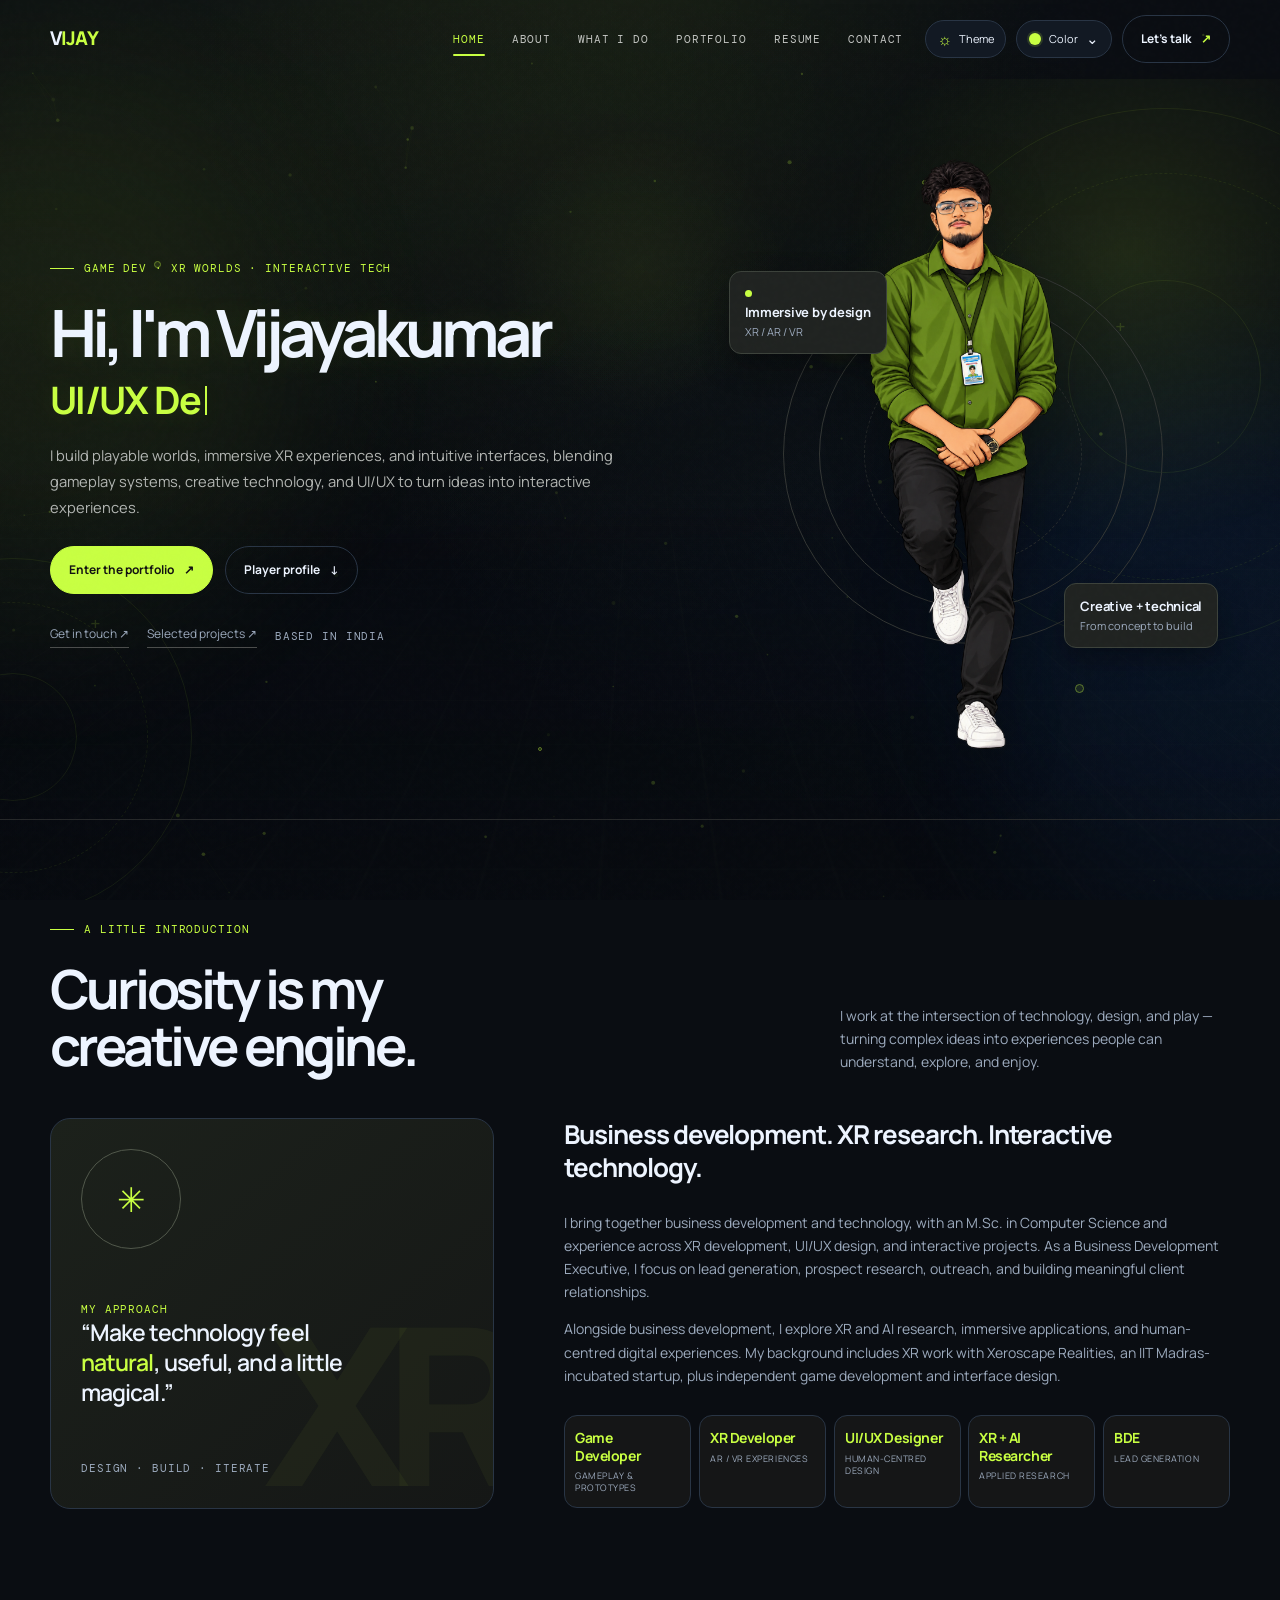
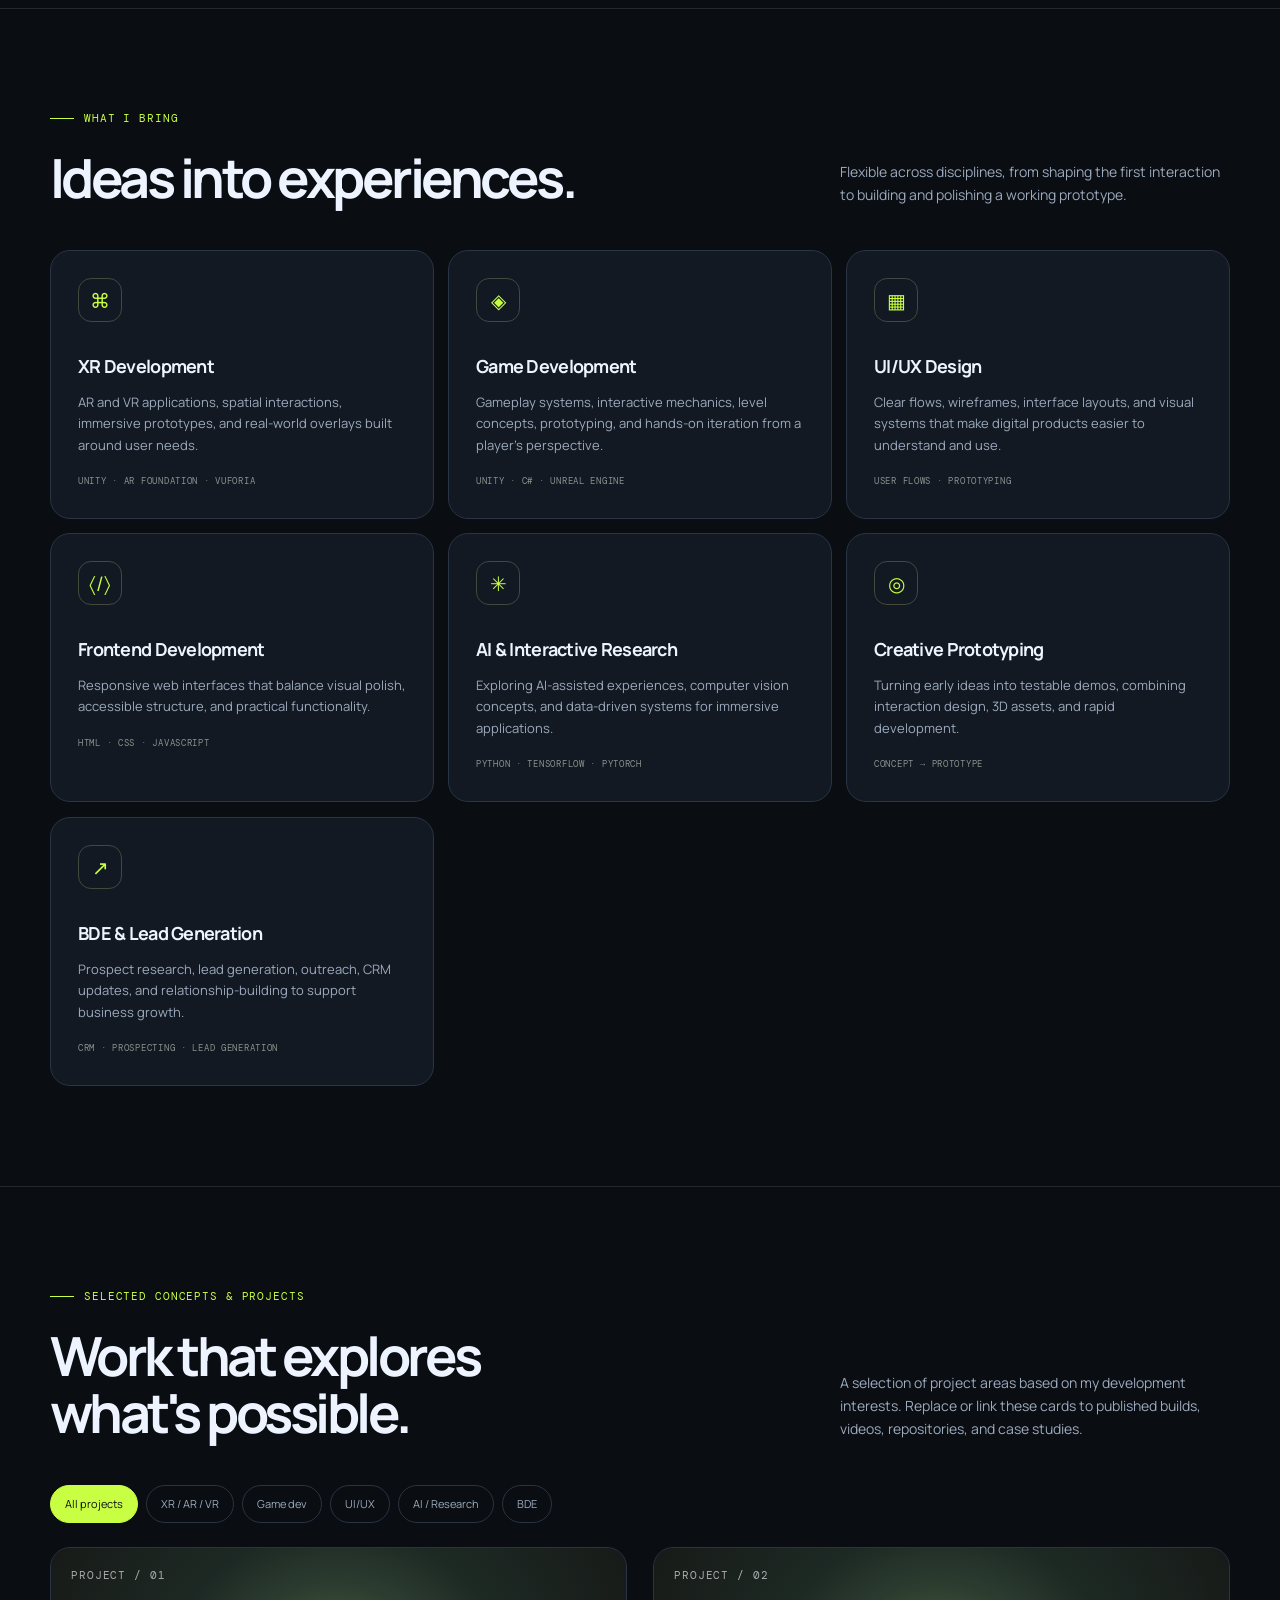
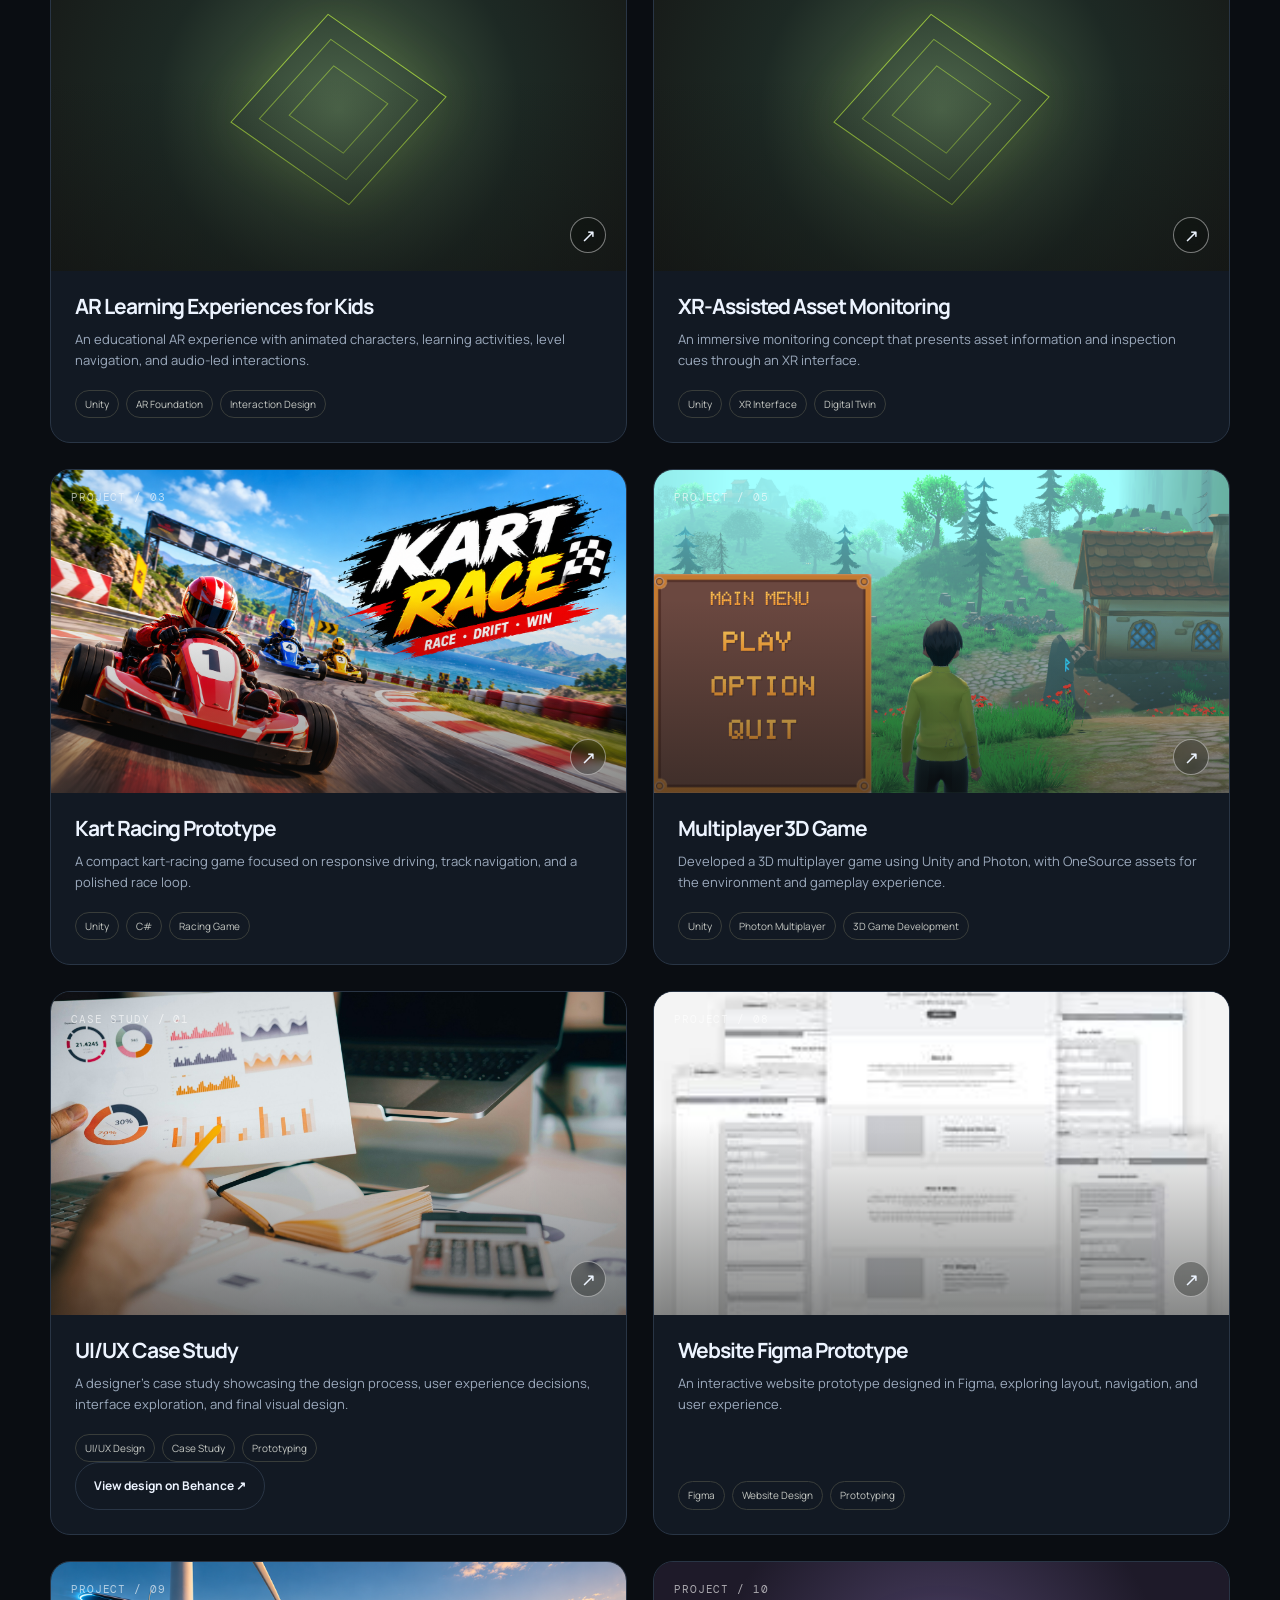
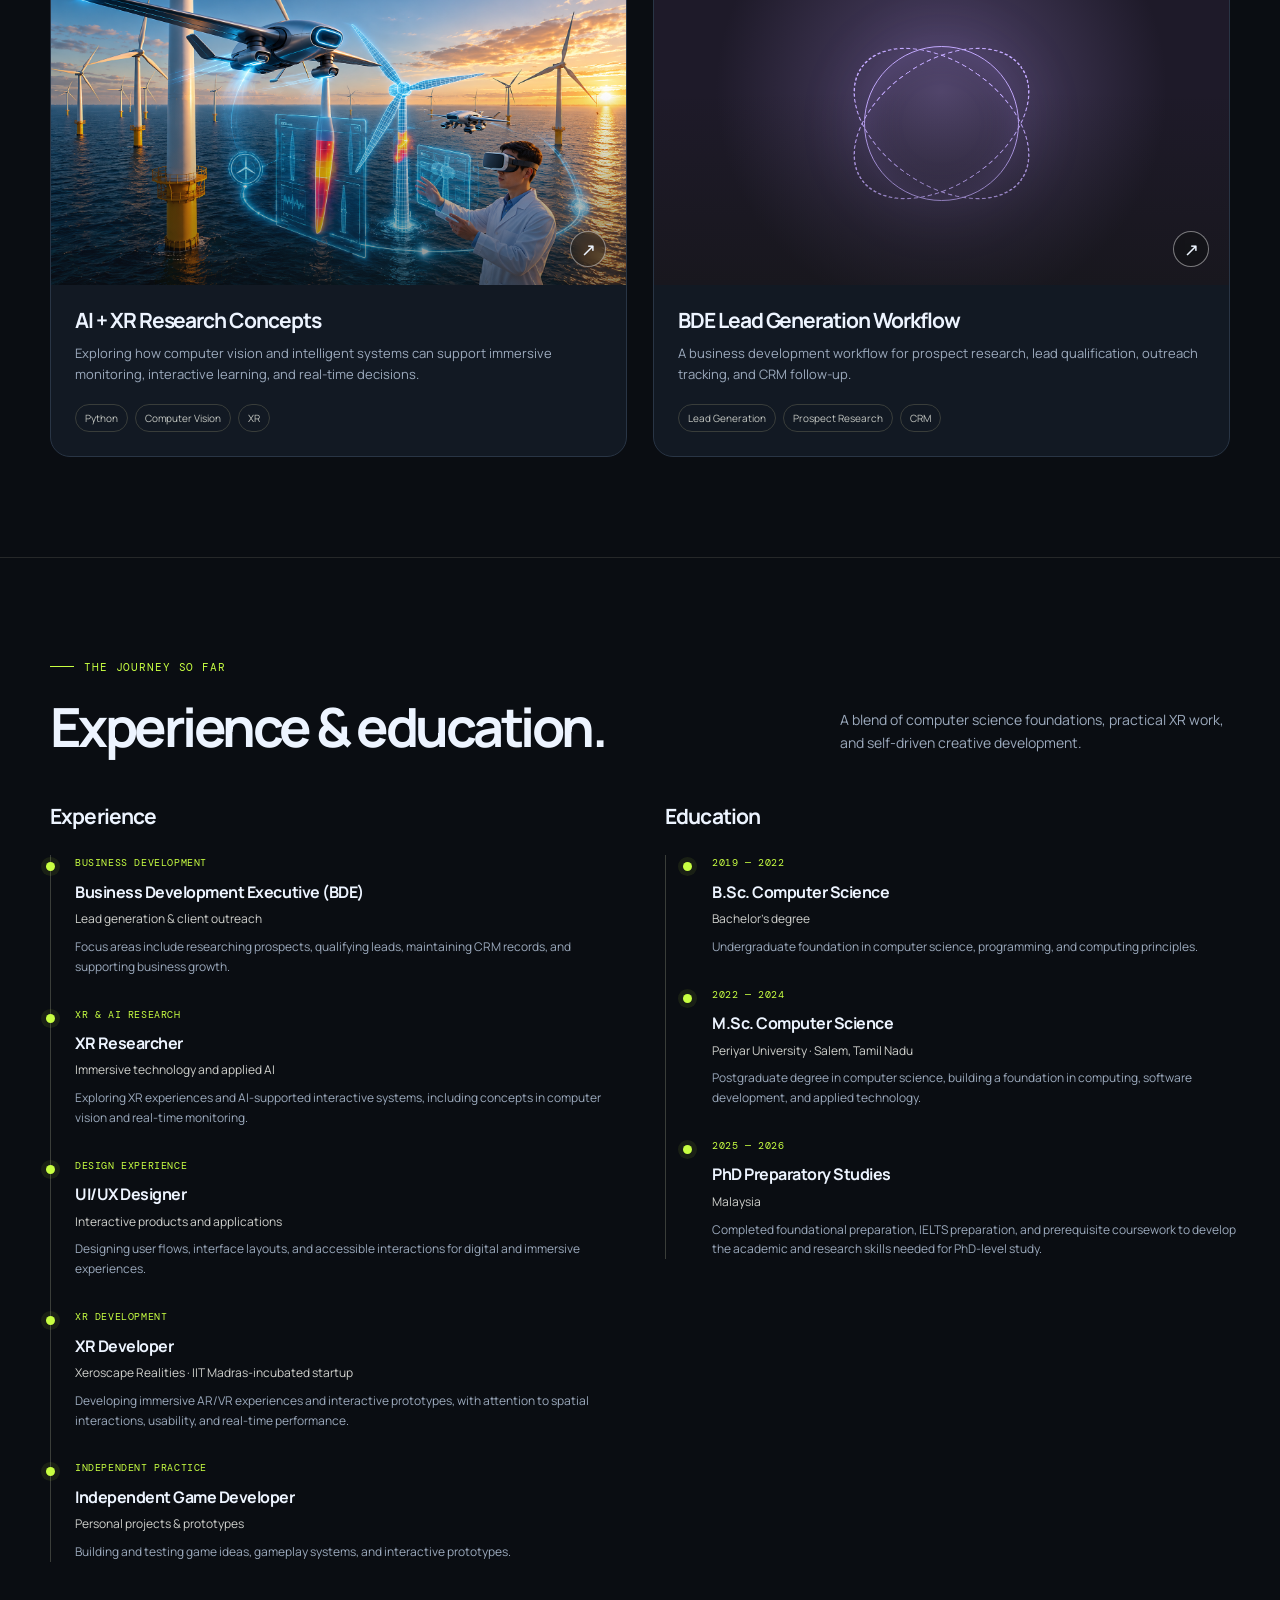
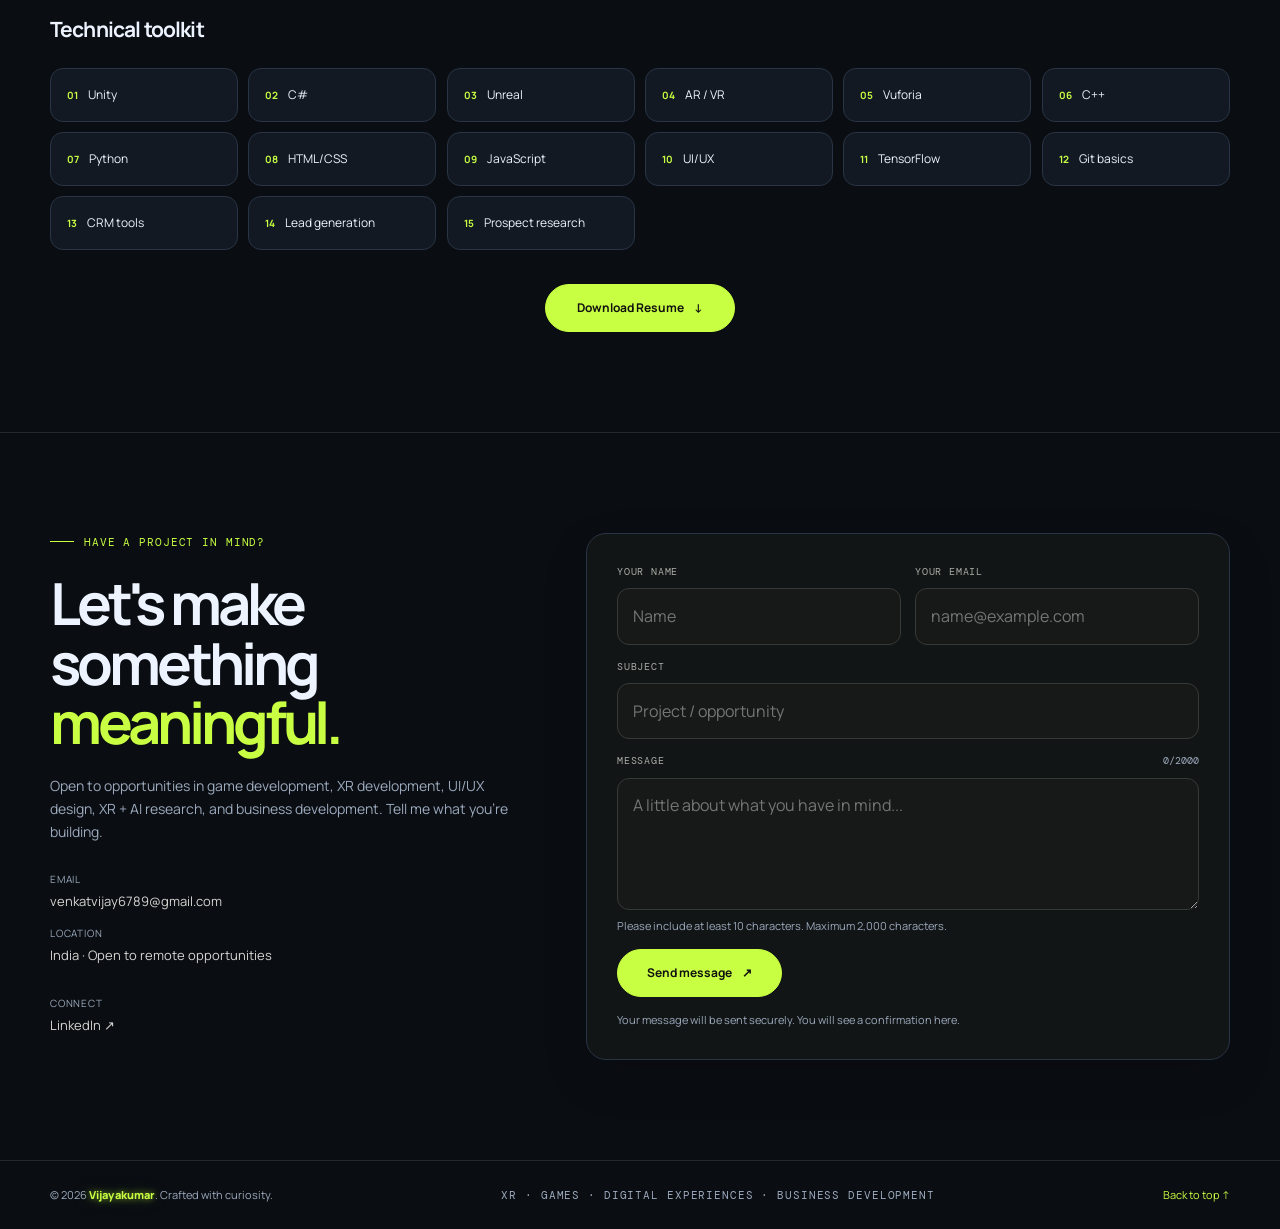
==== commit 8ffadf26: "Add files via upload" ====
--- a/index.html
+++ b/index.html
@@ -154,16 +154,18 @@
 </div></section>
 <section class="section" id="contact"><div class="wrap contact-grid">
   <div class="contact-copy reveal"><div class="eyebrow">Have a project in mind?</div><h2>Let's make something <span class="accent">meaningful.</span></h2><p>Open to opportunities in game development, XR development, UI/UX design, XR + AI research, and business development. Tell me what you're building.</p><div class="contact-detail"><div><span>Email</span><a href="mailto:venkatvijay6789@gmail.com" id="emailLink">venkatvijay6789@gmail.com</a></div><div><span>Location</span>India · Open to remote opportunities</div><div><span></span></div><div><span>Connect</span><a href="https://www.linkedin.com/in/vijayakumar-v-81b284235/" target="_blank" rel="noreferrer">LinkedIn ↗</a></div></div></div>
-  <form class="contact-form reveal" id="contactForm" action="https://formsubmit.co/venkatvijay6789@gmail.com" method="POST" accept-charset="UTF-8">
+  <form class="contact-form reveal" id="contactForm" action="https://formsubmit.co/venkatvijay6789@gmail.com" method="POST" accept-charset="UTF-8" novalidate>
+    <input type="hidden" name="_next" value="https://vijay-ghub.github.io/Portfolio/?contact=sent#contact">
     <input type="hidden" name="_subject" id="formEmailSubject" value="New portfolio contact message">
+    <input type="hidden" name="_replyto" id="formReplyTo" value="">
     <input type="hidden" name="_template" value="table">
     <input type="text" name="_honey" class="form-honeypot" tabindex="-1" autocomplete="off" aria-hidden="true">
     <div class="field"><label for="name">Your name</label><input id="name" name="name" type="text" placeholder="Name" minlength="2" maxlength="60" autocomplete="name" required></div>
     <div class="field"><label for="email">Your email</label><input id="email" name="email" type="email" placeholder="name@example.com" maxlength="254" autocomplete="email" required></div>
     <div class="field full"><label for="subject">Subject</label><input id="subject" name="contact_subject" type="text" placeholder="Project / opportunity" minlength="3" maxlength="80" required></div>
-    <div class="field full"><label for="message">Message <span class="message-count" id="messageCount">0/180</span></label><textarea id="message" name="message" placeholder="A little about what you have in mind..." minlength="5" maxlength="180" rows="4" aria-describedby="messageHelp messageCount" required></textarea><small class="field-help" id="messageHelp">Maximum 180 characters. Links and website addresses are not allowed.</small></div>
+    <div class="field full"><label for="message">Message <span class="message-count" id="messageCount">0/2000</span></label><textarea id="message" name="message" placeholder="A little about what you have in mind..." minlength="10" maxlength="2000" rows="4" aria-describedby="messageHelp messageCount" required></textarea><small class="field-help" id="messageHelp">Please include at least 10 characters. Maximum 2,000 characters.</small></div>
     <button class="button primary" id="contactSubmit" type="submit">Send message <span>↗</span></button>
-    <p class="form-note" id="formNote" role="status" aria-live="polite">Messages are checked for links and spam. Your email app is not required.</p>
+    <p class="form-note" id="formNote" role="status" aria-live="polite">Your message will be sent securely. You will see a confirmation here.</p>
   </form>
 </div></section>
 </main>
